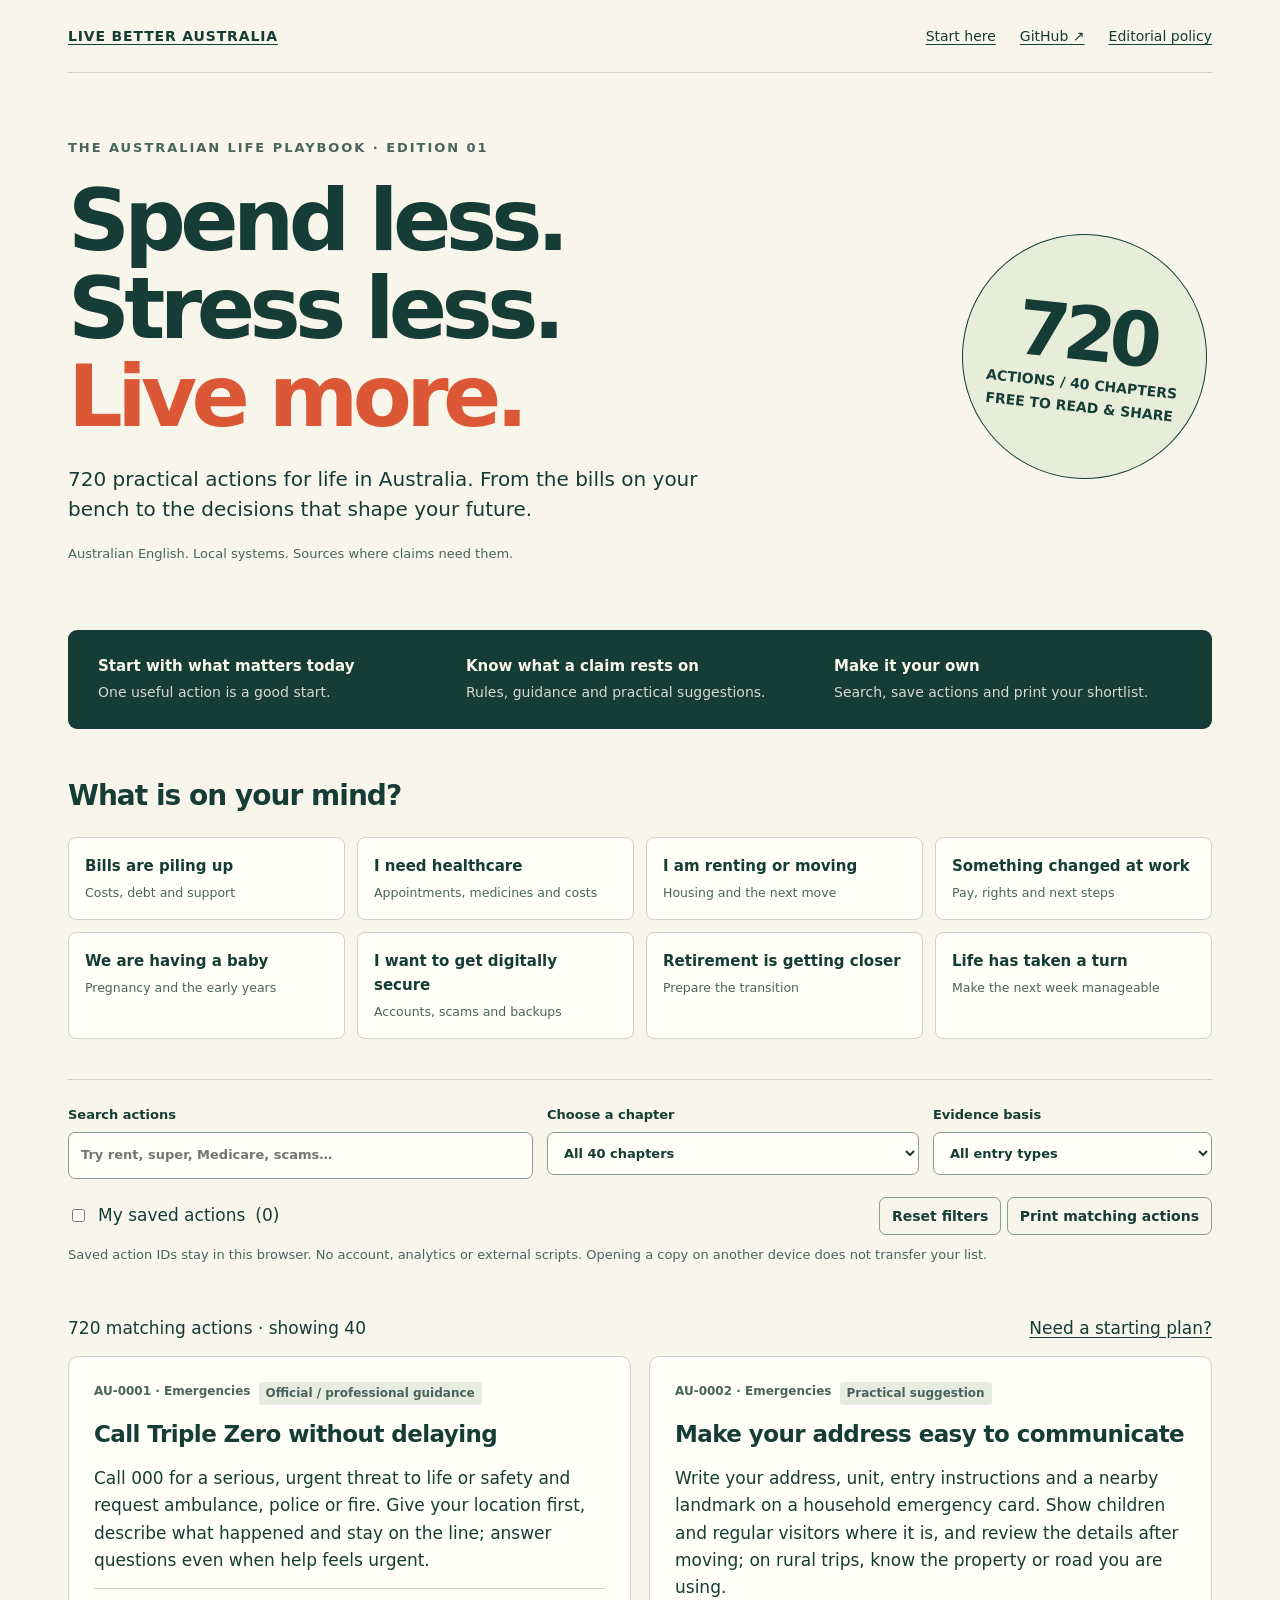
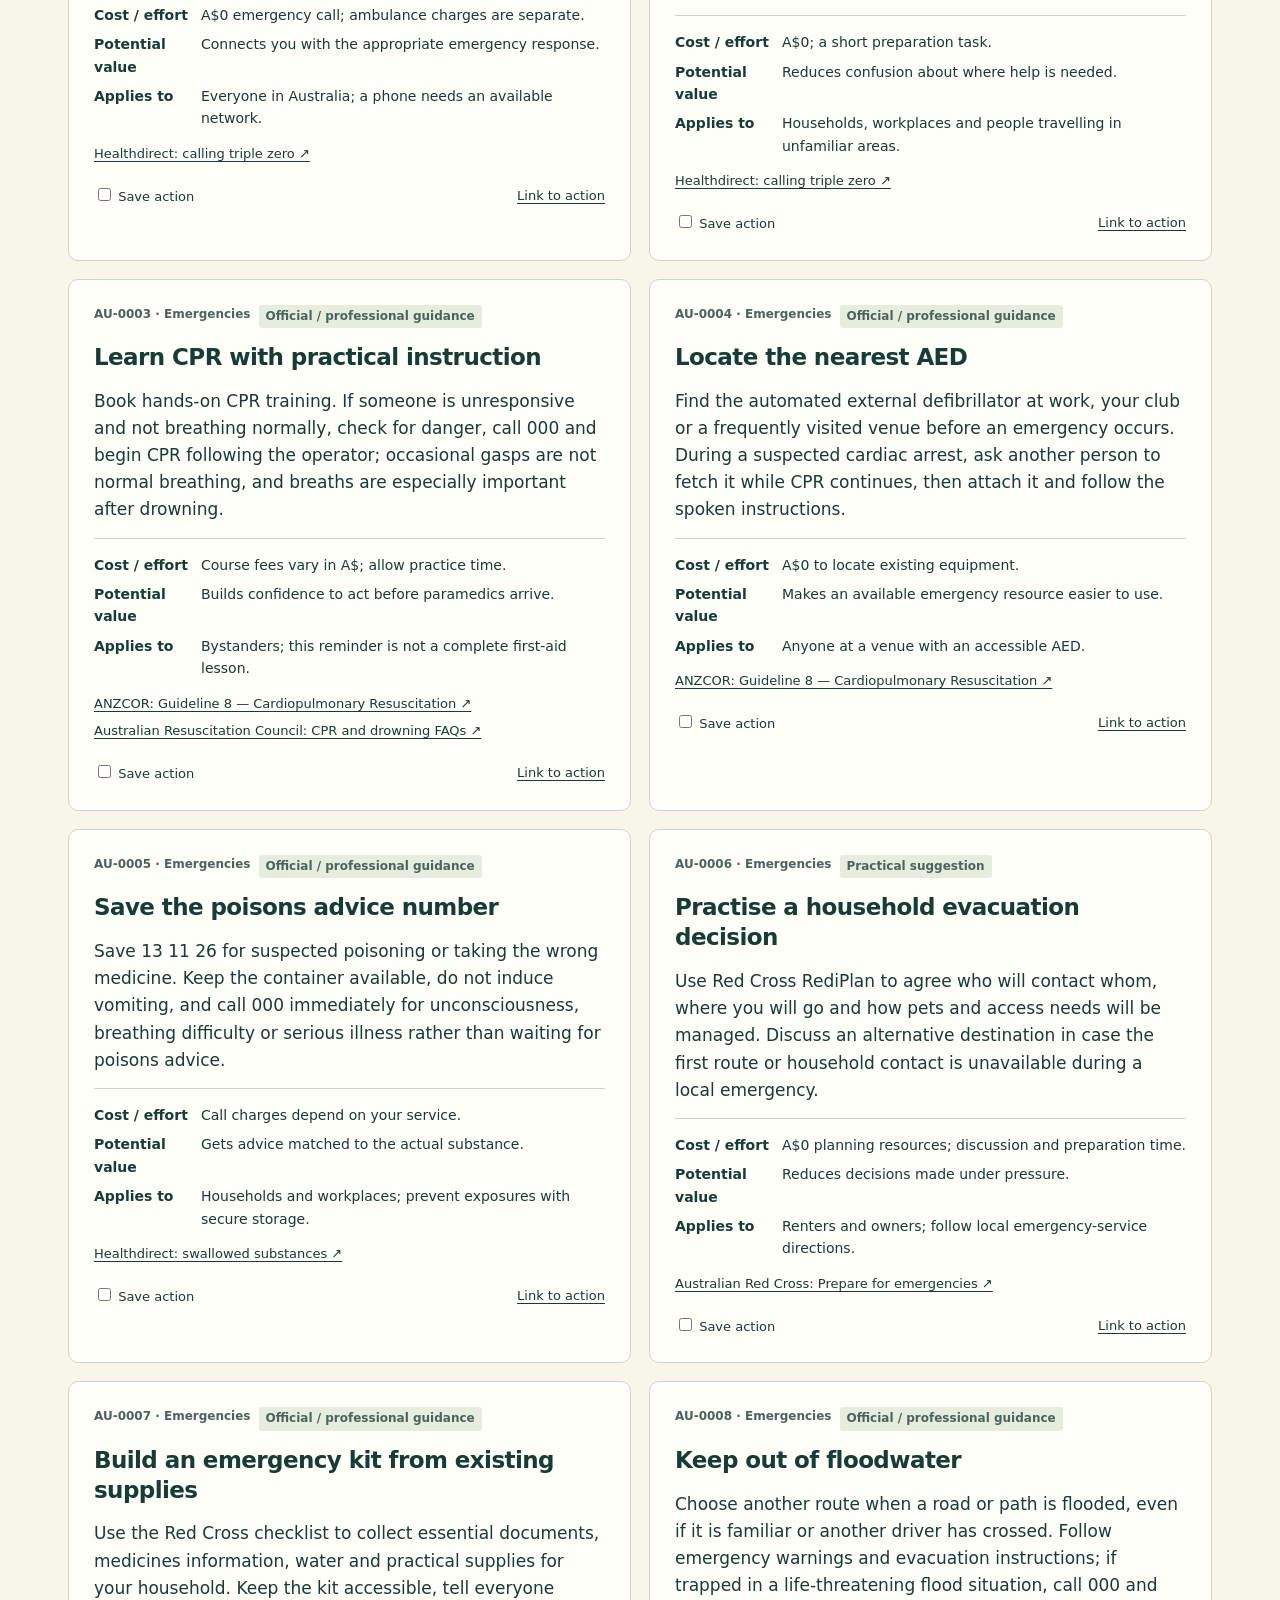
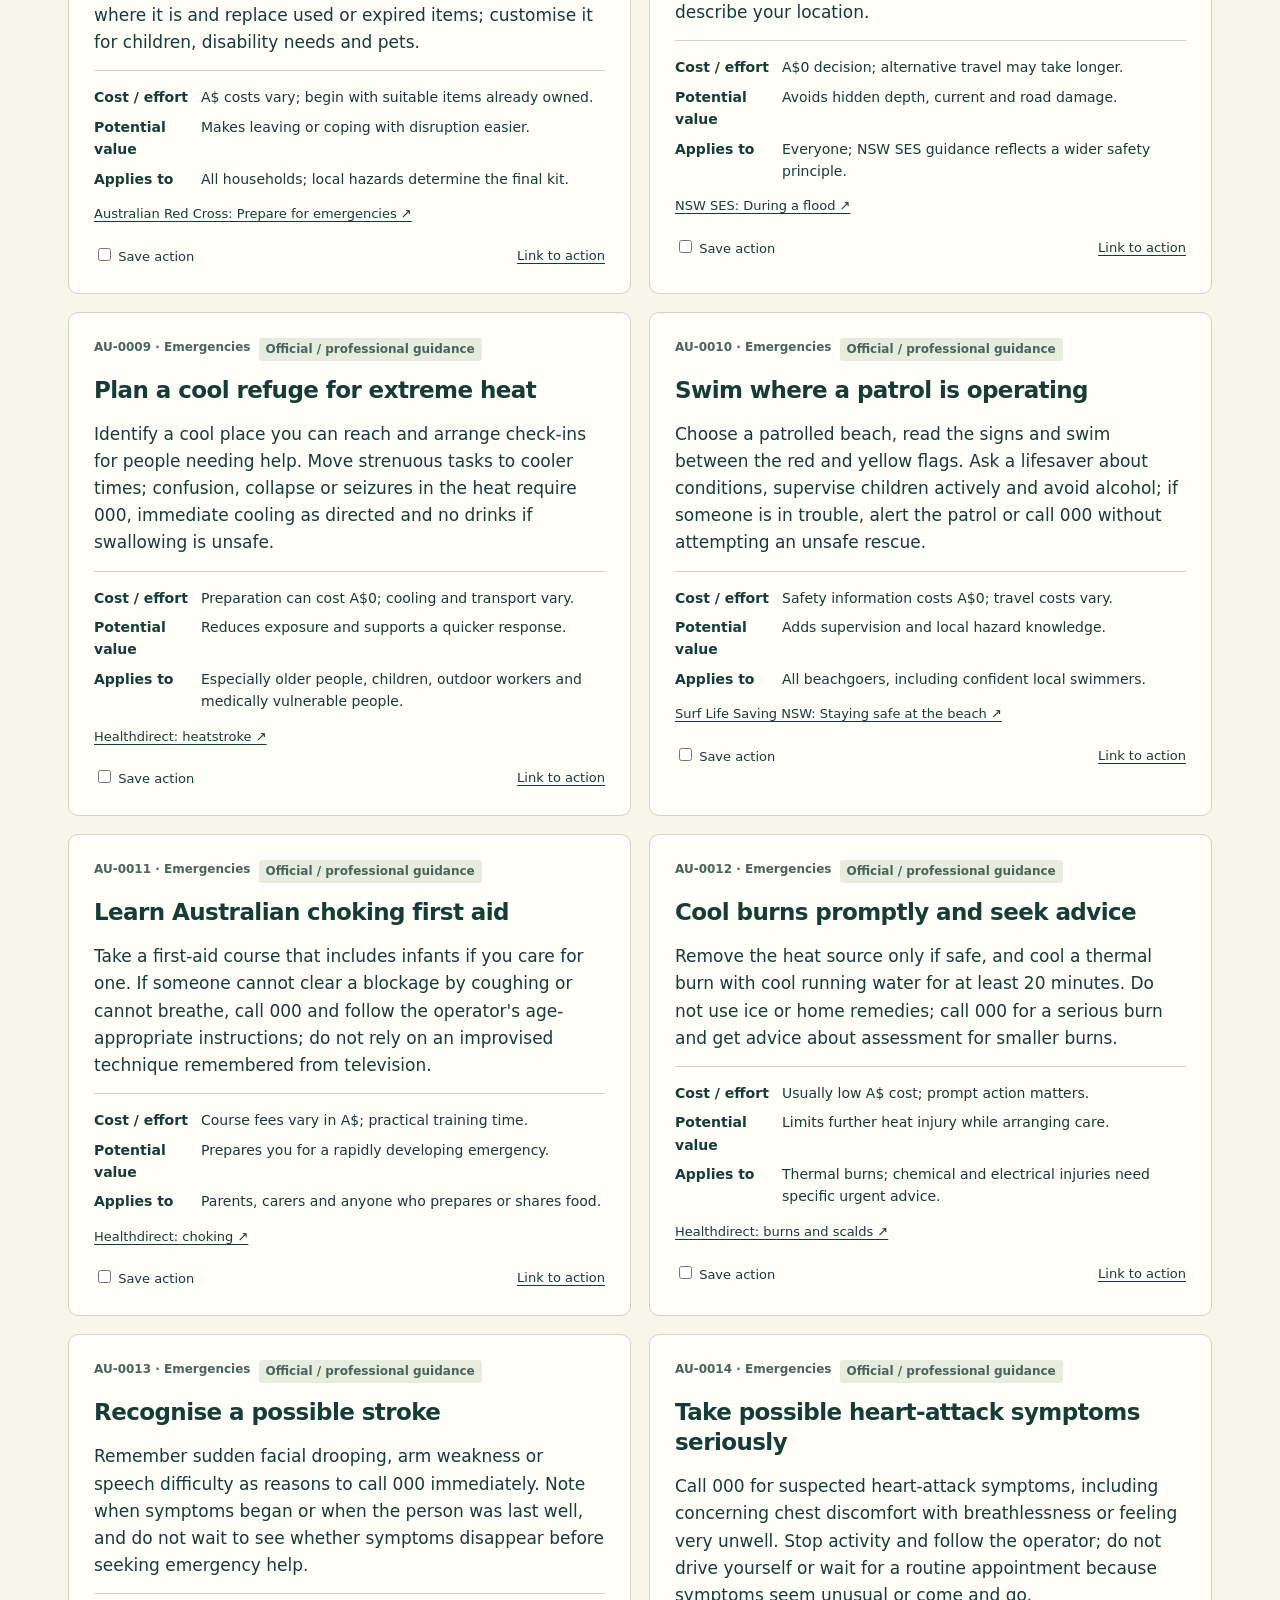
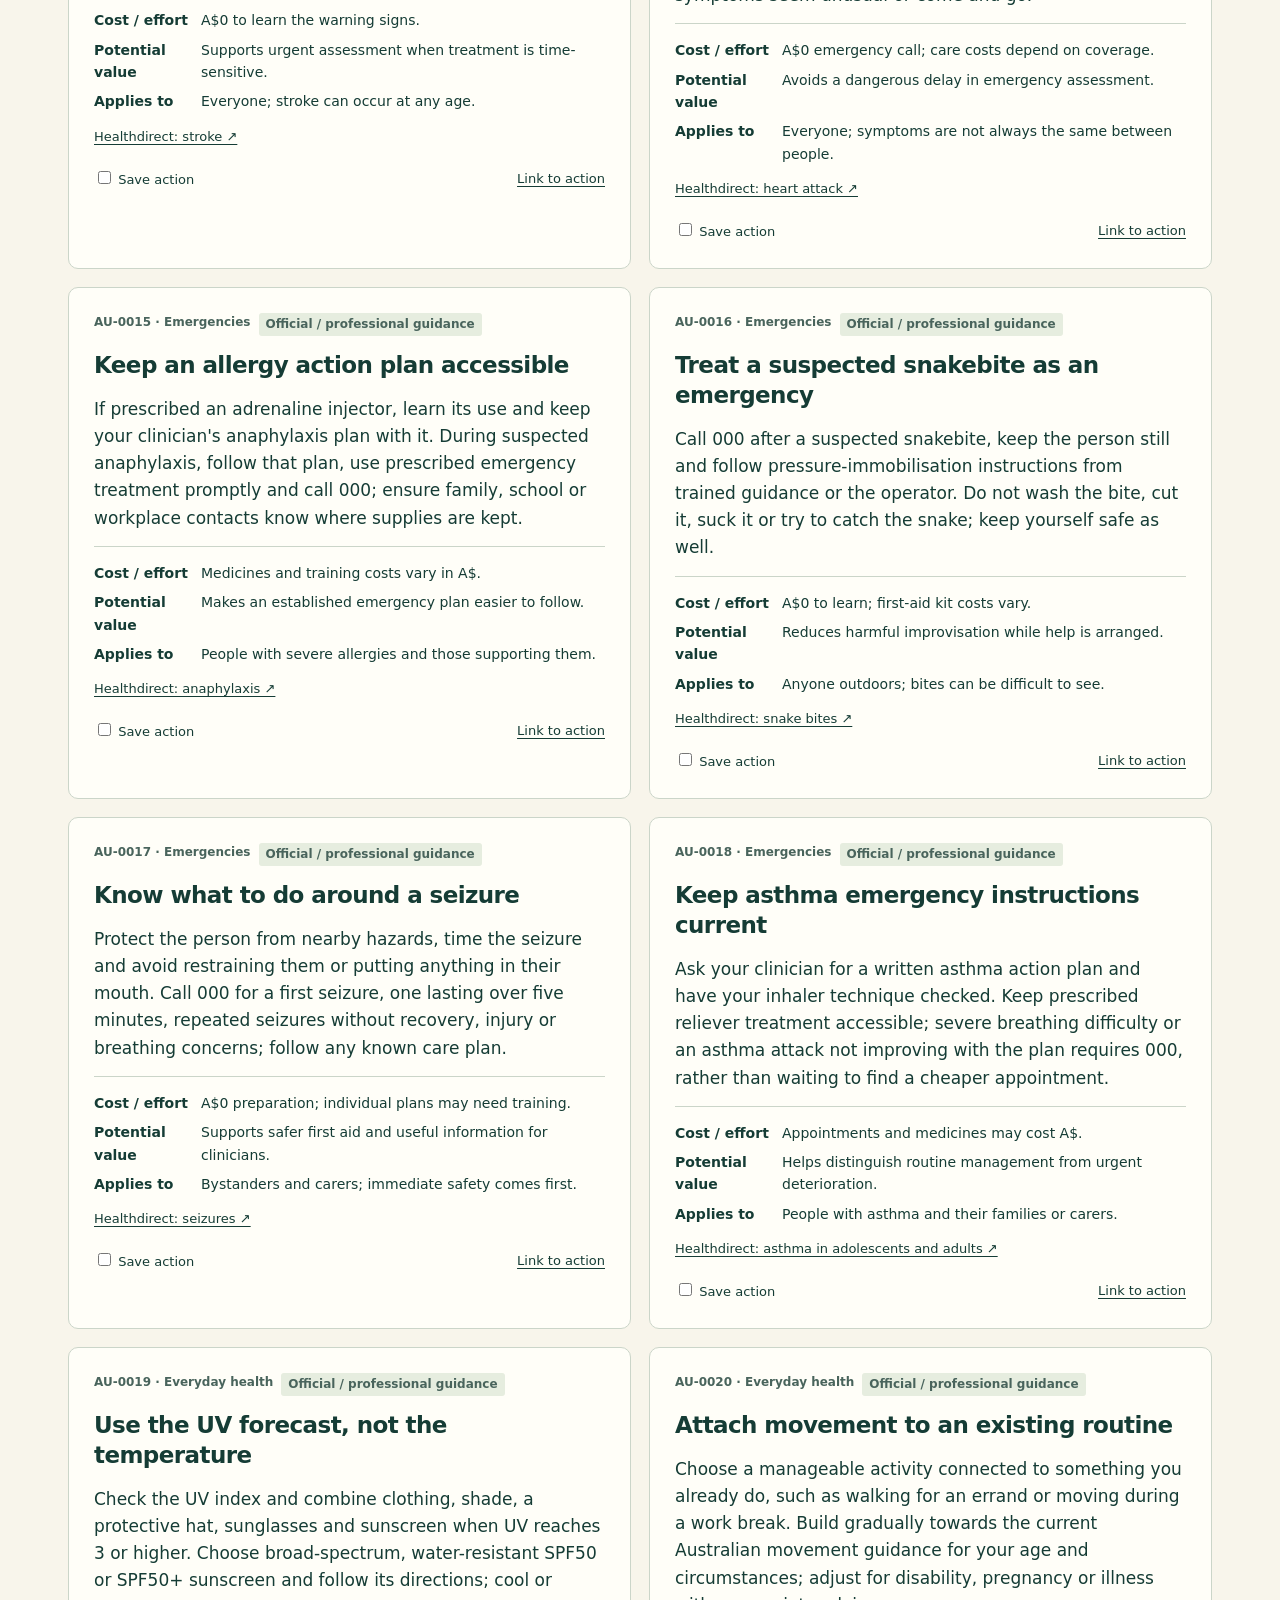
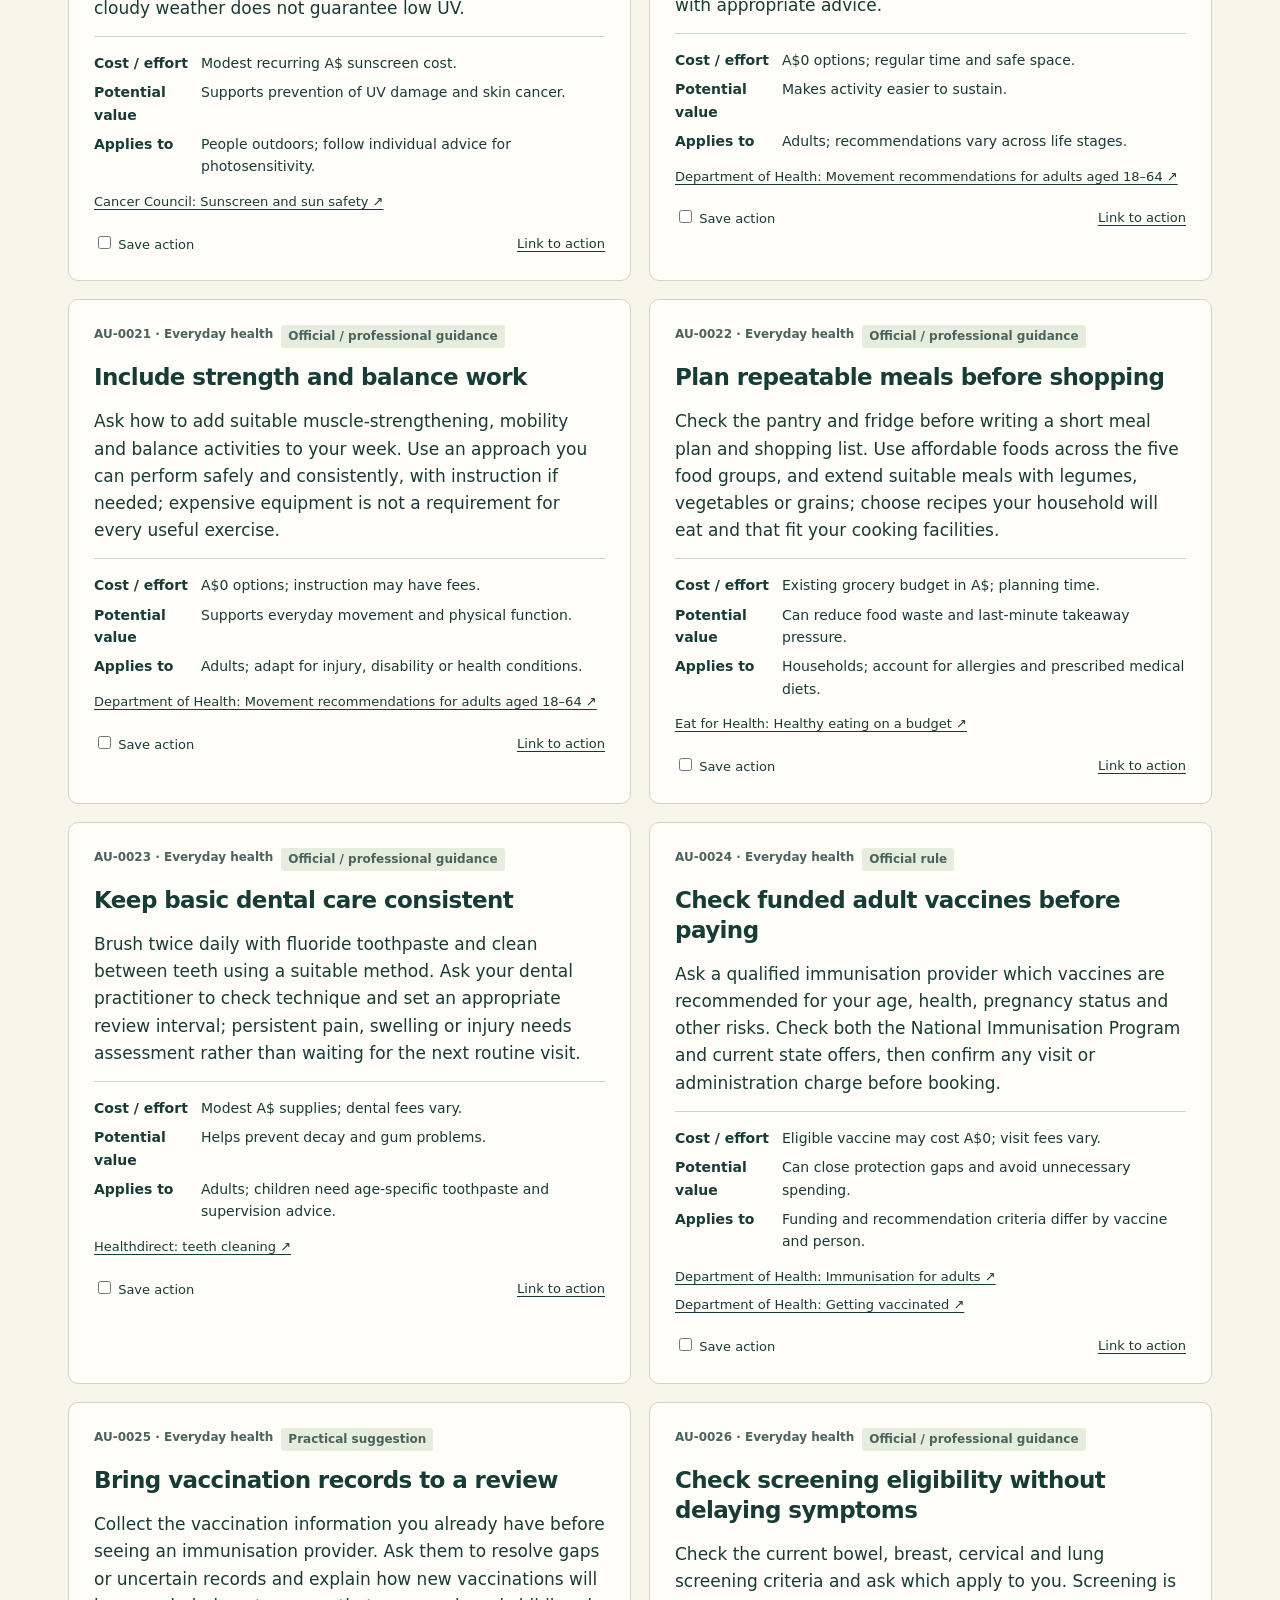
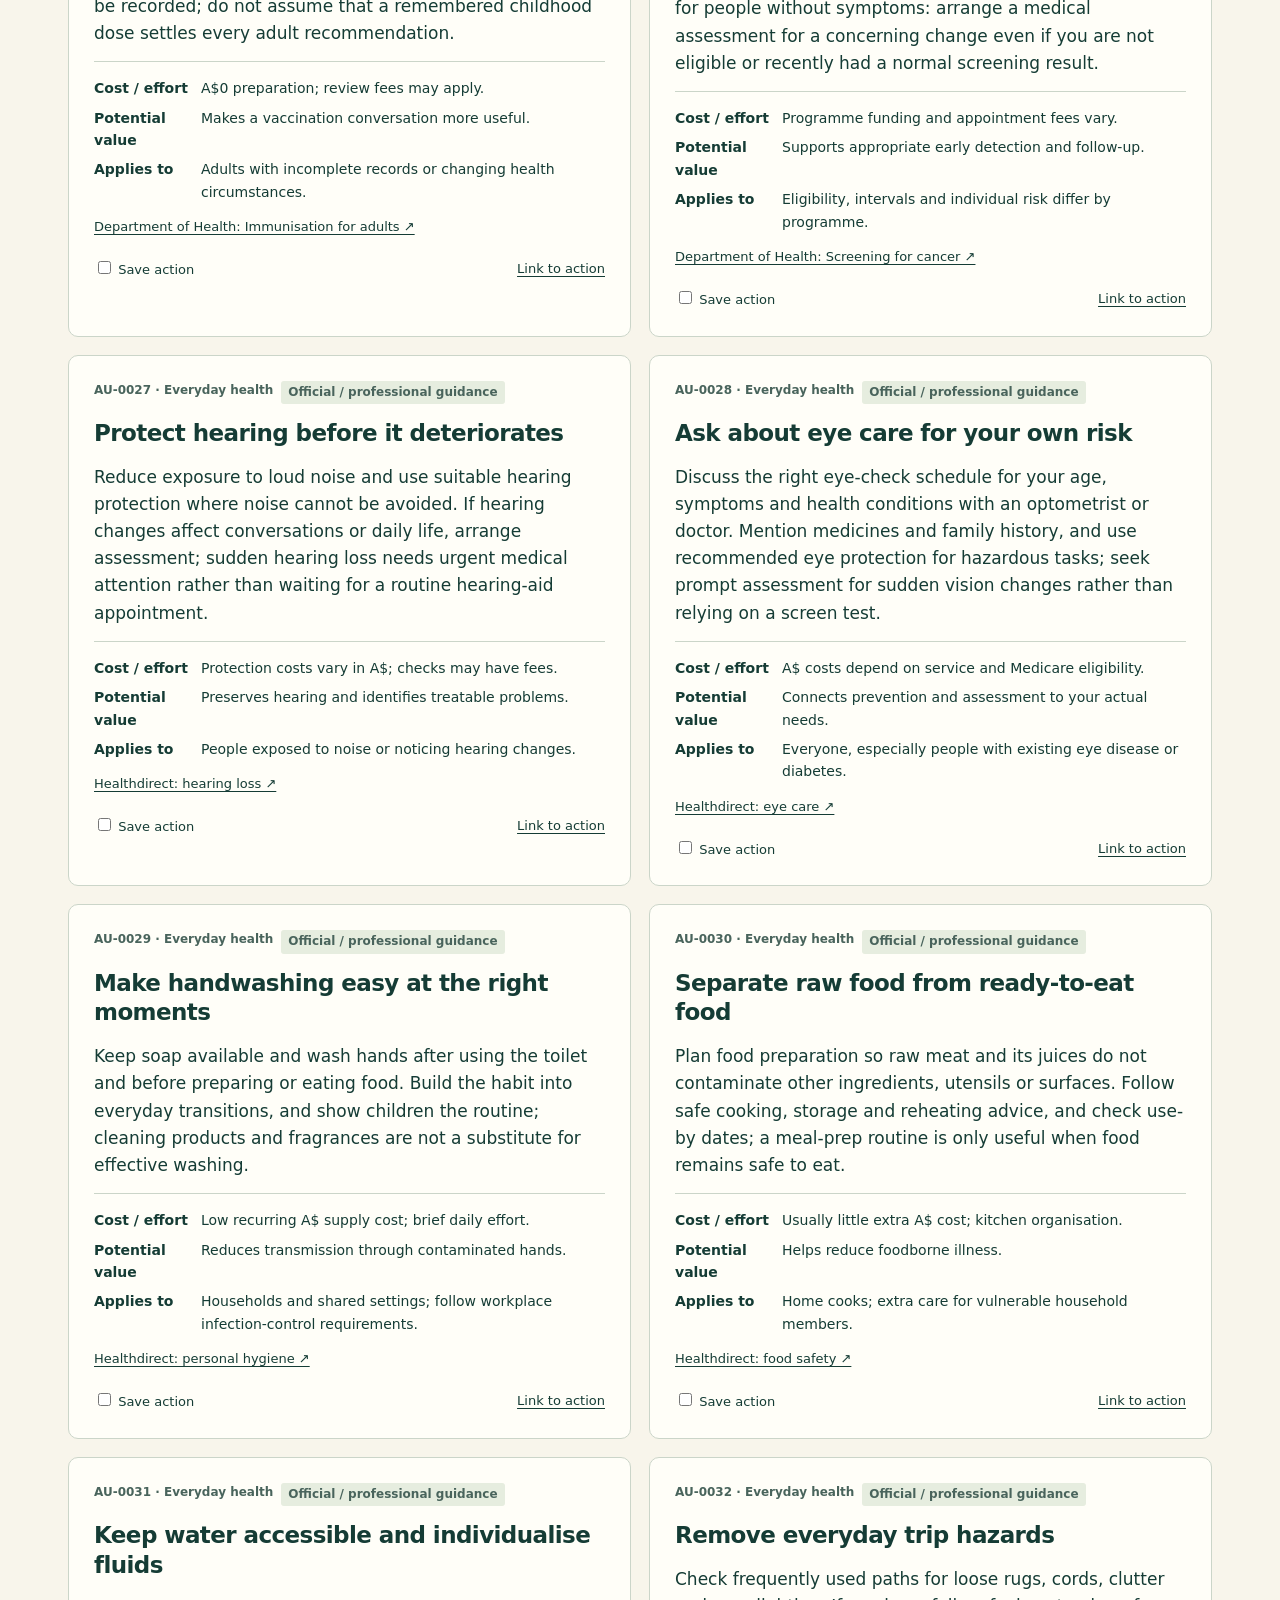
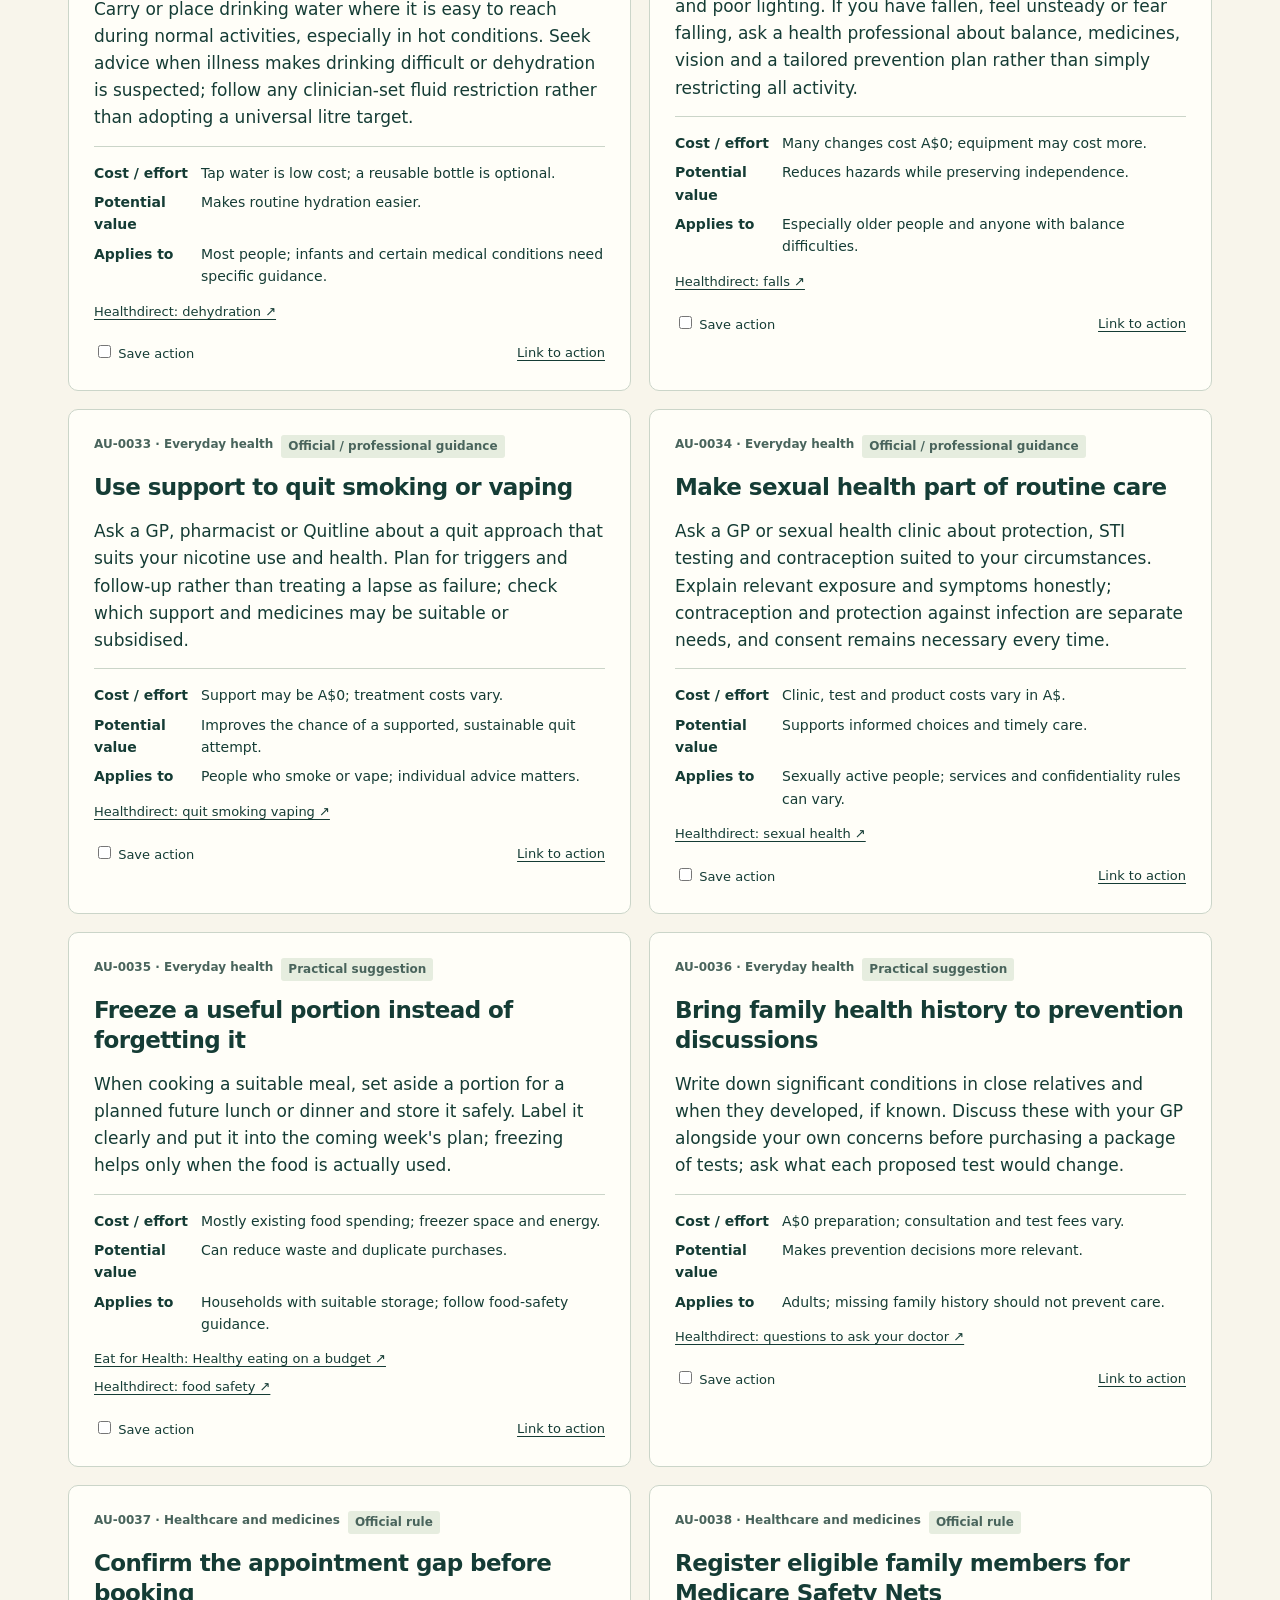
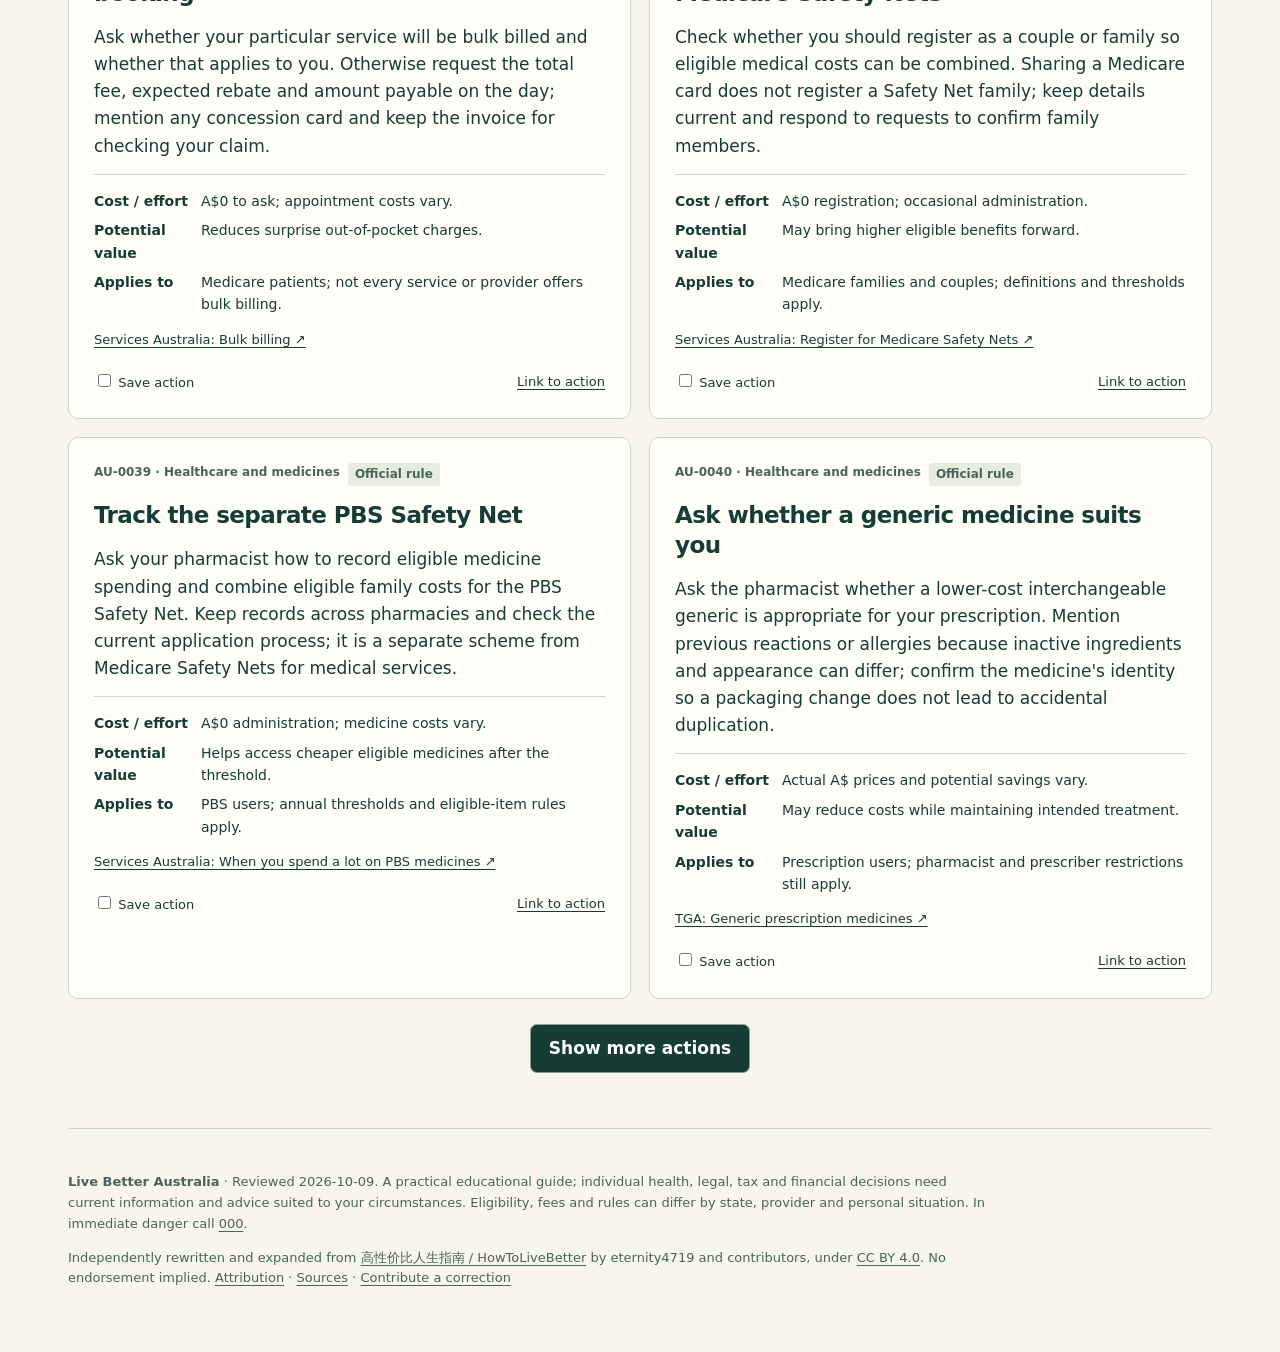
==== index.html @ 87ef68b3 "Publish Live Better Australia: 720 actions for everyday life Add the Australian Life Playbook, searc" ====
<!doctype html>
<html lang="en-AU"><head><meta charset="utf-8"><meta name="viewport" content="width=device-width,initial-scale=1"><meta name="description" content="720 practical actions for a better life in Australia. Money, health, work, housing, rights and everything in between."><title>Live Better Australia — The Australian Life Playbook</title>
<style>
:root{--ink:#153c35;--paper:#f8f5eb;--accent:#db5735;--line:#cbd5c9;--muted:#49645c;--white:#fffef8}*{box-sizing:border-box}[hidden]{display:none!important}html{scroll-behavior:smooth}body{margin:0;background:var(--paper);color:var(--ink);font:17px/1.6 system-ui,-apple-system,BlinkMacSystemFont,"Segoe UI",sans-serif}a{color:inherit;text-underline-offset:3px}button,input,select{font:inherit}button,select,input{border:1px solid #8a9d91;border-radius:7px}button{cursor:pointer;background:var(--ink);color:white;padding:10px 18px;font-weight:650}button:hover{background:#25594b}button:focus-visible,a:focus-visible,input:focus-visible,select:focus-visible{outline:3px solid var(--accent);outline-offset:3px}.skip{position:absolute;left:10px;top:-70px;padding:12px;background:white;z-index:10}.skip:focus{top:10px}.wrap{max-width:1200px;margin:auto;padding:0 28px}nav{display:flex;justify-content:space-between;align-items:center;padding:25px 0;border-bottom:1px solid var(--line);gap:20px;font-size:14px}.brand{font-weight:850;letter-spacing:.06em}.links{display:flex;gap:24px;flex-wrap:wrap}.hero{padding:65px 0 55px;display:grid;grid-template-columns:1fr 250px;gap:35px;align-items:center}.eyebrow{font-size:13px;font-weight:750;letter-spacing:.15em;text-transform:uppercase;color:var(--muted)}h1{font-size:clamp(48px,7vw,86px);line-height:1.02;letter-spacing:-.065em;max-width:850px;margin:18px 0 24px}h1 span{color:var(--accent)}.lede{max-width:680px;font-size:20px;line-height:1.5}.stamp{border:1px solid var(--ink);border-radius:50%;width:245px;height:245px;display:flex;flex-direction:column;align-items:center;justify-content:center;transform:rotate(6deg);background:#e8edda}.stamp strong{font-size:75px;line-height:1.05;letter-spacing:-.08em}.stamp span{font-size:14px;font-weight:700}.ribbon{background:var(--ink);color:var(--paper);display:grid;grid-template-columns:repeat(3,1fr);gap:20px;padding:24px 30px;border-radius:9px}.ribbon strong{display:block;font-size:15px}.ribbon span{font-size:14px;opacity:.85}.section-title{margin:45px 0 18px;font-size:28px;letter-spacing:-.035em}.starts{display:grid;grid-template-columns:repeat(4,1fr);gap:12px}.starts a{display:block;background:var(--white);border:1px solid var(--line);border-radius:8px;padding:16px;text-decoration:none;font-weight:700;font-size:15px}.starts a:hover{border-color:var(--accent)}.starts small{display:block;font-weight:400;color:var(--muted);margin-top:5px}.tools{padding:25px 0 15px;margin-top:40px;border-top:1px solid var(--line)}.filters{display:grid;grid-template-columns:2fr 1.6fr 1.2fr;gap:14px}.filters label{display:flex;flex-direction:column;font-size:13px;font-weight:650;gap:6px}input[type=search],select{background:var(--white);padding:12px;width:100%;color:var(--ink);min-width:0}.toolbar{display:flex;justify-content:space-between;gap:14px;align-items:center;flex-wrap:wrap;margin-top:18px}.toolbar label{display:flex;gap:10px;align-items:center}.toolbar button{background:transparent;color:var(--ink);padding:7px 12px;font-size:14px}.note{font-size:13px;color:var(--muted);margin:10px 0}.results-top{display:flex;align-items:center;justify-content:space-between;gap:15px;margin:24px 0 14px}.results-top p{margin:0}.grid{display:grid;grid-template-columns:repeat(2,minmax(0,1fr));gap:18px}.card{background:var(--white);border:1px solid var(--line);padding:25px;border-radius:10px;scroll-margin-top:25px}.card:target{border:3px solid var(--accent)}.meta{font-size:12px;display:flex;gap:8px;flex-wrap:wrap;color:var(--muted);font-weight:650}.tag{background:#e6eddf;padding:2px 7px;border-radius:3px}.card h2{font-size:23px;line-height:1.3;letter-spacing:-.025em;margin:15px 0}.card p{margin:12px 0}.card dl{display:grid;grid-template-columns:95px 1fr;gap:7px 12px;border-top:1px solid var(--line);padding-top:15px;font-size:14px}.card dt{font-weight:700}.card dd{margin:0}.sources{font-size:13px}.sources a{display:block;margin:7px 0;overflow-wrap:anywhere}.card-footer{display:flex;justify-content:space-between;gap:15px;font-size:13px;margin-top:20px;align-items:center}.card-footer label{cursor:pointer}.card-footer input{accent-color:var(--ink)}#more{display:block;margin:25px auto}footer{border-top:1px solid var(--line);margin-top:55px;padding:30px 0 50px;font-size:13px;color:var(--muted)}footer p{max-width:920px}#empty{padding:35px;border:1px dashed var(--line);border-radius:10px}noscript{display:block;padding:25px}.sr{position:absolute;width:1px;height:1px;overflow:hidden;clip:rect(0,0,0,0)}
@media(max-width:780px){.hero{grid-template-columns:1fr;padding:40px 0}.stamp{display:none}.starts{grid-template-columns:1fr 1fr}.filters{grid-template-columns:1fr}.grid{grid-template-columns:1fr}.ribbon{grid-template-columns:1fr;padding:20px;gap:12px}nav{align-items:flex-start}.links{gap:12px;font-size:12px}.wrap{padding:0 18px}.card{padding:20px}h1{font-size:56px}}
@media print{body{background:white;color:black;font-size:11pt}.hero,.starts,.ribbon,nav,.tools,.results-top,#more,.card-footer,.section-title,footer{display:none}.wrap{max-width:none;padding:0}.grid{display:block}.card{break-inside:avoid;border:0;border-bottom:1px solid #aaa;border-radius:0;padding:15px 0}.card h2{font-size:16pt}.card dl{font-size:10pt}.sources{font-size:9pt}.card p{margin:6px 0}}
</style></head><body><a class="skip" href="#explore">Skip to the guide</a><div class="wrap"><nav aria-label="Main navigation"><a class="brand" href="#">LIVE BETTER AUSTRALIA</a><div class="links"><a href="START-HERE.md">Start here</a><a href="https://github.com/gerrygao1995-coder/live-better-australia">GitHub ↗</a><a href="EDITORIAL-POLICY.md">Editorial policy</a></div></nav>
<header class="hero"><div><div class="eyebrow">The Australian Life Playbook · Edition 01</div><h1>Spend less.<br>Stress less.<br><span>Live more.</span></h1><p class="lede">720 practical actions for life in Australia. From the bills on your bench to the decisions that shape your future.</p><p class="note">Australian English. Local systems. Sources where claims need them.</p></div><div class="stamp" aria-label="720 actions across 40 chapters"><strong>720</strong><span>ACTIONS / 40 CHAPTERS</span><span>FREE TO READ & SHARE</span></div></header>
<div class="ribbon"><div><strong>Start with what matters today</strong><span>One useful action is a good start.</span></div><div><strong>Know what a claim rests on</strong><span>Rules, guidance and practical suggestions.</span></div><div><strong>Make it your own</strong><span>Search, save actions and print your shortlist.</span></div></div>
<h2 class="section-title">What is on your mind?</h2><div class="starts"><a href="#chapter-5">Bills are piling up<small>Costs, debt and support</small></a><a href="#chapter-3">I need healthcare<small>Appointments, medicines and costs</small></a><a href="#chapter-6">I am renting or moving<small>Housing and the next move</small></a><a href="#chapter-10">Something changed at work<small>Pay, rights and next steps</small></a><a href="#chapter-20">We are having a baby<small>Pregnancy and the early years</small></a><a href="#chapter-15">I want to get digitally secure<small>Accounts, scams and backups</small></a><a href="#chapter-28">Retirement is getting closer<small>Prepare the transition</small></a><a href="#chapter-40">Life has taken a turn<small>Make the next week manageable</small></a></div>
<main id="explore"><div class="tools"><div class="filters"><label for="search">Search actions<input id="search" type="search" placeholder="Try rent, super, Medicare, scams…" autocomplete="off"></label><label for="chapter">Choose a chapter<select id="chapter"><option value="">All 40 chapters</option><option value="1">01 · Emergencies</option><option value="2">02 · Everyday health</option><option value="3">03 · Healthcare and medicines</option><option value="4">04 · Mental health and energy</option><option value="5">05 · Everyday costs</option><option value="6">06 · Renting and buying a home</option><option value="7">07 · Banking and debt</option><option value="8">08 · Super, tax and insurance</option><option value="9">09 · Help when money is tight and disability support</option><option value="10">10 · Work rights</option><option value="11">11 · Education and career</option><option value="12">12 · Relationships and children</option><option value="13">13 · Ageing and bereavement</option><option value="14">14 · Consumer and legal rights</option><option value="15">15 · Secure accounts and devices</option><option value="16">16 · Starting a small business</option><option value="17">17 · Travel and outdoor safety</option><option value="18">18 · Time, attention and life admin</option><option value="19">19 · Chronic conditions</option><option value="20">20 · Pregnancy and birth</option><option value="21">21 · Babies and early childhood</option><option value="22">22 · School age and teenagers</option><option value="23">23 · Disability health and access</option><option value="24">24 · Appearance, dental and treatment choices</option><option value="25">25 · Transport and car ownership</option><option value="26">26 · Climate, disasters and resilient homes</option><option value="27">27 · Food and household value</option><option value="28">28 · Retirement transitions</option><option value="29">29 · Regional and remote living</option><option value="30">30 · Separation and family law</option><option value="31">31 · Everyday legal risks and police contact</option><option value="32">32 · Gig work, contracting and self-employment rights</option><option value="33">33 · Turning 18 and choosing a path</option><option value="34">34 · Buying wisely and avoiding traps</option><option value="35">35 · AI, privacy and digital judgement</option><option value="36">36 · Moving home or city</option><option value="37">37 · Working and studying overseas</option><option value="38">38 · Websites, apps and online projects</option><option value="39">39 · Relationships, community and recreation</option><option value="40">40 · Getting through major life changes</option></select></label><label for="basis">Evidence basis<select id="basis"><option value="">All entry types</option><option value="official-rule">Official rule</option><option value="official-guidance">Official / professional guidance</option><option value="practical">Practical suggestion</option></select></label></div><div class="toolbar"><label><input id="savedOnly" type="checkbox"> My saved actions <span id="savedCount">(0)</span></label><div><button id="reset" type="button">Reset filters</button> <button id="print" type="button">Print matching actions</button></div></div><p class="note" id="storageNote">Saved action IDs stay in this browser. No account, analytics or external scripts. Opening a copy on another device does not transfer your list.</p></div><div class="results-top"><p id="count" role="status" aria-live="polite"></p><a href="START-HERE.md">Need a starting plan?</a></div><div id="cards" class="grid"></div><p id="empty" hidden>No matching actions. Try a broader search or reset the filters.</p><button id="more" type="button">Show more actions</button><noscript>This reader needs JavaScript for search. All 40 chapters are also available as Markdown in the <a href="book/README.md">book directory</a>.</noscript></main>
<footer><p><strong>Live Better Australia</strong> · Reviewed 2026-10-09. A practical educational guide; individual health, legal, tax and financial decisions need current information and advice suited to your circumstances. Eligibility, fees and rules can differ by state, provider and personal situation. In immediate danger call <a href="tel:000">000</a>.</p><p>Independently rewritten and expanded from <a href="https://github.com/eternity4719/HowToLiveBetter">高性价比人生指南 / HowToLiveBetter</a> by eternity4719 and contributors, under <a href="https://creativecommons.org/licenses/by/4.0/">CC BY 4.0</a>. No endorsement implied. <a href="ATTRIBUTION.md">Attribution</a> · <a href="SOURCES.md">Sources</a> · <a href="CONTRIBUTING.md">Contribute a correction</a></p></footer></div>
<script id="guide-data" type="application/json">{"title":"Live Better Australia","subtitle":"The Australian Life Playbook","tagline":"Spend less. Stress less. Live more.","version":"1.0.0","reviewed":"2026-10-09","locale":"en-AU","license":"CC-BY-4.0","chapters":[{"number":1,"title":"Emergencies","slug":"emergencies","intro":"Prepare before a crisis. In immediate danger, call Triple Zero (000) and follow the operator; these brief entries do not replace practical first-aid training.","entries":[{"id":"AU-0001","title":"Call Triple Zero without delaying","action":"Call 000 for a serious, urgent threat to life or safety and request ambulance, police or fire. Give your location first, describe what happened and stay on the line; answer questions even when help feels urgent.","cost":"A$0 emergency call; ambulance charges are separate.","payoff":"Connects you with the appropriate emergency response.","applies":"Everyone in Australia; a phone needs an available network.","basis":"official-guidance","sources":[{"title":"Healthdirect: calling triple zero","url":"https://www.healthdirect.gov.au/calling-triple-zero"}],"checked":"2026-10-09"},{"id":"AU-0002","title":"Make your address easy to communicate","action":"Write your address, unit, entry instructions and a nearby landmark on a household emergency card. Show children and regular visitors where it is, and review the details after moving; on rural trips, know the property or road you are using.","cost":"A$0; a short preparation task.","payoff":"Reduces confusion about where help is needed.","applies":"Households, workplaces and people travelling in unfamiliar areas.","basis":"practical","sources":[{"title":"Healthdirect: calling triple zero","url":"https://www.healthdirect.gov.au/calling-triple-zero"}],"checked":"2026-10-09"},{"id":"AU-0003","title":"Learn CPR with practical instruction","action":"Book hands-on CPR training. If someone is unresponsive and not breathing normally, check for danger, call 000 and begin CPR following the operator; occasional gasps are not normal breathing, and breaths are especially important after drowning.","cost":"Course fees vary in A$; allow practice time.","payoff":"Builds confidence to act before paramedics arrive.","applies":"Bystanders; this reminder is not a complete first-aid lesson.","basis":"official-guidance","sources":[{"title":"ANZCOR: Guideline 8 — Cardiopulmonary Resuscitation","url":"https://www.anzcor.org/home/basic-life-support/guideline-8-cardiopulmonary-resuscitation-cpr"},{"title":"Australian Resuscitation Council: CPR and drowning FAQs","url":"https://www.resus.org.au/training-and-education/faq"}],"checked":"2026-10-09"},{"id":"AU-0004","title":"Locate the nearest AED","action":"Find the automated external defibrillator at work, your club or a frequently visited venue before an emergency occurs. During a suspected cardiac arrest, ask another person to fetch it while CPR continues, then attach it and follow the spoken instructions.","cost":"A$0 to locate existing equipment.","payoff":"Makes an available emergency resource easier to use.","applies":"Anyone at a venue with an accessible AED.","basis":"official-guidance","sources":[{"title":"ANZCOR: Guideline 8 — Cardiopulmonary Resuscitation","url":"https://www.anzcor.org/home/basic-life-support/guideline-8-cardiopulmonary-resuscitation-cpr"}],"checked":"2026-10-09"},{"id":"AU-0005","title":"Save the poisons advice number","action":"Save 13 11 26 for suspected poisoning or taking the wrong medicine. Keep the container available, do not induce vomiting, and call 000 immediately for unconsciousness, breathing difficulty or serious illness rather than waiting for poisons advice.","cost":"Call charges depend on your service.","payoff":"Gets advice matched to the actual substance.","applies":"Households and workplaces; prevent exposures with secure storage.","basis":"official-guidance","sources":[{"title":"Healthdirect: swallowed substances","url":"https://www.healthdirect.gov.au/swallowed-substances"}],"checked":"2026-10-09"},{"id":"AU-0006","title":"Practise a household evacuation decision","action":"Use Red Cross RediPlan to agree who will contact whom, where you will go and how pets and access needs will be managed. Discuss an alternative destination in case the first route or household contact is unavailable during a local emergency.","cost":"A$0 planning resources; discussion and preparation time.","payoff":"Reduces decisions made under pressure.","applies":"Renters and owners; follow local emergency-service directions.","basis":"practical","sources":[{"title":"Australian Red Cross: Prepare for emergencies","url":"https://www.redcross.org.au/prepare/"}],"checked":"2026-10-09"},{"id":"AU-0007","title":"Build an emergency kit from existing supplies","action":"Use the Red Cross checklist to collect essential documents, medicines information, water and practical supplies for your household. Keep the kit accessible, tell everyone where it is and replace used or expired items; customise it for children, disability needs and pets.","cost":"A$ costs vary; begin with suitable items already owned.","payoff":"Makes leaving or coping with disruption easier.","applies":"All households; local hazards determine the final kit.","basis":"official-guidance","sources":[{"title":"Australian Red Cross: Prepare for emergencies","url":"https://www.redcross.org.au/prepare/"}],"checked":"2026-10-09"},{"id":"AU-0008","title":"Keep out of floodwater","action":"Choose another route when a road or path is flooded, even if it is familiar or another driver has crossed. Follow emergency warnings and evacuation instructions; if trapped in a life-threatening flood situation, call 000 and describe your location.","cost":"A$0 decision; alternative travel may take longer.","payoff":"Avoids hidden depth, current and road damage.","applies":"Everyone; NSW SES guidance reflects a wider safety principle.","basis":"official-guidance","sources":[{"title":"NSW SES: During a flood","url":"https://www.ses.nsw.gov.au/during-emergency/during-flood"}],"checked":"2026-10-09"},{"id":"AU-0009","title":"Plan a cool refuge for extreme heat","action":"Identify a cool place you can reach and arrange check-ins for people needing help. Move strenuous tasks to cooler times; confusion, collapse or seizures in the heat require 000, immediate cooling as directed and no drinks if swallowing is unsafe.","cost":"Preparation can cost A$0; cooling and transport vary.","payoff":"Reduces exposure and supports a quicker response.","applies":"Especially older people, children, outdoor workers and medically vulnerable people.","basis":"official-guidance","sources":[{"title":"Healthdirect: heatstroke","url":"https://www.healthdirect.gov.au/heatstroke"}],"checked":"2026-10-09"},{"id":"AU-0010","title":"Swim where a patrol is operating","action":"Choose a patrolled beach, read the signs and swim between the red and yellow flags. Ask a lifesaver about conditions, supervise children actively and avoid alcohol; if someone is in trouble, alert the patrol or call 000 without attempting an unsafe rescue.","cost":"Safety information costs A$0; travel costs vary.","payoff":"Adds supervision and local hazard knowledge.","applies":"All beachgoers, including confident local swimmers.","basis":"official-guidance","sources":[{"title":"Surf Life Saving NSW: Staying safe at the beach","url":"https://beachsafetyhub.org.au/learn-&-play/learn-play-in-your-language/staying-safe-at-the-beach/"}],"checked":"2026-10-09"},{"id":"AU-0011","title":"Learn Australian choking first aid","action":"Take a first-aid course that includes infants if you care for one. If someone cannot clear a blockage by coughing or cannot breathe, call 000 and follow the operator's age-appropriate instructions; do not rely on an improvised technique remembered from television.","cost":"Course fees vary in A$; practical training time.","payoff":"Prepares you for a rapidly developing emergency.","applies":"Parents, carers and anyone who prepares or shares food.","basis":"official-guidance","sources":[{"title":"Healthdirect: choking","url":"https://www.healthdirect.gov.au/choking"}],"checked":"2026-10-09"},{"id":"AU-0012","title":"Cool burns promptly and seek advice","action":"Remove the heat source only if safe, and cool a thermal burn with cool running water for at least 20 minutes. Do not use ice or home remedies; call 000 for a serious burn and get advice about assessment for smaller burns.","cost":"Usually low A$ cost; prompt action matters.","payoff":"Limits further heat injury while arranging care.","applies":"Thermal burns; chemical and electrical injuries need specific urgent advice.","basis":"official-guidance","sources":[{"title":"Healthdirect: burns and scalds","url":"https://www.healthdirect.gov.au/burns-and-scalds"}],"checked":"2026-10-09"},{"id":"AU-0013","title":"Recognise a possible stroke","action":"Remember sudden facial drooping, arm weakness or speech difficulty as reasons to call 000 immediately. Note when symptoms began or when the person was last well, and do not wait to see whether symptoms disappear before seeking emergency help.","cost":"A$0 to learn the warning signs.","payoff":"Supports urgent assessment when treatment is time-sensitive.","applies":"Everyone; stroke can occur at any age.","basis":"official-guidance","sources":[{"title":"Healthdirect: stroke","url":"https://www.healthdirect.gov.au/stroke"}],"checked":"2026-10-09"},{"id":"AU-0014","title":"Take possible heart-attack symptoms seriously","action":"Call 000 for suspected heart-attack symptoms, including concerning chest discomfort with breathlessness or feeling very unwell. Stop activity and follow the operator; do not drive yourself or wait for a routine appointment because symptoms seem unusual or come and go.","cost":"A$0 emergency call; care costs depend on coverage.","payoff":"Avoids a dangerous delay in emergency assessment.","applies":"Everyone; symptoms are not always the same between people.","basis":"official-guidance","sources":[{"title":"Healthdirect: heart attack","url":"https://www.healthdirect.gov.au/heart-attack"}],"checked":"2026-10-09"},{"id":"AU-0015","title":"Keep an allergy action plan accessible","action":"If prescribed an adrenaline injector, learn its use and keep your clinician's anaphylaxis plan with it. During suspected anaphylaxis, follow that plan, use prescribed emergency treatment promptly and call 000; ensure family, school or workplace contacts know where supplies are kept.","cost":"Medicines and training costs vary in A$.","payoff":"Makes an established emergency plan easier to follow.","applies":"People with severe allergies and those supporting them.","basis":"official-guidance","sources":[{"title":"Healthdirect: anaphylaxis","url":"https://www.healthdirect.gov.au/anaphylaxis"}],"checked":"2026-10-09"},{"id":"AU-0016","title":"Treat a suspected snakebite as an emergency","action":"Call 000 after a suspected snakebite, keep the person still and follow pressure-immobilisation instructions from trained guidance or the operator. Do not wash the bite, cut it, suck it or try to catch the snake; keep yourself safe as well.","cost":"A$0 to learn; first-aid kit costs vary.","payoff":"Reduces harmful improvisation while help is arranged.","applies":"Anyone outdoors; bites can be difficult to see.","basis":"official-guidance","sources":[{"title":"Healthdirect: snake bites","url":"https://www.healthdirect.gov.au/snake-bites"}],"checked":"2026-10-09"},{"id":"AU-0017","title":"Know what to do around a seizure","action":"Protect the person from nearby hazards, time the seizure and avoid restraining them or putting anything in their mouth. Call 000 for a first seizure, one lasting over five minutes, repeated seizures without recovery, injury or breathing concerns; follow any known care plan.","cost":"A$0 preparation; individual plans may need training.","payoff":"Supports safer first aid and useful information for clinicians.","applies":"Bystanders and carers; immediate safety comes first.","basis":"official-guidance","sources":[{"title":"Healthdirect: seizures","url":"https://www.healthdirect.gov.au/seizures"}],"checked":"2026-10-09"},{"id":"AU-0018","title":"Keep asthma emergency instructions current","action":"Ask your clinician for a written asthma action plan and have your inhaler technique checked. Keep prescribed reliever treatment accessible; severe breathing difficulty or an asthma attack not improving with the plan requires 000, rather than waiting to find a cheaper appointment.","cost":"Appointments and medicines may cost A$.","payoff":"Helps distinguish routine management from urgent deterioration.","applies":"People with asthma and their families or carers.","basis":"official-guidance","sources":[{"title":"Healthdirect: asthma in adolescents and adults","url":"https://www.healthdirect.gov.au/asthma-in-adolescents-and-adults"}],"checked":"2026-10-09"}]},{"number":2,"title":"Everyday health","slug":"everyday-health","intro":"Prioritise affordable routines and prevention matched to your life. These actions support care; they do not prescribe a universal set of tests, products or targets.","entries":[{"id":"AU-0019","title":"Use the UV forecast, not the temperature","action":"Check the UV index and combine clothing, shade, a protective hat, sunglasses and sunscreen when UV reaches 3 or higher. Choose broad-spectrum, water-resistant SPF50 or SPF50+ sunscreen and follow its directions; cool or cloudy weather does not guarantee low UV.","cost":"Modest recurring A$ sunscreen cost.","payoff":"Supports prevention of UV damage and skin cancer.","applies":"People outdoors; follow individual advice for photosensitivity.","basis":"official-guidance","sources":[{"title":"Cancer Council: Sunscreen and sun safety","url":"https://www.cancer.org.au/cancer-information/causes-and-prevention/sun-safety/sunscreen"}],"checked":"2026-10-09"},{"id":"AU-0020","title":"Attach movement to an existing routine","action":"Choose a manageable activity connected to something you already do, such as walking for an errand or moving during a work break. Build gradually towards the current Australian movement guidance for your age and circumstances; adjust for disability, pregnancy or illness with appropriate advice.","cost":"A$0 options; regular time and safe space.","payoff":"Makes activity easier to sustain.","applies":"Adults; recommendations vary across life stages.","basis":"official-guidance","sources":[{"title":"Department of Health: Movement recommendations for adults aged 18–64","url":"https://www.health.gov.au/topics/physical-activity/24-hour-movement-guidelines-for-all-australians/recommendations-for-adults-18-to-64-years"}],"checked":"2026-10-09"},{"id":"AU-0021","title":"Include strength and balance work","action":"Ask how to add suitable muscle-strengthening, mobility and balance activities to your week. Use an approach you can perform safely and consistently, with instruction if needed; expensive equipment is not a requirement for every useful exercise.","cost":"A$0 options; instruction may have fees.","payoff":"Supports everyday movement and physical function.","applies":"Adults; adapt for injury, disability or health conditions.","basis":"official-guidance","sources":[{"title":"Department of Health: Movement recommendations for adults aged 18–64","url":"https://www.health.gov.au/topics/physical-activity/24-hour-movement-guidelines-for-all-australians/recommendations-for-adults-18-to-64-years"}],"checked":"2026-10-09"},{"id":"AU-0022","title":"Plan repeatable meals before shopping","action":"Check the pantry and fridge before writing a short meal plan and shopping list. Use affordable foods across the five food groups, and extend suitable meals with legumes, vegetables or grains; choose recipes your household will eat and that fit your cooking facilities.","cost":"Existing grocery budget in A$; planning time.","payoff":"Can reduce food waste and last-minute takeaway pressure.","applies":"Households; account for allergies and prescribed medical diets.","basis":"official-guidance","sources":[{"title":"Eat for Health: Healthy eating on a budget","url":"https://www.eatforhealth.gov.au/eating-well/tips-eating-well/healthy-eating-budget"}],"checked":"2026-10-09"},{"id":"AU-0023","title":"Keep basic dental care consistent","action":"Brush twice daily with fluoride toothpaste and clean between teeth using a suitable method. Ask your dental practitioner to check technique and set an appropriate review interval; persistent pain, swelling or injury needs assessment rather than waiting for the next routine visit.","cost":"Modest A$ supplies; dental fees vary.","payoff":"Helps prevent decay and gum problems.","applies":"Adults; children need age-specific toothpaste and supervision advice.","basis":"official-guidance","sources":[{"title":"Healthdirect: teeth cleaning","url":"https://www.healthdirect.gov.au/teeth-cleaning"}],"checked":"2026-10-09"},{"id":"AU-0024","title":"Check funded adult vaccines before paying","action":"Ask a qualified immunisation provider which vaccines are recommended for your age, health, pregnancy status and other risks. Check both the National Immunisation Program and current state offers, then confirm any visit or administration charge before booking.","cost":"Eligible vaccine may cost A$0; visit fees vary.","payoff":"Can close protection gaps and avoid unnecessary spending.","applies":"Funding and recommendation criteria differ by vaccine and person.","basis":"official-rule","sources":[{"title":"Department of Health: Immunisation for adults","url":"https://www.health.gov.au/topics/immunisation/when-to-get-vaccinated/immunisation-for-adults"},{"title":"Department of Health: Getting vaccinated","url":"https://www.health.gov.au/topics/immunisation/getting-vaccinated"}],"checked":"2026-10-09"},{"id":"AU-0025","title":"Bring vaccination records to a review","action":"Collect the vaccination information you already have before seeing an immunisation provider. Ask them to resolve gaps or uncertain records and explain how new vaccinations will be recorded; do not assume that a remembered childhood dose settles every adult recommendation.","cost":"A$0 preparation; review fees may apply.","payoff":"Makes a vaccination conversation more useful.","applies":"Adults with incomplete records or changing health circumstances.","basis":"practical","sources":[{"title":"Department of Health: Immunisation for adults","url":"https://www.health.gov.au/topics/immunisation/when-to-get-vaccinated/immunisation-for-adults"}],"checked":"2026-10-09"},{"id":"AU-0026","title":"Check screening eligibility without delaying symptoms","action":"Check the current bowel, breast, cervical and lung screening criteria and ask which apply to you. Screening is for people without symptoms: arrange a medical assessment for a concerning change even if you are not eligible or recently had a normal screening result.","cost":"Programme funding and appointment fees vary.","payoff":"Supports appropriate early detection and follow-up.","applies":"Eligibility, intervals and individual risk differ by programme.","basis":"official-guidance","sources":[{"title":"Department of Health: Screening for cancer","url":"https://www.health.gov.au/topics/cancer/screening-for-cancer"}],"checked":"2026-10-09"},{"id":"AU-0027","title":"Protect hearing before it deteriorates","action":"Reduce exposure to loud noise and use suitable hearing protection where noise cannot be avoided. If hearing changes affect conversations or daily life, arrange assessment; sudden hearing loss needs urgent medical attention rather than waiting for a routine hearing-aid appointment.","cost":"Protection costs vary in A$; checks may have fees.","payoff":"Preserves hearing and identifies treatable problems.","applies":"People exposed to noise or noticing hearing changes.","basis":"official-guidance","sources":[{"title":"Healthdirect: hearing loss","url":"https://www.healthdirect.gov.au/hearing-loss"}],"checked":"2026-10-09"},{"id":"AU-0028","title":"Ask about eye care for your own risk","action":"Discuss the right eye-check schedule for your age, symptoms and health conditions with an optometrist or doctor. Mention medicines and family history, and use recommended eye protection for hazardous tasks; seek prompt assessment for sudden vision changes rather than relying on a screen test.","cost":"A$ costs depend on service and Medicare eligibility.","payoff":"Connects prevention and assessment to your actual needs.","applies":"Everyone, especially people with existing eye disease or diabetes.","basis":"official-guidance","sources":[{"title":"Healthdirect: eye care","url":"https://www.healthdirect.gov.au/eye-care"}],"checked":"2026-10-09"},{"id":"AU-0029","title":"Make handwashing easy at the right moments","action":"Keep soap available and wash hands after using the toilet and before preparing or eating food. Build the habit into everyday transitions, and show children the routine; cleaning products and fragrances are not a substitute for effective washing.","cost":"Low recurring A$ supply cost; brief daily effort.","payoff":"Reduces transmission through contaminated hands.","applies":"Households and shared settings; follow workplace infection-control requirements.","basis":"official-guidance","sources":[{"title":"Healthdirect: personal hygiene","url":"https://www.healthdirect.gov.au/personal-hygiene"}],"checked":"2026-10-09"},{"id":"AU-0030","title":"Separate raw food from ready-to-eat food","action":"Plan food preparation so raw meat and its juices do not contaminate other ingredients, utensils or surfaces. Follow safe cooking, storage and reheating advice, and check use-by dates; a meal-prep routine is only useful when food remains safe to eat.","cost":"Usually little extra A$ cost; kitchen organisation.","payoff":"Helps reduce foodborne illness.","applies":"Home cooks; extra care for vulnerable household members.","basis":"official-guidance","sources":[{"title":"Healthdirect: food safety","url":"https://www.healthdirect.gov.au/food-safety"}],"checked":"2026-10-09"},{"id":"AU-0031","title":"Keep water accessible and individualise fluids","action":"Carry or place drinking water where it is easy to reach during normal activities, especially in hot conditions. Seek advice when illness makes drinking difficult or dehydration is suspected; follow any clinician-set fluid restriction rather than adopting a universal litre target.","cost":"Tap water is low cost; a reusable bottle is optional.","payoff":"Makes routine hydration easier.","applies":"Most people; infants and certain medical conditions need specific guidance.","basis":"official-guidance","sources":[{"title":"Healthdirect: dehydration","url":"https://www.healthdirect.gov.au/dehydration"}],"checked":"2026-10-09"},{"id":"AU-0032","title":"Remove everyday trip hazards","action":"Check frequently used paths for loose rugs, cords, clutter and poor lighting. If you have fallen, feel unsteady or fear falling, ask a health professional about balance, medicines, vision and a tailored prevention plan rather than simply restricting all activity.","cost":"Many changes cost A$0; equipment may cost more.","payoff":"Reduces hazards while preserving independence.","applies":"Especially older people and anyone with balance difficulties.","basis":"official-guidance","sources":[{"title":"Healthdirect: falls","url":"https://www.healthdirect.gov.au/falls"}],"checked":"2026-10-09"},{"id":"AU-0033","title":"Use support to quit smoking or vaping","action":"Ask a GP, pharmacist or Quitline about a quit approach that suits your nicotine use and health. Plan for triggers and follow-up rather than treating a lapse as failure; check which support and medicines may be suitable or subsidised.","cost":"Support may be A$0; treatment costs vary.","payoff":"Improves the chance of a supported, sustainable quit attempt.","applies":"People who smoke or vape; individual advice matters.","basis":"official-guidance","sources":[{"title":"Healthdirect: quit smoking vaping","url":"https://www.healthdirect.gov.au/quit-smoking-vaping"}],"checked":"2026-10-09"},{"id":"AU-0034","title":"Make sexual health part of routine care","action":"Ask a GP or sexual health clinic about protection, STI testing and contraception suited to your circumstances. Explain relevant exposure and symptoms honestly; contraception and protection against infection are separate needs, and consent remains necessary every time.","cost":"Clinic, test and product costs vary in A$.","payoff":"Supports informed choices and timely care.","applies":"Sexually active people; services and confidentiality rules can vary.","basis":"official-guidance","sources":[{"title":"Healthdirect: sexual health","url":"https://www.healthdirect.gov.au/sexual-health"}],"checked":"2026-10-09"},{"id":"AU-0035","title":"Freeze a useful portion instead of forgetting it","action":"When cooking a suitable meal, set aside a portion for a planned future lunch or dinner and store it safely. Label it clearly and put it into the coming week's plan; freezing helps only when the food is actually used.","cost":"Mostly existing food spending; freezer space and energy.","payoff":"Can reduce waste and duplicate purchases.","applies":"Households with suitable storage; follow food-safety guidance.","basis":"practical","sources":[{"title":"Eat for Health: Healthy eating on a budget","url":"https://www.eatforhealth.gov.au/eating-well/tips-eating-well/healthy-eating-budget"},{"title":"Healthdirect: food safety","url":"https://www.healthdirect.gov.au/food-safety"}],"checked":"2026-10-09"},{"id":"AU-0036","title":"Bring family health history to prevention discussions","action":"Write down significant conditions in close relatives and when they developed, if known. Discuss these with your GP alongside your own concerns before purchasing a package of tests; ask what each proposed test would change.","cost":"A$0 preparation; consultation and test fees vary.","payoff":"Makes prevention decisions more relevant.","applies":"Adults; missing family history should not prevent care.","basis":"practical","sources":[{"title":"Healthdirect: questions to ask your doctor","url":"https://www.healthdirect.gov.au/questions-to-ask-your-doctor"}],"checked":"2026-10-09"}]},{"number":3,"title":"Healthcare and medicines","slug":"healthcare-and-medicines","intro":"Understand the service, the bill and the next step. Medicare, PBS and state programmes have different eligibility and cost rules.","entries":[{"id":"AU-0037","title":"Confirm the appointment gap before booking","action":"Ask whether your particular service will be bulk billed and whether that applies to you. Otherwise request the total fee, expected rebate and amount payable on the day; mention any concession card and keep the invoice for checking your claim.","cost":"A$0 to ask; appointment costs vary.","payoff":"Reduces surprise out-of-pocket charges.","applies":"Medicare patients; not every service or provider offers bulk billing.","basis":"official-rule","sources":[{"title":"Services Australia: Bulk billing","url":"https://www.servicesaustralia.gov.au/bulk-billing?context=60092"}],"checked":"2026-10-09"},{"id":"AU-0038","title":"Register eligible family members for Medicare Safety Nets","action":"Check whether you should register as a couple or family so eligible medical costs can be combined. Sharing a Medicare card does not register a Safety Net family; keep details current and respond to requests to confirm family members.","cost":"A$0 registration; occasional administration.","payoff":"May bring higher eligible benefits forward.","applies":"Medicare families and couples; definitions and thresholds apply.","basis":"official-rule","sources":[{"title":"Services Australia: Register for Medicare Safety Nets","url":"https://www.servicesaustralia.gov.au/how-to-register-for-medicare-safety-nets?context=22001"}],"checked":"2026-10-09"},{"id":"AU-0039","title":"Track the separate PBS Safety Net","action":"Ask your pharmacist how to record eligible medicine spending and combine eligible family costs for the PBS Safety Net. Keep records across pharmacies and check the current application process; it is a separate scheme from Medicare Safety Nets for medical services.","cost":"A$0 administration; medicine costs vary.","payoff":"Helps access cheaper eligible medicines after the threshold.","applies":"PBS users; annual thresholds and eligible-item rules apply.","basis":"official-rule","sources":[{"title":"Services Australia: When you spend a lot on PBS medicines","url":"https://www.servicesaustralia.gov.au/when-you-spend-lot-pbs-medicines?context=22016"}],"checked":"2026-10-09"},{"id":"AU-0040","title":"Ask whether a generic medicine suits you","action":"Ask the pharmacist whether a lower-cost interchangeable generic is appropriate for your prescription. Mention previous reactions or allergies because inactive ingredients and appearance can differ; confirm the medicine's identity so a packaging change does not lead to accidental duplication.","cost":"Actual A$ prices and potential savings vary.","payoff":"May reduce costs while maintaining intended treatment.","applies":"Prescription users; pharmacist and prescriber restrictions still apply.","basis":"official-rule","sources":[{"title":"TGA: Generic prescription medicines","url":"https://www.tga.gov.au/news/news-articles/generic-prescription-medicines-fact-sheet"}],"checked":"2026-10-09"},{"id":"AU-0041","title":"Discuss a 60-day prescription for stable treatment","action":"Ask your prescriber whether an eligible medicine and stable ongoing condition make a 60-day prescription suitable. A new prescription and clinical assessment are required; a larger supply changes collection frequency, not the dose you should take.","cost":"A$ savings vary by medicine and funding circumstances.","payoff":"May reduce dispensing expense and pharmacy trips.","applies":"Eligible medicines and suitable patients; not a universal entitlement.","basis":"official-rule","sources":[{"title":"Department of Health: Eligibility for 60-day prescriptions","url":"https://www.health.gov.au/cheaper-medicines/60-day-prescriptions"}],"checked":"2026-10-09"},{"id":"AU-0042","title":"Request help with a complicated medicine routine","action":"Bring prescription medicines, non-prescription products and supplements into a conversation with your GP or pharmacist. Ask whether a medicines review would help, and clarify interactions or confusing instructions before making changes yourself; confirm any referral and funding requirements.","cost":"Review and consultation fees vary in A$.","payoff":"Can simplify understanding and reduce medicine errors.","applies":"People using multiple medicines or struggling with their routine.","basis":"official-guidance","sources":[{"title":"Healthdirect: getting the most out of your pharmacist","url":"https://www.healthdirect.gov.au/getting-the-most-out-of-your-pharmacist"}],"checked":"2026-10-09"},{"id":"AU-0043","title":"Return unwanted medicines to a pharmacy","action":"Check expiry dates and separate medicines you no longer need for return to a community pharmacy. Do not put them in household rubbish or down the drain; arrange replacement essential supplies before discarding them and ask about special disposal for sharps.","cost":"Medicine returns are generally A$0; sharps arrangements vary.","payoff":"Reduces unsafe storage and environmental contamination.","applies":"All households with medicines, including over-the-counter products.","basis":"official-guidance","sources":[{"title":"Healthdirect: out of date medicines","url":"https://www.healthdirect.gov.au/out-of-date-medicines"}],"checked":"2026-10-09"},{"id":"AU-0044","title":"Check ambulance cover when circumstances change","action":"Review state-funded coverage, concessions, subscriptions or insurance before moving or travelling interstate. Ask about treatment without transport, air ambulance and exclusions; Medicare does not cover ambulance, but an emergency still requires calling 000 immediately rather than investigating costs.","cost":"A$0 review; premiums and bills vary.","payoff":"Finds gaps or duplicate cover before a trip.","applies":"Australian residents; coverage depends on location and circumstances.","basis":"official-rule","sources":[{"title":"PrivateHealth.gov.au: Ambulance cover","url":"https://privatehealth.gov.au/health_insurance/what_is_covered/ambulance.htm"}],"checked":"2026-10-09"},{"id":"AU-0045","title":"Take a short appointment agenda","action":"Write your main concern, its timeline and the decision you need help making. Bring relevant results and ask your most important question early; use healthdirect's Question Builder if you find it difficult to organise what to say.","cost":"A$0 preparation; a few minutes.","payoff":"Uses limited consultation time more effectively.","applies":"All patients; arrange appropriate appointment length and access support.","basis":"official-guidance","sources":[{"title":"Healthdirect: question builder","url":"https://www.healthdirect.gov.au/question-builder"}],"checked":"2026-10-09"},{"id":"AU-0046","title":"Choose a regular GP you can work with","action":"Look for a GP whose availability, communication, access and fees fit your needs, then arrange transfer of relevant records when changing practices. An ongoing relationship can help coordinate care; ask how urgent concerns and after-hours needs are handled locally.","cost":"Fees vary in A$; initial search time.","payoff":"Supports continuity across separate health issues.","applies":"People seeking ongoing care, including in regional areas.","basis":"official-guidance","sources":[{"title":"Healthdirect: how to find the right health professional","url":"https://www.healthdirect.gov.au/how-to-find-the-right-health-professional"}],"checked":"2026-10-09"},{"id":"AU-0047","title":"Find urgent care before the need arises","action":"Locate your nearest Medicare Urgent Care Clinic and check its hours. These clinics handle urgent problems that are not life-threatening when timely GP care is unavailable; for a life-threatening illness or injury, call 000 or attend an emergency department instead.","cost":"Bulk-billed eligible care; transport costs may apply.","payoff":"Adds a practical local care option.","applies":"Check local services and Medicare arrangements before relying on access.","basis":"official-rule","sources":[{"title":"Department of Health: Find a Medicare Urgent Care Clinic","url":"https://www.health.gov.au/find-a-medicare-ucc"}],"checked":"2026-10-09"},{"id":"AU-0048","title":"Check a specialist referral's practical details","action":"Before booking, confirm the provider accepts the referral, ask about fees and wait times, and check which documents they need. If cost or distance makes the plan unworkable, return to the referring clinician to discuss other suitable services or care arrangements.","cost":"A$0 enquiries; specialist and travel costs vary.","payoff":"Prevents avoidable booking and cost surprises.","applies":"Patients referred for specialist or allied healthcare.","basis":"practical","sources":[{"title":"Healthdirect: questions to ask your doctor","url":"https://www.healthdirect.gov.au/questions-to-ask-your-doctor"}],"checked":"2026-10-09"},{"id":"AU-0049","title":"Agree who will follow up results","action":"Before leaving an appointment, ask when results should be ready, how you will receive them and whom to contact if you hear nothing. Put the agreed date in your calendar and confirm what symptoms require earlier help rather than waiting for the result.","cost":"A$0 reminder; follow-up consultation fees may apply.","payoff":"Reduces uncertainty after testing.","applies":"Anyone having a test, referral or treatment review.","basis":"practical","sources":[{"title":"Healthdirect: questions to ask your doctor","url":"https://www.healthdirect.gov.au/questions-to-ask-your-doctor"}],"checked":"2026-10-09"},{"id":"AU-0050","title":"Carry an accurate medicine list","action":"Keep a list of medicines, supplements, allergies and the directions currently agreed with your clinician. Update it after changes and bring it when seeing a new provider; include products bought without a prescription rather than assuming they cannot interact.","cost":"A$0 using paper or a secure note.","payoff":"Improves information shared between healthcare providers.","applies":"Medicine users; protect sensitive details and update promptly.","basis":"practical","sources":[{"title":"Healthdirect: getting the most out of your pharmacist","url":"https://www.healthdirect.gov.au/getting-the-most-out-of-your-pharmacist"}],"checked":"2026-10-09"},{"id":"AU-0051","title":"Ask for access to your health information","action":"Request relevant records or a summary when moving providers, and ask how corrections to factual errors can be made. Check the service's identification, consent and fee process; keep your own copies securely and share them only with people who need them.","cost":"Access fees and processing times may vary.","payoff":"Supports continuity and informed participation in care.","applies":"Patients; applicable privacy and record-access processes differ.","basis":"official-rule","sources":[{"title":"Healthdirect: your healthcare rights","url":"https://www.healthdirect.gov.au/your-healthcare-rights"}],"checked":"2026-10-09"},{"id":"AU-0052","title":"Seek another opinion before a major decision","action":"If a proposed non-urgent treatment leaves you uncertain, ask about obtaining another qualified opinion and what information should accompany it. Compare the reasons, likely outcomes and alternatives, including waiting; do not postpone emergency treatment while pursuing extra opinions.","cost":"Consultation and record-transfer costs may apply.","payoff":"Can clarify options for a consequential choice.","applies":"Patients considering significant treatment where time permits.","basis":"official-guidance","sources":[{"title":"Healthdirect: your healthcare rights","url":"https://www.healthdirect.gov.au/your-healthcare-rights"}],"checked":"2026-10-09"},{"id":"AU-0053","title":"Ask for an explanation you can use","action":"Before consenting, ask the clinician to explain the purpose, material risks, alternatives and expected costs in plain language. Tell them what matters to you and request communication support when needed; understanding the decision matters more than silently agreeing to unfamiliar terms.","cost":"A$0 to request information; interpreter arrangements vary.","payoff":"Supports informed decisions and partnership.","applies":"Everyone receiving healthcare in Australia.","basis":"official-guidance","sources":[{"title":"Australian Commission on Safety and Quality in Health Care: Understanding your healthcare rights","url":"https://www.safetyandquality.gov.au/your-rights/understanding-your-healthcare-rights"}],"checked":"2026-10-09"},{"id":"AU-0054","title":"Use healthcare feedback channels when care falls short","action":"Write down what happened, the outcome you seek and relevant dates, then ask the service how to provide feedback or make a complaint. Keep copies and ask which independent complaints body applies if the issue is unresolved.","cost":"Usually A$0; documentation and follow-up time.","payoff":"Creates a clear route for raising concerns.","applies":"Patients and authorised supporters; complaint pathways differ by jurisdiction.","basis":"practical","sources":[{"title":"Australian Commission on Safety and Quality in Health Care: Understanding your healthcare rights","url":"https://www.safetyandquality.gov.au/your-rights/understanding-your-healthcare-rights"}],"checked":"2026-10-09"}]},{"number":4,"title":"Mental health and energy","slug":"mental-health-and-energy","intro":"Professional care, rest, safer work and connection can all matter. Seek support that fits your circumstances, and use emergency services for immediate danger.","entries":[{"id":"AU-0055","title":"Save crisis support before you need it","action":"For immediate danger, call 000. For distress or a personal crisis, Lifeline provides confidential support 24/7 by phone on 13 11 14, text on 0477 13 11 14 or online chat; save the option you are most likely to use.","cost":"Lifeline support costs A$0; connection required.","payoff":"Makes human support easier to reach.","applies":"People in Australia, including those worried about someone else.","basis":"official-guidance","sources":[{"title":"Lifeline: Crisis Support","url":"https://www.lifeline.org.au/get-help/national-services/lifeline-crisis-support"}],"checked":"2026-10-09"},{"id":"AU-0056","title":"Help someone connect with crisis support","action":"If someone tells you they are struggling, listen without judgement and offer to stay with them or remain connected while they seek help. Use Lifeline for advice about supporting another person, and call 000 when their life is in immediate danger.","cost":"A$0 support service; time and attention.","payoff":"Provides company during the next step towards help.","applies":"Friends and family; keep your own safety in mind.","basis":"practical","sources":[{"title":"Lifeline: Crisis Support","url":"https://www.lifeline.org.au/get-help/national-services/lifeline-crisis-support"}],"checked":"2026-10-09"},{"id":"AU-0057","title":"Find a free mental health starting point","action":"Check the location and opening hours of a Medicare Mental Health Centre. Centres offer free support without a referral, appointment or Mental Health Treatment Plan; they can help connect you with further care but are not an emergency crisis service.","cost":"A$0 centre services; transport may cost extra.","payoff":"Provides an accessible first conversation about support.","applies":"Local availability varies; use 000 for immediate danger.","basis":"official-rule","sources":[{"title":"Medicare Mental Health: Centres","url":"https://www.medicarementalhealth.gov.au/medicare-mental-health-centres"}],"checked":"2026-10-09"},{"id":"AU-0058","title":"Ask about a Mental Health Treatment Plan","action":"Book an appropriate GP appointment to discuss your concerns and whether a treatment plan and referral are suitable. Before booking referred therapy, confirm the full fee, Medicare rebate, gap, waiting time and referral requirements; a rebate does not mean every session is free.","cost":"GP and therapy costs vary in A$.","payoff":"Makes continuing care and its costs clearer.","applies":"Eligible patients; benefit limits and referral rules apply.","basis":"official-rule","sources":[{"title":"Services Australia: Mental health care and Medicare","url":"https://www.servicesaustralia.gov.au/mental-health-care-and-medicare?context=60092"}],"checked":"2026-10-09"},{"id":"AU-0059","title":"Protect a consistent sleep opportunity","action":"Try a regular wake time, comfortable sleep environment and a wind-down routine that suits your household. Notice whether late caffeine, alcohol or stimulation affect sleep, and seek assessment when difficulties persist or daytime sleepiness disrupts life rather than continually buying sleep products.","cost":"Many changes cost A$0; care fees vary.","payoff":"Supports rest and identifies problems needing treatment.","applies":"Adults; shift work and caring roles need flexibility.","basis":"official-guidance","sources":[{"title":"Healthdirect: insomnia","url":"https://www.healthdirect.gov.au/insomnia"}],"checked":"2026-10-09"},{"id":"AU-0060","title":"Ask about treatment for persistent insomnia","action":"Tell your GP how long poor sleep has lasted and how it affects your day. Ask whether cognitive behavioural therapy for insomnia or assessment of an underlying cause is appropriate, and check before adding sedating medicines or supplements to an existing routine.","cost":"Treatment costs and availability vary in A$.","payoff":"Broadens options beyond repeated self-medication.","applies":"Adults with persistent sleep difficulty; never change prescribed medicines alone.","basis":"official-guidance","sources":[{"title":"Healthdirect: insomnia","url":"https://www.healthdirect.gov.au/insomnia"}],"checked":"2026-10-09"},{"id":"AU-0061","title":"Build one reliable social connection","action":"Choose a recurring activity that matches your interests and access needs, such as a local group, shared walk or regular phone call. Invite one person at a specific time and start small; persistent distress about loneliness is also worth discussing with a clinician.","cost":"A$0 or low-cost options; time and access.","payoff":"Creates opportunities for belonging and support.","applies":"People feeling disconnected or adjusting to a life change.","basis":"practical","sources":[{"title":"Healthdirect: loneliness isolation mental health","url":"https://www.healthdirect.gov.au/loneliness-isolation-mental-health"}],"checked":"2026-10-09"},{"id":"AU-0062","title":"Address harmful work conditions directly","action":"Keep factual notes on repeated excessive demands, bullying, poor support or unclear responsibilities. Use a safe workplace reporting route and ask about changes to workload or work design; seek local regulator guidance because Safe Work Australia provides information but is not the enforcement body.","cost":"A$0 information; reporting takes time.","payoff":"Focuses attention on preventable sources of harm.","applies":"Workers; jurisdiction and workplace procedures affect the route.","basis":"official-guidance","sources":[{"title":"Safe Work Australia: Psychosocial hazards","url":"https://www.safeworkaustralia.gov.au/safety-topic/managing-health-and-safety/mental-health/psychosocial-hazards"}],"checked":"2026-10-09"},{"id":"AU-0063","title":"Plan alcohol reduction with appropriate support","action":"Discuss a realistic change with your GP and identify the situations in which you most often drink. If you may be dependent, get medical advice before abruptly stopping because withdrawal can be dangerous; ask about treatment and community support that fit your circumstances.","cost":"A$ costs vary; lower purchases can reduce spending.","payoff":"Supports safer change and reduced alcohol-related harm.","applies":"Adults who drink; withdrawal needs individual assessment.","basis":"official-guidance","sources":[{"title":"Department of Health: Reducing or quitting alcohol","url":"https://www.health.gov.au/topics/alcohol/about-alcohol/how-can-you-reduce-or-quit-alcohol"}],"checked":"2026-10-09"},{"id":"AU-0064","title":"Seek help when anxiety restricts daily life","action":"Record the situations anxiety is making hard, such as travel, sleep, study or work, and discuss them with a GP or mental health professional. Ask about evidence-based treatment options and a manageable first step; avoid diagnosing yourself from an online checklist alone.","cost":"Assessment and treatment may involve A$ fees.","payoff":"Links distress to practical support and care.","applies":"People with persistent or disruptive anxiety.","basis":"official-guidance","sources":[{"title":"Healthdirect: anxiety","url":"https://www.healthdirect.gov.au/anxiety"}],"checked":"2026-10-09"},{"id":"AU-0065","title":"Describe low mood in concrete terms","action":"Tell a clinician about changes in mood, sleep, appetite, interest and everyday functioning rather than waiting until you can explain the cause. Ask for a care plan and a review point; if there is immediate danger of self-harm, call 000.","cost":"Consultation and treatment costs vary in A$.","payoff":"Helps start assessment and monitor whether support is helping.","applies":"People with persistent low mood or concern about depression.","basis":"official-guidance","sources":[{"title":"Healthdirect: depression","url":"https://www.healthdirect.gov.au/depression"}],"checked":"2026-10-09"},{"id":"AU-0066","title":"Give grief room without a fixed timetable","action":"Tell trusted people what help would be useful, such as company, practical tasks or time to talk. Seek a GP, counsellor or bereavement service if grief becomes overwhelming or daily functioning remains difficult; there is no single timetable that everyone must follow.","cost":"Informal support A$0; professional service fees vary.","payoff":"Reduces pressure to manage loss alone.","applies":"People experiencing bereavement or other significant loss.","basis":"official-guidance","sources":[{"title":"Healthdirect: grief loss","url":"https://www.healthdirect.gov.au/grief-loss"}],"checked":"2026-10-09"},{"id":"AU-0067","title":"Get support for gambling harm early","action":"If gambling is affecting money, relationships or control over your time, contact a gambling help service or GP. Ask about counselling and practical barriers to access, and involve a trusted person if safe; do not try to recover losses by increasing stakes.","cost":"Free support exists; treatment and access costs vary.","payoff":"Interrupts a cycle of harm and concealment.","applies":"People gambling and affected family members.","basis":"official-guidance","sources":[{"title":"Healthdirect: gambling addiction","url":"https://www.healthdirect.gov.au/gambling-addiction"}],"checked":"2026-10-09"},{"id":"AU-0068","title":"Investigate fatigue that does not settle","action":"Note when tiredness started, associated symptoms, sleep and its effect on ordinary tasks, then see your GP if it persists or is concerning. Avoid assuming the answer is an expensive supplement or pushing through unsafe drowsiness; the right response depends on the cause.","cost":"A$0 notes; assessment fees may apply.","payoff":"Supports assessment of treatable or manageable causes.","applies":"People with ongoing fatigue; urgent symptoms need urgent care.","basis":"official-guidance","sources":[{"title":"Healthdirect: fatigue","url":"https://www.healthdirect.gov.au/fatigue"}],"checked":"2026-10-09"},{"id":"AU-0069","title":"Use culturally safe crisis support when it fits","action":"Aboriginal and Torres Strait Islander people can call 13YARN on 13 92 76 for a confidential yarn with an Aboriginal or Torres Strait Islander crisis supporter. Keep the number with other support contacts; immediate danger still requires 000.","cost":"A$0 support, available 24/7.","payoff":"Offers culturally safe listening during distress.","applies":"Aboriginal and Torres Strait Islander people across Australia.","basis":"official-guidance","sources":[{"title":"13YARN: Aboriginal and Torres Strait Islander crisis support","url":"https://www.13yarn.org.au/"}],"checked":"2026-10-09"},{"id":"AU-0070","title":"Check youth-specific mental health services","action":"Young people aged 12–25 can explore headspace's local and online support options. Check the service's age rules, availability and cost, and ask how privacy works; bring a trusted person if wanted while allowing space for the young person's own concerns.","cost":"Many services low cost or A$0; confirm locally.","payoff":"Matches support to a young person's stage of life.","applies":"Young people and those supporting them.","basis":"official-guidance","sources":[{"title":"headspace: Youth mental health support","url":"https://headspace.org.au/"}],"checked":"2026-10-09"},{"id":"AU-0071","title":"Make therapy goals and review points explicit","action":"At an early appointment, explain which daily problems you most want help with and ask how the proposed treatment addresses them. Agree when to review progress, raise difficulties with the approach and discuss alternatives if it is not helping.","cost":"Part of existing therapy spending in A$.","payoff":"Makes treatment choices more understandable and collaborative.","applies":"People receiving mental healthcare; progress is individual.","basis":"practical","sources":[{"title":"Services Australia: Mental health care and Medicare","url":"https://www.servicesaustralia.gov.au/mental-health-care-and-medicare?context=60092"},{"title":"Healthdirect: anxiety","url":"https://www.healthdirect.gov.au/anxiety"}],"checked":"2026-10-09"},{"id":"AU-0072","title":"Plan one manageable activity during a difficult week","action":"Choose one small activity you usually value, such as a short walk, meal or conversation, and decide when it could happen. Reduce the task if it feels too much and use it alongside, rather than instead of, needed professional care.","cost":"Often A$0; energy and support needs vary.","payoff":"Adds achievable structure without requiring a complete routine overhaul.","applies":"People experiencing low mood; tailor to capacity.","basis":"practical","sources":[{"title":"Healthdirect: depression","url":"https://www.healthdirect.gov.au/depression"}],"checked":"2026-10-09"}]},{"number":5,"title":"Everyday costs","slug":"everyday-costs","intro":"Start with the purchases and bills that repeat. A useful saving fits your household, preserves what you need and takes less effort than it gives back.","entries":[{"id":"AU-0073","title":"Make unit prices your default comparison","action":"Compare grocery prices using the same unit: per kilogram, litre or item. Most large supermarkets and online grocery stores must display unit prices, although exemptions apply. Choose a larger pack only when you can afford, store and use it, and note normal prices for a few staples.","cost":"A few extra minutes while shopping; no subscription needed.","payoff":"Makes pack sizes and promotions easier to compare.","applies":"Grocery shoppers across Australia; availability differs at smaller retailers.","basis":"official-guidance","sources":[{"title":"ACCC: Unit prices for groceries","url":"https://www.accc.gov.au/consumers/pricing/unit-prices-for-groceries"}],"checked":"2026-10-09"},{"id":"AU-0074","title":"Plan around what is already in the kitchen","action":"Check the fridge, freezer and pantry before shopping, then choose meals sharing ingredients and write a list. Include a low-effort option and compare suitable fresh, frozen or tinned ingredients. Review what was discarded before buying larger quantities; include delivery fees where delivery makes shopping workable for you.","cost":"About ten minutes of planning and whatever food your budget allows.","payoff":"Can reduce duplicate purchases, waste and last-minute spending.","applies":"Households with different cooking capacity, dietary needs and storage space.","basis":"practical","sources":[{"title":"Moneysmart: Ways to save on food and fuel","url":"https://moneysmart.gov.au/budgeting/ways-to-save-on-food-and-fuel"}],"checked":"2026-10-09"},{"id":"AU-0075","title":"Compare the whole energy bill","action":"Compare whole-bill costs using actual usage, tariffs and supply charges. Energy Made Easy covers NSW, Queensland, SA, Tasmania and the ACT; retail choice varies locally. Victoria uses Victorian Energy Compare. For WA and the NT, follow the national guide, and check solar, demand charges and contract conditions.","cost":"A short bill review; official comparison services are free.","payoff":"May reduce a recurring cost without reducing essential heating or cooling.","applies":"Energy customers; embedded networks and some regional areas have different options.","basis":"official-guidance","sources":[{"title":"Energy Made Easy: Frequently asked questions","url":"https://www.energymadeeasy.gov.au/frequently-asked-questions"},{"title":"Australian Government: Switch to save","url":"https://www.energy.gov.au/households/find-the-best-energy-deal"},{"title":"Victorian Energy Compare","url":"https://compare.energy.vic.gov.au/"}],"checked":"2026-10-09"},{"id":"AU-0076","title":"Buy the phone plan you actually use","action":"Compare recent data use and required coverage with each plan's Critical Information Summary. Check full costs, contract length, cancellation conditions and any separate handset repayments. Save the terms and set a reminder before promotional pricing ends so the next bill remains a deliberate choice.","cost":"One review session; switching costs depend on your contract.","payoff":"Can remove payment for allowances or features you rarely use.","applies":"Mobile and home internet customers, especially after a promotion or contract ends.","basis":"official-guidance","sources":[{"title":"ACMA: Understand your phone or internet contract","url":"https://www.acma.gov.au/understand-your-telco-contract"}],"checked":"2026-10-09"},{"id":"AU-0077","title":"Check the library before buying another subscription","action":"Ask your council library about borrowing, digital resources, study space and programmes before buying another subscription. NSW legislation provides for free public-library membership, loans and information access, with specified exceptions. Check local eligibility and charges elsewhere, especially for printing or other extra services.","cost":"Core services may be free; printing, bookings and other extras can cost money.","payoff":"More reading, learning and shared space within a small budget.","applies":"Local residents; the legal example here is specifically NSW.","basis":"practical","sources":[{"title":"State Library of NSW: Library Act and Regulation","url":"https://pls.sl.nsw.gov.au/about/library-act-and-regulation"}],"checked":"2026-10-09"},{"id":"AU-0078","title":"Use your consumer rights when something fails","action":"Keep proof of purchase and tell the selling business what failed and the remedy you seek. Consumer guarantees apply alongside warranties, but the remedy depends on the problem, including whether it is major or minor. Use ACCC guidance for escalation; change-of-mind returns are different.","cost":"Time to document the problem and contact the business.","payoff":"May avoid paying to replace or repair a purchase unnecessarily.","applies":"Covered consumer purchases; private sales and other exceptions need separate checking.","basis":"official-rule","sources":[{"title":"ACCC: Problem with a product or service you bought","url":"https://www.accc.gov.au/consumers/problem-with-a-product-or-service-you-bought"}],"checked":"2026-10-09"},{"id":"AU-0079","title":"Give annual bills their own calendar","action":"List renewal dates for insurance, rego, memberships and annual services. Add an earlier reminder to compare options before a payment is taken, and record whether cancellation needs notice rather than assuming turning off a payment cancels the contract.","cost":"One calendar review; no paid app required.","payoff":"Fewer forgotten renewals and last-minute decisions under pressure.","applies":"Households with subscriptions, memberships or annual bills.","basis":"practical","sources":[{"title":"Moneysmart: Direct debits","url":"https://moneysmart.gov.au/banking/direct-debits"}],"checked":"2026-10-09"},{"id":"AU-0080","title":"Set aside predictable irregular costs","action":"Add up known expenses that do not arrive every month, then divide them across your pay cycles. Use a labelled account or a written running balance, and adjust the amount after each real bill rather than treating last year's estimate as fixed.","cost":"A calculation and an affordable regular allocation.","payoff":"Shows which future expenses are already funded and which need planning.","applies":"People managing rego, school costs, rates or annual premiums.","basis":"practical","sources":[{"title":"Moneysmart: How to do a budget","url":"https://moneysmart.gov.au/budgeting/how-to-do-a-budget"}],"checked":"2026-10-09"},{"id":"AU-0081","title":"Cancel a service with a paper trail","action":"Read the cancellation terms, send the request through the required channel and keep confirmation. Check the next statement for further charges; ending a direct debit and ending the underlying agreement are different actions, so verify both are complete.","cost":"Time to check terms and save confirmation.","payoff":"Provides evidence if an unwanted charge continues after cancellation.","applies":"People ending subscriptions, gyms or other recurring services.","basis":"practical","sources":[{"title":"Moneysmart: Direct debits","url":"https://moneysmart.gov.au/banking/direct-debits"}],"checked":"2026-10-09"},{"id":"AU-0082","title":"Separate the bill date from the pay date","action":"Put upcoming bills beside expected pay dates and identify any gap before money is due. Ask the provider about another payment date or bill smoothing, then compare the full annual cost and conditions before accepting the arrangement.","cost":"A short cash-flow check and provider conversation.","payoff":"May make an affordable annual cost easier to manage during the year.","applies":"People whose income dates and bill dates do not align.","basis":"practical","sources":[{"title":"Moneysmart: Managing on a casual income","url":"https://moneysmart.gov.au/budgeting/managing-on-a-casual-income"}],"checked":"2026-10-09"},{"id":"AU-0083","title":"Use a waiting list for optional purchases","action":"Write down the item, full delivered price and the job it would do before buying. Revisit it at your next planned money review; remove items that no longer matter and save towards the ones that still earn their place in your budget.","cost":"A note on your phone or paper.","payoff":"Creates room to choose between competing wants before spending.","applies":"People reviewing non-essential purchases; essentials need different treatment.","basis":"practical","sources":[{"title":"Moneysmart: How to do a budget","url":"https://moneysmart.gov.au/budgeting/how-to-do-a-budget"}],"checked":"2026-10-09"},{"id":"AU-0084","title":"Price convenience honestly","action":"For a service you use often, record the total charge including delivery, booking, processing and tips. Compare it with a realistic alternative that accounts for your available time, mobility and care responsibilities, then choose deliberately rather than labelling all convenience wasteful.","cost":"One comparison using a recent receipt.","payoff":"Clarifies what the extra money buys in your actual circumstances.","applies":"Anyone balancing household costs with limited time or capacity.","basis":"practical","sources":[{"title":"Moneysmart: How to do a budget","url":"https://moneysmart.gov.au/budgeting/how-to-do-a-budget"}],"checked":"2026-10-09"},{"id":"AU-0085","title":"Keep a small returns station","action":"Put receipts, packaging required by store policy and items awaiting return in one place. Add the relevant return deadline to a reminder, and distinguish a voluntary change-of-mind policy from your rights when a purchase is faulty or misdescribed.","cost":"A box or folder and a few minutes.","payoff":"Makes an intended return less likely to become an unused possession.","applies":"Shoppers with returns or unresolved product problems.","basis":"practical","sources":[{"title":"ACCC: Consumer rights and guarantees","url":"https://www.accc.gov.au/consumers/buying-products-and-services/consumer-rights-and-guarantees"}],"checked":"2026-10-09"},{"id":"AU-0086","title":"Read the renewal email","action":"Open price-change and renewal notices when they arrive, then compare the new cost with your budget. Save a copy and ask the supplier to explain unclear charges; the amount you paid last month may not describe the next billing period.","cost":"A brief review when the notice arrives.","payoff":"Reduces surprises from changes hidden in routine correspondence.","applies":"Customers of recurring phone, internet and household services.","basis":"practical","sources":[{"title":"ACMA: Understand your telco contract","url":"https://www.acma.gov.au/understand-your-telco-contract"}],"checked":"2026-10-09"},{"id":"AU-0087","title":"Check whether a bundle helps you","action":"Price each component of a bundle separately, using only services you actually need. Compare the total after any introductory discount and check what happens to the remaining services if you cancel one part, especially where several contracts have different end dates.","cost":"Time to compare written offers and terms.","payoff":"Shows whether convenience comes with a worthwhile total price.","applies":"Households considering combined mobile, internet or entertainment services.","basis":"practical","sources":[{"title":"ACMA: Understand your telco contract","url":"https://www.acma.gov.au/understand-your-telco-contract"}],"checked":"2026-10-09"},{"id":"AU-0088","title":"Measure paid memberships by actual use","action":"Check how often you used a membership over the last few months and divide the fee by those visits. Compare casual access, pauses and cancellation terms, while keeping a membership that makes an important activity practical for your circumstances.","cost":"A statement review and a usage estimate.","payoff":"Turns a vague value judgement into a clearer personal choice.","applies":"People paying for recurring leisure or service memberships.","basis":"practical","sources":[{"title":"Moneysmart: Direct debits","url":"https://moneysmart.gov.au/banking/direct-debits"}],"checked":"2026-10-09"},{"id":"AU-0089","title":"Make a repair decision before shopping","action":"Ask for a repair quote and compare it with replacement, delivery, installation and disposal costs. Include the age, reliability and suitability of the item, and check consumer rights first when a recent purchase has failed; the cheapest sticker price is only one input.","cost":"A quote; diagnostic charges may apply.","payoff":"Gives repair a fair comparison with the complete replacement cost.","applies":"Owners of faulty household goods that can be safely assessed.","basis":"practical","sources":[{"title":"ACCC: Consumer rights and guarantees","url":"https://www.accc.gov.au/consumers/buying-products-and-services/consumer-rights-and-guarantees"}],"checked":"2026-10-09"},{"id":"AU-0090","title":"Check one statement line you cannot explain","action":"Choose an unfamiliar fee or recurring payment and ask the provider what it covers. Verify the answer against the account terms, then remove an unwanted service through the proper process; if a transaction looks unauthorised, contact your bank promptly.","cost":"A short review and possibly a phone call.","payoff":"Can uncover forgotten services, avoidable charges or errors.","applies":"People with access to bank or card statements.","basis":"practical","sources":[{"title":"Moneysmart: Transaction accounts and debit cards","url":"https://moneysmart.gov.au/banking/transaction-accounts-and-debit-cards"}],"checked":"2026-10-09"}]},{"number":6,"title":"Renting and buying a home","slug":"renting-and-buying-a-home","intro":"Housing choices affect cash flow, time and security. Compare the full cost and keep good records. Rental and property law depends on the state or territory and the type of arrangement.","entries":[{"id":"AU-0091","title":"Price the home as a place to live","action":"Compare rent plus transport, utilities, internet, parking and moving costs. Separately record cash needed for the bond and any overlapping homes. Inspect practical features and accessibility, then read the lease and confirm its length suits your plans before committing.","cost":"An inspection and a simple written estimate.","payoff":"A clearer view of affordability before a binding commitment.","applies":"Prospective renters; tenancy rules and bond limits vary by jurisdiction.","basis":"official-guidance","sources":[{"title":"Moneysmart: Rental bonds and leases","url":"https://moneysmart.gov.au/student-life-and-money/rental-bonds-and-leases"}],"checked":"2026-10-09"},{"id":"AU-0092","title":"Make a rental evidence folder on day one","action":"Photograph rooms, existing damage and faults before unpacking. Complete the condition report within your jurisdiction's deadline, keeping a copy and proof of return. Store the lease, bond receipt and repair correspondence together, then take another dated set of photos when leaving.","cost":"Time at move-in and move-out; a phone camera is usually sufficient.","payoff":"Better evidence if there is a dispute about damage or your bond.","applies":"Renters; check the required form and return deadline where you live.","basis":"official-guidance","sources":[{"title":"Moneysmart: Rental bonds and leases","url":"https://moneysmart.gov.au/student-life-and-money/rental-bonds-and-leases"}],"checked":"2026-10-09"},{"id":"AU-0093","title":"Use the tenancy rules for your address","action":"Save the official renting page for your state or territory and use its rules for repairs, notices and disputes. Keep written correspondence and seek local tenancy advice before withholding rent or arranging work yourself. Share houses, boarding arrangements and other housing categories may have different rules.","cost":"A short read now; advice may require an appointment.","payoff":"Helps avoid acting on a rule from another state or the wrong housing category.","applies":"All renters; use the jurisdiction and tenancy type that actually apply.","basis":"official-guidance","sources":[{"title":"myGov: Signing a rental lease and state tenancy links","url":"https://my.gov.au/en/services/living-arrangements/finding-renting-and-buying-a-home/renting-a-home/signing-a-rental-lease"}],"checked":"2026-10-09"},{"id":"AU-0094","title":"Treat a bond claim as a process with deadlines","action":"Check your local bond authority's refund and dispute procedure, read notices promptly and retain evidence. NSW disputes use the prescribed Fair Trading and NCAT process, with short response periods. Follow your own jurisdiction's instructions before agreeing to deductions or assuming a claim will resolve itself.","cost":"Time to check notices; tribunal fees or concessions depend on the case.","payoff":"Protects your opportunity to challenge an unsupported claim.","applies":"NSW example; other jurisdictions have their own bond authority and procedure.","basis":"official-rule","sources":[{"title":"NSW Government: Dealing with bond disputes for tenants","url":"https://www.nsw.gov.au/housing-and-construction/renting-a-place-to-live/residential-rental-bonds/dealing-bond-disputes-for-tenants"}],"checked":"2026-10-09"},{"id":"AU-0095","title":"Budget beyond the house deposit","action":"Budget for conveyancing, inspections, applicable transfer duty and ongoing insurance, rates, maintenance and strata costs. Have a solicitor or conveyancer review the contract and check finance and inspection conditions before signing or bidding. Confirm any first-home concession directly; a low deposit does not establish ongoing affordability.","cost":"Professional advice and inspections cost money; include them in the buying budget.","payoff":"Reduces the chance of an unaffordable or poorly understood purchase.","applies":"Prospective buyers; property rules and concessions vary by state or territory.","basis":"official-guidance","sources":[{"title":"Moneysmart: Buying a house","url":"https://moneysmart.gov.au/home-loans/buying-a-house"}],"checked":"2026-10-09"},{"id":"AU-0096","title":"Compare mortgages over the same term","action":"Compare rates, fees and features for the same loan amount and term, then test higher-rate repayments. Include switching and possible break costs when refinancing, and ask how offset or redraw access works. Compare total interest: a smaller monthly payment can result from extending the debt.","cost":"Time to compare; refinancing and advice may have fees.","payoff":"Helps identify the real cost of a loan and the trade-offs of switching.","applies":"Home buyers and borrowers reviewing an existing mortgage.","basis":"official-guidance","sources":[{"title":"Moneysmart: Choosing a home loan","url":"https://moneysmart.gov.au/home-loans/choosing-a-home-loan"},{"title":"Moneysmart: Switching home loans","url":"https://moneysmart.gov.au/home-loans/switching-home-loans"}],"checked":"2026-10-09"},{"id":"AU-0097","title":"Write a housemate agreement","action":"Agree in writing how rent, bills, cleaning and shared purchases will work, including what happens when someone leaves. Check whose names are on the lease and obtain local advice about responsibility; a private agreement between housemates may not change obligations to the landlord.","cost":"One calm conversation before money becomes disputed.","payoff":"Makes expectations visible and provides a record to revisit.","applies":"Share houses; legal responsibilities depend on local tenancy arrangements.","basis":"practical","sources":[{"title":"NSW Fair Trading — sharing a residential rental property (NSW example)","url":"https://www.nsw.gov.au/housing-and-construction/rules/sharing-a-residential-rental-property"}],"checked":"2026-10-09"},{"id":"AU-0098","title":"Test the commute at the relevant time","action":"Before choosing between homes, try or realistically map the trip at your usual starting and finishing times. Include transfers, parking, mobility needs and the last available service, then add those costs to the housing comparison rather than using distance alone.","cost":"A trial journey or timetable check.","payoff":"Helps avoid a cheaper address creating expensive daily travel.","applies":"Prospective renters or buyers with regular travel commitments.","basis":"practical","sources":[{"title":"Transport for NSW: Trip planner","url":"https://transportnsw.info/trip"}],"checked":"2026-10-09"},{"id":"AU-0099","title":"Check the tenancy category first","action":"Ask whether the arrangement is a residential tenancy, boarding arrangement, residential park or another category. Find the corresponding official rules before paying a deposit, because bond, notice and dispute processes can differ even when advertisements use similar everyday language.","cost":"Time to clarify the arrangement before agreeing.","payoff":"Directs you to the correct protections and responsibilities.","applies":"People considering rooms, granny flats, parks or unconventional rentals.","basis":"practical","sources":[{"title":"myGov: Signing a rental lease","url":"https://my.gov.au/en/services/living-arrangements/finding-renting-and-buying-a-home/renting-a-home/signing-a-rental-lease"}],"checked":"2026-10-09"},{"id":"AU-0100","title":"Ask about an embedded electricity network","action":"Before signing for an apartment or park home, ask who supplies electricity and whether you can choose a retailer. Request written tariffs and fees and include them in your housing budget; ordinary comparison results may not describe the options for that property.","cost":"A question at inspection and a document review.","payoff":"Makes a potentially limited utility choice visible before moving.","applies":"Properties with shared or embedded energy arrangements.","basis":"practical","sources":[{"title":"Australian Energy Regulator — embedded networks customers","url":"https://www.aer.gov.au/consumers/understanding-energy/embedded-networks-customers"}],"checked":"2026-10-09"},{"id":"AU-0101","title":"Plan the exit before a short lease ends","action":"Read the notice and renewal process early and put relevant dates in your calendar. If your plans change, seek local tenancy advice about your options and likely costs before assuming you can leave without further obligations or must accept every demand.","cost":"A short review well before the planned move.","payoff":"Allows time to organise housing and understand notice obligations.","applies":"Renters approaching an end date or considering an early departure.","basis":"practical","sources":[{"title":"myGov: Signing a rental lease","url":"https://my.gov.au/en/services/living-arrangements/finding-renting-and-buying-a-home/renting-a-home/signing-a-rental-lease"}],"checked":"2026-10-09"},{"id":"AU-0102","title":"Get a contents estimate room by room","action":"List what replacing your possessions would cost after a serious loss, including clothing, furniture and equipment. Check any contents cover against that list, especially item limits and portable valuables; the building owner's insurance should not be assumed to protect your belongings.","cost":"An inventory; insurance premiums depend on cover.","payoff":"Helps identify both underinsurance and cover you do not need.","applies":"Renters and owners reviewing household possessions.","basis":"practical","sources":[{"title":"Moneysmart: Contents insurance","url":"https://moneysmart.gov.au/home-insurance/contents-insurance"}],"checked":"2026-10-09"},{"id":"AU-0103","title":"Ask about strata records before buying","action":"For a strata property, have an appropriate professional review the records, levies, major works and rules relevant to your plans. Include likely ongoing charges in the budget and ask how unresolved building issues could affect costs before committing to the purchase.","cost":"Records and professional review can involve fees.","payoff":"Brings shared-building obligations into the buying decision.","applies":"Prospective strata buyers; records and duties vary by jurisdiction.","basis":"practical","sources":[{"title":"Moneysmart: Buying a house","url":"https://moneysmart.gov.au/home-loans/buying-a-house"}],"checked":"2026-10-09"},{"id":"AU-0104","title":"Price insurance before exchanging contracts","action":"Seek insurance information for the exact property before becoming committed to it. Ask your conveyancer when your responsibility for risk starts and read exclusions and excesses carefully; a property's purchase price does not reveal the cost or availability of suitable insurance.","cost":"Quotes are usually free; legal review may cost.","payoff":"Avoids discovering a material insurance issue too late.","applies":"Buyers, particularly in areas exposed to flood, bushfire or storms.","basis":"practical","sources":[{"title":"Moneysmart: Choosing home insurance","url":"https://moneysmart.gov.au/home-insurance/choosing-home-insurance"}],"checked":"2026-10-09"},{"id":"AU-0105","title":"Distinguish a deposit from an emergency reserve","action":"Write separate amounts for purchase funds, transaction costs and cash available after settlement. Test the first year against plausible repairs and income interruption, and ask your adviser about any trade-off before using every available dollar to complete the purchase.","cost":"Time to model the first year of ownership.","payoff":"Shows how much financial flexibility remains after getting the keys.","applies":"Prospective buyers considering how much cash to commit.","basis":"practical","sources":[{"title":"Moneysmart: Choosing a home loan","url":"https://moneysmart.gov.au/home-loans/choosing-a-home-loan"}],"checked":"2026-10-09"},{"id":"AU-0106","title":"Read exclusions in an inspection report","action":"Ask the inspector what was inspected, what could not be accessed and what specialist checks remain. Follow up significant findings with appropriately qualified professionals rather than treating the existence of a report as a guarantee that every costly defect was ruled out.","cost":"Inspection and specialist follow-up fees vary.","payoff":"Makes the report's practical limits easier to understand.","applies":"Buyers relying on building or pest inspection reports.","basis":"practical","sources":[{"title":"Moneysmart: Buying a house","url":"https://moneysmart.gov.au/home-loans/buying-a-house"}],"checked":"2026-10-09"},{"id":"AU-0107","title":"Keep a home maintenance log","action":"Record service dates, warranties and emerging problems for important systems such as hot water, drainage and roofing. Use the manufacturer's instructions and qualified trades for work requiring expertise, and separate urgent safety work from cosmetic improvements when setting the household budget.","cost":"A simple log plus necessary maintenance costs.","payoff":"Helps plan expenditure and retain evidence of completed work.","applies":"Home owners; renters should report relevant problems through their process.","basis":"practical","sources":[{"title":"Moneysmart: Choosing home insurance","url":"https://moneysmart.gov.au/home-insurance/choosing-home-insurance"}],"checked":"2026-10-09"},{"id":"AU-0108","title":"Check removalist quotes on the same basis","action":"Give each removalist the same inventory, access conditions and distance, then compare inclusions, insurance arrangements and extra charges. Confirm dates and responsibilities in writing, and keep essential documents and items you need immediately accessible during the move.","cost":"Time obtaining comparable written quotes.","payoff":"Reduces misunderstandings about what the moving price includes.","applies":"Renters and buyers organising a household move.","basis":"practical","sources":[{"title":"ACCC: Consumer rights and guarantees","url":"https://www.accc.gov.au/consumers/buying-products-and-services/consumer-rights-and-guarantees"}],"checked":"2026-10-09"}]},{"number":7,"title":"Banking and debt","slug":"banking-and-debt","intro":"Aim for a system you can understand and maintain. Start with cash needed for essentials, understand the commitments already in place, and ask for help early when repayments no longer fit.","entries":[{"id":"AU-0109","title":"Read the conditions behind the savings rate","action":"Compare the savings rate you can actually receive after fees and bonus conditions. Check introductory expiry dates, withdrawal rules and linked-account requirements. Keep near-term money accessible, and use APRA's official deposit checker linked by Moneysmart when checking protection; bank brands and institutions are not always equivalent.","cost":"A short review; avoid opening accounts with conditions you cannot reasonably meet.","payoff":"Can improve interest received and reduce avoidable account costs.","applies":"People with savings or a cash buffer; no particular bank is recommended.","basis":"official-guidance","sources":[{"title":"Moneysmart: Savings accounts","url":"https://moneysmart.gov.au/banking/savings-accounts"}],"checked":"2026-10-09"},{"id":"AU-0110","title":"Build a buffer at a pace you can afford","action":"Choose an achievable first buffer target and transfer only what remains affordable after essentials and required repayments. Keep it separate from daily spending and adjust for variable income. When an emergency uses the money, rebuild when possible; using the buffer for its purpose is part of the plan.","cost":"Whatever amount is affordable after essentials and required repayments.","payoff":"May reduce the need to borrow when an urgent expense arrives.","applies":"People with room to save; seek support first if basics are already unaffordable.","basis":"official-guidance","sources":[{"title":"Moneysmart: Save for an emergency fund","url":"https://moneysmart.gov.au/saving/save-for-an-emergency-fund"}],"checked":"2026-10-09"},{"id":"AU-0111","title":"Give credit card repayments a clear order","action":"List balances, interest rates, minimum payments and due dates. Cover required payments and direct affordable extra repayments towards one chosen card, using a calculator to compare approaches. If minimum payments are already unaffordable, seek hardship assistance instead of adding another loan or forcing an unrealistic repayment schedule.","cost":"A short inventory and regular repayments within your budget.","payoff":"Turns a vague debt problem into visible balances and next steps.","applies":"Credit card borrowers; urgent housing or essential bills may require different priorities.","basis":"official-guidance","sources":[{"title":"Moneysmart: Pay off your credit card","url":"https://moneysmart.gov.au/credit-cards/pay-off-your-credit-card"}],"checked":"2026-10-09"},{"id":"AU-0112","title":"Ask for hardship assistance early","action":"Contact your lender's hardship team early and explain your circumstances and affordable repayments. The lender must consider the request, but the assistance depends on your situation. Ask about interest, loan-term and future-payment effects, retain the written outcome and seek free financial counselling if needed.","cost":"No fee to ask; interest and repayment consequences depend on the arrangement.","payoff":"Earlier contact can preserve more options and reduce uncertainty.","applies":"People struggling with credit or loan repayments.","basis":"official-rule","sources":[{"title":"Moneysmart: Financial hardship","url":"https://moneysmart.gov.au/managing-debt/financial-hardship"}],"checked":"2026-10-09"},{"id":"AU-0113","title":"Check your credit report without buying a repair package","action":"Request free reports from the recognised reporting bodies linked by Moneysmart and check accounts, applications and personal details. Ask for errors to be corrected and investigate unfamiliar activity promptly. You do not need a paid credit-repair package to request corrections, or a new debt to chase a score.","cost":"Free reports are available under the access rules; allow time for checking.","payoff":"May uncover errors or fraud before a major application.","applies":"People with a credit history, or anyone concerned about identity misuse.","basis":"official-guidance","sources":[{"title":"Moneysmart: Credit scores and credit reports","url":"https://moneysmart.gov.au/managing-debt/credit-scores-and-credit-reports"},{"title":"Moneysmart: Credit repair","url":"https://moneysmart.gov.au/managing-debt/credit-repair"}],"checked":"2026-10-09"},{"id":"AU-0114","title":"Count every buy now pay later instalment","action":"List every remaining instalment across all buy now pay later services against upcoming paydays. Check account, late and processing fees and the account used for deductions. Consider the full purchase price before adding another commitment, and ask the provider for hardship assistance when payments no longer fit.","cost":"A short account review; existing fees depend on the provider and terms.","payoff":"Makes overlapping commitments visible before they overwhelm a pay cycle.","applies":"Buy now pay later users and anyone considering an instalment purchase.","basis":"official-guidance","sources":[{"title":"Moneysmart: Buy now pay later services","url":"https://moneysmart.gov.au/other-ways-to-borrow/buy-now-pay-later-services"}],"checked":"2026-10-09"},{"id":"AU-0115","title":"Choose an everyday account around your use","action":"Review account-keeping, ATM and other transaction fees against how you actually bank. Compare a suitable low-fee option and check any deposit conditions; a fee waiver tied to regular income may not suit a household with changing pay.","cost":"One account review and possible switching administration.","payoff":"Can reduce charges that repeat without adding useful features.","applies":"People paying fees for routine banking services.","basis":"practical","sources":[{"title":"Moneysmart: Transaction accounts and debit cards","url":"https://moneysmart.gov.au/banking/transaction-accounts-and-debit-cards"}],"checked":"2026-10-09"},{"id":"AU-0116","title":"Move banking with a transition checklist","action":"List salary deposits, benefits, direct debits and recurring card payments before changing accounts. Update each through its official channel and check the next billing cycle before closing the old account, so an otherwise useful switch does not interrupt an essential payment.","cost":"Time to update and verify payment details.","payoff":"Reduces missed payments during a banking change.","applies":"People changing a transaction account or replacing a card.","basis":"practical","sources":[{"title":"Moneysmart: Transaction accounts and debit cards","url":"https://moneysmart.gov.au/banking/transaction-accounts-and-debit-cards"}],"checked":"2026-10-09"},{"id":"AU-0117","title":"Keep joint-account access intentional","action":"Agree which shared expenses an account will cover and how much each person contributes. Read who can withdraw money or incur debt, and keep access to information you need; sharing an account should be a considered arrangement, with a plan for changes.","cost":"A conversation and review of account conditions.","payoff":"Clarifies access, shared commitments and potential financial exposure.","applies":"Partners, family members or housemates considering joint banking.","basis":"practical","sources":[{"title":"Moneysmart: Joint accounts","url":"https://moneysmart.gov.au/banking/joint-accounts"}],"checked":"2026-10-09"},{"id":"AU-0118","title":"Check the total cost before consolidating debt","action":"Compare the total interest, fees and repayment term of a proposed consolidated loan with existing debts. Ask whether previously unsecured debts would become secured against a home or car, and get independent help if the new arrangement puts an essential asset at risk.","cost":"A calculation; independent advice may be useful.","payoff":"Avoids mistaking a smaller instalment for a cheaper overall loan.","applies":"People offered debt consolidation or refinancing services.","basis":"practical","sources":[{"title":"Moneysmart: Debt consolidation and refinancing","url":"https://moneysmart.gov.au/managing-debt/debt-consolidation-and-refinancing"}],"checked":"2026-10-09"},{"id":"AU-0119","title":"Treat a guarantee as a possible debt","action":"Before guaranteeing someone else's loan, read the contract and obtain independent advice about the maximum liability and any security. Work out what repaying it would mean for your own housing and essentials; a close relationship does not reduce the contractual risk.","cost":"Legal advice may cost; never rush the decision.","payoff":"Makes the worst-case obligation concrete before signing.","applies":"People asked to guarantee a family member's or friend's borrowing.","basis":"practical","sources":[{"title":"Moneysmart: Going guarantor on a loan","url":"https://moneysmart.gov.au/loans/going-guarantor-on-a-loan"}],"checked":"2026-10-09"},{"id":"AU-0120","title":"Verify an unfamiliar debt claim","action":"Ask for information identifying the original creditor, amount and basis of an unfamiliar debt before agreeing to pay. Keep correspondence and seek legal or financial counselling help if you dispute it, especially for an old debt or a formal legal notice.","cost":"Time to request records; free help may be available.","payoff":"Supports an informed response without ignoring a potentially urgent issue.","applies":"People contacted about debts they do not recognise or dispute.","basis":"practical","sources":[{"title":"Moneysmart: Dealing with debt collectors","url":"https://moneysmart.gov.au/managing-debt/dealing-with-debt-collectors"}],"checked":"2026-10-09"},{"id":"AU-0121","title":"Keep a debt-collection contact log","action":"Record dates, the collector's identity, requests and what was agreed. Save messages and use the official complaint pathway if conduct is unacceptable; if court documents arrive, seek legal advice promptly rather than relying on an informal complaint to pause deadlines.","cost":"A brief note after each contact.","payoff":"Creates usable evidence and helps advisers understand the situation.","applies":"People dealing with debt collection or creditor disputes.","basis":"practical","sources":[{"title":"Moneysmart: Dealing with debt collectors","url":"https://moneysmart.gov.au/managing-debt/dealing-with-debt-collectors"}],"checked":"2026-10-09"},{"id":"AU-0122","title":"Stress-test repayments against a lean month","action":"Use a low-income month rather than your best month when checking a new borrowing commitment. Include essentials and existing repayments first, then consider whether the proposed payment remains manageable without repeatedly borrowing again or relying on an uncertain bonus.","cost":"A realistic cash-flow estimate before applying.","payoff":"Tests affordability against the income you may actually have.","applies":"Casual workers and households with variable or seasonal income.","basis":"practical","sources":[{"title":"Moneysmart: Managing on a casual income","url":"https://moneysmart.gov.au/budgeting/managing-on-a-casual-income"}],"checked":"2026-10-09"},{"id":"AU-0123","title":"Give a lump sum a temporary holding plan","action":"Before spending a refund, back pay or other one-off amount, list urgent bills, debt obligations and near-term needs. Allow time to understand any tax or benefit consequences and make deliberate allocations, rather than treating a temporary balance as new ongoing income.","cost":"A written allocation plan; specialist advice where needed.","payoff":"Can make a one-off receipt useful for more than one immediate demand.","applies":"People receiving irregular income or an unexpected payment.","basis":"practical","sources":[{"title":"Moneysmart: How to do a budget","url":"https://moneysmart.gov.au/budgeting/how-to-do-a-budget"}],"checked":"2026-10-09"},{"id":"AU-0124","title":"Check promotional debt expiry dates","action":"For an interest-free or balance-transfer offer, record the fee, expiry date, revert rate and payment conditions. Calculate the repayment needed to clear it within the offer if affordable, and avoid adding purchases whose treatment you have not checked in the terms.","cost":"A statement check and repayment calculation.","payoff":"Makes the end of a temporary offer visible well in advance.","applies":"Borrowers using a promotional credit arrangement.","basis":"practical","sources":[{"title":"Moneysmart: Debt consolidation and refinancing","url":"https://moneysmart.gov.au/managing-debt/debt-consolidation-and-refinancing"}],"checked":"2026-10-09"},{"id":"AU-0125","title":"Ask what a payment pause really changes","action":"If a lender offers reduced or deferred payments, request a written explanation of interest, arrears, the remaining term and later repayments. Compare the arrangement with your expected recovery in income, and flag any payment you cannot realistically make before accepting.","cost":"A discussion with the lender's hardship team.","payoff":"Helps turn immediate relief into an arrangement you understand.","applies":"People negotiating temporary relief on an existing loan.","basis":"practical","sources":[{"title":"Moneysmart: Debt consolidation and refinancing","url":"https://moneysmart.gov.au/managing-debt/debt-consolidation-and-refinancing"}],"checked":"2026-10-09"},{"id":"AU-0126","title":"Use a bills account without overdrawing it","action":"If separate accounts help you, assign a bills account and fund it from a realistic schedule. Turn on useful low-balance alerts, check upcoming deductions and leave enough for essentials; automation still needs an occasional review when prices or income change.","cost":"Account terms vary; set-up takes a short session.","payoff":"Can make committed money easier to distinguish from available spending.","applies":"People who prefer separate accounts for household cash flow.","basis":"practical","sources":[{"title":"Moneysmart: Direct debits","url":"https://moneysmart.gov.au/banking/direct-debits"}],"checked":"2026-10-09"}]},{"number":8,"title":"Super, tax and insurance","slug":"super-tax-and-insurance","intro":"A few administrative checks can prevent costly oversights. Rules, thresholds and policy terms change, so use the linked official guidance and your own documents before moving money or changing cover.","entries":[{"id":"AU-0127","title":"Check that super reaches the fund","action":"Compare contributions received by your super fund with payslips and employment arrangements. Check personal details and the contribution destination; a payslip figure is not proof the fund received money. Query discrepancies with the fund and payroll, then use the ATO's current unpaid-super process if unresolved.","cost":"A brief check and follow-up where needed.","payoff":"Helps detect missing contributions and administrative errors earlier.","applies":"Workers entitled to employer super; special eligibility rules can apply.","basis":"official-guidance","sources":[{"title":"Moneysmart: How to check your super","url":"https://moneysmart.gov.au/grow-your-super/how-to-check-your-super"},{"title":"ATO: Report unpaid super contributions from my employer","url":"https://www.ato.gov.au/calculators-and-tools/super-report-unpaid-super-contributions-from-my-employer"}],"checked":"2026-10-09"},{"id":"AU-0128","title":"Check insurance before combining super accounts","action":"Compare fees, insurance and benefits before consolidating super. Closing an account can end valuable cover; confirm any replacement protection first and check employer benefits and tax consequences. Seek professional advice before transferring a defined benefit account, where leaving may surrender benefits you cannot regain.","cost":"Time to compare statements; professional advice may have a fee.","payoff":"May simplify super while avoiding an unintended loss of protection.","applies":"People with multiple super accounts or considering a fund change.","basis":"official-guidance","sources":[{"title":"Moneysmart: Consolidating super funds","url":"https://moneysmart.gov.au/how-super-works/consolidating-super-funds"}],"checked":"2026-10-09"},{"id":"AU-0129","title":"Find lost super through the free official route","action":"Check active, lost and unclaimed super through your own myGov account linked to the ATO, or use the official phone and in-person routes. Update retained funds' contact details and check insurance before transferring balances. Finding an account does not remove the rules restricting access to super.","cost":"Official searching is free; you do not need to pay a finder.","payoff":"May reconnect you with retirement savings and simplify future administration.","applies":"Anyone who has worked and may have an old or unclaimed super account.","basis":"official-guidance","sources":[{"title":"Moneysmart: Find lost super","url":"https://moneysmart.gov.au/how-super-works/find-lost-super"}],"checked":"2026-10-09"},{"id":"AU-0130","title":"Keep tax evidence as you go","action":"Save income records, receipts and notes explaining eligible work expenses throughout the year. Check each deduction's conditions, reimbursement and private-use rules; a deduction reduces taxable income rather than refunding the purchase price. Review pre-filled information when lodging and obtain appropriate help for complex circumstances.","cost":"A few minutes regularly; myTax is free and professional fees vary.","payoff":"Less reconstruction at tax time and better-supported claims.","applies":"Australian taxpayers; records and deduction rules depend on the expense and year.","basis":"official-rule","sources":[{"title":"Moneysmart: Lodging a tax return","url":"https://moneysmart.gov.au/work-and-tax/lodging-a-tax-return"}],"checked":"2026-10-09"},{"id":"AU-0131","title":"Understand HELP before making an extra payment","action":"Check your HELP balance and the current year's rules. Payroll withholding is reconciled at tax time, not credited to the loan every payday. Voluntary payments are additional and generally non-refundable; they do not replace compulsory repayments while debt remains. Confirm final balances before updating withholding after full repayment.","cost":"Free to review; a voluntary repayment uses money you cannot ordinarily withdraw again.","payoff":"Avoids confusing payroll withholding, compulsory repayments and optional repayments.","applies":"People with HELP debt; other study loans may need separate checking.","basis":"official-rule","sources":[{"title":"Study Assist: HELP debt and repayments FAQs","url":"https://www.studyassist.gov.au/faqs"}],"checked":"2026-10-09"},{"id":"AU-0132","title":"Check ambulance cover before you need it","action":"Check state ambulance arrangements and your actual cover; Medicare does not cover ambulance services. Queensland and Tasmania have state-funded resident arrangements, while other jurisdictions differ. Check interstate travel, non-emergency services, waiting periods and exclusions. In a life-threatening emergency, call 000 and seek help promptly.","cost":"Checking is free; the cost of extra cover depends on your circumstances.","payoff":"Clarifies a potentially expensive gap and avoids paying twice for equivalent cover.","applies":"Australian residents, particularly after moving interstate or changing insurance.","basis":"official-rule","sources":[{"title":"PrivateHealth.gov.au: Ambulance cover by state and territory","url":"https://privatehealth.gov.au/health_insurance/what_is_covered/ambulance.htm"}],"checked":"2026-10-09"},{"id":"AU-0133","title":"Update super beneficiaries after life changes","action":"Check your fund's beneficiary nomination after a separation, new relationship, birth or death. Ask which nominations are permitted, whether yours is binding and when it expires; super does not automatically pass through your will in every case, so coordinate the documents properly.","cost":"A fund form; legal advice for complex circumstances.","payoff":"Improves the chance your records reflect your current intentions.","applies":"Super members, particularly after family circumstances change.","basis":"practical","sources":[{"title":"Moneysmart: Who gets your super if you die","url":"https://moneysmart.gov.au/how-super-works/who-gets-your-super-if-you-die"}],"checked":"2026-10-09"},{"id":"AU-0134","title":"Read insurance inside super as a real policy","action":"Find the cover amount, premium, occupation category, exclusions and cancellation rules in your fund documents. Ask about any detail that does not match your work or health circumstances, and assess replacement cover before cancelling something you may later struggle to obtain.","cost":"A policy review; personalised advice can have a fee.","payoff":"Shows what protection you are actually paying for through super.","applies":"Super members with life, TPD or income protection cover.","basis":"practical","sources":[{"title":"Moneysmart: Insurance through super","url":"https://moneysmart.gov.au/how-life-insurance-works/insurance-through-super"}],"checked":"2026-10-09"},{"id":"AU-0135","title":"Review income protection waiting periods","action":"Compare the waiting period and benefit duration with available sick leave, savings and household expenses. Read the policy's disability definition and exclusions, and ask how other payments affect a claim before assuming a quoted benefit would replace all your income.","cost":"Time reviewing a policy; premiums and advice costs vary.","payoff":"Clarifies the gap between stopping work and possible insurance payments.","applies":"Workers considering or reviewing income protection insurance.","basis":"practical","sources":[{"title":"Moneysmart: Income protection insurance","url":"https://moneysmart.gov.au/how-life-insurance-works/income-protection-insurance"}],"checked":"2026-10-09"},{"id":"AU-0136","title":"Compare health cover by treatment category","action":"Read the policy's hospital categories, exclusions, excess and waiting periods against your needs. Ask about likely out-of-pocket costs before planned treatment and use official comparison information; paying a premium does not mean every provider or procedure is fully covered.","cost":"A policy review; treatment quotes may take time.","payoff":"Makes coverage limitations visible before a planned expense.","applies":"People considering or reviewing private hospital insurance.","basis":"practical","sources":[{"title":"Moneysmart: Health insurance","url":"https://moneysmart.gov.au/other-types-of-insurance/health-insurance"}],"checked":"2026-10-09"},{"id":"AU-0137","title":"Check extras against actual claims","action":"Add the extras premium you paid and the benefits you actually received, then compare limits and provider rules. Consider expected future needs as well as last year's claims, and keep ambulance arrangements separate so cancelling extras does not accidentally remove cover you need.","cost":"A review of premiums, claims and policy terms.","payoff":"Creates a practical basis for deciding whether extras fits your needs.","applies":"People paying for private health extras cover.","basis":"practical","sources":[{"title":"Moneysmart: Health insurance","url":"https://moneysmart.gov.au/other-types-of-insurance/health-insurance"}],"checked":"2026-10-09"},{"id":"AU-0138","title":"Get an insurance renewal comparison in writing","action":"Compare equivalent sums insured, exclusions, excesses and optional benefits before switching. Ask the insurer to explain differences that matter to your home, and confirm the start and end dates so a cheaper quote does not create a gap in cover.","cost":"Time obtaining quotes; policy prices vary.","payoff":"A clearer comparison of protection for the money paid.","applies":"Home owners reviewing a renewal or changing insurers.","basis":"practical","sources":[{"title":"Moneysmart: Choosing home insurance","url":"https://moneysmart.gov.au/home-insurance/choosing-home-insurance"}],"checked":"2026-10-09"},{"id":"AU-0139","title":"Check portable valuables limits","action":"Read whether contents cover applies to items taken outside the home, and check item limits, excesses and proof requirements. Photograph important possessions and save evidence of ownership before a loss; some belongings may require a separate listing or additional cover.","cost":"An inventory session; extra cover may cost more.","payoff":"Makes valuable-item limits easier to assess before travelling or replacing gear.","applies":"People with costly tools, electronics, jewellery or mobility equipment.","basis":"practical","sources":[{"title":"Moneysmart: Contents insurance","url":"https://moneysmart.gov.au/home-insurance/contents-insurance"}],"checked":"2026-10-09"},{"id":"AU-0140","title":"Check an adviser before paying for advice","action":"Define the decision you need help with and ask about scope, qualifications, authorisation and fees. Use the official adviser-checking links, request the agreement in writing and understand ongoing charges before signing; a free introductory conversation does not make later services free.","cost":"Research time; advice fees depend on scope.","payoff":"Helps match professional help to the decision and budget.","applies":"People seeking personalised financial advice.","basis":"practical","sources":[{"title":"Moneysmart: Choosing a financial adviser","url":"https://moneysmart.gov.au/financial-advice/choosing-a-financial-adviser"}],"checked":"2026-10-09"},{"id":"AU-0141","title":"Separate tax deductions from reimbursements","action":"Mark expenses paid back by an employer or another party so they are not accidentally claimed again. Keep the original record and reimbursement note together, and ask about mixed personal and work use where relevant before entering a deduction in your return.","cost":"A small record-keeping habit through the year.","payoff":"Reduces avoidable errors in work-related expense claims.","applies":"Employees and others reviewing reimbursed work expenses.","basis":"practical","sources":[{"title":"Moneysmart: Lodging a tax return","url":"https://moneysmart.gov.au/work-and-tax/lodging-a-tax-return"}],"checked":"2026-10-09"},{"id":"AU-0142","title":"Check pre-filled income before lodging","action":"Compare pre-filled information with your own records and account for income that has not appeared automatically. Confirm employer information is ready and ask for help with unexplained differences; pre-filling assists preparation but does not remove the need to check the return.","cost":"Time comparing income statements and records.","payoff":"Can prevent omissions and unnecessary amendments later.","applies":"People lodging an Australian income tax return.","basis":"practical","sources":[{"title":"Moneysmart: Lodging a tax return","url":"https://moneysmart.gov.au/work-and-tax/lodging-a-tax-return"}],"checked":"2026-10-09"},{"id":"AU-0143","title":"Use a super fee comparison with matching assumptions","action":"Compare fees for the same balance and investment type, then read services and insurance separately. Examine longer-term performance and risk rather than choosing solely on a recent ranking, and seek advice when the comparison involves unusual benefits or a major change.","cost":"A document review; independent advice may cost.","payoff":"Creates a more meaningful comparison than the largest balance or latest return.","applies":"Super members reviewing fund costs and features.","basis":"practical","sources":[{"title":"Moneysmart: Choosing a financial adviser","url":"https://moneysmart.gov.au/financial-advice/choosing-a-financial-adviser"}],"checked":"2026-10-09"},{"id":"AU-0144","title":"Plan for a claim before a crisis","action":"Store insurer contacts, policy numbers and proof of ownership where you can retrieve them securely. Check how to lodge a claim and what evidence the insurer requests; a trusted person should know how to locate essential information without needing your everyday passwords.","cost":"A short administrative session and secure storage.","payoff":"Makes the first steps of a future claim easier to manage.","applies":"Households with insurance and shared emergency responsibilities.","basis":"practical","sources":[{"title":"Moneysmart: Contents insurance","url":"https://moneysmart.gov.au/home-insurance/contents-insurance"}],"checked":"2026-10-09"}]},{"number":9,"title":"Help when money is tight and disability support","slug":"money-help-and-disability-support","intro":"Support is part of the system, and asking early can help. Eligibility depends on the programme and your circumstances. Keep applications and evidence organised, and ask for accessible help when needed.","entries":[{"id":"AU-0145","title":"Recheck support after a life change","action":"Use Services Australia's Payment and Service Finder after changes in work, income, care, study or health. Read each relevant payment's conditions and gather required evidence, asking for accessible help if needed. Retain claim references; a tool result is a starting point, not an approval.","cost":"Free to check; applications take time and may need supporting records.","payoff":"Can identify support worth investigating after a change in circumstances.","applies":"People checking potential government support; residence, income and other tests may apply.","basis":"official-guidance","sources":[{"title":"Services Australia: Payment and Service Finder","url":"https://www.servicesaustralia.gov.au/paymentfinder"},{"title":"Moneysmart: Managing on a low income","url":"https://moneysmart.gov.au/budgeting/managing-on-a-low-income"}],"checked":"2026-10-09"},{"id":"AU-0146","title":"Keep Rent Assistance details current","action":"Keep Services Australia's rent, address and accommodation details current if you receive an eligible payment. Rent Assistance depends on payment and accommodation conditions and is not available to every renter. Supply a tenancy agreement or Rent Certificate if requested, and report later changes.","cost":"Free to update; time to gather rental evidence if required.","payoff":"Helps eligible people receive the right amount and reduces avoidable correction problems.","applies":"Recipients or applicants for eligible payments who pay eligible accommodation costs.","basis":"official-rule","sources":[{"title":"Services Australia: Rent Assistance","url":"https://www.servicesaustralia.gov.au/rent-assistance"}],"checked":"2026-10-09"},{"id":"AU-0147","title":"Look for concessions where you actually live","action":"Use Moneysmart's links to your state or territory concessions directory. Check each programme's conditions and application requirements, then verify approved concessions appear on relevant bills. Keep confirmation and recheck after moving or changing circumstances; programmes within the same state can use different eligibility rules.","cost":"Free to check; some concessions require an application or renewal.","payoff":"May reduce recurring essential costs for eligible households.","applies":"Potential concession holders and people on lower incomes; eligibility is programme-specific.","basis":"official-guidance","sources":[{"title":"Moneysmart: State and territory concessions and assistance","url":"https://moneysmart.gov.au/budgeting/managing-on-a-low-income"}],"checked":"2026-10-09"},{"id":"AU-0148","title":"Use free financial counselling before paying for debt help","action":"Contact the National Debt Helpline on 1800 007 007 for free, confidential financial counselling. Bring available income, expense and debt information plus urgent notices. Aboriginal and Torres Strait Islander peoples can also use Mob Strong Debt Help on 1800 808 488; check current service availability.","cost":"The counselling service is free; check the official page for current availability.","payoff":"Practical support with debt decisions and conversations that can feel overwhelming alone.","applies":"People experiencing financial difficulty; urgent legal proceedings also need legal advice.","basis":"official-guidance","sources":[{"title":"Moneysmart: Financial counselling","url":"https://moneysmart.gov.au/managing-debt/financial-counselling"}],"checked":"2026-10-09"},{"id":"AU-0149","title":"Seek help for today's essentials","action":"Use official emergency-relief and state housing links when essentials or accommodation are unaffordable. Explain what is urgent and ask about evidence, appointments and alternative referrals if help is unavailable. A Centrelink advance brings forward existing payments and reduces later payments; it is not extra income.","cost":"Relief services may be free; availability and eligibility depend on the provider.","payoff":"Can help meet immediate needs while a longer-term plan is arranged.","applies":"People in financial crisis; an application is not a guarantee of accommodation or funds.","basis":"official-guidance","sources":[{"title":"Moneysmart: Urgent help with money","url":"https://moneysmart.gov.au/managing-debt/urgent-help-with-money"}],"checked":"2026-10-09"},{"id":"AU-0150","title":"Check NDIS and DSP as separate pathways","action":"Check NDIS supports and Disability Support Pension separately: each has its own eligibility and evidence requirements. Eligibility for one does not establish the other. Follow the relevant agency's guidance, retain decisions and ask about reviews. An NDIS partner may also identify community and mainstream support.","cost":"Checking is free; gathering clinical evidence can involve time or appointment costs.","payoff":"Helps direct effort towards the right application and possible alternatives.","applies":"People with disability and their supporters; diagnosis alone does not establish entitlement.","basis":"official-rule","sources":[{"title":"NDIS: Eligibility requirements","url":"https://ndis.gov.au/applying/eligibility-requirements/what-are-ndis-eligibility-requirements"},{"title":"Services Australia: Disability Support Pension","url":"https://www.servicesaustralia.gov.au/disability-support-pension"}],"checked":"2026-10-09"},{"id":"AU-0151","title":"Ask about No Interest Loans for an essential item","action":"Before using high-cost credit for an essential purchase, check the No Interest Loans pathway and its current eligibility rules. Ask what purchases it covers, how the supplier is paid and whether repayments fit your budget; it is a loan, not a cash grant.","cost":"Eligibility assessment and affordable repayments; no interest or fees under the scheme.","payoff":"May offer a lower-cost route to an essential good or service.","applies":"Eligible people needing covered essentials; approval is not automatic.","basis":"official-guidance","sources":[{"title":"Moneysmart: No Interest Loans","url":"https://moneysmart.gov.au/loans/no-interest-loans"}],"checked":"2026-10-09"},{"id":"AU-0152","title":"Prepare a one-page help summary","action":"Write the urgent issue, next deadline, income, essential expenses and the outcome you need in one page. Bring available notices to your appointment and say what is missing, so the helper can identify immediate priorities without waiting for perfect records.","cost":"Paper or a note; gather what you can.","payoff":"Makes appointments easier to start when money stress is overwhelming.","applies":"People seeking financial counselling or debt assistance.","basis":"practical","sources":[{"title":"Moneysmart: Dealing with debt collectors","url":"https://moneysmart.gov.au/managing-debt/dealing-with-debt-collectors"}],"checked":"2026-10-09"},{"id":"AU-0153","title":"Ask a utility provider for its hardship pathway","action":"Explain that payment is difficult and ask for the hardship team, payment options and relevant concessions. Request written details and only agree to an amount you can afford; keep the account number and contact record for any follow-up or complaint.","cost":"A phone call or written request to the provider.","payoff":"May help preserve essential services while payment options are considered.","applies":"People struggling with electricity, gas, water or telecommunications bills.","basis":"official-guidance","sources":[{"title":"Moneysmart: Problems paying bills and fines","url":"https://moneysmart.gov.au/managing-debt/problems-paying-your-bills-and-fines"}],"checked":"2026-10-09"},{"id":"AU-0154","title":"Deal with a fine before it escalates","action":"Read the notice, identify the issuing agency and record the response deadline. Check official review, payment-plan and hardship options for that jurisdiction, and seek advice where needed; doing nothing can add costs or remove options that were available earlier.","cost":"Time to review the notice; scheme conditions vary.","payoff":"Helps identify a lawful response before the next deadline.","applies":"People facing fines they dispute or cannot afford.","basis":"official-guidance","sources":[{"title":"Moneysmart: Problems paying bills and fines","url":"https://moneysmart.gov.au/managing-debt/problems-paying-your-bills-and-fines"}],"checked":"2026-10-09"},{"id":"AU-0155","title":"Ask for an accessible way to deal with an agency","action":"Tell the agency what communication or access arrangement would help you use its service. Ask about phone, in-person, interpreter or support-person options, and keep a note of what was agreed rather than assuming every online form is your only pathway.","cost":"Time to arrange support; availability depends on the service.","payoff":"Can make a complex application more workable.","applies":"People whose disability, literacy, language or access needs affect administration.","basis":"practical","sources":[{"title":"Services Australia: Mobile service centres","url":"https://www.servicesaustralia.gov.au/mobile-service-centres"}],"checked":"2026-10-09"},{"id":"AU-0156","title":"Get support for financial abuse safely","action":"If someone controls your money or coerces financial decisions, contact specialist support using a safe channel. Ask your bank about its support team and use the financial-abuse referrals; plan changes with help if account activity or messages could be monitored.","cost":"Specialist support may be free; choose a safe contact method.","payoff":"Connects financial problems with appropriate safety and legal support.","applies":"People experiencing coercion, financial control or misuse of money.","basis":"official-guidance","sources":[{"title":"Moneysmart: Financial abuse","url":"https://moneysmart.gov.au/family-and-relationships/financial-abuse"}],"checked":"2026-10-09"},{"id":"AU-0157","title":"Check a debt-help firm's fees before signing","action":"Ask what the business will actually do, what you must pay and whether free financial counselling can provide the help you need. Read cancellation terms and any new loan documents separately, especially when the service proposes refinancing as the solution.","cost":"A written quote and independent comparison.","payoff":"Helps distinguish free support from a paid commercial arrangement.","applies":"People considering paid debt management or debt negotiation services.","basis":"practical","sources":[{"title":"Moneysmart: Debt consolidation and refinancing","url":"https://moneysmart.gov.au/managing-debt/debt-consolidation-and-refinancing"}],"checked":"2026-10-09"},{"id":"AU-0158","title":"Keep the reason for a benefit decision","action":"Save the decision letter, supporting documents and date received. If you disagree or do not understand it, ask the agency for an explanation and the relevant review process promptly, because review rights and time limits depend on the decision involved.","cost":"A folder and a call or message to the agency.","payoff":"Preserves the information needed to seek clarification or a review.","applies":"People receiving government benefit or disability-support decisions.","basis":"practical","sources":[{"title":"Services Australia: Disability Support Pension","url":"https://www.servicesaustralia.gov.au/disability-support-pension"}],"checked":"2026-10-09"},{"id":"AU-0159","title":"Describe disability impacts in concrete examples","action":"When gathering requested evidence, note specific activities that are difficult, the help used and what happens without it. Discuss these examples with the relevant clinician or support worker and follow the agency's requirements; a diagnosis label alone may not answer its assessment questions.","cost":"Preparation time; reports or appointments may cost.","payoff":"Makes it easier to gather evidence relevant to the particular application.","applies":"People preparing disability support applications with professional assistance.","basis":"practical","sources":[{"title":"NDIS: Eligibility requirements","url":"https://ndis.gov.au/applying/eligibility-requirements/what-are-ndis-eligibility-requirements"}],"checked":"2026-10-09"},{"id":"AU-0160","title":"Ask about support while an application is pending","action":"Tell the agency or support worker what essentials are currently at risk and ask about other payments or community services you may be eligible for. Keep separate records for each pathway; a pending disability claim does not itself provide income or guarantee later approval.","cost":"Time contacting services and checking individual conditions.","payoff":"May identify practical help during a lengthy assessment process.","applies":"People awaiting disability-support or income-support decisions.","basis":"practical","sources":[{"title":"Services Australia: Disability Support Pension","url":"https://www.servicesaustralia.gov.au/disability-support-pension"}],"checked":"2026-10-09"},{"id":"AU-0161","title":"Check the repayment effect of an advance","action":"Before accepting an advance, ask for the schedule showing how later payments change. Compare those future amounts with essential expenses and other deductions, so solving this week's shortfall does not leave the next several payments unmanageable.","cost":"A calculation; an advance must be repaid through later payments.","payoff":"Makes the future cash-flow effect visible before accepting money early.","applies":"Eligible payment recipients considering an advance.","basis":"practical","sources":[{"title":"Moneysmart: Urgent help with money","url":"https://moneysmart.gov.au/managing-debt/urgent-help-with-money"}],"checked":"2026-10-09"},{"id":"AU-0162","title":"Bring a trusted supporter with clear boundaries","action":"If you want someone to help with a call or appointment, ask the agency how to authorise that support for the task. Decide what they may see or do, retain your own copies and avoid sharing personal passwords as a substitute for the proper arrangement.","cost":"A consent discussion and agency-specific set-up.","payoff":"Lets you receive help while keeping your role and preferences clear.","applies":"People choosing assistance with money or disability administration.","basis":"practical","sources":[{"title":"Services Australia — someone to act for you with Centrelink or aged care","url":"https://www.servicesaustralia.gov.au/someone-to-act-for-you-with-centrelink-or-aged-care?context=22526"}],"checked":"2026-10-09"}]},{"number":10,"title":"Work rights","slug":"work-rights","intro":"A useful pay rise can start with receiving what you are already owed. Identify your employment system, keep your own records and act promptly when something goes wrong.","entries":[{"id":"AU-0163","title":"Know which pay rules cover your job","action":"Identify your award or agreement, classification and employment type, then compare actual duties and a roster with current rates. Fair Work's tool covers national-system awards. Check coverage first: many state public-sector and council workers, and some WA businesses including sole traders, use state systems; follow the coverage guide to the relevant body.","cost":"Free; allow 30 minutes initially.","payoff":"Find possible underpayments and assess a job offer on its full conditions.","applies":"Employees; coverage depends on employer and jurisdiction.","basis":"official-rule","sources":[{"title":"Fair Work system","url":"https://www.fairwork.gov.au/about-us/workplace-laws/fair-work-system"},{"title":"Pay and Conditions Tool","url":"https://calculate.fairwork.gov.au/"}],"checked":"2026-10-09"},{"id":"AU-0164","title":"Keep a payslip trail you control","action":"Save contracts, rosters and payslips outside your work account and record actual hours and breaks. Under Commonwealth workplace rules, employers must provide payslips within one working day of payment and keep employee records for seven years. Employees and former employees can request their records; raise discrepancies with dates and figures.","cost":"Free; a few minutes each payday.","payoff":"Makes payroll corrections and later advice easier.","applies":"Employees covered by the relevant Commonwealth record-keeping rules; state-system obligations require a separate check.","basis":"official-rule","sources":[{"title":"Record-keeping and pay slips","url":"https://www.fairwork.gov.au/tools-and-resources/fact-sheets/rights-and-obligations/record-keeping-pay-slips"}],"checked":"2026-10-09"},{"id":"AU-0165","title":"Use leave to deal with family violence","action":"Check family and domestic violence leave before using annual leave or giving up work. Under the National Employment Standards, full-time, part-time and casual employees have ten paid days yearly, available immediately and renewed on their employment anniversary without accumulating. Ask about taking leave, notice, evidence and safe handling of records.","cost":"No application fee; taking leave requires meeting the applicable conditions.","payoff":"Time and income to address safety and practical needs.","applies":"Employees entitled under the relevant law; check coverage and any additional state or workplace provisions.","basis":"official-rule","sources":[{"title":"Family and domestic violence leave","url":"https://www.fairwork.gov.au/leave/family-and-domestic-violence-leave"}],"checked":"2026-10-09"},{"id":"AU-0166","title":"Treat a dismissal deadline as urgent","action":"Contact the Fair Work Commission, your union or a legal service immediately after a potentially unfair dismissal: the national application deadline is generally 21 days after dismissal takes effect. Eligibility includes six months' service, or twelve for small-business employees, plus other coverage and award, agreement or earnings conditions. Check other available claims too.","cost":"Initial information is free; application and advice fees may apply.","payoff":"Preserves the opportunity to seek a remedy.","applies":"Employees; state-system claims and other claim types have their own rules.","basis":"official-rule","sources":[{"title":"Fair Work: unfair dismissal","url":"https://www.fairwork.gov.au/ending-employment/help-with-termination/unfair-dismissal"},{"title":"Legal Aid NSW: choosing a dismissal claim","url":"https://www.legalaid.nsw.gov.au/my-problem-is-about/my-job/termination-of-employment/how-do-i-choose"}],"checked":"2026-10-09"},{"id":"AU-0167","title":"Report a workplace hazard to the right place","action":"Record the hazard and raise it through the workplace safety process if safe. Use Safe Work Australia's directory to find your jurisdiction's regulator or compensation authority; Safe Work Australia develops policy rather than enforcing individual cases. After injury, seek care and check the claim process instead of assuming a payroll report completes it.","cost":"Official information is free; treatment and claim arrangements vary.","payoff":"A clearer route to safer work and injury support.","applies":"Workers; regulator and compensation scheme depend on jurisdiction, employer and industry.","basis":"official-guidance","sources":[{"title":"WHS regulators and workers' compensation authorities","url":"https://www.safeworkaustralia.gov.au/law-and-regulation/whs-regulators-and-workers-compensation-authorities-contact-information"}],"checked":"2026-10-09"},{"id":"AU-0168","title":"Agree what 'after hours' actually means","action":"Agree normal availability, emergency contact and on-call arrangements in writing. National-system employees, including small-business employees since August 2025, can refuse out-of-hours work contact unless refusal is unreasonable. The reason, disruption, compensation, role and personal circumstances matter; the rule does not prohibit employers sending messages.","cost":"Free; a short conversation and written follow-up.","payoff":"Protects recovery time while clarifying legitimate availability requirements.","applies":"Employees covered by the national right to disconnect; other arrangements may provide additional rights.","basis":"official-rule","sources":[{"title":"Right to disconnect","url":"https://www.fairwork.gov.au/employment-conditions/right-to-disconnect"}],"checked":"2026-10-09"},{"id":"AU-0169","title":"Test a job offer against an ordinary week","action":"Sketch the actual week the offer would require: roster, travel, unpaid gaps, caring commitments and recovery time. Ask which hours are guaranteed and which depend on demand, then compare the whole arrangement with your present job. A higher advertised rate may still be a poor personal fit when the timetable is uncertain.","cost":"Free; allow a focused planning session.","payoff":"A job comparison grounded in your real week.","applies":"Jobseekers comparing employment offers.","basis":"practical","sources":[],"checked":"2026-10-09"},{"id":"AU-0170","title":"Get important recruitment promises in writing","action":"Before resigning elsewhere, ask for the promised salary, employment type, location, start date and any conditions in the written offer. Flag differences between the advertisement, interview discussion and contract, and request clarification before accepting. Keep dated copies so a later conversation can refer to the same agreed terms.","cost":"Free; allow a focused planning session.","payoff":"Less ambiguity during a job transition.","applies":"People considering an employment offer.","basis":"practical","sources":[],"checked":"2026-10-09"},{"id":"AU-0171","title":"Check an unpaid trial before attending","action":"Ask what skill you will demonstrate, who will supervise and how long it will take. Fair Work says an unpaid trial must be limited to what is reasonably needed to demonstrate relevant skills under direct supervision; productive work beyond that can require payment. There is no universal free-shift allowance.","cost":"Free official guidance.","payoff":"Helps distinguish a skills demonstration from unpaid labour.","applies":"Applicants in the national workplace system.","basis":"official-rule","sources":[{"title":"Fair Work: unpaid trials","url":"https://www.fairwork.gov.au/starting-employment/unpaid-work/unpaid-trials"}],"checked":"2026-10-09"},{"id":"AU-0172","title":"Question an unexplained wage deduction","action":"Ask payroll to identify the amount, purpose and legal basis before accepting a deduction for breakage, a short till or equipment. Under national rules, deductions need an authorised basis and additional restrictions can apply, even where a document was signed. Keep the payslip and seek Fair Work guidance for your circumstances.","cost":"Free information; advice costs vary.","payoff":"Can prevent an improper deduction becoming routine.","applies":"National-system employees; state rules require separate checking.","basis":"official-rule","sources":[{"title":"Fair Work: deducting pay","url":"https://www.fairwork.gov.au/pay-and-wages/deductions-and-related-issues/deducting-pay"}],"checked":"2026-10-09"},{"id":"AU-0173","title":"Put a flexible-work request into a workable proposal","action":"Describe the change sought, why it is needed and how handovers or customer coverage could work. Certain employees meeting service and circumstance requirements have a statutory right to request flexibility; it is not an automatic right to the exact arrangement. Check Fair Work's process, written-response rules and dispute options before submitting.","cost":"Free to request; arrangements may affect earnings.","payoff":"Makes the request concrete and easier to assess.","applies":"Employees; statutory eligibility and industrial coverage matter.","basis":"official-rule","sources":[{"title":"Fair Work: flexible working arrangements","url":"https://www.fairwork.gov.au/employment-conditions/flexibility-in-the-workplace/flexible-working-arrangements"}],"checked":"2026-10-09"},{"id":"AU-0174","title":"Check pay-secrecy rules rather than guessing","action":"If someone says you cannot discuss pay, read the applicable contract and Fair Work guidance before responding. Rights to share or decline to share pay information include transitional rules: some unchanged contracts made before 7 December 2022 with secrecy terms are treated differently. Avoid pressuring a colleague to disclose their pay.","cost":"Free official information.","payoff":"Clarifies rights without relying on workplace folklore.","applies":"Employees covered by the relevant Fair Work provisions.","basis":"official-rule","sources":[{"title":"Fair Work: pay secrecy","url":"https://www.fairwork.gov.au/pay-and-wages/pay-secrecy"}],"checked":"2026-10-09"},{"id":"AU-0175","title":"Write down the outcome of a difficult meeting","action":"After a performance or conduct meeting, record the issues raised, examples provided, actions agreed and the review date. Ask for unclear expectations to be explained with observable examples, and send a calm summary for correction. Keep your own lawful records and obtain advice promptly if dismissal or another serious consequence is raised.","cost":"Free; allow a focused planning session.","payoff":"A shared reference for what improvement or response is expected.","applies":"Employees dealing with performance or conduct processes.","basis":"practical","sources":[],"checked":"2026-10-09"},{"id":"AU-0176","title":"Price the training promised by an employer","action":"Ask whether employer-sponsored study includes course fees, materials, travel, time off and any repayment condition if you leave. Compare the written arrangement with how the course fits your work and caring commitments, and get advice on unclear repayment clauses before signing. Confirm who owns or receives the resulting certificate.","cost":"Free; allow a focused planning session.","payoff":"A clearer view of the benefit and commitments.","applies":"Employees considering employer-funded training.","basis":"practical","sources":[],"checked":"2026-10-09"},{"id":"AU-0177","title":"Build a useful handover before leave","action":"List current tasks, deadlines, contact people and where authorised colleagues can find the necessary files. Agree who can make decisions while you are away and what genuinely needs escalation, without sharing personal passwords. Check the handover with the receiving person so you are not the only one who understands it.","cost":"Free; allow a focused planning session.","payoff":"Smoother leave and fewer avoidable interruptions.","applies":"Employees preparing for planned leave.","basis":"practical","sources":[],"checked":"2026-10-09"},{"id":"AU-0178","title":"Recheck conditions when the job changes","action":"When responsibilities, work location or roster change, compare the new arrangement with your existing written terms. Ask whether the classification, allowances, equipment or travel expectations also need review, and record what is agreed. Seek industrial advice if the change is disputed rather than assuming a new job title settles the matter.","cost":"Free; allow a focused planning session.","payoff":"Keeps conditions aligned with the work actually performed.","applies":"Employees moving roles or taking on additional duties.","basis":"practical","sources":[],"checked":"2026-10-09"},{"id":"AU-0179","title":"Prepare a job-exit checklist","action":"Before your last day, list final-pay questions, leave records, personal files you may lawfully retain, equipment to return and a reference contact. Ask for receipts when returning valuable equipment and confirm where the final payslip will be sent. Keep employer-confidential material out of your personal archive and follow agreed handover requirements.","cost":"Free; allow a focused planning session.","payoff":"Fewer loose ends after access to work systems ends.","applies":"Employees resigning, retiring or otherwise leaving a role.","basis":"practical","sources":[],"checked":"2026-10-09"},{"id":"AU-0180","title":"Choose workplace support before the problem grows","action":"Identify a trusted support person, union contact or appropriate legal service before a difficult workplace process escalates. Check membership or service coverage, appointment availability and what documents they need, without assuming representation is automatic. Prepare a short timeline and the outcome you want so an initial conversation is useful.","cost":"Free; allow a focused planning session.","payoff":"Faster access to relevant help when time matters.","applies":"Workers wanting support with a workplace issue.","basis":"practical","sources":[],"checked":"2026-10-09"}]},{"number":11,"title":"Education and career","slug":"education-and-career","intro":"Choose training by the work it enables, the support available and its full cost. A subsidised place or recognition of existing skills can change the calculation considerably.","entries":[{"id":"AU-0181","title":"Check Free TAFE before paying full fees","action":"Follow government Free TAFE information to your state or territory's current programme. Funding covers selected courses and eligibility groups, not every course or applicant. Confirm your place, tuition assistance, materials, placement costs and conditions in writing before comparing the full cost with other training options.","cost":"Eligibility enquiries are free; tuition assistance and extra costs vary.","payoff":"May reduce training costs without overlooking practical expenses.","applies":"Prospective VET students; course availability and eligibility differ across jurisdictions and intakes.","basis":"official-guidance","sources":[{"title":"Department of Employment and Workplace Relations: Free TAFE","url":"https://www.dewr.gov.au/skills-reform/free-tafe"}],"checked":"2026-10-09"},{"id":"AU-0182","title":"Check the course behind the advertisement","action":"Check the qualification code and provider on the National Training Register before paying. Ask about assessment, licensing outcomes, support, work placements, refund terms and everything you must supply. Compare the complete timetable and costs with your commitments, and verify any licensing promise with the relevant authority.","cost":"Free research; course and licensing costs vary.","payoff":"Avoids paying for training that cannot deliver the qualification or pathway you need.","applies":"People choosing vocational education; licensing requirements can differ by state and territory.","basis":"official-guidance","sources":[{"title":"ASQA: choose a course and provider","url":"https://www.asqa.gov.au/for-students/choose-a-course-and-provider"}],"checked":"2026-10-09"},{"id":"AU-0183","title":"Get credit for skills you already have","action":"Ask about credit transfer for completed study and RPL for skills gained through work, training or life experience. A qualified assessor checks evidence against course requirements; credit is not automatic. Providers must offer an opportunity to apply unless course or licensing rules prevent it, so request requirements, fees and remaining training in writing.","cost":"Enquiry is free; assessment charges and evidence-gathering time vary.","payoff":"Can avoid unnecessary repeated training while preserving a credible qualification.","applies":"VET students with relevant prior learning; credit is assessed, not automatic.","basis":"official-rule","sources":[{"title":"ASQA: credit transfer and recognition of prior learning","url":"https://www.asqa.gov.au/for-students/credit-transfer-and-recognition-prior-learning"}],"checked":"2026-10-09"},{"id":"AU-0184","title":"Recover your training record before retraining","action":"Activate your USI account and download the free, authenticated VET transcript covering nationally recognised training since January 2015. Use it for prerequisites, job applications or credit-transfer enquiries, while retaining original certificates. Ask the provider about missing records before paying to repeat a unit.","cost":"Free; allow time to recover account access if necessary.","payoff":"Reduces lost-document administration and potentially unnecessary retraining.","applies":"USI account holders with relevant VET records; older training needs separate evidence.","basis":"official-guidance","sources":[{"title":"USI VET transcripts","url":"https://www.usi.gov.au/usi-vet-transcripts"}],"checked":"2026-10-09"},{"id":"AU-0185","title":"Separate a study subsidy from a study loan","action":"Confirm whether your higher-education offer is Commonwealth supported, the student contribution and your separate HECS-HELP eligibility. Check citizenship, residence and other requirements, and submit the assistance form by the census date. Calendar withdrawal deadlines and compare living costs too; HELP debt is subject to indexation and income-based repayments.","cost":"Research is free; contribution amounts and loan eligibility vary.","payoff":"Prevents a funding assumption becoming an unexpected bill or debt.","applies":"Higher-education applicants; domestic status and HELP eligibility are not interchangeable.","basis":"official-rule","sources":[{"title":"Study Assist: HECS-HELP","url":"https://www.studyassist.gov.au/financial-and-study-support/hecs-help"}],"checked":"2026-10-09"},{"id":"AU-0186","title":"Audit apprentice pay as your skills progress","action":"Identify the award or agreement and registered training contract behind an apprentice or trainee rate. Check pay progression against time or competency milestones and ask about training time, equipment and other entitlements. Use national-system Fair Work guidance or the appropriate state authority rather than accepting an unexplained 'trainee rate'.","cost":"Free to check; training and equipment arrangements vary.","payoff":"Helps you receive the correct pay while earning a qualification.","applies":"Apprentices and trainees; age, training stage, contract and industrial system affect entitlements.","basis":"official-rule","sources":[{"title":"Fair Work: apprentice and trainee pay rates","url":"https://www.fairwork.gov.au/pay-and-wages/minimum-wages/apprentice-and-trainee-pay-rates"}],"checked":"2026-10-09"},{"id":"AU-0187","title":"Start a course search with a target task","action":"Write three things you want to be able to do after the course, such as build a portfolio, qualify for a role or meet a licensing requirement. Compare syllabuses and assessment tasks against those aims before comparing campus branding. Ask providers to explain where each target skill is taught and assessed.","cost":"Free; allow a focused planning session.","payoff":"A course chosen for a clear purpose.","applies":"People considering further study.","basis":"practical","sources":[],"checked":"2026-10-09"},{"id":"AU-0188","title":"Interview someone doing the job","action":"Ask a worker in the occupation what an ordinary week involves, what entry routes employers actually consider and which parts newcomers underestimate. Seek more than one perspective and distinguish their personal experience from formal requirements. Use the conversation to generate questions for providers, rather than treating one person's pathway as a guarantee.","cost":"Free; allow a focused planning session.","payoff":"Better questions before committing time and money.","applies":"People exploring a career change.","basis":"practical","sources":[],"checked":"2026-10-09"},{"id":"AU-0189","title":"Test the timetable before enrolling","action":"Put classes, travel, study, placement and existing commitments into a sample fortnight. Include the weeks with assessments and unavoidable absences, then ask the provider about attendance, catch-up and part-time options. If the plan only works when nothing goes wrong, reconsider the load before paying or taking on debt.","cost":"Free; allow a focused planning session.","payoff":"A study load you can realistically sustain.","applies":"Students balancing work, caring or health needs.","basis":"practical","sources":[],"checked":"2026-10-09"},{"id":"AU-0190","title":"Ask who finds the placement","action":"Get written details of any required placement: hours, location range, supervision, checks, equipment and who secures it. Ask what happens if a suitable placement is delayed or unavailable, and how that affects completion and fees. Put the placement period into your budget before assuming you can keep normal paid-work hours.","cost":"Free; allow a focused planning session.","payoff":"Fewer completion surprises late in the course.","applies":"Courses with practical or workplace placement.","basis":"practical","sources":[],"checked":"2026-10-09"},{"id":"AU-0191","title":"Count the cost of finishing, not just enrolling","action":"Build a simple total covering tuition, materials, transport, equipment, placement and time away from paid work. Mark which amounts are confirmed, estimated or potentially subsidised so the uncertainty is visible. Compare an affordable slower pathway with the fastest one, including what happens if you need to pause.","cost":"Free; allow a focused planning session.","payoff":"A fuller estimate of the commitment.","applies":"People comparing study pathways.","basis":"practical","sources":[],"checked":"2026-10-09"},{"id":"AU-0192","title":"Ask about support before you need it","action":"Tell the provider what would help you participate, such as accessible materials, a predictable timetable, literacy support or assessment adjustments. Ask who approves support and how to contact them before the first assessment deadline. Keep personal disclosure proportionate to the help requested and obtain the arrangement in writing where possible.","cost":"Free; allow a focused planning session.","payoff":"A clearer route to assistance during study.","applies":"Students with access or learning-support needs.","basis":"practical","sources":[],"checked":"2026-10-09"},{"id":"AU-0193","title":"Keep a portfolio of work you can show","action":"Save selected projects with a short note explaining the problem, your contribution and what you learned. Obtain permission before sharing employer, client or group material, and remove confidential details. Choose a few clear examples matched to the next role rather than uploading every assignment or claiming the entire group's work.","cost":"Free; allow a focused planning session.","payoff":"Stronger evidence in applications and interviews.","applies":"Students and workers building career evidence.","basis":"practical","sources":[],"checked":"2026-10-09"},{"id":"AU-0194","title":"Choose one useful skill experiment","action":"Before committing to a long programme, try a small project that uses a core skill from the occupation. Set a modest time limit and notice whether you enjoy the ordinary practice, not just the finished result. Use the experience to refine your questions; a short experiment cannot establish competence for regulated work.","cost":"Free; allow a focused planning session.","payoff":"A low-cost test of interest.","applies":"People exploring an unfamiliar field.","basis":"practical","sources":[],"checked":"2026-10-09"},{"id":"AU-0195","title":"Check how employers recognise the credential","action":"Read several current job advertisements and ask employers which qualifications, experience and licences they consider. Compare that information with the provider's claims, keeping essential requirements separate from preferences. Where a role is regulated, confirm the pathway with the relevant authority instead of assuming a certificate alone authorises practice.","cost":"Free; allow a focused planning session.","payoff":"Reduces mismatches between study and job requirements.","applies":"People studying towards a particular occupation.","basis":"practical","sources":[],"checked":"2026-10-09"},{"id":"AU-0196","title":"Negotiate a study plan at work","action":"Before reducing hours or accepting extra shifts, show your manager the assessment and placement calendar and propose a workable schedule. Confirm whether the arrangement is temporary, how changes will be handled and when it will be reviewed. Keep course attendance obligations and work commitments visible together rather than negotiating each clash at the last moment.","cost":"Free; allow a focused planning session.","payoff":"Fewer preventable timetable conflicts.","applies":"Workers studying alongside employment.","basis":"practical","sources":[],"checked":"2026-10-09"},{"id":"AU-0197","title":"Plan a course pause before withdrawing","action":"If the course becomes unmanageable, contact the provider about deferral, reduced load, withdrawal dates and support options. Ask for the financial and academic consequences in writing and keep proof of any request you submit. Compare your actual options before disappearing from classes, because a missed attendance record is not the same as an approved change.","cost":"Free; allow a focused planning session.","payoff":"A more deliberate exit or continuation decision.","applies":"Students considering a pause or withdrawal.","basis":"practical","sources":[],"checked":"2026-10-09"},{"id":"AU-0198","title":"Turn a rejection into a specific next step","action":"After an unsuccessful application, request feedback if offered and compare your evidence with the selection criteria. Choose one change you can control, such as a clearer example, relevant project or better targeted role, rather than buying another course immediately. Track a few applications to see patterns before deciding the entire pathway is wrong.","cost":"Free; allow a focused planning session.","payoff":"More focused effort after setbacks.","applies":"Jobseekers and course applicants.","basis":"practical","sources":[],"checked":"2026-10-09"}]},{"number":12,"title":"Relationships and children","slug":"relationships-and-children","intro":"Good household decisions make money, care and responsibilities discussable. Plan around the people involved, and use specialist help when safety or legal rights are at stake.","entries":[{"id":"AU-0199","title":"Agree on household money before sharing bills","action":"Discuss income, debts, bills and caring commitments before moving in together. Agree how shared expenses will be split, whose names are on contracts, and how the arrangement changes when circumstances change. Write a simple budget and review it together regularly, keeping the arrangement freely agreed and workable.","cost":"Free; an hour initially and a short regular review.","payoff":"Reduces avoidable bill surprises and unclear expectations.","applies":"Partners forming or reviewing a shared household; use specialist support if discussion is unsafe.","basis":"practical","sources":[{"title":"Moneysmart: relationships and money","url":"https://moneysmart.gov.au/family-and-relationships/relationships-and-money"}],"checked":"2026-10-09"},{"id":"AU-0200","title":"Get facts about de facto property rights","action":"Get advice before a shared purchase or separation: two years of cohabitation is not a universal property-rights switch. Federal de facto claims have multiple gateways and other requirements; WA has a separate framework. Under the federal framework, financial-order applications ordinarily need to be made within two years of breakdown, with permission required later.","cost":"Initial legal assistance may be free; tailored advice costs vary.","payoff":"Avoids expensive decisions based on relationship-law myths.","applies":"De facto partners; facts, jurisdiction, eligibility and deadlines need individual assessment.","basis":"official-rule","sources":[{"title":"Federal Circuit and Family Court: de facto relationships","url":"https://www.fcfcoa.gov.au/fl/pubs/defacto"},{"title":"Family Court of WA: de facto relationship information","url":"https://www.familycourt.wa.gov.au/D/defacto_relationships.aspx"}],"checked":"2026-10-09"},{"id":"AU-0201","title":"Plan parental pay before the arrival date","action":"Check eligibility and claiming rules before planning leave around government payments. For births or adoptions from July 2026, eligible families can receive up to 130 Parental Leave Pay days, subject to work, income, residence and caring rules. Sharing and reserved days apply; separately confirm employer pay and the right to time off.","cost":"Claiming is free; allow time to gather work and income details.","payoff":"A more realistic cash-flow plan during time caring for a new child.","applies":"Eligible parents and carers; the child's birth or adoption date and family circumstances matter.","basis":"official-rule","sources":[{"title":"Services Australia: who can get Parental Leave Pay","url":"https://www.servicesaustralia.gov.au/who-can-get-parental-leave-pay?context=64479"},{"title":"Services Australia: how much Parental Leave Pay","url":"https://www.servicesaustralia.gov.au/how-much-parental-leave-pay-you-can-get?context=64479"}],"checked":"2026-10-09"},{"id":"AU-0202","title":"Compare childcare by the gap you will pay","action":"Check CCS eligibility and ask providers for estimates using your attendance and subsidy. Since January 2026, the 3 Day Guarantee offers eligible families at least three days of subsidised care weekly, with a gap fee still payable. It does not guarantee a place; compare sessions, extras, travel and the current subsidy calculation.","cost":"Eligibility information is free; fees, subsidy and out-of-pocket costs vary.","payoff":"Makes childcare comparisons reflect your household's actual bill.","applies":"Families meeting CCS conditions; service availability and charges vary locally.","basis":"official-rule","sources":[{"title":"Services Australia: Child Care Subsidy eligibility","url":"https://www.servicesaustralia.gov.au/who-can-get-child-care-subsidy?context=41186"},{"title":"Services Australia: 2026 childcare changes","url":"https://www.servicesaustralia.gov.au/hank-jongens-january-column-1-january-changes-to-child-care"}],"checked":"2026-10-09"},{"id":"AU-0203","title":"Use family dispute resolution when appropriate","action":"Ask an accredited family dispute resolution service about parenting arrangements and disclose safety concerns early. Attempting dispute resolution is generally required before seeking parenting orders, with exemptions, and practitioners assess suitability. Understand the difference between a parenting plan and enforceable orders before recording agreement; get advice about existing orders.","cost":"Some services are free or subsidised; ask for the fee policy.","payoff":"May produce workable arrangements and clarify next steps sooner.","applies":"Separating families; suitability, exemptions and some procedures differ with circumstances and jurisdiction.","basis":"official-guidance","sources":[{"title":"Family Relationships Online: family mediation","url":"https://www.familyrelationships.gov.au/separation/family-mediation-dispute-res"},{"title":"Family Relationships Online: parenting agreements","url":"https://www.familyrelationships.gov.au/parenting/parenting-agreements"}],"checked":"2026-10-09"},{"id":"AU-0204","title":"Make a safety plan with specialist support","action":"Contact specialist support safely if a relationship involves threats, coercion or violence; call 000 for immediate danger. 1800RESPECT offers support on 1800 737 732, text 0458 737 732 and online. Work through trusted contacts, somewhere safe, children, pets and essential items with a support worker, keeping the plan private.","cost":"Support is available without needing to purchase a service.","payoff":"Help to make informed safety decisions and connect with local support.","applies":"Anyone affected by domestic, family or sexual violence, or supporting someone affected.","basis":"official-guidance","sources":[{"title":"1800RESPECT: safety planning","url":"https://1800respect.org.au/help-and-support/safety-planning"}],"checked":"2026-10-09"},{"id":"AU-0205","title":"Make caring work visible","action":"List the recurring tasks that keep the household running, including appointments, school messages, shopping and planning. Assign responsibility for noticing and completing each task, then review whether the split still works when schedules change. The aim is a practical agreement both people can sustain, with room to renegotiate rather than score every small favour.","cost":"Free; allow a focused planning session.","payoff":"Less ambiguity about everyday responsibility.","applies":"Partners and families sharing household or caring work.","basis":"practical","sources":[],"checked":"2026-10-09"},{"id":"AU-0206","title":"Agree how to make a large joint purchase","action":"Set a spending level above which both people want a discussion, and agree which costs count as shared. Before a large purchase, compare needs, ownership, borrowing and what happens if circumstances change. Leave time for each person to consider the proposal freely, and get independent advice for a major legal commitment.","cost":"Free; allow a focused planning session.","payoff":"Fewer surprises around shared commitments.","applies":"Partners or family members making joint purchases.","basis":"practical","sources":[],"checked":"2026-10-09"},{"id":"AU-0207","title":"Write a childcare backup plan","action":"Identify who can safely collect or care for a child when a parent is delayed or the usual service is unavailable. Confirm willingness, contact details and the service's authorisation process, then keep the plan where caregivers can find it. Review it when work patterns, school arrangements or trusted contacts change.","cost":"Free; allow a focused planning session.","payoff":"Less last-minute uncertainty when care is disrupted.","applies":"Parents and carers; follow service and court-order requirements.","basis":"practical","sources":[],"checked":"2026-10-09"},{"id":"AU-0208","title":"Keep essential child information accessible","action":"Maintain a concise record of emergency contacts, allergies, relevant care instructions and authorised collection arrangements. Share it only with people who need it and keep the current version clear, especially when multiple carers are involved. Ask the child's clinician or service about instructions you do not understand rather than improvising medical advice.","cost":"Free; allow a focused planning session.","payoff":"More consistent information across carers.","applies":"Families coordinating care; protect children's privacy.","basis":"practical","sources":[],"checked":"2026-10-09"},{"id":"AU-0209","title":"Price a return to work as a household decision","action":"Compare expected take-home income with childcare, travel, work clothing and the timetable you will need. Also discuss career continuity, wellbeing and each person's preferences instead of reducing the decision to one week's bill. Use confirmed employer and service information and revisit the plan after a trial period.","cost":"Free; allow a focused planning session.","payoff":"A decision reflecting money and personal priorities.","applies":"Parents considering a return to paid work.","basis":"practical","sources":[],"checked":"2026-10-09"},{"id":"AU-0210","title":"Plan children's activities around a full term","action":"Before signing up, check fees, equipment, transport, supervision and the time the activity takes across a term. Let the child try an introductory option if available and agree a manageable number of commitments. Leave room for rest and changing interests rather than treating a paid enrolment as a permanent obligation.","cost":"Free; allow a focused planning session.","payoff":"Fewer unused purchases and overloaded afternoons.","applies":"Families choosing extracurricular activities.","basis":"practical","sources":[],"checked":"2026-10-09"},{"id":"AU-0211","title":"Set gift expectations before the occasion","action":"Discuss a comfortable budget, whether second-hand or experience gifts are welcome and whether adults need gifts at all. Explain the arrangement early to relatives so nobody relies on an expensive assumption, and offer a simple alternative. Review the agreement as family circumstances change instead of increasing spending automatically each year.","cost":"Free; allow a focused planning session.","payoff":"More predictable celebration costs.","applies":"Families and friendship groups planning celebrations.","basis":"practical","sources":[],"checked":"2026-10-09"},{"id":"AU-0212","title":"Talk about lending money within the family","action":"Before lending, consider whether you could manage if repayment is late or never occurs and whether saying no would be safer. Agree the amount, purpose, repayment expectations and what happens if circumstances change in writing. For substantial sums, get independent legal advice rather than relying on a label such as 'gift for now'.","cost":"Free; allow a focused planning session.","payoff":"Clearer expectations around a sensitive commitment.","applies":"Adults considering loans or gifts to relatives.","basis":"practical","sources":[],"checked":"2026-10-09"},{"id":"AU-0213","title":"Keep a regular conversation outside logistics","action":"Set aside time to talk about how each person is managing, separate from bills and transport arrangements. Ask what would make the coming week easier and agree one specific change you can try. If conversations repeatedly become unsafe, controlling or threatening, use specialist support rather than treating the problem as a scheduling issue.","cost":"Free; allow a focused planning session.","payoff":"Makes needs easier to discuss before resentment builds.","applies":"Partners and families where discussion is safe.","basis":"practical","sources":[],"checked":"2026-10-09"},{"id":"AU-0214","title":"Plan pet responsibilities before adopting","action":"Agree who will provide daily care, pay routine and unexpected bills, arrange holiday care and manage housing restrictions. Make a realistic budget and check the animal's needs with a suitable professional or reputable shelter. Discuss a backup arrangement if work, health or living circumstances change before bringing the animal home.","cost":"Free; allow a focused planning session.","payoff":"A more sustainable commitment to an animal.","applies":"Households considering a pet.","basis":"practical","sources":[],"checked":"2026-10-09"},{"id":"AU-0215","title":"Give teenagers a practical money rehearsal","action":"Let a teenager plan a modest, agreed expense such as a day out or part of a weekly grocery shop. Discuss trade-offs and the result without requiring perfect choices, and keep essential needs outside the experiment. Gradually add responsibility while remaining available to explain bills, contracts and misleading sales claims.","cost":"Free; allow a focused planning session.","payoff":"Builds experience with manageable consequences.","applies":"Families helping teenagers develop money skills.","basis":"practical","sources":[],"checked":"2026-10-09"},{"id":"AU-0216","title":"Check agreement before sharing family stories","action":"Before posting photographs, personal milestones or another person's difficulties, ask whether they are comfortable with that audience. Respect a refusal and revisit old posts when circumstances change, particularly for children who are becoming old enough to express a preference. Use direct sharing where it meets the need with less exposure.","cost":"Free; allow a focused planning session.","payoff":"More control over the family's public footprint.","applies":"Families and friends sharing personal information.","basis":"practical","sources":[],"checked":"2026-10-09"}]},{"number":13,"title":"Ageing and bereavement","slug":"ageing-and-bereavement","intro":"Small preparations can spare a family difficult decisions during illness or grief. Start with assessed needs, documented wishes and clear responsibilities rather than the first product or service offered.","entries":[{"id":"AU-0217","title":"Ask for aged-care support before a crisis","action":"Contact My Aged Care when daily activities become difficult and explain needs and urgency. Support at Home replaced Home Care Packages in November 2025; assessment determines eligibility. Approved personal-care services have no out-of-pocket charge from October 2026, but other contributions vary, so confirm funding, waiting arrangements and your support plan.","cost":"Assessment enquiries are free; service contributions vary.","payoff":"Earlier access to information and support for living independently.","applies":"People meeting aged-care eligibility; assessment, approved services and funding determine access.","basis":"official-rule","sources":[{"title":"My Aged Care: Support at Home","url":"https://www.myagedcare.gov.au/support-at-home"},{"title":"My Aged Care: apply for an assessment","url":"https://www.myagedcare.gov.au/how-apply-assessment"}],"checked":"2026-10-09"},{"id":"AU-0218","title":"Review your will and super together","action":"Review your will after major life changes and have any DIY document checked. Separately ask your super fund about eligible beneficiaries, binding nominations and expiry: a will does not automatically control super. Tell a trusted person where documents are stored without publishing account details.","cost":"Professional fees vary; fund information is usually available without charge.","payoff":"Reduces missing documents and conflicts between wishes and formal arrangements.","applies":"Adults planning an estate; will formalities are state-based and super has separate rules.","basis":"official-guidance","sources":[{"title":"Moneysmart: wills and powers of attorney","url":"https://moneysmart.gov.au/plan-for-your-retirement/wills-and-powers-of-attorney"}],"checked":"2026-10-09"},{"id":"AU-0219","title":"Document who can decide if you cannot","action":"Choose trusted people for financial and healthcare decisions while you can make decisions yourself. The roles, forms, witnessing and authority differ by jurisdiction; use local guidance rather than assuming a partner has every power. Discuss an advance care directive with your doctor and share copies with appropriate people.","cost":"Official forms may be free; medical or legal consultation fees can apply.","payoff":"Gives decision-makers clearer authority and guidance during illness.","applies":"Adults planning ahead; capacity and local legal requirements must be met.","basis":"official-guidance","sources":[{"title":"Moneysmart: powers of attorney","url":"https://moneysmart.gov.au/plan-for-your-retirement/wills-and-powers-of-attorney"},{"title":"Department of Health: advance care directive","url":"https://www.health.gov.au/topics/palliative-care/planning-your-palliative-care/advance-care-directive"}],"checked":"2026-10-09"},{"id":"AU-0220","title":"Get support for the person doing the caring","action":"Contact Carer Gateway on 1800 422 737 if you provide unpaid care for someone with disability, illness or age-related needs. Ask about counselling, peer support, coaching, tailored assistance and respite. Describe the practical support you need and make a plan for times you cannot provide care.","cost":"Carer Gateway services are free; the support offered depends on individual needs.","payoff":"Helps make caring more sustainable and prepares for interruptions.","applies":"Unpaid carers; discuss eligibility, assessment and local availability with the provider.","basis":"official-guidance","sources":[{"title":"Carer Gateway: what the programme offers","url":"https://www.carergateway.gov.au/about-us/what-carer-gateway"}],"checked":"2026-10-09"},{"id":"AU-0221","title":"Compare the whole aged-care fee arrangement","action":"Request written residential aged-care charges covering care, accommodation and optional extras. Ask which fee arrangements and transitional protections apply, given the November 2025 changes. Use the official estimator and means-assessment process, and seek independent advice before major accommodation or asset decisions; compare care needs and preferences alongside price.","cost":"Information and estimates are free; professional advice and care charges vary.","payoff":"Reduces surprises when choosing a home or changing arrangements.","applies":"People entering or reviewing permanent residential aged care; entry date and transitional circumstances matter.","basis":"official-guidance","sources":[{"title":"My Aged Care: aged-care home costs and fees","url":"https://www.myagedcare.gov.au/aged-care-home-costs-and-fees"}],"checked":"2026-10-09"},{"id":"AU-0222","title":"Use a checklist when someone dies","action":"Use the Services Australia checklist and local death-registration process, identify the executor and locate the will. Request a written funeral quote and track notifications; Services Australia asks to be told within 28 days. Ask about surviving-household support and legal help with the estate, sharing tasks with trusted people.","cost":"Information is free; certificates, funeral and estate costs vary.","payoff":"Makes essential administration easier to manage during a difficult period.","applies":"Families, executors and people supporting someone bereaved; processes and assistance depend on circumstances.","basis":"official-guidance","sources":[{"title":"Services Australia: what to do when someone dies","url":"https://www.servicesaustralia.gov.au/what-to-do-when-someone-dies?context=60101"}],"checked":"2026-10-09"},{"id":"AU-0223","title":"Choose help that supports your decisions","action":"Ask My Aged Care about registering a trusted supporter if you want help understanding information and communicating preferences. A supporter can assist with the process; clarify the role rather than assuming it transfers every decision-making power. Choose someone who listens to your wishes and ask how to change the arrangement if needed.","cost":"Free official information.","payoff":"Makes the care process easier to navigate.","applies":"People using My Aged Care; registration arrangements depend on circumstances.","basis":"official-guidance","sources":[{"title":"My Aged Care: support to navigate aged care","url":"https://www.myagedcare.gov.au/get-started/getting-support-navigate-aged-care"}],"checked":"2026-10-09"},{"id":"AU-0224","title":"Ask for an aged-care decision review promptly","action":"Read the Notice of Decision and ask about review options if the assessment outcome does not reflect your needs. My Aged Care describes a free internal review and later external-review options; check the applicable deadline and evidence requirements immediately. Keep your request, reference number and any new information showing why the decision should change.","cost":"Internal review is free; later proceedings may cost money.","payoff":"Preserves a route to challenge an assessment outcome.","applies":"People with a reviewable aged-care decision.","basis":"official-rule","sources":[{"title":"My Aged Care: complaints and reviews","url":"https://www.myagedcare.gov.au/making-a-complaint"}],"checked":"2026-10-09"},{"id":"AU-0225","title":"Raise a care complaint with an advocate","action":"Write down what happened, its effect and the outcome wanted, then ask for help if you are uncomfortable raising it alone. Government-subsidised aged-care complaints can go to the Complaints Commissioner, and OPAN can support you; you do not have to approach the provider first. Distinguish a service complaint from an assessment review.","cost":"The cited complaint service is free.","payoff":"Access to support when care falls short.","applies":"People concerned about government-subsidised aged care.","basis":"official-guidance","sources":[{"title":"My Aged Care: making a complaint","url":"https://www.myagedcare.gov.au/making-a-complaint"}],"checked":"2026-10-09"},{"id":"AU-0226","title":"Pause when someone pressures you about assets","action":"If someone pressures you to change a will, transfer property, lend money or sign authority over your affairs, seek independent advice privately before acting. Moneysmart identifies these as possible signs of elder financial abuse. Speak to a trusted professional or appropriate support service and make a safety plan if raising the issue could put you at risk.","cost":"Support options and legal fees vary.","payoff":"Space to make an informed, voluntary decision.","applies":"Older people and supporters concerned about financial pressure.","basis":"official-guidance","sources":[{"title":"Moneysmart: protect your money in retirement","url":"https://moneysmart.gov.au/manage-your-money-in-retirement/protect-your-money-in-retirement"}],"checked":"2026-10-09"},{"id":"AU-0227","title":"Describe care needs with ordinary examples","action":"Before an assessment or review, note what happens on a typical day and on a difficult day: preparing food, showering, transport, medication routines and social contact. Record what help is currently provided and where gaps remain, with the person's consent. Concrete examples make a conversation more useful than a broad statement that everything is 'fine'.","cost":"Free; allow a focused planning session.","payoff":"A clearer description for the assessor.","applies":"Older people and supporters preparing for an assessment.","basis":"practical","sources":[],"checked":"2026-10-09"},{"id":"AU-0228","title":"Compare home-care providers using the same questions","action":"Ask each provider about availability, worker continuity, service scheduling, cancellation terms, communication and how complaints are handled. Use the same list for every conversation and request the price information in writing. Include what matters to the person receiving care, such as language, cultural preferences or timing, instead of choosing on a single headline rate.","cost":"Free; allow a focused planning session.","payoff":"A comparison that reflects daily care needs.","applies":"People choosing among approved service options.","basis":"practical","sources":[],"checked":"2026-10-09"},{"id":"AU-0229","title":"Prepare a short hospital-to-home question list","action":"Before discharge, ask the treating team what help is needed, which medicines or instructions changed, who arranges follow-up and who to call if the plan is unclear. Write the answers in plain language and check that the person and carer understand them. Confirm equipment and transport arrangements rather than assuming someone else has organised them.","cost":"Free; allow a focused planning session.","payoff":"Fewer gaps in practical arrangements after discharge.","applies":"Patients and carers; follow the treating team's advice.","basis":"practical","sources":[],"checked":"2026-10-09"},{"id":"AU-0230","title":"Plan a home-accessibility conversation","action":"Walk through the person's usual routine together and note awkward steps, lighting, storage and tasks that feel unsafe. Ask an appropriate clinician or assessor what changes may help before buying major equipment or commissioning alterations. Include the person's preferences and housing permissions so the proposed changes support how they want to live.","cost":"Free; allow a focused planning session.","payoff":"A more relevant starting point for professional advice.","applies":"Older people reviewing their living environment.","basis":"practical","sources":[],"checked":"2026-10-09"},{"id":"AU-0231","title":"Make an emergency caring handover","action":"Prepare a short, current summary of who needs care, essential routines, professional contacts and where authorised information is kept. Agree who could step in if the main carer becomes unavailable and check that they understand the role. Keep medical instructions from the relevant professional, and store the handover securely but accessibly.","cost":"Free; allow a focused planning session.","payoff":"Less uncertainty if the main carer cannot continue temporarily.","applies":"Unpaid carers and people arranging backup support.","basis":"practical","sources":[],"checked":"2026-10-09"},{"id":"AU-0232","title":"Record funeral wishes without buying immediately","action":"Write down preferences about ceremony, cultural practices, burial or cremation and who should be consulted. Tell trusted people where to find the note and keep it separate from passwords or sensitive financial records. If considering a prepaid arrangement, compare the contract, inclusions, portability and cancellation terms with independent advice before committing.","cost":"Free; allow a focused planning session.","payoff":"A clearer starting point for family decisions.","applies":"Adults documenting end-of-life preferences.","basis":"practical","sources":[],"checked":"2026-10-09"},{"id":"AU-0233","title":"Give the executor a map of the paperwork","action":"With the chosen executor's agreement, maintain a list of important organisations, advisers, document locations and recurring commitments. Keep the list current after account or household changes without placing passwords in an unsecured document. Ask your legal adviser how the executor should access the necessary records and authority when the time comes.","cost":"Free; allow a focused planning session.","payoff":"Less searching during estate administration.","applies":"People preparing an estate; formal authority still matters.","basis":"practical","sources":[],"checked":"2026-10-09"},{"id":"AU-0234","title":"Accept practical help during grief","action":"Choose a few tasks others could handle, such as meals, transport, childcare or organising a contact list, and ask one trusted person to coordinate offers. Keep major non-urgent decisions open until you have the information and support you need. If grief is affecting your ability to manage daily life, contact a health professional or support service.","cost":"Free; allow a focused planning session.","payoff":"Reduces the load of immediate practical tasks.","applies":"People grieving and those supporting them.","basis":"practical","sources":[],"checked":"2026-10-09"}]},{"number":14,"title":"Consumer and legal rights","slug":"consumer-and-legal-rights","intro":"A low price is poor value if you cannot use the product or resolve a problem. Keep evidence, know which rights apply and send complaints to the body that can actually help.","entries":[{"id":"AU-0235","title":"Check consumer guarantees before paying again","action":"Keep purchase evidence and ask the seller for the remedy matching the fault. Major product problems generally allow a refund-or-replacement choice; minor problems usually allow the business to fix them. Warranty expiry does not automatically end consumer guarantees; change-of-mind returns and many private sales have different rules.","cost":"Free to raise a complaint; keep reasonable expenses documented.","payoff":"May avoid paying to replace a product the seller must remedy.","applies":"Covered consumer purchases; product, seller and type of failure affect rights.","basis":"official-rule","sources":[{"title":"ACCC: repair, replace, refund, cancel","url":"https://www.accc.gov.au/consumers/problem-with-a-product-or-service-you-bought/repair-replace-refund-cancel"}],"checked":"2026-10-09"},{"id":"AU-0236","title":"Spend two dollars before buying a used car","action":"Run your own official A$2 PPSR VIN search before paying for a privately sold used car and save the certificate. Investigate registered security interests and available stolen or written-off records. Separately arrange a mechanical inspection and check registration requirements; a register result is not a roadworthiness guarantee.","cost":"An official online PPSR car search is A$2 at the check date; inspection costs extra.","payoff":"A small check can uncover a costly legal or vehicle-history problem.","applies":"Used-car buyers, especially private purchasers; written-off registration rules vary by state.","basis":"official-guidance","sources":[{"title":"PPSR: check before buying a second-hand car","url":"https://www.ppsr.gov.au/newsroom/parents"}],"checked":"2026-10-09"},{"id":"AU-0237","title":"Escalate a complaint to someone who can resolve it","action":"Complain to the business with evidence and the outcome sought, then use the ACCC directory for the appropriate agency or dispute scheme. TIO handles relevant telecommunications disputes, AFCA financial disputes and jurisdictional schemes energy issues. The ACCC collects enforcement information but does not resolve individual complaints; check each scheme's deadlines.","cost":"Many complaint pathways are free; court or tribunal costs differ.","payoff":"Avoids repeatedly sending evidence to the wrong organisation.","applies":"Consumers with unresolved disputes; the product, provider and location determine the pathway.","basis":"official-guidance","sources":[{"title":"ACCC: where to go for consumer help","url":"https://www.accc.gov.au/consumers/problem-with-a-product-or-service-you-bought/where-to-go-for-consumer-help"}],"checked":"2026-10-09"},{"id":"AU-0238","title":"Move quickly after a suspected scam","action":"Stop scam contact and immediately call your bank or payment provider through a verified channel if money or account access is at risk. Keep evidence, follow Scamwatch's recovery steps and contact IDCARE if identity information is exposed. Beware upfront-fee recovery offers; recovery is not guaranteed.","cost":"Reporting and IDCARE support are free; act promptly.","payoff":"Can limit further loss and organise the next steps.","applies":"Anyone who suspects a scam; response depends on payment method and information exposed.","basis":"official-guidance","sources":[{"title":"Scamwatch: what to do if you have been scammed","url":"https://www.scamwatch.gov.au/stop-check-protect/what-to-do-if-youve-been-scammed"}],"checked":"2026-10-09"},{"id":"AU-0239","title":"Ask about legal help before the deadline","action":"Note every deadline on a dispute or court document and contact legal assistance promptly. Use the Attorney-General's directory to find legal aid, community legal centres or specialist help. Bring a short chronology and key documents, then confirm eligibility, cost and whether advice, document help or representation is available.","cost":"Some assistance is free; eligibility, contributions and private fees vary.","payoff":"Early advice can prevent missed deadlines and unnecessary escalation.","applies":"People with legal problems; service remit, location and eligibility govern assistance.","basis":"official-guidance","sources":[{"title":"Attorney-General's Department: legal assistance services","url":"https://www.ag.gov.au/legal-system/legal-assistance-services"}],"checked":"2026-10-09"},{"id":"AU-0240","title":"Make a privacy complaint with a clear record","action":"Complain to the organisation first, keeping dates, correspondence and the outcome sought. If there is no response within 30 days or it is unsatisfactory, check OAIC or an approved dispute scheme. Privacy Act coverage has exceptions, and complaints generally should concern matters less than twelve months old.","cost":"Making the initial complaint costs only your time; ask the relevant scheme about its process.","payoff":"Creates a usable evidence trail and directs the issue to the right body.","applies":"People whose information was handled by a covered agency or organisation; jurisdiction and time limits matter.","basis":"official-guidance","sources":[{"title":"OAIC: before lodging a privacy complaint","url":"https://www.oaic.gov.au/privacy/privacy-complaints/lodge-a-privacy-complaint-with-us"},{"title":"OAIC: what you can complain about","url":"https://www.oaic.gov.au/privacy/privacy-complaints/what-you-can-complain-about"}],"checked":"2026-10-09"},{"id":"AU-0241","title":"Save the promise that persuaded you to buy","action":"Keep the advertisement, product description, model number and important written answers alongside the receipt. Capture the version you relied on, especially a promised feature or delivery date, before a listing changes. A tidy record helps explain a later discrepancy without relying on memory or repeatedly searching the seller's website.","cost":"Free; allow a focused planning session.","payoff":"A clearer record of the transaction.","applies":"Consumers making purchases with important promised features.","basis":"practical","sources":[],"checked":"2026-10-09"},{"id":"AU-0242","title":"Ask what the extended warranty adds","action":"Before paying extra, compare the warranty document with your existing consumer-guarantee rights and manufacturer cover. Check duration, exclusions, excesses, claim process and who provides the cover; an extended warranty is an additional product, not the source of all your rights. Decide whether its specific extra benefits are worth the price for you.","cost":"Reading is free; warranty prices vary.","payoff":"Avoids buying cover without understanding its value.","applies":"Consumers offered an extended warranty.","basis":"official-guidance","sources":[{"title":"ACCC: warranties","url":"https://www.accc.gov.au/consumers/buying-products-and-services/warranties"}],"checked":"2026-10-09"},{"id":"AU-0243","title":"Check whether a cooling-off right actually applies","action":"Do not assume an ordinary store or online purchase has a statutory change-of-mind period. ACCC guidance describes a ten-business-day cancellation right for qualifying unsolicited consumer agreements, such as certain door-to-door or telemarketing sales. Check the agreement type and start date promptly, then keep proof if you exercise a cancellation right.","cost":"Free official information.","payoff":"Helps avoid missing a genuine cancellation option.","applies":"Consumers in qualifying transactions; special rules and exceptions apply.","basis":"official-rule","sources":[{"title":"ACCC: telemarketing and door-to-door sales","url":"https://www.accc.gov.au/consumers/buying-products-and-services/telemarketing-and-door-to-door-sales"}],"checked":"2026-10-09"},{"id":"AU-0244","title":"Inspect the seller as well as the second-hand item","action":"Establish whether the seller is a business or a private person, inspect the condition and check the model's safety information. ACCC guidance says most consumer guarantees do not apply to private person-to-person sales, while business sales have consumer protections. Be especially careful with safety-critical items or products missing parts, labels or instructions.","cost":"Research is free; inspection or replacement parts may cost extra.","payoff":"Better understanding of both safety and recourse.","applies":"People buying second-hand products.","basis":"official-guidance","sources":[{"title":"Product Safety: buying second-hand products online","url":"https://www.productsafety.gov.au/consumers/know-your-product-safety-rights/buy-safe-second-hand-products-online"}],"checked":"2026-10-09"},{"id":"AU-0245","title":"Check the recall before using a suspect product","action":"If a product appears unsafe or a recall notice names it, confirm the exact brand, model and batch through Product Safety Australia. Follow the recall's instructions for stopping use and obtaining the specified remedy, and keep evidence of the item. Report an unsafe consumer product through the official pathway if it is not already listed.","cost":"Official recall information is free.","payoff":"Reduces exposure to an identified product hazard.","applies":"Owners of consumer products; follow the specific recall notice.","basis":"official-guidance","sources":[{"title":"Product Safety: recalls and unsafe products","url":"https://www.productsafety.gov.au/consumers/respond-to-recalls-and-unsafe-products"}],"checked":"2026-10-09"},{"id":"AU-0246","title":"Request a quote with clear boundaries","action":"Before accepting a repair or service, ask what is included, what is excluded and whether extra work needs your approval. Specify the problem you want addressed and ask how diagnostic fees interact with the final bill. Keep a copy of the quote and approval so an unexpected charge can be discussed against the same document.","cost":"Free; allow a focused planning session.","payoff":"Fewer surprises over the scope of paid work.","applies":"Consumers hiring repairers or service providers.","basis":"practical","sources":[],"checked":"2026-10-09"},{"id":"AU-0247","title":"Choose the remedy you can explain","action":"When complaining, describe the fault, dates, impact and outcome you seek in a few factual paragraphs. Attach the relevant evidence and ask for a clear response rather than starting with insults or a long unrelated history. Keep the remedy realistic and use the appropriate consumer guidance before asserting a particular legal entitlement.","cost":"Free; allow a focused planning session.","payoff":"A complaint the recipient can assess efficiently.","applies":"Consumers seeking a repair, refund or other remedy.","basis":"practical","sources":[],"checked":"2026-10-09"},{"id":"AU-0248","title":"Record returns and handovers","action":"Before returning an item, record its condition, accessories and identifying details, then follow the seller's documented return process. Use a method that gives appropriate proof of handover or delivery and retain the reference number. Ask when the item will be assessed and how the outcome will be communicated, particularly for expensive goods.","cost":"Free; allow a focused planning session.","payoff":"A clearer chain of custody for a disputed item.","applies":"Consumers returning products for assessment or repair.","basis":"practical","sources":[],"checked":"2026-10-09"},{"id":"AU-0249","title":"Keep a payment dispute separate from a refund promise","action":"If a business promises a refund, note the amount, method and expected date, then check that it actually arrives. If it does not, contact the business and ask your payment provider about any available dispute process and its deadline. Do not assume an open seller conversation preserves a separate payment-provider deadline.","cost":"Free; allow a focused planning session.","payoff":"Helps you follow through on an agreed outcome.","applies":"Consumers awaiting a refund or considering a payment dispute.","basis":"practical","sources":[],"checked":"2026-10-09"},{"id":"AU-0250","title":"Treat a settlement document as a new decision","action":"Before accepting a settlement, read what it resolves, when payment is due and which claims or disclosures the wording may affect. Ask for clarification and get independent advice if the release is broad or the stakes are high. Keep a signed copy and calendar the promised payment instead of relying on a verbal summary.","cost":"Free; allow a focused planning session.","payoff":"A more informed end to a dispute.","applies":"People offered a settlement or release.","basis":"practical","sources":[],"checked":"2026-10-09"},{"id":"AU-0251","title":"Keep deadlines in one complaint log","action":"For an unresolved matter, record each contact, promised response date and any external deadline in a single timeline. Put the next action in your calendar and retain the documents supporting it, without sending the whole archive every time. Update the log after a phone call while the details are still fresh.","cost":"Free; allow a focused planning session.","payoff":"Less duplicated work and fewer missed next steps.","applies":"People managing a complaint over several contacts.","basis":"practical","sources":[],"checked":"2026-10-09"},{"id":"AU-0252","title":"Ask for accessibility in the complaints process","action":"Tell the business or service what would help you participate, such as written communication, an interpreter, a support person or more accessible documents. Explain the practical need and ask how the arrangement will be handled rather than struggling through a format that does not work. Keep a record and seek an appropriate advocate if necessary.","cost":"Free; allow a focused planning session.","payoff":"A better chance to explain and follow the issue.","applies":"Consumers needing support to use a complaints process.","basis":"practical","sources":[],"checked":"2026-10-09"}]},{"number":15,"title":"Secure accounts and devices","slug":"digital-security","intro":"Protect the accounts that unlock your money, identity and memories. Start with your main email account.","entries":[{"id":"AU-0253","title":"Protect your main email with MFA","action":"Enable multi-factor authentication on your primary email and financial accounts. Follow each provider’s setup instructions and store recovery codes securely away from the device you depend on.","cost":"Usually no fee; setup time.","payoff":"An extra barrier to account takeover.","applies":"Anyone with online accounts.","basis":"official-guidance","sources":[{"title":"Australian Signals Directorate — Personal cyber security first steps","url":"https://www.cyber.gov.au/sites/default/files/2024-05/personal-cyber-security-first-steps-guide.pdf"}],"checked":"2026-10-09"},{"id":"AU-0254","title":"Give every important account its own password","action":"Use a reputable password manager or unique long passphrases. Secure the manager itself, keep recovery instructions safe and check bank terms before storing banking credentials in it.","cost":"Free and paid options.","payoff":"One stolen password need not unlock everything.","applies":"People juggling multiple logins.","basis":"official-guidance","sources":[{"title":"Australian Signals Directorate — Use unique and strong passwords","url":"https://www.cyber.gov.au/publication/personal-cyber-security-handbook/use-unique-and-strong-passwords"}],"checked":"2026-10-09"},{"id":"AU-0255","title":"Complete updates instead of repeatedly postponing them","action":"Enable automatic updates for devices, browsers and apps. Check occasionally that updates actually installed, including any required restart. Use the device’s settings or official vendor channel.","cost":"Usually no fee; brief downtime.","payoff":"Closes known software weaknesses.","applies":"Connected devices.","basis":"official-guidance","sources":[{"title":"Australian Signals Directorate — Personal cyber security first steps","url":"https://www.cyber.gov.au/sites/default/files/2024-05/personal-cyber-security-first-steps-guide.pdf"}],"checked":"2026-10-09"},{"id":"AU-0256","title":"Make a backup you can restore","action":"Back up irreplaceable files and test restoring a small sample. Decide how much recent work you could afford to lose, then choose a schedule that fits. Keep backup access protected.","cost":"Storage may cost money.","payoff":"A practical recovery route after loss or damage.","applies":"Photos, records and important work.","basis":"official-guidance","sources":[{"title":"Australian Signals Directorate — Personal cyber security first steps","url":"https://www.cyber.gov.au/sites/default/files/2024-05/personal-cyber-security-first-steps-guide.pdf"}],"checked":"2026-10-09"},{"id":"AU-0257","title":"Check support life before buying cheap tech","action":"Before buying a used phone or computer, check the manufacturer’s remaining security support. Include a replacement date in the purchase decision. A low sticker price can buy a short useful life.","cost":"A little research.","payoff":"Fewer premature replacements.","applies":"Second-hand devices.","basis":"practical","sources":[],"checked":"2026-10-09"},{"id":"AU-0258","title":"Set up a lost-phone plan before losing it","action":"Record the provider’s official lost-device procedure and your telco’s contact route. Keep account recovery details somewhere you can reach without that phone. Practise locating the instructions, without triggering a remote wipe.","cost":"One short setup session.","payoff":"Less improvisation during a stressful loss.","applies":"Anyone whose phone holds key accounts.","basis":"practical","sources":[],"checked":"2026-10-09"},{"id":"AU-0259","title":"Use a screen lock and private notifications","action":"Set a strong device lock and review what message previews show on the locked screen. Check this yourself with the phone locked, especially for authentication messages and sensitive work notifications.","cost":"Usually no fee.","payoff":"Less information visible to someone holding the device.","applies":"Phones, tablets and shared spaces.","basis":"official-guidance","sources":[{"title":"Australian Signals Directorate — Personal cyber security first steps","url":"https://www.cyber.gov.au/sites/default/files/2024-05/personal-cyber-security-first-steps-guide.pdf"}],"checked":"2026-10-09"},{"id":"AU-0260","title":"Keep recovery contacts current","action":"Review the recovery email and phone number on essential accounts after changing jobs or telcos. Remove obsolete methods only after a new recovery method works. Do not make a former employer’s address your sole recovery route.","cost":"Occasional account review.","payoff":"Fewer preventable lockouts.","applies":"Email, cloud storage and essential services.","basis":"practical","sources":[],"checked":"2026-10-09"},{"id":"AU-0261","title":"Verify changed bank details outside the message","action":"If an invoice suddenly gives new bank details, contact the supplier through a number you already trust. Treat the requested change as unverified until confirmed. An email thread or familiar logo alone is not enough.","cost":"A short independent check.","payoff":"A chance to stop a misdirected payment.","applies":"Large invoices and unexpected payment changes.","basis":"practical","sources":[],"checked":"2026-10-09"},{"id":"AU-0262","title":"Use the official app to check a worrying message","action":"Close an unexpected link and open the organisation’s app or website independently. Check for the claimed problem there. Keep this as a household rule for banking, delivery and government messages.","cost":"A small pause.","payoff":"Less pressure to act inside a deceptive message.","applies":"Unexpected texts and emails.","basis":"practical","sources":[],"checked":"2026-10-09"},{"id":"AU-0263","title":"Ask why an app needs that permission","action":"Review camera, microphone, contacts and location permissions. Keep access that serves a purpose you understand; revoke unnecessary access through device settings and check the app still works as needed.","cost":"A short review.","payoff":"A smaller amount of unnecessary data sharing.","applies":"Apps and browser extensions.","basis":"official-guidance","sources":[{"title":"Australian Signals Directorate — Social media and messaging security","url":"https://www.cyber.gov.au/sites/default/files/2026-04/Security%20tips%20for%20social%20media%20and%20messaging%20services%20%28April%202026%29.pdf"}],"checked":"2026-10-09"},{"id":"AU-0264","title":"Review who can see your social posts","action":"Check audience settings and tag permissions before posting family, workplace or location details. Revisit settings after a service changes its features. Choose deliberately rather than relying on a default audience.","cost":"Usually no fee.","payoff":"Better control over routine sharing.","applies":"Social-media users.","basis":"official-guidance","sources":[{"title":"Australian Signals Directorate — Social media and messaging security","url":"https://www.cyber.gov.au/sites/default/files/2026-04/Security%20tips%20for%20social%20media%20and%20messaging%20services%20%28April%202026%29.pdf"}],"checked":"2026-10-09"},{"id":"AU-0265","title":"Separate work and personal files","action":"Use your employer’s approved storage for work, and your own accounts for personal records. Before leaving a job, recover your own permitted documents without copying confidential company or customer material.","cost":"An organised filing system.","payoff":"Clearer ownership and fewer access problems.","applies":"Employees and contractors.","basis":"practical","sources":[],"checked":"2026-10-09"},{"id":"AU-0266","title":"Save account ownership details for shared projects","action":"Write down who owns a club’s domain, website and payment account, and how an authorised replacement can take over. Use role-based access where available instead of passing one personal password around.","cost":"A short administration session.","payoff":"A project can survive a volunteer leaving.","applies":"Clubs, community groups and small teams.","basis":"practical","sources":[],"checked":"2026-10-09"},{"id":"AU-0267","title":"Limit what you keep on a travel device","action":"Take the accounts and files you need, with protected backups elsewhere. Before departure, check that you can recover essential information if the device breaks or is lost.","cost":"Preparation before a trip.","payoff":"Less disruption from a single device failure.","applies":"Travel and field work.","basis":"practical","sources":[],"checked":"2026-10-09"},{"id":"AU-0268","title":"Read a breach notice for the action required","action":"Go to the affected provider’s official channel, confirm the notice and follow its instructions. Change exposed credentials and get identity support if needed. Avoid a stranger offering paid recovery through the notice itself.","cost":"Time; support is often available.","payoff":"A response matched to what was exposed.","applies":"People notified of an account or data breach.","basis":"official-guidance","sources":[{"title":"Scamwatch — What to do if you have been scammed","url":"https://www.scamwatch.gov.au/stop-check-protect/what-to-do-if-youve-been-scammed"},{"title":"OAIC — Respond to a data breach notification","url":"https://www.oaic.gov.au/privacy/your-privacy-rights/data-breaches/respond-to-a-data-breach-notification"}],"checked":"2026-10-09"},{"id":"AU-0269","title":"Clean up old accounts selectively","action":"List unused accounts holding payment or identity information. Check retention needs, download anything important and use the official closure process. Do not delete accounts needed for warranties, records or ongoing services without planning.","cost":"Occasional review.","payoff":"Fewer forgotten accounts to maintain.","applies":"Long-running online accounts.","basis":"practical","sources":[],"checked":"2026-10-09"},{"id":"AU-0270","title":"Help a relative without taking over their identity","action":"Offer to sit alongside someone during setup and explain each step. Let them keep their own credentials and recovery access. Agree on a trusted contact procedure for unusual requests rather than expecting instant confidence with technology.","cost":"Patience and a scheduled session.","payoff":"Support that preserves control and dignity.","applies":"Households supporting less confident users.","basis":"practical","sources":[],"checked":"2026-10-09"}]},{"number":16,"title":"Starting a small business","slug":"small-business","intro":"Check the demand, obligations and cash before committing to overheads. A side project still needs a clear business model.","entries":[{"id":"AU-0271","title":"Speak to potential customers before buying equipment","action":"Describe the problem you solve and ask prospective customers how they deal with it now. Test a small offer you can deliver before taking on substantial stock or premises.","cost":"Research time and a modest test budget.","payoff":"Earlier feedback on real demand.","applies":"New business ideas.","basis":"official-guidance","sources":[{"title":"business.gov.au — Do market research","url":"https://business.gov.au/marketing-and-advertising/do-market-research"}],"checked":"2026-10-09"},{"id":"AU-0272","title":"Price the whole job","action":"List materials, preparation, delivery, administration and your own time. Try a realistic worked example before setting a price. Revenue is only one part of the decision.","cost":"A simple calculation.","payoff":"A clearer view of whether an offer pays.","applies":"Services, products and freelance work.","basis":"practical","sources":[],"checked":"2026-10-09"},{"id":"AU-0273","title":"Write down start-up and ongoing costs separately","action":"Build a list for setup costs and another for recurring outgoings. Mark estimates clearly and state whether figures include GST. Include room for a slower start than you hope for.","cost":"Planning time; advice may cost money.","payoff":"A more realistic funding requirement.","applies":"New and expanding businesses.","basis":"official-guidance","sources":[{"title":"business.gov.au — Calculate start-up costs","url":"https://business.gov.au/planning/new-businesses/calculate-the-start-up-costs-of-your-business"}],"checked":"2026-10-09"},{"id":"AU-0274","title":"Apply for an ABN through the official route","action":"Check whether you are entitled to an ABN and apply through the Australian Business Register if needed. Government ABN registration is free; optional third-party assistance is a separate service.","cost":"No government ABN application fee.","payoff":"Avoidable intermediary charges can be avoided.","applies":"Eligible businesses and enterprises.","basis":"official-rule","sources":[{"title":"business.gov.au — Register for an ABN","url":"https://business.gov.au/registrations/register-for-an-australian-business-number-abn"}],"checked":"2026-10-09"},{"id":"AU-0275","title":"Match permits to your actual activities","action":"Use ABLIS to check federal, state and local requirements for what you will actually do, including home-based activity. Confirm uncertain items with the relevant regulator before trading.","cost":"Research plus applicable permit fees.","payoff":"Fewer surprises after committing money.","applies":"Businesses with location or activity approvals.","basis":"official-rule","sources":[{"title":"business.gov.au — Register licences and permits","url":"https://business.gov.au/registrations/register-licences-and-permits"}],"checked":"2026-10-09"},{"id":"AU-0276","title":"Choose a structure with the consequences in view","action":"Compare the responsibilities, tax administration and costs of the available business structures. Get advice where liability or shared ownership matters. A fashionable structure is not automatically suitable for a small experiment.","cost":"Advice and registration costs vary.","payoff":"A structure matched to the venture.","applies":"Sole operators and business partners.","basis":"official-guidance","sources":[{"title":"business.gov.au — Guide to starting a business","url":"https://business.gov.au/guide/starting"}],"checked":"2026-10-09"},{"id":"AU-0277","title":"Forecast when cash will arrive","action":"Map expected receipts and payment dates, not just annual sales. Include late customer payments and a quiet period in a second scenario. Use the forecast to decide which commitments can wait.","cost":"A spreadsheet and regular review.","payoff":"Earlier warning of a cash shortfall.","applies":"Businesses with uneven income.","basis":"official-guidance","sources":[{"title":"business.gov.au — Cash flow","url":"https://business.gov.au/finance/cash-flow"}],"checked":"2026-10-09"},{"id":"AU-0278","title":"Keep business records from the first sale","action":"Create a consistent place for invoices, receipts, contracts and payments. Ask your accountant which records and retention periods apply to your activities; do not assume a bank statement explains every transaction.","cost":"A basic system; software is optional.","payoff":"Less reconstruction at reporting time.","applies":"All trading activity.","basis":"practical","sources":[],"checked":"2026-10-09"},{"id":"AU-0279","title":"Set money aside for obligations","action":"Ask your accountant which tax, super and other payments apply, and when. Set a reserve based on that advice and actual cash flow. Do not treat all money in the business account as available to spend.","cost":"Planning and periodic adjustments.","payoff":"Fewer avoidable payment shocks.","applies":"Businesses and self-employed people.","basis":"practical","sources":[],"checked":"2026-10-09"},{"id":"AU-0280","title":"Agree on scope before starting a job","action":"Record deliverables, exclusions, price, timing and how changes will be approved. Ask for written agreement before incurring costs. For substantial or unusual work, have the contract reviewed.","cost":"A written brief; advice may cost money.","payoff":"A shared record of what was ordered.","applies":"Client work and custom orders.","basis":"practical","sources":[],"checked":"2026-10-09"},{"id":"AU-0281","title":"Choose payment milestones you can afford","action":"For a long project, propose sensible milestones linked to deliverables. Check the contract and applicable industry rules before requesting deposits. Consider what happens if the customer or supplier cannot proceed.","cost":"Negotiation time.","payoff":"Less cash tied up until the final day.","applies":"Long jobs and substantial purchases.","basis":"practical","sources":[],"checked":"2026-10-09"},{"id":"AU-0282","title":"Set a spending limit for an experiment","action":"Decide how much money and time you can afford to test before starting. Write down what evidence would justify continuing, changing the offer or stopping. Review against that decision rather than enthusiasm alone.","cost":"A short planning session.","payoff":"Clearer decisions about further spending.","applies":"Unproven products and side projects.","basis":"practical","sources":[],"checked":"2026-10-09"},{"id":"AU-0283","title":"Check a supplier before relying on them","action":"Confirm business details, lead times, written terms and how defects are handled. Start with an order you can afford to lose or replace. Registration alone does not establish reliability.","cost":"Supplier checks and a small trial.","payoff":"Less exposure to one untested partner.","applies":"New suppliers and outsourced services.","basis":"practical","sources":[],"checked":"2026-10-09"},{"id":"AU-0284","title":"Map the insurance question to the work","action":"Describe your activities accurately when seeking cover. Ask about exclusions, subcontractors, tools, public interactions and any client requirements. Review the actual policy wording before comparing premiums.","cost":"Quotes and possible adviser fees.","payoff":"Cover considered against the real activity.","applies":"Businesses with insurable risks.","basis":"practical","sources":[],"checked":"2026-10-09"},{"id":"AU-0285","title":"Check the Privacy Act instead of assuming an exemption","action":"Use the OAIC small-business checklist. Some small businesses have obligations regardless of turnover. Check the exact activity and other relevant rules before collecting sensitive customer information.","cost":"A review; specialist advice may be needed.","payoff":"A clearer privacy compliance starting point.","applies":"Businesses handling personal information.","basis":"official-rule","sources":[{"title":"OAIC — Small business privacy obligations","url":"https://www.oaic.gov.au/privacy/privacy-guidance-for-organisations-and-government-agencies/organisations/small-business"}],"checked":"2026-10-09"},{"id":"AU-0286","title":"Get marketing consent and provide an unsubscribe route","action":"Follow ACMA’s rules for commercial email and SMS: consent, sender identification and a functioning unsubscribe option. Buying a list does not transfer away your responsibility.","cost":"A compliant mailing process.","payoff":"Less unwanted messaging and enforcement exposure.","applies":"Businesses sending commercial messages.","basis":"official-rule","sources":[{"title":"ACMA — Avoid sending spam","url":"https://www.acma.gov.au/avoid-sending-spam"}],"checked":"2026-10-09"},{"id":"AU-0287","title":"Keep permission records for content you use","action":"Record licences for photos, fonts, music and software used commercially. Check the terms for your intended use and preserve required attribution. Search visibility is not a licence to reuse an asset.","cost":"Licence checks and possible licence fees.","payoff":"Fewer avoidable ownership disputes.","applies":"Advertising, products and digital projects.","basis":"official-guidance","sources":[{"title":"business.gov.au — Intellectual property","url":"https://business.gov.au/planning/protect-your-brand-idea-or-creation/intellectual-property"}],"checked":"2026-10-09"},{"id":"AU-0288","title":"Make business continuity someone else can follow","action":"Write down essential suppliers, account access roles, deadlines and steps for a temporary closure. Store it securely and tell the authorised backup person how to find it.","cost":"A short operational document.","payoff":"Less dependence on one person’s memory.","applies":"Owner-operated businesses.","basis":"practical","sources":[],"checked":"2026-10-09"}]},{"number":17,"title":"Travel and outdoor safety","slug":"travel-outdoors","intro":"A good trip includes a workable way home. Match the plan to the people, conditions and location.","entries":[{"id":"AU-0289","title":"Compare travel cover against the actual itinerary","action":"Check destinations, activities, medical conditions, exclusions, excesses and cancellation cover. Read the product disclosure statement and ask about anything unclear. The cheapest policy may leave the reason for your trip uncovered.","cost":"Premium and comparison time.","payoff":"A better fit between risk and cover.","applies":"Domestic or international travel, as applicable.","basis":"official-guidance","sources":[{"title":"ASIC Moneysmart — Travel insurance","url":"https://moneysmart.gov.au/other-types-of-insurance/travel-insurance"}],"checked":"2026-10-09"},{"id":"AU-0290","title":"Check passport validity before booking tight connections","action":"Check destination and transit requirements as well as the passport’s expiry and condition. Some countries or airlines require additional validity. Confirm uncertain requirements before buying non-refundable travel.","cost":"Advance planning.","payoff":"Lower risk of preventable boarding problems.","applies":"International travellers.","basis":"official-guidance","sources":[{"title":"Smartraveller — Passport services","url":"https://www.smartraveller.gov.au/passports"}],"checked":"2026-10-09"},{"id":"AU-0291","title":"Read destination laws before packing","action":"Check Smartraveller and the destination’s official rules for the activities and items you plan to take. Local laws apply even where Australian practice differs. Ask the relevant authority about uncertain medicines or restricted items.","cost":"Research before departure.","payoff":"Fewer legal surprises overseas.","applies":"International travel.","basis":"official-guidance","sources":[{"title":"Smartraveller — Following the law overseas","url":"https://www.smartraveller.gov.au/travel-essentials/following-law"}],"checked":"2026-10-09"},{"id":"AU-0292","title":"Leave a useful bushwalking trip plan","action":"Tell a reliable contact your route, group, expected return and what to do if you are overdue. A submitted form alone does not guarantee a search will start. Check the local parks authority’s advice.","cost":"Preparation and a willing contact.","payoff":"Someone knows when and where to raise concern.","applies":"Bushwalks and remote trips.","basis":"official-guidance","sources":[{"title":"NSW National Parks — Think Before You TREK","url":"https://www.nationalparks.nsw.gov.au/safety/bushwalking-safety/think-before-you-trek"}],"checked":"2026-10-09"},{"id":"AU-0293","title":"Prepare for no mobile reception","action":"Plan navigation, communication, water, clothing and first aid for the actual route. Consider a suitable emergency beacon for remote travel, and know how to use it. Downloading a map is only part of preparation.","cost":"Equipment and training may cost money.","payoff":"Fewer gaps when a phone is insufficient.","applies":"Remote and unfamiliar terrain.","basis":"official-guidance","sources":[{"title":"NSW National Parks — Think Before You TREK","url":"https://www.nationalparks.nsw.gov.au/safety/bushwalking-safety/think-before-you-trek"}],"checked":"2026-10-09"},{"id":"AU-0294","title":"Make road conditions part of the itinerary","action":"Check official warnings and road closures before setting off and during the trip. Allow a safe alternative or a delay. Do not drive, walk or ride into floodwater.","cost":"A weather check and flexible timing.","payoff":"Avoids treating a hazardous route as routine.","applies":"Road trips and flood-prone areas.","basis":"official-guidance","sources":[{"title":"NSW SES — Prepare for a flood","url":"https://www.ses.nsw.gov.au/plan-and-prepare/flood"}],"checked":"2026-10-09"},{"id":"AU-0295","title":"Agree on a turnaround point","action":"Before an outing, agree what conditions or time will trigger returning. Make it acceptable for any member to say the plan no longer works. Keep enough margin to get back without rushing.","cost":"A group conversation.","payoff":"An easier decision when conditions change.","applies":"Walks, rides and group adventures.","basis":"practical","sources":[],"checked":"2026-10-09"},{"id":"AU-0296","title":"Practise with unfamiliar equipment close to home","action":"Try setting up the tent, loading navigation and packing essential gear before an ambitious trip. Check fit, accessibility and whether each person can operate what they may need.","cost":"A local trial.","payoff":"Fewer first-use problems far from help.","applies":"New equipment and new activities.","basis":"practical","sources":[],"checked":"2026-10-09"},{"id":"AU-0297","title":"Budget the full trip","action":"Add luggage, transfers, parking, meals, activities, insurance and exchange charges to the advertised fare. Compare a complete itinerary before choosing a deal. Leave room for an unexpected extra night.","cost":"A short cost comparison.","payoff":"A fare that fits the whole travel budget.","applies":"All trips.","basis":"practical","sources":[],"checked":"2026-10-09"},{"id":"AU-0298","title":"Read cancellation terms before paying","action":"Save the fare or booking conditions that apply at purchase. Check who handles changes when using an intermediary and whether separate bookings depend on one another.","cost":"A few minutes before purchase.","payoff":"Clearer expectations if plans change.","applies":"Flights, accommodation and tours.","basis":"practical","sources":[],"checked":"2026-10-09"},{"id":"AU-0299","title":"Keep essential documents accessible offline","action":"Save the booking details, insurer contact and other necessary documents securely for offline access. Keep a separate recovery route if the device carrying them fails. Avoid posting documents in public group chats.","cost":"Preparation and secure storage.","payoff":"Less dependence on a working data connection.","applies":"Travel with digital documents.","basis":"practical","sources":[],"checked":"2026-10-09"},{"id":"AU-0300","title":"Check accessibility before relying on a listing","action":"Ask about the specific access you need: steps, bathroom layout, transport, sensory environment or equipment storage. Request clear written answers when the booking depends on them.","cost":"A direct enquiry.","payoff":"Fewer arrival-day surprises.","applies":"Travellers with access needs.","basis":"practical","sources":[],"checked":"2026-10-09"},{"id":"AU-0301","title":"Build rest into a long drive","action":"Plan realistic stages with places to stop and a backup overnight option. Change the plan if you are too tired to continue safely. Arriving later is an acceptable outcome.","cost":"Extra time and possible accommodation.","payoff":"A schedule that allows safer decisions.","applies":"Long-distance driving.","basis":"practical","sources":[],"checked":"2026-10-09"},{"id":"AU-0302","title":"Keep essential supplies with you during transfers","action":"Pack the essentials you need during the journey in permitted carry-on luggage, following carrier and destination restrictions. Plan for checked luggage arriving late. Confirm medication requirements with the relevant authorities.","cost":"Packing time.","payoff":"Less disruption from a delayed bag.","applies":"Air and multi-stage travel.","basis":"practical","sources":[],"checked":"2026-10-09"},{"id":"AU-0303","title":"Agree on a group spending plan","action":"Discuss the shared budget, payment method and which costs are optional before the trip. Record major shared expenses while they are fresh and settle them without turning every small purchase into a dispute.","cost":"A simple shared record.","payoff":"Fewer money arguments between travellers.","applies":"Friends and family travelling together.","basis":"practical","sources":[],"checked":"2026-10-09"},{"id":"AU-0304","title":"Leave spare capacity in a family itinerary","action":"Limit commitments that depend on every connection running on time. Choose a nearby fallback and allow for food, toilets, accessibility and changes in energy.","cost":"Possibly fewer booked activities.","payoff":"A trip with room to adapt.","applies":"Families, carers and mixed-ability groups.","basis":"practical","sources":[],"checked":"2026-10-09"},{"id":"AU-0305","title":"Check the local rules for the activity","action":"Before fishing, boating, camping, flying a drone or taking an animal into a park, find the relevant authority’s current rules. Check the specific location rather than assuming a rule is national.","cost":"Research and possible permit fees.","payoff":"Less risk of avoidable fines or exclusions.","applies":"Regulated outdoor activities.","basis":"practical","sources":[],"checked":"2026-10-09"},{"id":"AU-0306","title":"Review what actually made the trip worthwhile","action":"After returning, note which costs mattered and which were forgettable. Keep a reusable packing list and a few lessons for next time. A good holiday need not repeat someone else’s expensive itinerary.","cost":"A short review.","payoff":"More deliberate spending on the next trip.","applies":"Anyone planning future travel.","basis":"practical","sources":[],"checked":"2026-10-09"}]},{"number":18,"title":"Time, attention and life admin","slug":"time-attention","intro":"These are optional practical routines. Try the ones that remove friction in your circumstances; the suggested benefits are editorial judgements.","entries":[{"id":"AU-0307","title":"Give recurring admin one home","action":"Use one calendar or list for renewals, appointments and deadlines. Keep the related documents in a predictable place. Choose a system you will actually open rather than a complex one that needs its own administration.","cost":"Setup and brief regular review.","payoff":"Less time hunting for what comes next.","applies":"Busy households and individuals.","basis":"practical","sources":[],"checked":"2026-10-09"},{"id":"AU-0308","title":"Choose one action for a difficult week","action":"Write down the smallest useful next step for the issue taking most space in your head. If that is booking an appointment or opening a bill, let that count. Add another step only when it helps.","cost":"A small amount of attention.","payoff":"A manageable starting point.","applies":"Overloaded weeks.","basis":"practical","sources":[],"checked":"2026-10-09"},{"id":"AU-0309","title":"Turn a vague task into an appointment","action":"Write what you will do, where the required material is and when you will start. For example, put the bill beside the calendar reminder for comparing plans. Keep the first session short enough to begin.","cost":"A calendar entry.","payoff":"Less deciding at the moment of action.","applies":"Tasks repeatedly postponed.","basis":"practical","sources":[],"checked":"2026-10-09"},{"id":"AU-0310","title":"Price a commute in time as well as dollars","action":"Add the weekly travel time, fares, fuel, parking and reliability burden when comparing work or housing options. Use your actual schedule, including school or care trips. Avoid deciding from rent or salary alone.","cost":"A realistic weekly calculation.","payoff":"A comparison that includes daily life.","applies":"Job and housing decisions.","basis":"practical","sources":[],"checked":"2026-10-09"},{"id":"AU-0311","title":"Use defaults for ordinary meals and errands","action":"Keep a short list of acceptable meals and a reusable shopping list. Group errands when it genuinely helps. Leave room for health needs, preferences and unpredictable work rather than treating the plan as a rule.","cost":"A small setup effort.","payoff":"Fewer repeated decisions.","applies":"Routine weeks.","basis":"practical","sources":[],"checked":"2026-10-09"},{"id":"AU-0312","title":"Let useful notifications through","action":"Keep calls and alerts you need for care, safety or work. Turn off prompts that repeatedly interrupt without helping. Trial the change for a week and restore anything you miss.","cost":"A settings review.","payoff":"More control over interruptions.","applies":"Phone and computer users.","basis":"practical","sources":[],"checked":"2026-10-09"},{"id":"AU-0313","title":"Agree what needs an immediate reply","action":"With a team or household, distinguish urgent contact from messages that can wait. Decide the channel for genuine urgency. A silent phone is easier to manage when other people understand the arrangement.","cost":"A conversation.","payoff":"Fewer mismatched expectations.","applies":"Shared work and care arrangements.","basis":"practical","sources":[],"checked":"2026-10-09"},{"id":"AU-0314","title":"Write a stopping condition before researching","action":"Decide what information would make a purchase or decision good enough. Set a reasonable review point. For low-cost reversible choices, avoid giving research more time than the decision can justify.","cost":"A moment of planning.","payoff":"Less open-ended comparison.","applies":"Low-stakes choices.","basis":"practical","sources":[],"checked":"2026-10-09"},{"id":"AU-0315","title":"Keep a list of things you will not optimise","action":"Choose ordinary purchases or routines that already work and can stay as they are. Revisit them only when price, quality or circumstances materially change.","cost":"Permission to leave things alone.","payoff":"Attention available for larger problems.","applies":"People exhausted by constant optimisation.","basis":"practical","sources":[],"checked":"2026-10-09"},{"id":"AU-0316","title":"Compare annual savings with the work required","action":"For a money-saving task, estimate the net yearly saving after fees, travel and effort. Prioritise recurring costs with a meaningful payoff. Skip a deal that needs more work than it is worth to you.","cost":"A quick estimate.","payoff":"Time spent where it matters more.","applies":"Bargain hunting and bill reviews.","basis":"practical","sources":[],"checked":"2026-10-09"},{"id":"AU-0317","title":"Make a reusable departure checklist","action":"Create a short list for a recurring trip or shift: keys, medication, documents, charging and any care handover. Adjust it after a real omission. Keep it visible where you leave.","cost":"A few minutes once.","payoff":"Fewer repeated last-minute searches.","applies":"Regular work, school or travel routines.","basis":"practical","sources":[],"checked":"2026-10-09"},{"id":"AU-0318","title":"End a work session with the next step","action":"Before stopping, leave a note saying what to do next and where the relevant material is. Make it short enough that future you will read it.","cost":"A brief close-out.","payoff":"An easier restart.","applies":"Projects interrupted across days.","basis":"practical","sources":[],"checked":"2026-10-09"},{"id":"AU-0319","title":"Protect time for recovery as well as output","action":"Leave uncommitted time where your week allows. Treat it as room for rest, care and unexpected tasks, not automatically as space to fill. Review unrealistic commitments before blaming yourself for falling behind.","cost":"Saying no to some commitments.","payoff":"A schedule with more slack.","applies":"People balancing competing responsibilities.","basis":"practical","sources":[],"checked":"2026-10-09"},{"id":"AU-0320","title":"Keep a record of decisions that repeat","action":"Write down why you chose a provider, process or purchase, including the main conditions. Reuse that reasoning next time unless something important changed.","cost":"A brief note.","payoff":"Less repeated starting from scratch.","applies":"Household and work decisions.","basis":"practical","sources":[],"checked":"2026-10-09"},{"id":"AU-0321","title":"Use a handover note for shared responsibilities","action":"Record what was done, what remains and any time-sensitive issue. Make access clear to the people who need it without exposing private information more widely.","cost":"A concise shared note.","payoff":"Fewer assumptions between helpers.","applies":"Care, clubs, households and teams.","basis":"practical","sources":[],"checked":"2026-10-09"},{"id":"AU-0322","title":"Choose a workable standard for routine tasks","action":"Decide which tasks need precision and which only need to be adequate. Use a simple checklist for the first group and a time limit for the second.","cost":"A little judgement upfront.","payoff":"Effort matched to consequences.","applies":"Routine administration and chores.","basis":"practical","sources":[],"checked":"2026-10-09"},{"id":"AU-0323","title":"Review one recurring frustration at a time","action":"Pick an annoyance that repeats, such as missing keys or a late bill. Change its setup and see whether the change helps. Avoid rebuilding your entire routine around one bad week.","cost":"One small experiment.","payoff":"A fix you can assess clearly.","applies":"Everyday recurring problems.","basis":"practical","sources":[],"checked":"2026-10-09"},{"id":"AU-0324","title":"Keep the guide optional","action":"Choose the entries relevant to the problem in front of you. Save the rest for later. If a tip adds more pressure than value, adapt it or leave it; completing a life guide is not a life goal.","cost":"No required spending.","payoff":"Useful advice stays useful rather than becoming another burden.","applies":"Every reader.","basis":"practical","sources":[],"checked":"2026-10-09"}]},{"number":19,"title":"Chronic conditions","slug":"chronic-conditions","intro":"Use personalised plans, coordinated care and reviews that focus on everyday function. This chapter does not diagnose conditions or recommend medicine doses.","entries":[{"id":"AU-0325","title":"Ask who coordinates your chronic-condition care","action":"Ask your regular GP whether a chronic condition management plan would help coordinate goals, reviews and other practitioners. Confirm any eligibility, referral and gap-fee rules before booking allied health; a plan should identify useful care rather than simply become another document to maintain.","cost":"Consultation and referred-service fees vary in A$.","payoff":"Clarifies priorities and responsibility across providers.","applies":"People with ongoing conditions; current Medicare criteria apply.","basis":"official-rule","sources":[{"title":"Services Australia: GP chronic condition management plan","url":"https://www.servicesaustralia.gov.au/gp-chronic-condition-management-plan?context=20"}],"checked":"2026-10-09"},{"id":"AU-0326","title":"Have inhaler technique checked in person","action":"Bring your asthma devices to a review and demonstrate how you use them rather than just saying that you know. Ask the clinician or pharmacist to correct technique, check the written plan and discuss symptoms that suggest control is worsening.","cost":"Review fees vary; pharmacy advice may be A$0.","payoff":"Helps prescribed treatment reach its intended use.","applies":"People with asthma; emergency signs still require urgent help.","basis":"official-guidance","sources":[{"title":"Healthdirect: asthma in adolescents and adults","url":"https://www.healthdirect.gov.au/asthma-in-adolescents-and-adults"}],"checked":"2026-10-09"},{"id":"AU-0327","title":"Schedule diabetes complication checks","action":"Ask your diabetes team which eye, foot, kidney and other reviews you need and when they are due. Keep a simple schedule and raise new foot wounds, vision changes or other concerns promptly instead of waiting for the next routine appointment.","cost":"A$ costs depend on service and eligibility.","payoff":"Supports earlier detection of complications.","applies":"People with diabetes; screening frequency is individual.","basis":"official-guidance","sources":[{"title":"Healthdirect: diabetes","url":"https://www.healthdirect.gov.au/diabetes"}],"checked":"2026-10-09"},{"id":"AU-0328","title":"Clarify diabetes self-management instructions","action":"Ask your clinician or diabetes educator to explain monitoring, medicines and what to do when unwell in a written plan you can follow. Confirm whom to contact when readings or symptoms are concerning; do not copy another person's targets or medicine adjustments.","cost":"Education and supply costs vary in A$.","payoff":"Reduces uncertainty between clinical appointments.","applies":"People with diabetes and authorised supporters.","basis":"official-guidance","sources":[{"title":"Healthdirect: diabetes","url":"https://www.healthdirect.gov.au/diabetes"}],"checked":"2026-10-09"},{"id":"AU-0329","title":"Measure blood pressure as instructed","action":"If home monitoring is recommended, ask which device and cuff are suitable and have your technique checked. Record readings in the agreed way and bring them to review; do not change medicines because of a single reading without following your clinician's plan.","cost":"Device and appointment costs vary in A$.","payoff":"Produces more useful information for treatment decisions.","applies":"People advised to monitor; symptoms may require urgent care.","basis":"official-guidance","sources":[{"title":"Healthdirect: high blood pressure hypertension","url":"https://www.healthdirect.gov.au/high-blood-pressure-hypertension"}],"checked":"2026-10-09"},{"id":"AU-0330","title":"Discuss cholesterol as part of overall risk","action":"Ask your GP what a cholesterol result means alongside your history and other cardiovascular risks. Agree on realistic lifestyle or treatment steps and a review interval; avoid treating a supplement advertisement or a single number as a complete management plan.","cost":"Consultation, tests and treatment may cost A$.","payoff":"Supports decisions matched to overall health risk.","applies":"People having cholesterol assessment or treatment.","basis":"official-guidance","sources":[{"title":"Healthdirect: cholesterol","url":"https://www.healthdirect.gov.au/cholesterol"}],"checked":"2026-10-09"},{"id":"AU-0331","title":"Match arthritis activity to function","action":"Discuss which joints and everyday tasks are difficult and ask about suitable movement, strength work and support. Choose a manageable programme with your clinician or physiotherapist rather than assuming all joint pain requires complete rest or an expensive supplement.","cost":"A$0 movement options; professional care fees vary.","payoff":"Supports mobility and practical daily function.","applies":"People with arthritis; type and severity affect treatment.","basis":"official-guidance","sources":[{"title":"Healthdirect: arthritis","url":"https://www.healthdirect.gov.au/arthritis"}],"checked":"2026-10-09"},{"id":"AU-0332","title":"Set a useful goal for persistent pain","action":"Choose a daily activity you want to make easier and discuss it at a pain-management review. Ask about a combination of physical, psychological and medical approaches; pain care can aim to improve function even when a complete cure is unavailable.","cost":"Programme and consultation costs vary in A$.","payoff":"Gives treatment a meaningful practical focus.","applies":"People with persistent pain; new symptoms need assessment.","basis":"official-guidance","sources":[{"title":"Healthdirect: chronic pain","url":"https://www.healthdirect.gov.au/chronic-pain"}],"checked":"2026-10-09"},{"id":"AU-0333","title":"Learn pacing instead of alternating extremes","action":"Ask a pain professional how to divide activity and rest into a pattern suited to your condition. Note when an ambitious burst leads to a setback, then adjust the plan collaboratively; avoid assuming that everyone should push through worsening symptoms.","cost":"Planning can cost A$0; coaching may have fees.","payoff":"May make valued activities more manageable.","applies":"People with persistent pain; pacing is individual.","basis":"official-guidance","sources":[{"title":"Healthdirect: chronic pain","url":"https://www.healthdirect.gov.au/chronic-pain"}],"checked":"2026-10-09"},{"id":"AU-0334","title":"Make a COPD plan for worsening symptoms","action":"Ask your respiratory team to explain your usual treatment, inhaler technique and how to recognise a flare-up. Discuss pulmonary rehabilitation and a written escalation plan; severe breathing difficulty requires urgent help rather than waiting for the next routine review.","cost":"Treatment and programme costs vary in A$.","payoff":"Clarifies routine care and when to escalate.","applies":"People diagnosed with COPD and their supporters.","basis":"official-guidance","sources":[{"title":"Healthdirect: copd","url":"https://www.healthdirect.gov.au/copd"}],"checked":"2026-10-09"},{"id":"AU-0335","title":"Seek tailored help for long COVID","action":"Explain the pattern of fatigue, breathlessness, thinking difficulties or other persistent symptoms to your GP. Discuss pacing and rehabilitation suited to your response, particularly if exertion makes symptoms worse later; a generic fitness challenge may not fit your recovery needs.","cost":"Assessment and rehabilitation costs vary in A$.","payoff":"Supports an individual approach and checks other possible causes.","applies":"People with ongoing symptoms after COVID-19.","basis":"official-guidance","sources":[{"title":"Healthdirect: long covid","url":"https://www.healthdirect.gov.au/long-covid"}],"checked":"2026-10-09"},{"id":"AU-0336","title":"Check medicine safety with kidney disease","action":"Tell every prescriber and pharmacist that you have kidney disease, including when buying non-prescription medicines or supplements. Ask your kidney team what monitoring, food or fluid advice applies to your stage; broad online kidney diets can impose unnecessary restrictions.","cost":"Reviews and treatment costs vary in A$.","payoff":"Helps avoid unsuitable products and conflicting advice.","applies":"People with chronic kidney disease.","basis":"official-guidance","sources":[{"title":"Healthdirect: chronic kidney disease","url":"https://www.healthdirect.gov.au/chronic-kidney-disease"}],"checked":"2026-10-09"},{"id":"AU-0337","title":"Keep a migraine diary for treatment review","action":"Record headache timing, associated symptoms, medicines used and effects on daily life in a simple diary. Bring it to your GP to discuss prevention and treatment; a sudden severe or unusual headache needs prompt assessment rather than being assumed to be your usual migraine.","cost":"A$0 diary; consultation fees vary.","payoff":"Makes patterns and treatment response easier to discuss.","applies":"People with recurrent headaches or diagnosed migraine.","basis":"official-guidance","sources":[{"title":"Healthdirect: migraine","url":"https://www.healthdirect.gov.au/migraine"}],"checked":"2026-10-09"},{"id":"AU-0338","title":"Document period pain that disrupts life","action":"Track pain, bleeding and effects on work, school, sex or bowel symptoms, then seek assessment if periods are repeatedly disabling. Ask about investigation and treatment options for possible endometriosis; significant pain deserves care even when a previous test was normal.","cost":"Assessment and treatment costs vary in A$.","payoff":"Supports a clearer account of persistent symptoms.","applies":"People with periods or pelvic pain; diagnosis needs clinical assessment.","basis":"official-guidance","sources":[{"title":"Healthdirect: endometriosis","url":"https://www.healthdirect.gov.au/endometriosis"}],"checked":"2026-10-09"},{"id":"AU-0339","title":"Discuss menopause symptoms against your own priorities","action":"Note which symptoms affect sleep, mood, comfort or daily function and bring them to your GP. Ask about suitable hormonal and non-hormonal options, risks and review needs; avoid assuming that every symptom at midlife is caused by menopause.","cost":"Consultation and treatment fees vary in A$.","payoff":"Supports informed, individual symptom management.","applies":"People approaching or experiencing menopause.","basis":"official-guidance","sources":[{"title":"Healthdirect: menopause","url":"https://www.healthdirect.gov.au/menopause"}],"checked":"2026-10-09"},{"id":"AU-0340","title":"Review bone health after a low-trauma fracture","action":"Tell your GP about a fracture after a minor fall or a relevant family and medicine history. Ask whether osteoporosis assessment and a prevention plan are appropriate; discuss activity, nutrition and any treatment without starting high-dose supplements on your own.","cost":"Tests and treatment costs depend on eligibility.","payoff":"May identify fracture risk needing attention.","applies":"People with risk factors or a low-trauma fracture.","basis":"official-guidance","sources":[{"title":"Healthdirect: osteoporosis","url":"https://www.healthdirect.gov.au/osteoporosis"}],"checked":"2026-10-09"},{"id":"AU-0341","title":"Build an epilepsy plan for everyday settings","action":"Discuss seizure management, medicine routines and safety with your treating team, then share relevant instructions with agreed supporters. Ask how work, swimming, travel and driving rules apply to you; never stop anti-seizure medicines abruptly or assume a seizure-free period removes all restrictions.","cost":"Planning and review costs vary in A$.","payoff":"Makes daily participation and emergency support clearer.","applies":"People with epilepsy; driving rules require local clinical advice.","basis":"official-guidance","sources":[{"title":"Healthdirect: epilepsy","url":"https://www.healthdirect.gov.au/epilepsy"}],"checked":"2026-10-09"},{"id":"AU-0342","title":"Get bowel symptoms assessed before restricting foods","action":"Describe bowel changes, pain and any concerning symptoms to your GP before assuming you have IBS. If a dietary trial is recommended, ask a qualified dietitian about its purpose, duration and reintroduction plan rather than permanently eliminating many foods yourself.","cost":"Consultation and dietitian costs vary in A$.","payoff":"Can avoid missed diagnoses and unnecessary food restrictions.","applies":"People with persistent bowel symptoms; urgent changes need assessment.","basis":"official-guidance","sources":[{"title":"Healthdirect: irritable bowel syndrome ibs","url":"https://www.healthdirect.gov.au/irritable-bowel-syndrome-ibs"}],"checked":"2026-10-09"}]},{"number":20,"title":"Pregnancy and birth","slug":"pregnancy-and-birth","intro":"Seek early, individual maternity advice and compare local care options. Decisions, medical needs and available services differ; support should respect the pregnant person's preferences.","entries":[{"id":"AU-0343","title":"Book a preconception health conversation","action":"If planning pregnancy, ask your GP to review existing conditions, medicines, vaccinations and relevant personal or family history. Bring your questions and discuss what should happen before trying to conceive; planning ahead can create time to adjust care safely.","cost":"Consultation and tests may cost A$.","payoff":"Identifies decisions best addressed before pregnancy.","applies":"People planning pregnancy; unexpected pregnancy still warrants timely care.","basis":"official-guidance","sources":[{"title":"Healthdirect: Planning for your pregnancy","url":"https://www.healthdirect.gov.au/planning-for-your-pregnancy"}],"checked":"2026-10-09"},{"id":"AU-0344","title":"Contact maternity care early","action":"Once you know you are pregnant, contact your GP or local maternity service to understand booking and care options. Ask which appointments and referrals are needed and who will coordinate care; availability, clinical needs and location can limit the options.","cost":"Public and private A$ costs differ.","payoff":"Connects you with ongoing pregnancy support.","applies":"Pregnant people; service arrangements vary by state and locality.","basis":"official-guidance","sources":[{"title":"NSW Health: Pregnancy care options","url":"https://www.health.nsw.gov.au/kidsfamilies/MCFhealth/pregnancy/Pages/healthcare-options.aspx"}],"checked":"2026-10-09"},{"id":"AU-0345","title":"Compare the full maternity-care cost","action":"Ask for an estimate covering antenatal visits, tests, birth, anaesthesia and follow-up rather than only a provider's headline fee. Check Medicare eligibility and any private insurance waiting periods, exclusions and newborn arrangements before committing to a private pathway.","cost":"A$0 enquiries; potential out-of-pocket costs vary.","payoff":"Makes a major care choice easier to budget.","applies":"Australian maternity patients; Victorian source, local arrangements must be checked.","basis":"practical","sources":[{"title":"Better Health Channel: Paying for pregnancy, birth and newborn care","url":"https://www.betterhealth.vic.gov.au/health/servicesandsupport/paying-for-pregnancy-birth-and-newborn-care"}],"checked":"2026-10-09"},{"id":"AU-0346","title":"Use non-judgemental pregnancy-options support","action":"If a pregnancy is unplanned or you are uncertain, seek qualified, confidential advice promptly about your available options and timing. In NSW, the Pregnancy Choices Helpline is 1800 008 463 on weekdays; elsewhere ask your GP or state health service for local support.","cost":"NSW helpline A$0; clinical care costs vary.","payoff":"Supports a decision suited to your circumstances.","applies":"People seeking pregnancy-options information; access rules differ by jurisdiction.","basis":"official-guidance","sources":[{"title":"NSW Health: Pregnancy choices","url":"https://www.health.nsw.gov.au/pregnancyoptions"}],"checked":"2026-10-09"},{"id":"AU-0347","title":"Adapt food choices for pregnancy","action":"Ask your maternity team about a varied diet and foods that need extra food-safety care during pregnancy. Choose affordable suitable foods and discuss persistent nausea, restricted diets or difficulty eating rather than trying to meet needs through a large collection of products.","cost":"Ordinary grocery spending; dietitian fees may apply.","payoff":"Supports nutrition while avoiding unnecessary purchases.","applies":"Pregnant people; medical and cultural needs should shape advice.","basis":"official-guidance","sources":[{"title":"Better Health Channel: Pregnancy and diet","url":"https://www.betterhealth.vic.gov.au/health/healthyliving/pregnancy-and-diet"}],"checked":"2026-10-09"},{"id":"AU-0348","title":"Check supplements before buying a bundle","action":"Ask your GP or midwife which pregnancy supplements are appropriate, including advice about folate and iodine for your circumstances. Show them every product you take so ingredients are not duplicated; high doses and specialist needs require individual clinical advice.","cost":"Product costs vary in A$; avoid unneeded duplication.","payoff":"Targets supplements to an actual need.","applies":"People planning pregnancy or pregnant; no dose is prescribed here.","basis":"official-guidance","sources":[{"title":"Better Health Channel: Pregnancy and diet","url":"https://www.betterhealth.vic.gov.au/health/healthyliving/pregnancy-and-diet"}],"checked":"2026-10-09"},{"id":"AU-0349","title":"Review medicines without stopping them abruptly","action":"Give your maternity clinician a complete list of prescription medicines, non-prescription products and supplements. Ask what should continue or change and when; stopping necessary treatment can also cause harm, so avoid making changes solely because a package mentions pregnancy.","cost":"Review and replacement costs vary in A$.","payoff":"Balances pregnancy safety with treatment of existing conditions.","applies":"People planning pregnancy or pregnant, especially with ongoing illness.","basis":"official-guidance","sources":[{"title":"Better Health Channel: Pregnancy — medication, drugs and alcohol","url":"https://www.betterhealth.vic.gov.au/health/healthyliving/pregnancy-medication-drugs-and-alcohol"}],"checked":"2026-10-09"},{"id":"AU-0350","title":"Ask for help with alcohol, nicotine or other drug use","action":"Tell your maternity clinician about alcohol, smoking, vaping or other substance use so they can offer appropriate support. Avoid alcohol during pregnancy and discuss safe treatment for dependence; honest disclosure is more useful than trying to manage withdrawal or a quit attempt alone.","cost":"Support may be A$0; treatment costs vary.","payoff":"Connects you with pregnancy-appropriate help.","applies":"Pregnant people and partners supporting a change.","basis":"official-guidance","sources":[{"title":"Better Health Channel: Pregnancy — medication, drugs and alcohol","url":"https://www.betterhealth.vic.gov.au/health/healthyliving/pregnancy-medication-drugs-and-alcohol"}],"checked":"2026-10-09"},{"id":"AU-0351","title":"Act promptly on changed baby movements","action":"Learn your baby's usual movement pattern with guidance from your maternity team. If movements reduce or change, contact your midwife, doctor or maternity service immediately; do not wait until the next appointment or rely on a home device for reassurance.","cost":"Contact and assessment costs depend on care arrangements.","payoff":"Supports timely assessment of a concerning change.","applies":"Pregnant people once movements are established; follow local clinical guidance.","basis":"official-guidance","sources":[{"title":"NSW Health: Pregnancy","url":"https://www.health.nsw.gov.au/kidsfamilies/MCFhealth/pregnancy/Pages/default.aspx"}],"checked":"2026-10-09"},{"id":"AU-0352","title":"Know pregnancy warning signs and the contact route","action":"Ask your maternity team which symptoms require urgent review and save the after-hours number. Severe headache, visual changes, upper abdominal pain or feeling suddenly unwell can need urgent assessment; call 000 for a life-threatening emergency rather than waiting for a callback.","cost":"A$0 preparation; care costs vary.","payoff":"Reduces uncertainty about escalating a serious concern.","applies":"Pregnancy and the postnatal period; symptoms require clinical assessment.","basis":"official-guidance","sources":[{"title":"Healthdirect: Pre-eclampsia","url":"https://www.healthdirect.gov.au/pre-eclampsia"}],"checked":"2026-10-09"},{"id":"AU-0353","title":"Understand what a prenatal test can tell you","action":"Before a proposed pregnancy test, ask what it screens for or diagnoses, its limitations, risks and costs, and how results would affect decisions. Request time and appropriate support to understand the information; consent should reflect your preferences and circumstances.","cost":"A$ costs vary; some tests are privately billed.","payoff":"Supports informed testing choices.","applies":"Pregnancy care; NSW consent guidance, local procedures may differ.","basis":"official-guidance","sources":[{"title":"NSW Health: Consent requirements for pregnancy and birth","url":"https://www.health.nsw.gov.au/kidsfamilies/MCFhealth/maternity/Pages/consent-req-pregnancy-birth.aspx"}],"checked":"2026-10-09"},{"id":"AU-0354","title":"Write birth preferences as a conversation starter","action":"Discuss what matters to you about support people, communication, pain relief and possible interventions with your maternity team. Ask how preferences can be documented and revisited if circumstances change; keep questions about benefits, risks and alternatives part of the discussion.","cost":"A$0 written preparation; education classes may cost extra.","payoff":"Makes priorities visible during a demanding event.","applies":"Pregnant people; clinical circumstances and local options vary.","basis":"practical","sources":[{"title":"NSW Health: Consent requirements for pregnancy and birth","url":"https://www.health.nsw.gov.au/kidsfamilies/MCFhealth/maternity/Pages/consent-req-pregnancy-birth.aspx"}],"checked":"2026-10-09"},{"id":"AU-0355","title":"Plan regional travel and backup care","action":"Ask where you will give birth and what happens if your local service cannot provide the care you need. Plan transport, accommodation and support for other children early, and check local assistance rather than assuming the nearest hospital has a maternity unit.","cost":"Travel and accommodation can add A$ costs.","payoff":"Reduces logistical pressure around birth.","applies":"Regional and remote families; service availability differs locally.","basis":"practical","sources":[{"title":"Better Health Channel: Pregnancy and birth care options","url":"https://www.betterhealth.vic.gov.au/health/servicesandsupport/pregnancy-and-birth-care-options"}],"checked":"2026-10-09"},{"id":"AU-0356","title":"Get a clear physical recovery plan","action":"Before leaving maternity care, ask about expected bleeding, wound or perineal care, pain, bladder and bowel concerns, and signs requiring urgent help. Confirm the follow-up appointment and contact number so you know whom to call when recovery differs from the plan.","cost":"Variable A$ follow-up costs.","payoff":"Makes post-birth concerns easier to assess and raise.","applies":"People recovering after vaginal or caesarean birth.","basis":"official-guidance","sources":[{"title":"Better Health Channel: First days after birth","url":"https://www.betterhealth.vic.gov.au/health/servicesandsupport/first-days-after-birth"}],"checked":"2026-10-09"},{"id":"AU-0357","title":"Allocate practical help after birth","action":"Before the baby arrives, agree who can manage meals, shopping, household work and other children's needs. Keep the plan flexible and ask visitors for a useful task; support should create room for recovery rather than another schedule to host.","cost":"Often A$0 informal help; paid support varies.","payoff":"Reduces avoidable workload during early recovery.","applies":"New parents; available support and cultural preferences differ.","basis":"practical","sources":[{"title":"Better Health Channel: First days after birth","url":"https://www.betterhealth.vic.gov.au/health/servicesandsupport/first-days-after-birth"}],"checked":"2026-10-09"},{"id":"AU-0358","title":"Arrange feeding help before discharge","action":"Ask a midwife or child-health professional to observe a feed and explain where to seek help if feeding is painful or difficult. Discuss options that meet your baby's needs and your circumstances; organise follow-up for concerns about intake or growth.","cost":"Public support may be A$0; private fees vary.","payoff":"Connects feeding questions with skilled support.","applies":"New parents; premature or unwell babies may need specialist plans.","basis":"official-guidance","sources":[{"title":"Better Health Channel: First days after birth","url":"https://www.betterhealth.vic.gov.au/health/servicesandsupport/first-days-after-birth"}],"checked":"2026-10-09"},{"id":"AU-0359","title":"Treat persistent postnatal distress as a care need","action":"Tell your GP, midwife or child-health nurse about anxiety, low mood or difficulty coping after birth, even if things seem fine to other people. Ask for treatment and practical support; immediate danger to yourself or the baby requires 000.","cost":"Service and treatment costs vary in A$.","payoff":"Helps parents access care without waiting for a crisis.","applies":"New parents; a professional can assess the pattern of symptoms.","basis":"official-guidance","sources":[{"title":"Healthdirect: postnatal depression","url":"https://www.healthdirect.gov.au/postnatal-depression"}],"checked":"2026-10-09"},{"id":"AU-0360","title":"Seek care and support after pregnancy loss","action":"Get medical advice about pain or bleeding in pregnancy, and follow the review plan after a diagnosed miscarriage. Ask about physical recovery, emotional support and when to seek urgent help; there is no requirement to cope privately or decide future plans immediately.","cost":"Care and support costs vary in A$.","payoff":"Supports both recovery and bereavement needs.","applies":"People experiencing suspected or confirmed pregnancy loss.","basis":"official-guidance","sources":[{"title":"Healthdirect: miscarriage","url":"https://www.healthdirect.gov.au/miscarriage"}],"checked":"2026-10-09"}]},{"number":21,"title":"Babies and early childhood","slug":"babies-and-early-childhood","intro":"Spend attention on safe sleep, feeding support, development and preventable hazards. Ask your child-health team about individual needs rather than buying every advertised solution.","entries":[{"id":"AU-0361","title":"Set up a simple safe sleep space","action":"Follow Red Nose guidance: place your baby on their back, keep head and face uncovered, and use a safe cot with a firm flat mattress and clear sleep space. Use their own safe sleep space in your room for the recommended early months, and share the guidance with all carers.","cost":"A safe cot and mattress cost A$; extras unnecessary.","payoff":"Reduces avoidable hazards during infant sleep.","applies":"Infants; ask for individual advice for medical circumstances.","basis":"official-guidance","sources":[{"title":"Red Nose: Six safe sleep recommendations","url":"https://rednose.org.au/safe-sleep-and-safer-pregnancy/pregnancy-to-birth/six-safe-sleep-recommendations/"}],"checked":"2026-10-09"},{"id":"AU-0362","title":"Keep sleep products separate from safety claims","action":"Before buying a positioner, pillow or other infant sleep accessory, compare it with Red Nose's recommended safe sleep environment. Ask a child-health professional if marketing conflicts with that guidance; do not add products merely because they promise longer sleep.","cost":"A$0 research may avoid unnecessary purchases.","payoff":"Keeps the sleeping environment uncluttered and safer.","applies":"Parents buying or borrowing infant sleep equipment.","basis":"practical","sources":[{"title":"Red Nose: Six safe sleep recommendations","url":"https://rednose.org.au/safe-sleep-and-safer-pregnancy/pregnancy-to-birth/six-safe-sleep-recommendations/"}],"checked":"2026-10-09"},{"id":"AU-0363","title":"Ask for breastfeeding help early","action":"If breastfeeding is painful, attachment is difficult or you are worried about milk transfer, ask a midwife, child-health nurse or qualified lactation professional to observe a feed. Discuss the baby's growth and your own wellbeing rather than relying only on general online tips.","cost":"Public support may cost A$0; private fees vary.","payoff":"Can address practical feeding problems sooner.","applies":"Breastfeeding parents; complex needs may require specialist care.","basis":"official-guidance","sources":[{"title":"Royal Children's Hospital: Breastfeeding","url":"https://www.rch.org.au/kidsinfo/fact_sheets/Breastfeeding/"}],"checked":"2026-10-09"},{"id":"AU-0364","title":"Prepare bottles with the correct instructions","action":"Ask a health professional to explain safe formula preparation, equipment cleaning and storage if you are unsure. Follow the product's exact preparation instructions and never dilute formula to save money; hold your baby for a feed and respond to their cues.","cost":"Formula and equipment are recurring A$ costs.","payoff":"Supports safe preparation and responsive feeding.","applies":"Formula or expressed-milk feeders; instructions depend on contents.","basis":"official-guidance","sources":[{"title":"Royal Children's Hospital: Bottle feeding","url":"https://www.rch.org.au/kidsinfo/fact_sheets/Bottle_feeding/"}],"checked":"2026-10-09"},{"id":"AU-0365","title":"Introduce solids when developmentally ready","action":"Ask your child-health professional about starting solids around the recommended stage and suitable textures. Offer varied iron-rich foods while continuing appropriate milk feeds, and supervise eating closely; readiness and individual medical needs matter more than comparing your baby with another child.","cost":"Ordinary grocery A$ costs; some preparation time.","payoff":"Supports nutrition and developing eating skills.","applies":"Infants approaching solids; premature babies may need tailored advice.","basis":"official-guidance","sources":[{"title":"Royal Children's Hospital: Nutrition — babies and toddlers","url":"https://www.rch.org.au/kidsinfo/fact_sheets/Nutrition_%E2%80%93_babies_and_toddlers/"}],"checked":"2026-10-09"},{"id":"AU-0366","title":"Discuss food-allergy concerns before major exclusions","action":"Discuss suspected food allergy with your child's doctor before removing multiple foods. Ask how to introduce foods safely and maintain nutrition. Call 000 for a severe allergic reaction; do not try the suspected food again at home.","cost":"Consultation and food costs vary in A$.","payoff":"Helps avoid unnecessary restriction and unsafe experimentation.","applies":"Babies and young children, especially with prior reactions.","basis":"official-guidance","sources":[{"title":"Royal Children's Hospital: Nutrition — babies and toddlers","url":"https://www.rch.org.au/kidsinfo/fact_sheets/Nutrition_%E2%80%93_babies_and_toddlers/"}],"checked":"2026-10-09"},{"id":"AU-0367","title":"Offer toddler meals without constant negotiation","action":"Offer a variety of suitable foods at regular meal and snack times, allowing for changing appetite. Keep the atmosphere calm and discuss persistent feeding difficulty, restricted intake or growth concerns with a health professional rather than escalating pressure at every meal.","cost":"Existing grocery budget; consistent routine.","payoff":"Supports a more manageable family eating pattern.","applies":"Toddlers; medical feeding issues need individual assessment.","basis":"official-guidance","sources":[{"title":"Royal Children's Hospital: Nutrition — babies and toddlers","url":"https://www.rch.org.au/kidsinfo/fact_sheets/Nutrition_%E2%80%93_babies_and_toddlers/"}],"checked":"2026-10-09"},{"id":"AU-0368","title":"Take a young baby's fever seriously","action":"Arrange urgent medical assessment for fever in a baby under three months, even if they otherwise seem well. Tell the clinician the baby's age and condition; for breathing difficulty, unresponsiveness or other severe illness, call 000.","cost":"Assessment costs vary; a thermometer has an A$ cost.","payoff":"Supports timely assessment in a vulnerable age group.","applies":"Babies and children; follow age-specific clinical advice.","basis":"official-guidance","sources":[{"title":"Royal Children's Hospital: Fever in children","url":"https://www.rch.org.au/kidsinfo/fact_sheets/fever_in_children/"}],"checked":"2026-10-09"},{"id":"AU-0369","title":"Watch hydration when a child is unwell","action":"Notice reduced drinking, fewer wet nappies or trips to the toilet, unusual sleepiness and other changes during vomiting, diarrhoea or fever. Ask a clinician about appropriate fluids and seek help promptly if your child cannot drink or seems seriously unwell.","cost":"Fluids and care costs vary in A$.","payoff":"Helps recognise deterioration before it becomes severe.","applies":"Babies and children; infants need specific feeding advice.","basis":"official-guidance","sources":[{"title":"Royal Children's Hospital: Dehydration in babies and children","url":"https://www.rch.org.au/kidsinfo/fact_sheets/Dehydration/"}],"checked":"2026-10-09"},{"id":"AU-0370","title":"Have a safe plan for overwhelming crying","action":"If crying leaves you overwhelmed, put the baby safely in their cot and take a short break while arranging support. Never shake a baby; seek medical advice if crying is unusual or there are illness signs, and ask for help with your own distress.","cost":"Informal support may be A$0.","payoff":"Protects both baby and caregiver during a hard moment.","applies":"Anyone caring for an unsettled baby.","basis":"official-guidance","sources":[{"title":"Royal Children's Hospital: Crying and unsettled babies","url":"https://www.rch.org.au/kidsinfo/fact_sheets/Crying_and_unsettled_babies/"}],"checked":"2026-10-09"},{"id":"AU-0371","title":"Respond to toddler behaviour with clear limits","action":"Use simple, age-appropriate boundaries and notice hunger, fatigue or overwhelming situations behind difficult behaviour. Reinforce desired behaviour and ask for professional support if behaviour risks safety or is persistently hard to manage; development varies between children.","cost":"A$0 routine changes; assessment fees may apply.","payoff":"Makes responses more predictable and supportive.","applies":"Parents and carers of toddlers and young children.","basis":"official-guidance","sources":[{"title":"Royal Children's Hospital: Understanding behaviour — toddlers and young children","url":"https://www.rch.org.au/kidsinfo/fact_sheets/Challenging_behaviour_toddlers_and_young_children/"}],"checked":"2026-10-09"},{"id":"AU-0372","title":"Get help for painful stooling during toilet learning","action":"Discuss painful or infrequent stools and withholding with your child's GP rather than treating accidents as misbehaviour. Make the toilet setup comfortable and follow the agreed treatment plan; persistent constipation may need more than simply adding fibre.","cost":"Equipment and treatment costs vary in A$.","payoff":"Can reduce pain and an escalating avoidance cycle.","applies":"Young children, including during toilet training.","basis":"official-guidance","sources":[{"title":"Royal Children's Hospital: Constipation","url":"https://www.rch.org.au/kidsinfo/fact_sheets/Constipation/"}],"checked":"2026-10-09"},{"id":"AU-0373","title":"Check the fit of the child restraint","action":"Choose an approved car restraint suitable for the child's size and stage, and follow the restraint and vehicle instructions. Arrange a fitting check when needed and recheck harness fit as your child grows; check local legal requirements rather than relying on age alone.","cost":"Restraint and fitting fees vary in A$.","payoff":"Improves protection on everyday trips.","applies":"Children travelling by car; state rules and exemptions differ.","basis":"official-guidance","sources":[{"title":"Royal Children's Hospital: Car seat safety","url":"https://www.rch.org.au/kidsinfo/fact_sheets/Safety_Child_car_seats/"}],"checked":"2026-10-09"},{"id":"AU-0374","title":"Raise developmental concerns without waiting for school","action":"If concerned about communication, movement, hearing, learning or play, ask your child-health nurse or GP for a developmental assessment. Bring examples and observations from other carers; individual variation is common, but persistent concerns deserve a considered response.","cost":"Assessment costs and waiting times vary.","payoff":"Can connect a child with useful support earlier.","applies":"Young children and families concerned about development.","basis":"official-guidance","sources":[{"title":"Royal Children's Hospital: Neurodevelopment and disability: Families","url":"https://www.rch.org.au/neurodevelopment-and-disability/familes/"}],"checked":"2026-10-09"},{"id":"AU-0375","title":"Use the local child-health check schedule","action":"Find your state or territory's child-health service and keep the recommended check schedule with your child's health record. Bring questions about growth, development and family wellbeing; NSW uses the Blue Book, while other jurisdictions have their own records and arrangements.","cost":"Public services may cost A$0; GP fees vary.","payoff":"Creates regular opportunities to raise concerns.","applies":"Families with young children; verify local services.","basis":"official-guidance","sources":[{"title":"NSW Health: Child health and development","url":"https://www.health.nsw.gov.au/kidsfamilies/MCFhealth/child/Pages/development.aspx"}],"checked":"2026-10-09"},{"id":"AU-0376","title":"Check the floor from a toddler's height","action":"Regularly remove small objects and secure products with button batteries or magnets where children can reach them. Prepare food in age-appropriate shapes and textures and supervise eating; suspected swallowing of a dangerous object requires immediate poisons or emergency advice.","cost":"Mostly A$0 checks; storage upgrades may cost extra.","payoff":"Reduces choking and ingestion hazards.","applies":"Homes and other places visited by babies and toddlers.","basis":"practical","sources":[{"title":"Healthdirect: choking","url":"https://www.healthdirect.gov.au/choking"}],"checked":"2026-10-09"},{"id":"AU-0377","title":"Set reminders for childhood immunisation appointments","action":"Use the current National Immunisation Program schedule and your provider's advice to plan appointments and catch-up doses. Keep the child's record updated and ask about funded eligibility and any visit fees; do not assume a missed appointment means restarting every vaccine.","cost":"Eligible vaccines may be A$0; visit fees can apply.","payoff":"Helps prevent missed or duplicated appointments.","applies":"Children; individual schedules and state programmes may differ.","basis":"official-rule","sources":[{"title":"Department of Health: Getting vaccinated","url":"https://www.health.gov.au/topics/immunisation/getting-vaccinated"}],"checked":"2026-10-09"},{"id":"AU-0378","title":"Assign one adult to active water supervision","action":"At baths, pools or water play, make it explicit which adult is watching and stay within reach of young children. Put phones aside, empty small water containers after use and restrict unsupervised access; swimming lessons and flotation toys do not replace supervision.","cost":"A$0 supervision; barriers and lessons cost extra.","payoff":"Reduces everyday drowning hazards.","applies":"All young children, including confident swimmers.","basis":"official-guidance","sources":[{"title":"Royal Children's Hospital: Water safety","url":"https://www.rch.org.au/kidsinfo/fact_sheets/Water_safety/"}],"checked":"2026-10-09"}]},{"number":22,"title":"School age and teenagers","slug":"school-age-and-teenagers","intro":"Build health skills gradually, listen to young people and coordinate support with schools and clinicians. Privacy, consent and services vary with age and circumstances.","entries":[{"id":"AU-0379","title":"Make school-night sleep a shared plan","action":"Agree on a realistic wind-down time, a regular waking time and a place for devices to charge. Ask about stress, discomfort or snoring if sleep remains difficult, rather than treating every late night as a discipline problem. Seek advice when poor sleep affects learning, mood or daily life.","cost":"A$0 for routine changes; assessment costs vary.","payoff":"A workable sleep routine and earlier help for persistent problems.","applies":"School-age children and teenagers.","basis":"official-guidance","sources":[{"title":"RCH: Sleep problems – children and teens","url":"https://www.rch.org.au/kidsinfo/fact_sheets/Bedtime_problems/"}],"checked":"2026-10-09"},{"id":"AU-0380","title":"Address school distress before absences accumulate","action":"Notice persistent changes in mood, attendance, friendships or schoolwork and ask what feels hard. Involve a trusted school staff member and a health professional when distress is continuing. Make a specific next contact rather than assuming the child will arrange everything alone.","cost":"School support is often free; external care costs vary.","payoff":"Earlier coordination around a child who is struggling.","applies":"Parents, carers and school-age young people.","basis":"official-guidance","sources":[{"title":"RCH: Mental health – adolescents","url":"https://www.rch.org.au/kidsinfo/fact_sheets/Mentalhealthadolescents/"}],"checked":"2026-10-09"},{"id":"AU-0381","title":"Keep a factual record of bullying","action":"Write down what happened, when it happened and who was involved; preserve relevant messages without circulating them. Contact the school's nominated staff member and agree on a safety response and review date. Listen to the young person's preferences and avoid making them responsible for fixing the bullying alone.","cost":"A$0; some time documenting and following up.","payoff":"A clearer basis for coordinated school action.","applies":"Children and teenagers experiencing bullying.","basis":"official-guidance","sources":[{"title":"RCH: Bullying","url":"https://www.rch.org.au/kidsinfo/fact_sheets/Bullying/"}],"checked":"2026-10-09"},{"id":"AU-0382","title":"Keep conversations possible during conflict","action":"Choose a calm moment to listen before trying to solve a disagreement. Set clear, consistent limits around safety while allowing choices about less important matters. Revisit a conversation after everyone has settled; persistent aggression, distress or major changes deserve professional support.","cost":"A$0; patience and repeated conversations.","payoff":"More opportunities for a teenager to seek help.","applies":"Families navigating adolescence.","basis":"official-guidance","sources":[{"title":"RCH: Understanding behaviour – teens and young people","url":"https://www.rch.org.au/kidsinfo/fact_sheets/Challenging_behaviour_teenagers/"}],"checked":"2026-10-09"},{"id":"AU-0383","title":"Prepare a discreet period kit","action":"Offer a choice of suitable period products, spare underwear and a small bag for school or outings. Explain how the chosen products are used and changed, and check what supplies the school provides. Let comfort and practical needs guide the choice rather than assuming the most expensive or reusable option suits everyone.","cost":"Low ongoing A$ cost; reusable products cost more upfront.","payoff":"Less disruption when a period starts unexpectedly.","applies":"Young people who menstruate and their carers.","basis":"practical","sources":[{"title":"RCH: Periods","url":"https://www.rch.org.au/kidsinfo/fact_sheets/Periods/"}],"checked":"2026-10-09"},{"id":"AU-0384","title":"Get disruptive period symptoms assessed","action":"Record period dates, bleeding concerns and effects on school, sleep or sport. Arrange medical advice when pain, heavy bleeding or changing symptoms disrupt everyday life. A record can help the conversation, but do not delay care while trying to collect a perfect pattern.","cost":"A$0 for notes; consultation costs vary.","payoff":"A clearer account of symptoms and possible treatment choices.","applies":"Young people with troublesome periods.","basis":"official-guidance","sources":[{"title":"RCH: Periods","url":"https://www.rch.org.au/kidsinfo/fact_sheets/Periods/"}],"checked":"2026-10-09"},{"id":"AU-0385","title":"Give school the current allergy plan","action":"Arrange a clinician-developed allergy or anaphylaxis plan and share the current version with the school and other carers. Confirm where prescribed emergency medicine is kept, who can access it and how excursions are handled. Follow the plan and call 000 for anaphylaxis; paperwork must never delay emergency treatment.","cost":"Clinical and medicine costs vary; coordination takes time.","payoff":"Carers can recognise and respond to an emergency.","applies":"Children with diagnosed food allergy or anaphylaxis.","basis":"official-guidance","sources":[{"title":"RCH: Food allergies","url":"https://www.rch.org.au/kidsinfo/fact_sheets/Food_allergies/"}],"checked":"2026-10-09"},{"id":"AU-0386","title":"Practise allergy-safe independence","action":"Teach a child with food allergy to check labels, tell food providers about their allergy and avoid swapping food. Before parties or overnight visits, speak with the responsible adult and agree on food and medicine arrangements. Gradually practise these skills with the young person instead of relying only on adults remembering.","cost":"Usually A$0; suitable food may cost more.","payoff":"More confident allergy management away from home.","applies":"Children with food allergy and their families.","basis":"official-guidance","sources":[{"title":"RCH: Food allergies","url":"https://www.rch.org.au/kidsinfo/fact_sheets/Food_allergies/"}],"checked":"2026-10-09"},{"id":"AU-0387","title":"Treat a suspected concussion seriously","action":"Stop activity after a suspected concussion and arrange medical assessment; do not send the child back into play that day. Call 000 for severe warning signs such as unconsciousness, a seizure or worsening difficulty staying awake. Follow the clinician's observation instructions even if the child initially seems better.","cost":"Assessment costs and time away from activity vary.","payoff":"Less chance of missing a serious head injury.","applies":"Children or teenagers after a head impact.","basis":"official-guidance","sources":[{"title":"RCH: Head injury","url":"https://www.rch.org.au/kidsinfo/fact_sheets/head_injury/"}],"checked":"2026-10-09"},{"id":"AU-0388","title":"Coordinate the return to learning","action":"After a concussion, ask the treating clinician about a gradual return to school and any temporary changes to workload, breaks or screen tasks. Tell the school what symptoms to watch for and when the plan should be reviewed. Recovery varies; do not use another child's timetable as a target.","cost":"A$0 for school coordination; follow-up costs vary.","payoff":"A manageable return to learning during recovery.","applies":"Young people recovering from concussion.","basis":"official-guidance","sources":[{"title":"RCH: Head injury – return to school and sport","url":"https://www.rch.org.au/kidsinfo/fact_sheets/Head_injury_return_to_school_and_sport/"}],"checked":"2026-10-09"},{"id":"AU-0389","title":"Get clearance before returning to contact sport","action":"Use the treating clinician's staged return-to-sport plan and the sport's current concussion rules. Keep training progress separate from feeling eager to compete, and arrange review if symptoms return. A helmet does not make an early return safe, and same-day return after suspected concussion is inappropriate.","cost":"Time off sport; assessment costs may apply.","payoff":"Reduced exposure to another injury during recovery.","applies":"Children and teenagers recovering from concussion.","basis":"official-guidance","sources":[{"title":"RCH: Head injury – return to school and sport","url":"https://www.rch.org.au/kidsinfo/fact_sheets/Head_injury_return_to_school_and_sport/"}],"checked":"2026-10-09"},{"id":"AU-0390","title":"Use a fitted mouthguard for contact sport","action":"Ask a dentist about an appropriate mouthguard for the child's sport, teeth and any braces. Check the fit as the child grows and replace a damaged or poorly fitting guard. Store it clean and bring it to training as well as matches.","cost":"A$ cost varies by guard and dental cover.","payoff":"Protection for teeth during activities with impact risk.","applies":"Young people playing contact or collision sports.","basis":"official-guidance","sources":[{"title":"Australian Dental Association: Dental trauma","url":"https://teeth.org.au/dental-trauma"}],"checked":"2026-10-09"},{"id":"AU-0391","title":"Offer practical support to quit vaping","action":"Ask about vaping without shaming the young person, including when cravings or peer pressure are hardest. A GP, pharmacist or Quitline can help choose age-appropriate support. Keep devices and liquids away from younger children, and seek emergency help for serious breathing problems or suspected poisoning.","cost":"Support may be free; consultations and treatment vary.","payoff":"A realistic route away from nicotine dependence.","applies":"Teenagers who vape and their carers.","basis":"official-guidance","sources":[{"title":"RCH: Vaping and e-cigarettes","url":"https://www.rch.org.au/kidsinfo/fact_sheets/E-cigarettes_and_teens/"}],"checked":"2026-10-09"},{"id":"AU-0392","title":"Ask how confidentiality works","action":"Before a youth health appointment, ask what stays private, when information may need to be shared and how family members are involved. Discuss practical privacy issues such as appointment messages and shared Medicare arrangements with the service. Exceptions apply, especially where safety is at risk; do not promise absolute secrecy.","cost":"A$0 to ask; appointment fees depend on service.","payoff":"Fewer surprises and a safer conversation about sensitive concerns.","applies":"Young people accessing health or counselling services.","basis":"official-guidance","sources":[{"title":"headspace: What to expect from therapy","url":"https://headspace.org.au/explore-topics/for-young-people/what-to-expect-from-therapy/"}],"checked":"2026-10-09"},{"id":"AU-0393","title":"Investigate persistent learning difficulties","action":"Talk with the teacher about the specific tasks causing difficulty and which supports have already been tried. Ask a GP or appropriately qualified professional about assessment where difficulties persist. Request evidence for any paid intervention and agree on goals and a review point before committing to a long package.","cost":"School support may be free; private assessments vary.","payoff":"Support targeted to the child's actual learning needs.","applies":"Children struggling with reading, writing, maths or coordination.","basis":"official-guidance","sources":[{"title":"Healthdirect: Learning disabilities","url":"https://www.healthdirect.gov.au/learning-disabilities"}],"checked":"2026-10-09"},{"id":"AU-0394","title":"Protect activities beyond academic performance","action":"Keep some regular time for friendships, enjoyable activity and rest alongside school commitments. Ask the young person which activities help them feel connected and which have become burdensome. Persistent withdrawal, distress or loss of interest needs a conversation and potentially professional support, rather than simply a busier timetable.","cost":"A$0 or low cost using existing activities.","payoff":"A more balanced routine with opportunities to notice distress.","applies":"School-age children and teenagers.","basis":"practical","sources":[{"title":"RCH: Mental health – adolescents","url":"https://www.rch.org.au/kidsinfo/fact_sheets/Mentalhealthadolescents/"}],"checked":"2026-10-09"},{"id":"AU-0395","title":"Explain puberty without comparison","action":"Use clear, age-appropriate language and make room for private questions about changing bodies and emotions. Avoid comparing a young person's development with siblings or classmates. Offer a trusted clinician or youth service when they want a different person to speak with, or when changes are causing concern.","cost":"A$0 for conversations; clinical advice costs vary.","payoff":"Less embarrassment and easier access to trustworthy information.","applies":"Young people approaching or experiencing puberty.","basis":"practical","sources":[{"title":"RCH: Understanding behaviour – teens and young people","url":"https://www.rch.org.au/kidsinfo/fact_sheets/Challenging_behaviour_teenagers/"}],"checked":"2026-10-09"},{"id":"AU-0396","title":"Practise making a health appointment","action":"Help the young person choose a suitable service, find its contact details and prepare the first question they want answered. Let them make as much of the booking as they feel ready for, with support available. Check local headspace availability, fees and referral requirements rather than assuming every centre provides every service.","cost":"A$0 for planning; service costs vary.","payoff":"Growing confidence in navigating health care independently.","applies":"Teenagers and young adults, with support if wanted.","basis":"practical","sources":[{"title":"headspace: How headspace can help","url":"https://headspace.org.au/explore-topics/for-young-people/headspace-can-help/"}],"checked":"2026-10-09"}]},{"number":23,"title":"Disability health and access","slug":"disability-health-and-access","intro":"Health care should work with the person’s communication, access needs and choices. NDIS funding and health-system responsibilities are distinct, and eligibility must be checked for the actual support.","entries":[{"id":"AU-0397","title":"Request access adjustments when booking","action":"Tell the health service which practical adjustments you need, such as step-free access, a suitable examination space, a quieter waiting area or a longer appointment. Ask the service to confirm what it can arrange before travelling. Describe your own needs; a diagnosis alone does not tell staff how to make care accessible.","cost":"A$0 to request adjustments; appointment and transport costs vary.","payoff":"A better chance of receiving care in a usable setting.","applies":"People with disability or access requirements.","basis":"official-guidance","sources":[{"title":"Australian Commission: Intellectual disability and inclusive health care","url":"https://www.safetyandquality.gov.au/clinical-topics/intellectual-disability-and-inclusive-health-care"}],"checked":"2026-10-09"},{"id":"AU-0398","title":"Tell staff how you communicate best","action":"Explain your preferred communication method and bring any device, communication book or supporter you choose. Ask clinicians to speak directly with you, allow time for answers and provide information in an accessible format. Confirm important instructions in your own way before leaving.","cost":"Usually A$0; arranging an interpreter may require notice.","payoff":"More accurate communication and greater participation in care.","applies":"People with communication, sensory or cognitive access needs.","basis":"official-guidance","sources":[{"title":"NSW Health: Supporting people with disability","url":"https://www.health.nsw.gov.au/disability/Pages/supporting-people-with-disability.aspx"}],"checked":"2026-10-09"},{"id":"AU-0399","title":"Ask for support to make your own decisions","action":"Request information about options and risks in a form you understand. Involve a trusted supporter if wanted and ask for time to consider choices. Consent arrangements depend on circumstances and local law; disability alone does not determine decision-making capacity.","cost":"A$0 for questions; advocacy availability varies.","payoff":"Treatment decisions better reflect the person's wishes.","applies":"People who need support to understand health decisions.","basis":"official-guidance","sources":[{"title":"Australian Commission on Safety and Quality in Health Care: Understanding your healthcare rights","url":"https://www.safetyandquality.gov.au/your-rights/understanding-your-healthcare-rights"}],"checked":"2026-10-09"},{"id":"AU-0400","title":"Get new symptoms assessed on their own merits","action":"Explain what is usual for you and what has changed, including pain, function, behaviour or sleep. Ask the clinician to assess the new concern rather than assuming it is explained by an existing disability. A short baseline description can help staff who have not met you before.","cost":"A$0 for a baseline note; assessment costs vary.","payoff":"Less chance that a treatable problem is overlooked.","applies":"People with disability, especially unfamiliar health settings.","basis":"official-guidance","sources":[{"title":"Australian Commission: Intellectual disability and inclusive health care","url":"https://www.safetyandquality.gov.au/clinical-topics/intellectual-disability-and-inclusive-health-care"}],"checked":"2026-10-09"},{"id":"AU-0401","title":"Nominate the supporter you want involved","action":"Tell the service who you want involved, how they can assist and what information you consent to share. Clarify that their role is to support your communication and decisions. Update these arrangements if your preferences change or a different person accompanies you.","cost":"A$0; some planning before appointments.","payoff":"Clearer boundaries and more useful support during care.","applies":"People using a family member, carer or other supporter.","basis":"official-guidance","sources":[{"title":"NSW Health: Supporting people with disability","url":"https://www.health.nsw.gov.au/disability/Pages/supporting-people-with-disability.aspx"}],"checked":"2026-10-09"},{"id":"AU-0402","title":"Check the handover before leaving hospital","action":"Ask for an accessible discharge summary, updated medicine instructions and a clear follow-up plan. Confirm that the next provider and chosen supporters have the information they need and that essential equipment or assistance is arranged. Find out whom to contact if the plan cannot be followed at home.","cost":"A$0 to ask; follow-up and support costs vary.","payoff":"Fewer gaps between hospital and ongoing care.","applies":"People moving between health services or returning home.","basis":"official-guidance","sources":[{"title":"Australian Commission: Transitions of care","url":"https://www.safetyandquality.gov.au/clinical-topics/transitions-care"}],"checked":"2026-10-09"},{"id":"AU-0403","title":"Make medicine instructions usable","action":"Ask the pharmacist for medicine instructions in a form you can use. Explain difficulties opening packaging, reading labels or remembering medicines, and demonstrate how you will follow the directions. Check suitability before altering tablets or packaging arrangements.","cost":"Advice may be free; aids or services may cost A$.","payoff":"A safer routine matched to actual access needs.","applies":"People who find standard medicine packaging difficult.","basis":"official-guidance","sources":[{"title":"Healthdirect: getting the most out of your pharmacist","url":"https://www.healthdirect.gov.au/getting-the-most-out-of-your-pharmacist"}],"checked":"2026-10-09"},{"id":"AU-0404","title":"Separate health treatment from NDIS supports","action":"Ask whether a proposed service belongs with the health system or is an eligible disability-related NDIS support. Diagnosis and clinical treatment generally remain health-system responsibilities; an NDIS plan is not general medical insurance. Check the current rules and your plan before assuming a health-related purchase can be reimbursed.","cost":"A$0 for clarification; uncovered treatment may cost money.","payoff":"Fewer funding disputes and unexpected bills.","applies":"NDIS participants considering health-related spending.","basis":"official-rule","sources":[{"title":"NDIS: Disability-related health supports","url":"https://ndis.gov.au/participants/using-your-funding/other-types-support/what-disability-related-health-support"}],"checked":"2026-10-09"},{"id":"AU-0405","title":"Gather evidence before requesting new supports","action":"Discuss the functional need with your treating professional and ask your NDIS contact which evidence or assessment is required. Keep the request specific about the support, its purpose and how it relates to your disability. Wait for the relevant funding decision before committing to costs you cannot otherwise cover.","cost":"Reports or assessments may cost A$; processing takes time.","payoff":"A clearer request and less speculative spending.","applies":"People seeking disability-related NDIS health supports.","basis":"practical","sources":[{"title":"NDIS: Disability-related health supports","url":"https://ndis.gov.au/participants/using-your-funding/other-types-support/what-disability-related-health-support"}],"checked":"2026-10-09"},{"id":"AU-0406","title":"Trial equipment against everyday tasks","action":"Before purchasing an aid, list the tasks and environments where it must work and seek appropriate professional advice. Ask about a trial, fit, compatibility, training and return conditions. Use the Disability Gateway to find relevant equipment and funding pathways, then confirm eligibility with the actual scheme.","cost":"Trials may be available; equipment costs vary widely.","payoff":"Lower risk of buying an aid that is unsuitable.","applies":"People considering assistive equipment.","basis":"practical","sources":[{"title":"Disability Gateway: Aids and equipment","url":"https://www.disabilitygateway.gov.au/aids-equipment"}],"checked":"2026-10-09"},{"id":"AU-0407","title":"Plan for essential equipment downtime","action":"Record the supplier's repair contact, warranty details and any safe backup arrangements agreed with your care team. Ask how urgent faults are handled and whether replacement or loan equipment is available. A funding pathway listed online is a starting point; confirm who pays before authorising repairs.","cost":"A$0 for records; repairs or backup arrangements vary.","payoff":"Less disruption when an essential device fails.","applies":"People relying on assistive equipment day to day.","basis":"practical","sources":[{"title":"Disability Gateway: Aids and equipment","url":"https://www.disabilitygateway.gov.au/aids-equipment"}],"checked":"2026-10-09"},{"id":"AU-0408","title":"Give occupational therapy a concrete goal","action":"Describe a daily task you want to make easier, such as showering, cooking, getting dressed or managing study. Ask the occupational therapist to assess the task and environment with you, then compare training, equipment and modifications. Agree on how you will judge whether the intervention helps before buying equipment.","cost":"A$ cost depends on service and funding eligibility.","payoff":"Support aimed at a meaningful daily activity.","applies":"People having difficulty with everyday tasks.","basis":"official-guidance","sources":[{"title":"Healthdirect: Occupational therapy","url":"https://www.healthdirect.gov.au/occupational-therapy"}],"checked":"2026-10-09"},{"id":"AU-0409","title":"Seek an accessible movement plan","action":"Tell a physiotherapist about your current function, pain, fatigue, access barriers and the activity you want to do. Ask for exercises or movement options you can practise safely in your usual environment. Review the plan when symptoms or needs change instead of following a generic routine indefinitely.","cost":"A$ cost varies; public or funded services may apply.","payoff":"A more usable plan for maintaining or improving function.","applies":"People needing tailored movement or rehabilitation support.","basis":"official-guidance","sources":[{"title":"Healthdirect: Physiotherapy","url":"https://www.healthdirect.gov.au/physiotherapy"}],"checked":"2026-10-09"},{"id":"AU-0410","title":"Get swallowing difficulties professionally assessed","action":"Tell a GP or speech pathologist about coughing during meals, food sticking or other swallowing concerns. Seek advice before independently changing food textures or thickening drinks, because the right approach depends on assessment. Call 000 for a choking emergency or serious breathing difficulty.","cost":"Assessment and recommended supports may cost A$.","payoff":"An individual plan for safer eating and drinking.","applies":"People with swallowing difficulties and their supporters.","basis":"official-guidance","sources":[{"title":"Healthdirect: Speech pathology","url":"https://www.healthdirect.gov.au/speech-pathology"}],"checked":"2026-10-09"},{"id":"AU-0411","title":"Check hearing support eligibility before purchasing","action":"Use the Hearing Services Program's eligibility information or ask a participating provider to check. Different pathways have different age, residency and concession conditions; a Commonwealth Seniors Health Card alone does not establish voucher eligibility. Ask what is funded and what you would pay before booking additional services.","cost":"A$0 to check; eligible support may be subsidised.","payoff":"Access to applicable assistance without assuming universal entitlement.","applies":"People considering hearing assessment or devices.","basis":"official-rule","sources":[{"title":"Department of Health: Hearing Services Program eligibility","url":"https://www.health.gov.au/our-work/hearing-services-program/accessing/eligibility"}],"checked":"2026-10-09"},{"id":"AU-0412","title":"Compare hearing devices by real needs","action":"If eligible for the Hearing Services Program, ask to compare a fully subsidised option with any device that requires a gap payment. Request a written quote including trial, return, warranty and maintenance arrangements. Explain the situations where hearing is difficult so extra features can be judged against a practical need.","cost":"A$ cost ranges from subsidised options to substantial gaps.","payoff":"A clearer choice without unnecessary extras.","applies":"Hearing Services Program clients choosing a device.","basis":"official-guidance","sources":[{"title":"Department of Health: Hearing devices available","url":"https://www.health.gov.au/our-work/hearing-services-program/accessing/devices-available"}],"checked":"2026-10-09"},{"id":"AU-0413","title":"Use disability navigation help for a specific barrier","action":"Contact the Disability Gateway with one concrete question, such as finding an accessible health service or locating relevant support in your area. Note the suggested provider, next step and eligibility question to ask. A directory referral does not guarantee availability, suitability or funding, so check these directly.","cost":"Navigation information is free; downstream service costs vary.","payoff":"A manageable starting point when services are fragmented.","applies":"People with disability, families and supporters.","basis":"practical","sources":[{"title":"Disability Gateway: Health and wellbeing","url":"https://www.disabilitygateway.gov.au/health-wellbeing"}],"checked":"2026-10-09"},{"id":"AU-0414","title":"Raise continence concerns without waiting for a crisis","action":"Tell a GP or continence professional about leakage, urgency or difficulty controlling bladder or bowel function. Describe patterns and the effects on sleep, travel or daily activities. Seek assessment rather than simply increasing product purchases or reducing drinks, and ask about support and product assistance relevant to your circumstances.","cost":"Assessment and products may cost A$; assistance varies.","payoff":"Potential treatment and more suitable ongoing support.","applies":"People experiencing continence difficulties.","basis":"official-guidance","sources":[{"title":"Healthdirect: Incontinence","url":"https://www.healthdirect.gov.au/incontinence"}],"checked":"2026-10-09"}]},{"number":24,"title":"Appearance, dental and treatment choices","slug":"appearance-dental-and-treatment-choices","intro":"Put comfort, health, informed consent and realistic outcomes ahead of marketing. Compare the full course of treatment, including aftercare and ongoing costs.","entries":[{"id":"AU-0415","title":"Start acne care with a manageable routine","action":"Ask a pharmacist or GP which basic skin care and treatment suit your acne and other medicines. Use products as directed and avoid squeezing lesions or repeatedly adding harsh products. Introduce changes deliberately so irritation and treatment effects are easier to discuss at review.","cost":"Basic products cost A$; avoid buying several overlapping treatments.","payoff":"A simpler routine that is easier to follow and assess.","applies":"People with acne, including teenagers and adults.","basis":"official-guidance","sources":[{"title":"Healthdirect: acne","url":"https://www.healthdirect.gov.au/acne"}],"checked":"2026-10-09"},{"id":"AU-0416","title":"Seek help when acne scars or affects wellbeing","action":"Book a GP appointment if acne is painful, scarring, persistent or affecting confidence and daily life. Bring the names of products you have tried and how you used them. Ask when to review treatment and whether specialist care is appropriate, rather than assuming cosmetic products can solve every form of acne.","cost":"Consultation and treatment costs vary in A$.","payoff":"Earlier discussion of options for more troublesome acne.","applies":"People whose acne is not manageable with basic care.","basis":"official-guidance","sources":[{"title":"Healthdirect: acne","url":"https://www.healthdirect.gov.au/acne"}],"checked":"2026-10-09"},{"id":"AU-0417","title":"Ask for an eczema treatment plan","action":"Discuss moisturising, trigger management and prescribed flare treatment with a clinician or pharmacist. Ask which product goes where, how it should be used and what changes require review. Avoid substituting an expensive 'natural' product for an agreed treatment without checking ingredients and suitability.","cost":"Ongoing A$ product costs; simple options may be suitable.","payoff":"A clearer response to flares and daily skin care.","applies":"People with eczema and parents of affected children.","basis":"official-guidance","sources":[{"title":"Healthdirect: eczema","url":"https://www.healthdirect.gov.au/eczema"}],"checked":"2026-10-09"},{"id":"AU-0418","title":"Treat an itchy or flaky scalp as a health concern","action":"Ask a pharmacist about suitable dandruff treatment and follow the product instructions. Arrange medical advice if symptoms are persistent, severe, painful or accompanied by hair loss or other skin changes. A changing scalp problem may need assessment rather than repeated purchases of cosmetic shampoo.","cost":"Usually low A$ product cost; consultation costs vary.","payoff":"More suitable care and fewer unhelpful product changes.","applies":"People with dandruff or an irritated scalp.","basis":"official-guidance","sources":[{"title":"Healthdirect: dandruff","url":"https://www.healthdirect.gov.au/dandruff"}],"checked":"2026-10-09"},{"id":"AU-0419","title":"Assess hair loss before buying a long package","action":"Discuss new, patchy or distressing hair loss with a GP, including timing, scalp symptoms, medicines and recent health changes. Ask what type of hair loss is suspected and which options have evidence for it. Clarify ongoing costs, side effects and the likely review period before committing to treatment.","cost":"Assessment and treatment costs vary widely in A$.","payoff":"A decision based on the cause rather than advertising.","applies":"People concerned about thinning hair or hair loss.","basis":"official-guidance","sources":[{"title":"Healthdirect: alopecia","url":"https://www.healthdirect.gov.au/alopecia"}],"checked":"2026-10-09"},{"id":"AU-0420","title":"Check oral health before whitening teeth","action":"Ask a dentist whether whitening is appropriate for your teeth, gums and existing dental work. Discuss sensitivity, expected results and alternatives before buying treatment. Whitening does not address decay or gum disease, and restorations may not change colour in the same way as natural teeth.","cost":"A$ cost varies; whitening is usually a personal expense.","payoff":"More realistic expectations and fewer avoidable problems.","applies":"Adults considering cosmetic teeth whitening.","basis":"official-guidance","sources":[{"title":"Healthdirect: teeth whitening","url":"https://www.healthdirect.gov.au/teeth-whitening"}],"checked":"2026-10-09"},{"id":"AU-0421","title":"Get the complete orthodontic proposal","action":"Ask what problem treatment is intended to address, the available options and what happens if you wait. Request the total anticipated fee, appointments, likely treatment period and follow-up arrangements in writing. Check insurance limits and who manages complications before comparing braces or aligner offers.","cost":"Often a substantial A$ commitment and repeated appointments.","payoff":"A clearer comparison of the whole treatment pathway.","applies":"People considering orthodontic treatment.","basis":"official-guidance","sources":[{"title":"Healthdirect: orthodontist","url":"https://www.healthdirect.gov.au/orthodontist"}],"checked":"2026-10-09"},{"id":"AU-0422","title":"Do not ignore recurring bleeding gums","action":"Arrange dental advice for persistent bleeding, swelling, bad breath or loose teeth. Continue gentle cleaning as advised rather than stopping all cleaning because the gums bleed. Ask the dental team to demonstrate a technique and cleaning tools suited to your mouth.","cost":"Dental fees vary; daily care has modest ongoing costs.","payoff":"Earlier assessment of gum problems and better home care.","applies":"People with possible gum disease.","basis":"official-guidance","sources":[{"title":"Healthdirect: gum disease","url":"https://www.healthdirect.gov.au/gum-disease"}],"checked":"2026-10-09"},{"id":"AU-0423","title":"Review persistent dry mouth","action":"Tell a dentist or doctor about ongoing dryness and bring a list of medicines and supplements. Ask about the cause, symptom relief and additional protection for your teeth. Do not stop or reduce a medicine yourself, and avoid relying on frequent sugary drinks or sweets for relief.","cost":"Assessment and recommended products may cost A$.","payoff":"A plan addressing both comfort and tooth protection.","applies":"People with persistent dry mouth.","basis":"official-guidance","sources":[{"title":"Australian Dental Association: Dry mouth","url":"https://teeth.org.au/dry-mouth"}],"checked":"2026-10-09"},{"id":"AU-0424","title":"Know what to do after a tooth is knocked out","action":"Contact a dentist urgently after dental trauma. Never put a knocked-out baby tooth back; for a permanent tooth, seek immediate advice and keep it moist in milk if it cannot be safely replaced. Handle it by the visible crown, avoid scrubbing the root and seek emergency help for serious associated injury.","cost":"Urgent dental costs vary; prompt action matters.","payoff":"A better chance of preserving an injured permanent tooth.","applies":"People caring for a dental injury.","basis":"official-guidance","sources":[{"title":"Australian Dental Association: Dental trauma","url":"https://teeth.org.au/dental-trauma"}],"checked":"2026-10-09"},{"id":"AU-0425","title":"Check cosmetic practitioners before paying","action":"Verify a claimed doctor or nurse's registration and any conditions on the Ahpra register, then ask about qualifications and experience for the specific procedure. Seek independent medical advice about health risks if unsure. Allow time to understand the proposal before paying a deposit or agreeing to treatment.","cost":"A$0 for register checks; consultations may cost money.","payoff":"A more informed choice of practitioner and procedure.","applies":"People considering cosmetic treatment in Australia.","basis":"official-guidance","sources":[{"title":"NSW Health: Cosmetic procedures","url":"https://www.health.nsw.gov.au/patients/cosmetic/Pages/default.aspx"}],"checked":"2026-10-09"},{"id":"AU-0426","title":"Budget for the full surgical recovery","action":"Request an itemised cosmetic-surgery quote covering the surgeon, anaesthesia, facility, follow-up and possible additional treatment. Add time off work, travel and practical help during recovery to your own budget. Confirm any claimed Medicare or insurance contribution directly; cosmetic treatment is generally not covered.","cost":"Often a substantial A$ expense plus recovery time.","payoff":"Fewer financial surprises after committing to surgery.","applies":"People considering elective cosmetic surgery.","basis":"official-guidance","sources":[{"title":"Healthdirect: guide to cosmetic surgery","url":"https://www.healthdirect.gov.au/guide-to-cosmetic-surgery"}],"checked":"2026-10-09"},{"id":"AU-0427","title":"Check whether a cosmetic goal is realistic","action":"Explain the change you want and ask the clinician what the procedure can and cannot achieve, including scars, complications and further treatment. Take time to consider your reasons and other options. If appearance worries dominate everyday life, discuss that distress with a GP before treating surgery as the solution.","cost":"Consultation costs vary; deciding to wait costs nothing.","payoff":"A decision grounded in realistic expectations and wellbeing.","applies":"People weighing cosmetic surgery.","basis":"official-guidance","sources":[{"title":"Healthdirect: guide to cosmetic surgery","url":"https://www.healthdirect.gov.au/guide-to-cosmetic-surgery"}],"checked":"2026-10-09"},{"id":"AU-0428","title":"Treat injectables as a medical procedure","action":"Ask who will assess you, prescribe where required and perform the injections, and verify their registration and relevant experience. Request the product name, risks, aftercare and emergency contact details before consenting. A low price or a social-media recommendation does not establish that a product or practitioner is suitable.","cost":"A$ cost varies; consultation and aftercare matter.","payoff":"Better information about risks and how complications are handled.","applies":"Adults considering cosmetic injections.","basis":"official-guidance","sources":[{"title":"TGA: Cosmetic injections checklist","url":"https://www.tga.gov.au/resources/explore-topic/cosmetics/cosmetic-injections/cosmetic-injections-checklist"}],"checked":"2026-10-09"},{"id":"AU-0429","title":"Get a changing skin spot checked","action":"Know what is usual for your skin and book medical assessment for a new or changing spot or a sore that does not heal. Ask your doctor about a skin-check schedule suited to your risk. Do not rely on a phone app or wait for a routine screening appointment to assess a concerning change.","cost":"GP or specialist fees vary in A$.","payoff":"Earlier assessment of a potentially important skin change.","applies":"Anyone with a concerning spot or skin-cancer risk.","basis":"official-guidance","sources":[{"title":"Healthdirect: Should I be checked for skin cancer?","url":"https://www.healthdirect.gov.au/should-I-be-checked-for-skin-cancer"}],"checked":"2026-10-09"},{"id":"AU-0430","title":"Check hygiene before a tattoo","action":"Ask how the business handles sterile equipment, single-use items, ink and written aftercare. Check the relevant local registration and age or consent requirements; NSW rules cited here are not a national licence system. Avoid tattooing infected or damaged skin and seek medical advice for suspected infection afterwards.","cost":"A$ tattoo and aftercare costs vary.","payoff":"A more informed choice with fewer avoidable infection risks.","applies":"People considering tattoos or cosmetic tattooing.","basis":"official-guidance","sources":[{"title":"NSW Health: Body art and tattooing businesses","url":"https://www.health.nsw.gov.au/environment/factsheets/Pages/tattooing.aspx"}],"checked":"2026-10-09"},{"id":"AU-0431","title":"Check public dental assistance early","action":"Use your state or territory health service to check public dental eligibility, fees and waiting arrangements. For a child, separately check Child Dental Benefits Schedule eligibility and the proposed treatment's coverage. Tell the service about pain or swelling so it can assess urgency rather than assuming a routine waiting list is the only option.","cost":"Eligible services may be subsidised; rules and fees vary.","payoff":"Access to assistance before dental problems become harder to manage.","applies":"People concerned about paying for essential dental care.","basis":"official-guidance","sources":[{"title":"Healthdirect: Cost of dental care","url":"https://www.healthdirect.gov.au/cost-of-dental-care"}],"checked":"2026-10-09"},{"id":"AU-0432","title":"Ask why each proposed dental procedure is needed","action":"Request an explanation of the problem, treatment options, likely benefits and risks of waiting. Get item numbers and a written quote, then check any insurance benefit directly. For a substantial non-urgent treatment plan, a second opinion can help clarify alternatives and which work needs priority.","cost":"A$0 for clarification; another assessment may have a fee.","payoff":"A clearer treatment decision and more accurate cost estimate.","applies":"People offered significant dental treatment.","basis":"official-guidance","sources":[{"title":"Healthdirect: Guide to dental procedures","url":"https://www.healthdirect.gov.au/guide-to-dental-procedures"}],"checked":"2026-10-09"}]},{"number":25,"title":"Transport and car ownership","slug":"transport-and-car-ownership","intro":"Getting around well means matching transport to your location, budget and abilities. Compare real journeys and full ownership costs, while keeping maintenance and road safety central.","entries":[{"id":"AU-0433","title":"Give a car an annual ownership budget","action":"Add insurance, rego, finance, servicing, tyres, fuel, parking and likely repairs to the purchase price. Compare that total with a realistic mix of public transport, occasional hire and other options before deciding how much vehicle your household can afford.","cost":"A written estimate using local quotes and your travel pattern.","payoff":"Shows costs that continue long after the purchase is complete.","applies":"Households buying a first, replacement or additional car.","basis":"practical","sources":[{"title":"Moneysmart: Buying and running a car","url":"https://moneysmart.gov.au/student-life-and-money/buying-and-running-a-car"}],"checked":"2026-10-09"},{"id":"AU-0434","title":"Commission an independent used-car inspection","action":"Arrange an inspection by an appropriate independent mechanic before committing, and ask what the inspection excludes. Read the service history and follow up major findings; a tidy interior, roadworthy certificate or short test drive does not answer every mechanical question.","cost":"Inspection fees vary; budget before shopping.","payoff":"Adds information about condition and likely repairs to the price comparison.","applies":"Used-car buyers, especially where mechanical knowledge is limited.","basis":"practical","sources":[{"title":"Moneysmart: Buying and running a car","url":"https://moneysmart.gov.au/student-life-and-money/buying-and-running-a-car"}],"checked":"2026-10-09"},{"id":"AU-0435","title":"Run your own official PPSR search","action":"Check the vehicle identification number against the actual vehicle and use the official PPSR search before a used-car purchase. Read the result and retain the certificate; a search can reveal registered security interests and available vehicle-history information but does not establish mechanical condition.","cost":"A small official search fee; avoid unnecessary reseller charges.","payoff":"Can identify financial or recorded-history issues before money changes hands.","applies":"Used-car buyers; inspect the certificate and its limitations.","basis":"official-guidance","sources":[{"title":"Australian Government: Personal Property Securities Register","url":"https://www.ppsr.gov.au/"}],"checked":"2026-10-09"},{"id":"AU-0436","title":"Look up outstanding vehicle recalls","action":"Search the official Vehicle Recalls database using accurate make, model and vehicle details. Contact the manufacturer or authorised dealer about any relevant notice and keep the completion record; a previous owner's assurance is less useful than confirmation that the remedy was carried out.","cost":"Checking is free; remedy arrangements depend on the recall.","payoff":"Helps identify an unresolved safety issue in a vehicle you use.","applies":"Current owners and prospective used-vehicle buyers.","basis":"official-guidance","sources":[{"title":"Australian Government: Vehicle recalls","url":"https://www.vehiclerecalls.gov.au/recalls"}],"checked":"2026-10-09"},{"id":"AU-0437","title":"Separate CTP from property-damage cover","action":"Check exactly what compulsory third-party insurance and your other motor policy cover. Compare third-party property and comprehensive options with excesses and exclusions; compulsory cover should not be assumed to pay for damage you cause to someone else's car or your own.","cost":"A policy review; premiums vary with cover and circumstances.","payoff":"Makes a potentially large insurance gap visible before driving.","applies":"Drivers; registration and CTP arrangements vary by jurisdiction.","basis":"official-guidance","sources":[{"title":"Moneysmart: Choosing car insurance","url":"https://moneysmart.gov.au/car-insurance/choosing-car-insurance"}],"checked":"2026-10-09"},{"id":"AU-0438","title":"Compare a car loan with the final payment included","action":"Ask for the total amount repayable, fees, term and any balloon payment in writing. Work out how a final lump sum would be funded and compare finance independently of the dealership's vehicle-price discussion, particularly when a small instalment dominates the sales pitch.","cost":"Time to compare loan documents and a calculator.","payoff":"Shows the full borrowing commitment rather than only the regular payment.","applies":"People financing a car through a lender or dealership.","basis":"practical","sources":[{"title":"Moneysmart: Car loans","url":"https://moneysmart.gov.au/loans/car-loans"}],"checked":"2026-10-09"},{"id":"AU-0439","title":"Use fuel comparisons without an expensive detour","action":"Check local fuel-price information linked from the ACCC and compare stations already near your route. Include extra travel and your time before driving elsewhere for a small price difference, and use the fuel grade specified for the vehicle.","cost":"A quick check; tools and coverage differ by location.","payoff":"Can reduce fuel spending without adding a wasteful extra journey.","applies":"Drivers in areas with accessible fuel-price information.","basis":"practical","sources":[{"title":"ACCC: Petrol and fuel","url":"https://www.accc.gov.au/consumers/petrol-and-fuel"}],"checked":"2026-10-09"},{"id":"AU-0440","title":"Put servicing into the calendar","action":"Follow the manufacturer's service schedule and note the next date or distance requirement. Ask for written approval before additional work, keep invoices and tell the mechanic about emerging symptoms; routine checks are easier to plan than a breakdown on an essential trip.","cost":"Servicing costs vary; schedule the expense in advance.","payoff":"Supports reliability and a usable maintenance history.","applies":"Vehicle owners responsible for servicing and repairs.","basis":"practical","sources":[{"title":"Queensland Government: Road safety and vehicle maintenance for long trips","url":"https://www.qld.gov.au/transport/safety/holiday-travel/long-trips"}],"checked":"2026-10-09"},{"id":"AU-0441","title":"Check tyres before a long drive","action":"Inspect tyres for visible damage and ask a professional about wear you cannot assess. Check pressures against the manufacturer's guidance, including the spare if carried, and make sure you know what equipment your vehicle has for a puncture.","cost":"A brief check; replacement or professional work may cost.","payoff":"Helps identify a maintenance issue before travelling far from assistance.","applies":"Drivers preparing for longer or less familiar journeys.","basis":"official-guidance","sources":[{"title":"Queensland Government: Road safety and vehicle maintenance for long trips","url":"https://www.qld.gov.au/transport/safety/holiday-travel/long-trips"}],"checked":"2026-10-09"},{"id":"AU-0442","title":"Plan travel around being rested","action":"Build rest and flexible arrival time into a long trip, and avoid starting after a day that has already left you tired. If fatigue develops, stop safely and rest; a cheaper overnight plan is not worth relying on tricks to stay awake.","cost":"Time for breaks and possibly accommodation.","payoff":"Reduces pressure to keep driving when you are no longer alert.","applies":"All drivers, especially after shift work or disrupted sleep.","basis":"official-guidance","sources":[{"title":"Queensland Government: Driving tired","url":"https://www.qld.gov.au/transport/safety/road-safety/driving-safely/driving-tired"}],"checked":"2026-10-09"},{"id":"AU-0443","title":"Trial public transport on an ordinary day","action":"Use the official local trip planner for the time you actually travel, then test the journey if practical. Check accessible stops, transfers, fare rules and the return service, including evening or weekend differences; NSW's planner is one example, not a national timetable.","cost":"A trial fare and time to check the route.","payoff":"Reveals whether an alternative journey works in daily life.","applies":"People considering a change from driving or moving house.","basis":"practical","sources":[{"title":"Transport for NSW: Trip planner","url":"https://transportnsw.info/trip"}],"checked":"2026-10-09"},{"id":"AU-0444","title":"Check the last service before staying late","action":"Save the final practical train, bus, ferry or coach connection and a backup option before heading out. Include the walk or accessible transfer at both ends, and check service updates rather than assuming yesterday's timetable applies on a weekend or public holiday.","cost":"A brief timetable check before departure.","payoff":"Avoids an unexpectedly costly or difficult trip home.","applies":"People relying on scheduled transport, particularly at night.","basis":"practical","sources":[{"title":"Transport for NSW: Trip planner","url":"https://transportnsw.info/trip"}],"checked":"2026-10-09"},{"id":"AU-0445","title":"Price parking and tolls before choosing a route","action":"Compare the complete journey cost, including destination parking, tolls and the time difference. Check official signs and operator information on the day, and use a legal alternative if the convenient option is outside your budget rather than risking a fine.","cost":"A route and destination check.","payoff":"Makes hidden driving costs visible before the trip.","applies":"Drivers travelling to workplaces, events or unfamiliar centres.","basis":"practical","sources":[{"title":"Moneysmart: Buying and running a car","url":"https://moneysmart.gov.au/student-life-and-money/buying-and-running-a-car"}],"checked":"2026-10-09"},{"id":"AU-0446","title":"Check charging where an EV will actually live","action":"Map realistic home, work and public charging options before buying an EV. Include installation permissions, charging prices, time and longer trips in the budget, and verify the vehicle and charger are compatible rather than assuming every parking space is a charging option.","cost":"Research plus quotes for any electrical work.","payoff":"Tests whether charging arrangements fit the household's routine.","applies":"Prospective EV buyers, renters and apartment residents.","basis":"practical","sources":[{"title":"Australian Government: Electrification","url":"https://www.energy.gov.au/households/electrification"}],"checked":"2026-10-09"},{"id":"AU-0447","title":"Compare add-ons separately from the car","action":"Ask for an itemised quote and a copy of the terms for warranties, insurance and service packages. Check whether equivalent protection or services already exist and take time to compare; including a product in finance means paying for it through the loan as well.","cost":"A document review before signing.","payoff":"Makes optional extras and their borrowing cost easier to identify.","applies":"People buying a car or arranging dealership finance.","basis":"practical","sources":[{"title":"Moneysmart: Car loans","url":"https://moneysmart.gov.au/loans/car-loans"}],"checked":"2026-10-09"},{"id":"AU-0448","title":"Check roadside assistance limits","action":"Read towing-distance limits, exclusions, waiting periods and whether membership follows a person or vehicle. Compare them with where you drive and any cover already included elsewhere, then save the contact number where you can find it during a breakdown.","cost":"A comparison; membership prices depend on coverage.","payoff":"Helps avoid buying duplicate or unsuitable roadside assistance.","applies":"Drivers who want help after a breakdown.","basis":"practical","sources":[{"title":"Moneysmart: Choosing car insurance","url":"https://moneysmart.gov.au/car-insurance/choosing-car-insurance"}],"checked":"2026-10-09"},{"id":"AU-0449","title":"Recheck cover when the car's use changes","action":"Tell the insurer about material changes it asks you to disclose, such as drivers, address or use, and request written confirmation. Read conditions before using a personal vehicle for delivery or other paid work; an ordinary policy may have relevant exclusions.","cost":"Time to contact the insurer; the premium may change.","payoff":"Aligns the policy record with how the vehicle is actually used.","applies":"Drivers changing household arrangements or vehicle use.","basis":"official-guidance","sources":[{"title":"Moneysmart: Choosing car insurance","url":"https://moneysmart.gov.au/car-insurance/choosing-car-insurance"}],"checked":"2026-10-09"},{"id":"AU-0450","title":"Keep sale and transfer records together","action":"When selling a vehicle, use your jurisdiction's official transfer process and retain dated sale, payment and handover records. Remove personal information from paired devices and navigation systems before handover, and confirm the separate insurance and toll-account changes you need to make.","cost":"A short checklist and any official transfer requirements.","payoff":"Reduces administrative loose ends after the vehicle leaves your possession.","applies":"Private sellers; transfer duties and deadlines vary locally.","basis":"practical","sources":[{"title":"Australian Government: Personal Property Securities Register","url":"https://www.ppsr.gov.au/"}],"checked":"2026-10-09"}]},{"number":26,"title":"Climate, disasters and resilient homes","slug":"climate-disasters-and-resilient-homes","intro":"Prepare for the hazards that affect your address and the people who live there. Start with reliable warnings and an achievable plan, then evaluate building improvements and insurance with the right local expertise.","entries":[{"id":"AU-0451","title":"Check hazards for the exact address","action":"Use council and state information to investigate flood, bushfire and other hazards before renting, buying or planning works. Ask what the maps do and do not show, and combine that information with inspection and insurance enquiries rather than treating any one map as a guarantee.","cost":"Research time; professional advice may be needed.","payoff":"Brings location risks into a major housing decision.","applies":"Prospective occupants and owners; local mapping coverage varies.","basis":"practical","sources":[{"title":"Moneysmart: Prepare for a natural disaster","url":"https://moneysmart.gov.au/dealing-with-natural-disasters/how-to-prepare-for-a-natural-disaster"}],"checked":"2026-10-09"},{"id":"AU-0452","title":"Save the official warning channels","action":"Bookmark Bureau of Meteorology warnings and your state or territory emergency service. Choose the locations relevant to home, work and family, and work out how you will receive updates during an outage; an old screenshot or social-media post can miss a changed warning.","cost":"A few minutes to set up reliable information sources.","payoff":"Makes current warnings easier to find when conditions deteriorate.","applies":"Households exposed to severe weather and other local hazards.","basis":"official-guidance","sources":[{"title":"Bureau of Meteorology: Warnings and alerts","url":"https://www.bom.gov.au/weather-and-climate/warnings-and-alerts"}],"checked":"2026-10-09"},{"id":"AU-0453","title":"Write down when you would leave","action":"Use your local emergency service's planning tools to decide safe triggers, destinations and transport before a hazard arrives. Discuss the plan with everyone involved and account for disability, children, pets and anyone who may be away when action is needed.","cost":"A household discussion and practical planning time.","payoff":"Reduces decisions that must be made under time pressure.","applies":"Households; follow the plan appropriate to your local hazards.","basis":"official-guidance","sources":[{"title":"NSW Rural Fire Service: Plan and prepare","url":"https://www.rfs.nsw.gov.au/plan-and-prepare"}],"checked":"2026-10-09"},{"id":"AU-0454","title":"Build an emergency kit in stages","action":"Use the local emergency service's checklist and start with essentials already available at home. Keep necessary supplies accessible, check expiry dates and include individual needs; review the kit with the people who would actually carry or use it during an evacuation.","cost":"Gradual purchases as affordable and a storage space.","payoff":"Improves readiness without requiring one large shopping trip.","applies":"Households preparing for evacuation or disrupted services.","basis":"official-guidance","sources":[{"title":"NSW State Emergency Service","url":"https://www.ses.nsw.gov.au/"}],"checked":"2026-10-09"},{"id":"AU-0455","title":"Keep emergency documents recoverable","action":"Save secure copies of identity, insurance and essential contact information that you can retrieve away from home. Consider an offline copy of key phone numbers and tell a trusted person where to find the plan, while protecting passwords and sensitive records.","cost":"A short session and secure storage.","payoff":"Makes recovery and claims administration easier after losing access to home.","applies":"Households with shared emergency responsibilities.","basis":"practical","sources":[{"title":"Moneysmart: Prepare for a natural disaster","url":"https://moneysmart.gov.au/dealing-with-natural-disasters/how-to-prepare-for-a-natural-disaster"}],"checked":"2026-10-09"},{"id":"AU-0456","title":"Check flood wording in the policy","action":"Read flood, storm and water-damage definitions alongside exclusions and excesses in the actual policy. Ask the insurer about anything unclear and obtain the answer in writing before switching; similar everyday words can refer to different insured events.","cost":"A policy review and insurer conversation.","payoff":"Clarifies the protection available for the water risks at your property.","applies":"Home owners and renters with relevant insurance.","basis":"official-guidance","sources":[{"title":"Moneysmart: Storm, flood and fire insurance","url":"https://moneysmart.gov.au/home-insurance/storm-flood-and-fire-insurance"}],"checked":"2026-10-09"},{"id":"AU-0457","title":"Review rebuilding cost after major changes","action":"Review the sum insured after renovations or other changes that affect replacement cost. Use the insurer's guidance and ask about demolition, professional fees, temporary accommodation and rebuilding conditions, rather than using the home's market sale price as a substitute for a rebuilding estimate.","cost":"Time to update an estimate; specialist advice may cost.","payoff":"Helps identify a mismatch between cover and rebuilding needs.","applies":"Home owners reviewing building insurance.","basis":"practical","sources":[{"title":"Moneysmart: Storm, flood and fire insurance","url":"https://moneysmart.gov.au/home-insurance/storm-flood-and-fire-insurance"}],"checked":"2026-10-09"},{"id":"AU-0458","title":"Photograph possessions before an emergency","action":"Take a room-by-room record and save receipts or serial numbers for important items securely. Keep a copy away from the property, and update it after major purchases so a future claim does not depend entirely on remembering what was lost.","cost":"A phone and a short inventory session.","payoff":"Provides a starting record for an insurance claim.","applies":"Renters and owners with possessions to protect.","basis":"practical","sources":[{"title":"Moneysmart: Prepare for a natural disaster","url":"https://moneysmart.gov.au/dealing-with-natural-disasters/how-to-prepare-for-a-natural-disaster"}],"checked":"2026-10-09"},{"id":"AU-0459","title":"Use safe, reversible draught control","action":"Identify obvious gaps around doors and windows and consider suitable removable draught stoppers. Check rental permission requirements before making changes, and preserve required ventilation, especially around gas appliances; ask a professional when unsure which openings should remain clear.","cost":"Low-cost materials where appropriate and permitted.","payoff":"May improve comfort without a major building project.","applies":"Renters and owners; building and appliance requirements still apply.","basis":"official-guidance","sources":[{"title":"Australian Government: Insulation and draught proofing","url":"https://www.energy.gov.au/households/insulation-and-draught-proofing"}],"checked":"2026-10-09"},{"id":"AU-0460","title":"Assess insulation before adding a bigger heater","action":"Ask a qualified installer about insulation appropriate to your climate and building. Include electrical safety, required clearances and installation quality in the quote, and check available assistance through official energy links before committing to the work.","cost":"Assessment and installation costs vary by property.","payoff":"Helps compare a building improvement with ongoing heating and cooling costs.","applies":"Owners and others authorised to arrange insulation work.","basis":"official-guidance","sources":[{"title":"Australian Government: Insulation and draught proofing","url":"https://www.energy.gov.au/households/insulation-and-draught-proofing"}],"checked":"2026-10-09"},{"id":"AU-0461","title":"Manage sun through existing window coverings","action":"Observe which rooms gain sun at the hottest times and use suitable blinds, curtains or shading accordingly. Keep safe ventilation and access in mind, and check permissions for permanent external changes; the useful solution depends on orientation and local climate.","cost":"Often uses existing coverings; improvements can cost more.","payoff":"Can make rooms more comfortable without replacing the whole system.","applies":"Households reviewing heating and cooling of living spaces.","basis":"practical","sources":[{"title":"Australian Government: Windows","url":"https://www.energy.gov.au/households/windows"}],"checked":"2026-10-09"},{"id":"AU-0462","title":"Measure solar quotes against actual use","action":"Give installers accurate usage information and ask for assumptions behind any savings estimate. Compare system size, installation, warranties, export limits and finance separately, and consider future household changes; a sales estimate is not a guarantee of your bill reduction.","cost":"Time obtaining comparable quotes and checking installers.","payoff":"Produces a clearer basis for deciding whether a system suits the home.","applies":"Owners or authorised decision-makers considering rooftop solar.","basis":"practical","sources":[{"title":"Australian Government: Electrification","url":"https://www.energy.gov.au/households/electrification"}],"checked":"2026-10-09"},{"id":"AU-0463","title":"Ask what a battery can do in a blackout","action":"Ask the installer which circuits, loads and duration a proposed battery can support, and whether additional backup equipment is required. Compare this with the specific needs you have identified; buying storage does not automatically mean every appliance will run during an outage.","cost":"A technical discussion and itemised installation quote.","payoff":"Aligns an expensive purchase with the backup function you actually need.","applies":"Households considering battery storage or relying on powered equipment.","basis":"practical","sources":[{"title":"Australian Government: Electrification","url":"https://www.energy.gov.au/households/electrification"}],"checked":"2026-10-09"},{"id":"AU-0464","title":"Register life-support needs with the energy provider","action":"If someone uses medical equipment at home, ask the treating team and energy retailer about applicable life-support registration and outage planning. Keep backup arrangements and emergency contacts current; registration should not be treated as a promise that supply can never fail.","cost":"Time coordinating the provider and healthcare team.","payoff":"Helps plan for a power interruption around specific medical needs.","applies":"Households using electricity-dependent medical equipment.","basis":"practical","sources":[{"title":"Energy Made Easy: Customers using life support equipment","url":"https://www.energymadeeasy.gov.au/article/customers-using-life-support-equipment"}],"checked":"2026-10-09"},{"id":"AU-0465","title":"Report weather damage through the rental process","action":"Photograph the issue safely and notify the agent or landlord promptly in writing. Use your jurisdiction's urgent-repair and safety procedures, and seek local tenancy advice if the home becomes unsafe or uninhabitable rather than assuming ordinary lease obligations remain unchanged.","cost":"Documentation and contact time; avoid unsafe inspection work.","payoff":"Creates a clear record and directs urgent problems to the right process.","applies":"Renters affected by leaks, storms, flooding or other damage.","basis":"practical","sources":[{"title":"myGov: Signing a rental lease","url":"https://my.gov.au/en/services/living-arrangements/finding-renting-and-buying-a-home/renting-a-home/signing-a-rental-lease"}],"checked":"2026-10-09"},{"id":"AU-0466","title":"Keep outdoor hazards on a seasonal checklist","action":"Use your local emergency service's advice to identify loose items, drainage and vegetation issues that need attention before severe weather. Arrange competent help for heights, electrical hazards or work beyond your ability, and obtain permission where responsibility belongs to an owner or strata body.","cost":"A seasonal review; professional work may have a cost.","payoff":"Can reduce avoidable hazards around the property.","applies":"Owners and renters within their responsibilities and physical capacity.","basis":"official-guidance","sources":[{"title":"NSW State Emergency Service","url":"https://www.ses.nsw.gov.au/"}],"checked":"2026-10-09"},{"id":"AU-0467","title":"Do not use floodwater as a shortcut","action":"Check current road closures and choose another route when flooding affects travel. Never drive into floodwater or past a closure; the depth, road surface and current may be impossible to judge, and a vehicle does not make the route safe.","cost":"Extra time or postponing the trip.","payoff":"Avoids turning a disrupted journey into a life-threatening emergency.","applies":"All road users in flood-affected areas.","basis":"official-guidance","sources":[{"title":"NSW State Emergency Service","url":"https://www.ses.nsw.gov.au/"}],"checked":"2026-10-09"},{"id":"AU-0468","title":"Check before signing post-disaster repairs","action":"Contact the insurer and get written guidance before authorising major repairs or accepting a cash settlement. Keep records of offers and invoices, verify tradespeople and seek independent advice about a decision you do not understand while dealing with damage and disruption.","cost":"Time to verify documents; advice may be available free.","payoff":"Helps protect an important repair decision made under stress.","applies":"People arranging insured recovery work after a disaster.","basis":"practical","sources":[{"title":"Moneysmart: Storm, flood and fire insurance","url":"https://moneysmart.gov.au/home-insurance/storm-flood-and-fire-insurance"}],"checked":"2026-10-09"}]},{"number":27,"title":"Food and household value","slug":"food-and-household-value","intro":"Use what you own well, keep food safe and compare the useful life of household purchases. Lower cost is helpful only when the item remains safe, suitable and manageable for your household.","entries":[{"id":"AU-0469","title":"Know which food date is a safety limit","action":"Read whether the label says use-by or best-before and follow its storage instructions. Do not eat food after its use-by date; best-before relates to quality, but damaged packaging, unsafe storage or spoilage can still make a product unsuitable.","cost":"A quick label check before buying or preparing food.","payoff":"Reduces confusion that can cause waste or unsafe choices.","applies":"People handling packaged food; higher-risk individuals need extra care.","basis":"official-guidance","sources":[{"title":"FSANZ: Use-by and best-before dates","url":"https://www.foodstandards.gov.au/consumer/labelling/dates"}],"checked":"2026-10-09"},{"id":"AU-0470","title":"Keep a visible use-first shelf","action":"Place food that needs using soon where you will see it, while keeping raw and ready-to-eat items safely separated. Label opened packages when the instructions specify a time after opening, and check that fridge placement follows each product's storage requirements.","cost":"A small reorganisation and reusable labels.","payoff":"Makes existing food easier to use in time.","applies":"Households sharing a fridge or losing track of opened food.","basis":"practical","sources":[{"title":"FSANZ: Use-by and best-before dates","url":"https://www.foodstandards.gov.au/consumer/labelling/dates"}],"checked":"2026-10-09"},{"id":"AU-0471","title":"Cool planned leftovers promptly","action":"When cooking food for later, follow food-safety guidance for cooling and refrigerating it rather than leaving a large pot out for hours. Use manageable containers, label the date and choose a quantity your household can safely store and consume.","cost":"Containers and a little organisation after cooking.","payoff":"Makes batch cooking more practical without sacrificing food safety.","applies":"People preparing meals ahead; individual risk factors may need stricter advice.","basis":"official-guidance","sources":[{"title":"FSANZ: Food safety basics","url":"https://www.foodstandards.gov.au/consumer/prevention-of-foodborne-illness/food-safety-basics"}],"checked":"2026-10-09"},{"id":"AU-0472","title":"Separate raw ingredients from ready-to-eat food","action":"Use separate clean utensils or thoroughly clean them between handling raw meat and food that will be eaten without cooking. Store ingredients to prevent drips or contact, and include clean-up time in the meal plan rather than rushing this step.","cost":"Cleaning supplies and normal preparation time.","payoff":"Reduces opportunities for cross-contamination in the kitchen.","applies":"Anyone preparing meals at home or for others.","basis":"official-guidance","sources":[{"title":"FSANZ: Food safety basics","url":"https://www.foodstandards.gov.au/consumer/prevention-of-foodborne-illness/food-safety-basics"}],"checked":"2026-10-09"},{"id":"AU-0473","title":"Read allergen information on each purchase","action":"Check the current ingredient and allergen statements even for a familiar product, and ask for information when buying unpackaged food. Follow the advice in your own allergy management plan; a similar brand, old label or assumption about a recipe is not enough.","cost":"A label check or a question before ordering.","payoff":"Supports safer decisions when products or recipes change.","applies":"People with food allergies and those preparing food for them.","basis":"official-guidance","sources":[{"title":"FSANZ: Food safety basics","url":"https://www.foodstandards.gov.au/consumer/prevention-of-foodborne-illness/food-safety-basics"}],"checked":"2026-10-09"},{"id":"AU-0474","title":"Check cans before stocking the pantry","action":"Inspect cans for damage and follow the storage advice on the label. Rotate your stock so older suitable items are used first, and avoid buying a large discount quantity if the packaging or storage conditions raise questions you cannot resolve.","cost":"A quick inspection and periodic pantry check.","payoff":"Keeps a convenient pantry option useful and safe.","applies":"People buying or storing tinned food.","basis":"official-guidance","sources":[{"title":"FSANZ: Canned foods, purchasing and storing","url":"https://www.foodstandards.gov.au/consumer/prevention-of-foodborne-illness/cannedfoods"}],"checked":"2026-10-09"},{"id":"AU-0475","title":"Make portion size part of batch cooking","action":"Start with a meal you know the household will eat and choose containers that match likely portions. Record how many portions actually get used before scaling up, and include freezer space and safe cooling capacity in the decision.","cost":"One familiar recipe and suitable storage containers.","payoff":"Can make meal preparation efficient without creating unwanted excess.","applies":"Households with suitable cooking and food-storage facilities.","basis":"practical","sources":[{"title":"FSANZ: Food safety basics","url":"https://www.foodstandards.gov.au/consumer/prevention-of-foodborne-illness/food-safety-basics"}],"checked":"2026-10-09"},{"id":"AU-0476","title":"Keep a small backup meal list","action":"Choose a few meals using ingredients you can reliably store and prepare when energy or time is limited. Check quantities after using them and replenish deliberately, so the backup remains practical rather than becoming another cupboard full of rarely used products.","cost":"Ordinary grocery spending within your available budget.","payoff":"Creates a manageable option for a difficult evening.","applies":"Households with varied cooking capacity, preferences and dietary needs.","basis":"practical","sources":[{"title":"FSANZ: Canned foods, purchasing and storing","url":"https://www.foodstandards.gov.au/consumer/prevention-of-foodborne-illness/cannedfoods"}],"checked":"2026-10-09"},{"id":"AU-0477","title":"Compare appliance running costs as well as price","action":"When replacement is needed, compare suitable models of similar size using energy information and likely use. Include installation, disposal and expected service needs, and avoid paying for a larger machine that your household cannot use efficiently.","cost":"Research time before a necessary purchase.","payoff":"Shows costs that continue throughout the appliance's useful life.","applies":"People replacing major household appliances.","basis":"official-guidance","sources":[{"title":"Australian Government: Appliances","url":"https://www.energy.gov.au/households/appliances"}],"checked":"2026-10-09"},{"id":"AU-0478","title":"Choose a washing programme deliberately","action":"Read the machine and garment instructions, then use a suitable programme for the load. Compare whether a full appropriate load or different temperature meets the task, without compromising hygiene requirements for particular items or specialist care instructions.","cost":"A settings check; no new machine required.","payoff":"May reduce unnecessary energy, water and repeated washing.","applies":"Households doing laundry with an automatic washing machine.","basis":"practical","sources":[{"title":"Australian Government: Appliances","url":"https://www.energy.gov.au/households/appliances"}],"checked":"2026-10-09"},{"id":"AU-0479","title":"Check water labels when replacing fittings","action":"Compare suitable products using the Australian Water Rating information, and confirm pressure, installation and performance requirements. Include purchase and fitting costs in the calculation, and use a licensed trade where required rather than assuming a label alone guarantees the best choice.","cost":"Research and installation costs when replacement is due.","payoff":"Adds water use to a practical whole-cost comparison.","applies":"People choosing taps, showers, toilets or rated appliances.","basis":"official-guidance","sources":[{"title":"Australian Government: Water Rating","url":"https://www.waterrating.gov.au/"}],"checked":"2026-10-09"},{"id":"AU-0480","title":"Fix a persistent leak through the right person","action":"Record a visible leak and arrange the appropriate owner, water provider or licensed plumber to assess it. Keep the report and repair record, and check the next bill or meter information where available; do not attempt plumbing work that requires a licence.","cost":"Reporting is simple; repair responsibility and charges vary.","payoff":"Can prevent an unresolved leak from continuing unnoticed.","applies":"Owners and renters noticing unusual water use or a leak.","basis":"practical","sources":[{"title":"Australian Government: Water Rating","url":"https://www.waterrating.gov.au/"}],"checked":"2026-10-09"},{"id":"AU-0481","title":"Maintain filters according to the manual","action":"Find the manufacturer's cleaning and replacement instructions for the appliance you own. Put relevant tasks on a realistic schedule and use the specified method; a maintenance habit should preserve safe operation rather than involve improvised work on electrical parts.","cost":"Time and any specified replacement consumables.","payoff":"Helps keep equipment working as intended.","applies":"Households with dryers, air conditioners, vacuums or similar equipment.","basis":"practical","sources":[{"title":"Australian Government: Appliances","url":"https://www.energy.gov.au/households/appliances"}],"checked":"2026-10-09"},{"id":"AU-0482","title":"Turn off only genuinely optional standby loads","action":"Identify entertainment or other equipment that can safely be switched off when unused. Keep fridges, freezers, medical equipment, security systems and anything requiring continuous power running, and check manufacturer instructions before changing power arrangements.","cost":"A short equipment check and a practical routine.","payoff":"Can reduce unnecessary standby use without disrupting essential functions.","applies":"Households reviewing optional electrical loads.","basis":"official-guidance","sources":[{"title":"Australian Government: Quick wins to save energy","url":"https://www.energy.gov.au/households/quick-wins"}],"checked":"2026-10-09"},{"id":"AU-0483","title":"Check second-hand products for recalls","action":"Before accepting or buying an item, identify its make and model and check the ACCC Product Safety information. Look for missing components, instructions or signs of damage, and be especially cautious where an unknown history could affect safety, such as infant equipment.","cost":"A free recall check plus careful inspection.","payoff":"Adds a safety check to the appeal of a lower purchase price.","applies":"Buyers, borrowers and recipients of second-hand household goods.","basis":"official-guidance","sources":[{"title":"ACCC Product Safety","url":"https://www.productsafety.gov.au/"}],"checked":"2026-10-09"},{"id":"AU-0484","title":"Price ownership for an occasional-use item","action":"For a tool or appliance you need rarely, compare buying with a legitimate hire or borrowing option. Include transport, deposits, cleaning, storage and responsibility for damage, and confirm the equipment is suitable and safe for the task before choosing.","cost":"A short comparison; hire or deposits may apply.","payoff":"May avoid a purchase that spends most of its life in storage.","applies":"People considering equipment for infrequent household tasks.","basis":"practical","sources":[{"title":"ACCC Product Safety","url":"https://www.productsafety.gov.au/"}],"checked":"2026-10-09"},{"id":"AU-0485","title":"Create a home consumables list","action":"Record the exact replacement sizes or models for filters, globes, vacuum bags and other recurring items. Check the list before shopping and buy only a manageable spare quantity, so incompatible bargains and forgotten duplicates do not quietly fill your cupboards.","cost":"One short inventory and an accessible note.","payoff":"Makes small repeat purchases easier to get right.","applies":"Households maintaining several devices or shared supplies.","basis":"practical","sources":[{"title":"Australian Government: Appliances","url":"https://www.energy.gov.au/households/appliances"}],"checked":"2026-10-09"},{"id":"AU-0486","title":"Plan a safe exit for unwanted goods","action":"Before replacing an item, check whether it can be reused, repaired or handled through the council's appropriate waste service. Follow product-safety information for damaged batteries and recalled goods, and describe an item's condition honestly if offering it to someone else.","cost":"Time to check local collection and disposal options.","payoff":"Reduces clutter while avoiding unsafe reuse or disposal.","applies":"Households clearing appliances, furniture and other unwanted possessions.","basis":"practical","sources":[{"title":"ACCC Product Safety","url":"https://www.productsafety.gov.au/"}],"checked":"2026-10-09"}]},{"number":28,"title":"Retirement transitions","slug":"retirement-transitions","intro":"Retirement involves time, housing, relationships and administration as well as money. Use your own needs and the current rules to plan; there is no single balance or retirement age that fits everyone.","entries":[{"id":"AU-0487","title":"Sketch the week you want in retirement","action":"Write a possible ordinary week including relationships, interests, care responsibilities, exercise and unstructured time. Compare it with your current routine and try one part before leaving work, so planning covers how you want to spend your time as well as your savings.","cost":"A conversation and a realistic trial of one activity.","payoff":"Makes lifestyle priorities concrete enough to budget and plan around.","applies":"People approaching retirement or reducing paid work.","basis":"practical","sources":[{"title":"Moneysmart: Make a retirement plan","url":"https://moneysmart.gov.au/plan-for-your-retirement/make-a-retirement-plan"}],"checked":"2026-10-09"},{"id":"AU-0488","title":"Build a retirement budget from real spending","action":"Start with recent household spending and adjust items likely to change, including commuting, healthcare, travel and housing. Separate essentials from flexible goals and allow for irregular replacements, rather than assuming every expense will fall as soon as employment ends.","cost":"Time reviewing statements and likely future costs.","payoff":"Produces a personal starting point for income planning.","applies":"People assessing whether and when to reduce work.","basis":"practical","sources":[{"title":"Moneysmart: Make a retirement plan","url":"https://moneysmart.gov.au/plan-for-your-retirement/make-a-retirement-plan"}],"checked":"2026-10-09"},{"id":"AU-0489","title":"Distinguish pension age from super access","action":"Check the current rules for accessing your own super and the separate Age Pension requirements. Ask the fund or Services Australia about your circumstances before setting a resignation date; reaching one milestone does not automatically establish eligibility for the other.","cost":"A rules check and possibly a professional appointment.","payoff":"Avoids planning an income gap around a mistaken assumption.","applies":"People considering retirement or access to super savings.","basis":"official-guidance","sources":[{"title":"Moneysmart: Getting your super","url":"https://moneysmart.gov.au/how-super-works/getting-your-super"}],"checked":"2026-10-09"},{"id":"AU-0490","title":"Use the Financial Information Service","action":"Contact Services Australia's Financial Information Service for free information and education about financial matters and government payments. Bring specific questions and relevant figures, and clarify when you need separate personal financial, tax or legal advice for an actual decision.","cost":"The information service is free; preparation improves the conversation.","payoff":"Can explain system interactions before you commit to a change.","applies":"People planning retirement or other financial transitions.","basis":"official-guidance","sources":[{"title":"Services Australia: Financial Information Service","url":"https://www.servicesaustralia.gov.au/financial-information-service"}],"checked":"2026-10-09"},{"id":"AU-0491","title":"Check Age Pension eligibility directly","action":"Use the current official income, assets, residence and other eligibility rules for your circumstances. Gather the requested records and ask about the claims process early enough to plan; Age Pension is not automatic solely because someone has stopped working.","cost":"Free eligibility information; gathering records takes time.","payoff":"Helps distinguish possible support from assumed future income.","applies":"People approaching eligibility or whose circumstances have changed.","basis":"official-rule","sources":[{"title":"Moneysmart: Age Pension and government benefits","url":"https://moneysmart.gov.au/retirement-income-sources/age-pension-and-government-benefits"}],"checked":"2026-10-09"},{"id":"AU-0492","title":"Discuss retirement timing with your household","action":"Talk through whether partners will stop work together, how shared costs will be paid and what each person wants from the change. Include unpaid caring work and individual spending needs, then record decisions that affect both rather than relying on assumptions.","cost":"A focused conversation, revisited when circumstances change.","payoff":"Makes shared expectations and potential income gaps visible.","applies":"Couples and households affected by one person's retirement.","basis":"practical","sources":[{"title":"Moneysmart: Make a retirement plan","url":"https://moneysmart.gov.au/plan-for-your-retirement/make-a-retirement-plan"}],"checked":"2026-10-09"},{"id":"AU-0493","title":"Test a reduced-work arrangement","action":"If it suits your health and circumstances, explore whether fewer hours or a different role is available. Compare the net income, super and lifestyle implications before agreeing, and check any transition-to-retirement product separately rather than treating it as a requirement to work less.","cost":"A workplace discussion and financial comparison.","payoff":"May provide a practical transition instead of one abrupt change.","applies":"Workers considering a gradual retirement; arrangements require agreement.","basis":"practical","sources":[{"title":"Moneysmart: Make a retirement plan","url":"https://moneysmart.gov.au/plan-for-your-retirement/make-a-retirement-plan"}],"checked":"2026-10-09"},{"id":"AU-0494","title":"Compare super withdrawal options before choosing","action":"Ask your fund to explain available lump-sum and income-stream options, fees, access and tax treatment for your circumstances. Consider how each would support spending over time, and seek personal advice for a major choice rather than withdrawing everything merely because it becomes accessible.","cost":"A fund discussion; tailored advice may have a fee.","payoff":"Helps connect withdrawal choices with ongoing income needs.","applies":"People who meet a condition of release for super.","basis":"official-guidance","sources":[{"title":"Moneysmart: Getting your super","url":"https://moneysmart.gov.au/how-super-works/getting-your-super"}],"checked":"2026-10-09"},{"id":"AU-0495","title":"Check housing access beyond the front door","action":"Assess stairs, bathroom access, maintenance and the route to shops, healthcare and people you see regularly. Price practical modifications and support alongside moving costs, so the decision to remain or relocate reflects daily functioning as well as the property's size.","cost":"A home review; professional assessments or modifications may cost.","payoff":"Identifies obstacles that can matter more with changing mobility.","applies":"People planning where to live during retirement.","basis":"practical","sources":[{"title":"Moneysmart: Your home in retirement","url":"https://moneysmart.gov.au/plan-for-your-retirement/your-home-in-retirement"}],"checked":"2026-10-09"},{"id":"AU-0496","title":"Calculate the net proceeds of downsizing","action":"Subtract selling, buying, moving and repair costs from the expected sale proceeds. Ask about pension, tax and super effects before committing, and consider how the new location changes support networks; a lower purchase price does not describe the whole outcome.","cost":"Quotes and possibly financial or legal advice.","payoff":"Shows how much money and practical benefit a move may actually release.","applies":"Home owners considering a smaller or differently located home.","basis":"practical","sources":[{"title":"Moneysmart: Downsizing in retirement","url":"https://moneysmart.gov.au/manage-your-money-in-retirement/downsizing-in-retirement"}],"checked":"2026-10-09"},{"id":"AU-0497","title":"Read retirement accommodation exit costs","action":"Before signing for a retirement village or similar arrangement, get independent legal advice about the contract, ongoing charges, exit fees and sale or refund process. Compare the arrangement with other housing choices and ask what happens if care needs change.","cost":"Independent advice and contract-review time.","payoff":"Clarifies long-term obligations hidden behind an attractive entry price.","applies":"People considering retirement villages or specialised accommodation.","basis":"practical","sources":[{"title":"Moneysmart: Your home in retirement","url":"https://moneysmart.gov.au/plan-for-your-retirement/your-home-in-retirement"}],"checked":"2026-10-09"},{"id":"AU-0498","title":"Understand compound costs before using home equity","action":"Ask how interest, fees and time affect a reverse mortgage or other equity-release arrangement. Compare the effect on future housing, care needs and estate plans, and seek independent advice before using the home to fund current spending or family assistance.","cost":"Advice and product costs vary; compare written projections.","payoff":"Makes the long-term trade-offs of releasing home equity visible.","applies":"Home owners considering equity-release products.","basis":"official-guidance","sources":[{"title":"Moneysmart: Reverse mortgage and home equity release","url":"https://moneysmart.gov.au/retirement-income-sources/reverse-mortgage-and-home-equity-release"}],"checked":"2026-10-09"},{"id":"AU-0499","title":"Explore aged-care assessment before a crisis","action":"Use the official aged-care pathway to understand assessment and support options when everyday tasks become difficult. Ask what services may be available, how fees are assessed and what waiting arrangements apply; eligibility and service availability need checking for the individual.","cost":"Assessment information is available free; service contributions may apply.","payoff":"Creates time to understand support before an urgent decision.","applies":"Older people and supporters planning assistance at home or in care.","basis":"official-guidance","sources":[{"title":"Moneysmart: Aged care","url":"https://moneysmart.gov.au/manage-your-money-in-retirement/aged-care"}],"checked":"2026-10-09"},{"id":"AU-0500","title":"Ask for aged-care fees in a usable format","action":"Request a written explanation of recurring fees, optional charges, deposits and how changes in circumstances affect the amount payable. Get help with the figures before signing, and compare providers on the same assumptions rather than relying on a single headline price.","cost":"Time to obtain documents and suitable advice.","payoff":"Makes an important care decision easier to evaluate financially.","applies":"People choosing or changing aged-care services.","basis":"practical","sources":[{"title":"Moneysmart: Aged care","url":"https://moneysmart.gov.au/manage-your-money-in-retirement/aged-care"}],"checked":"2026-10-09"},{"id":"AU-0501","title":"Update the will when circumstances change","action":"Review your will after major changes in family, assets or intentions and use appropriate legal help. Confirm the executor is willing to act and knows where the valid document is stored, while checking super nominations separately because they have their own rules.","cost":"Legal fees vary; review is especially useful after major changes.","payoff":"Keeps important documents aligned with current circumstances.","applies":"Adults with an estate plan or people making their first will.","basis":"official-guidance","sources":[{"title":"Moneysmart: Wills and powers of attorney","url":"https://moneysmart.gov.au/plan-for-your-retirement/wills-and-powers-of-attorney"}],"checked":"2026-10-09"},{"id":"AU-0502","title":"Choose decision-makers while you can","action":"Seek local legal guidance on enduring powers of attorney and other decision-making documents appropriate to your jurisdiction. Discuss the role with the person you choose, understand their powers and store the documents accessibly; the names and rules differ across Australia.","cost":"Legal advice and document preparation may cost.","payoff":"Allows considered choices before illness or incapacity makes decisions harder.","applies":"Adults planning future financial or personal decision support.","basis":"official-guidance","sources":[{"title":"Moneysmart: Wills and powers of attorney","url":"https://moneysmart.gov.au/plan-for-your-retirement/wills-and-powers-of-attorney"}],"checked":"2026-10-09"},{"id":"AU-0503","title":"Set boundaries around family financial help","action":"Before gifting, lending or guaranteeing money, check what you can afford and how the arrangement affects your own needs. Get independent advice and document the agreement where appropriate; if you feel pressured, use an elder-abuse or financial-support service before proceeding.","cost":"A deliberate pause and potentially legal or financial advice.","payoff":"Protects your choices and resources for future living and care.","applies":"People asked to provide significant financial help to family or others.","basis":"practical","sources":[{"title":"Moneysmart: Protect your money in retirement","url":"https://moneysmart.gov.au/manage-your-money-in-retirement/protect-your-money-in-retirement"}],"checked":"2026-10-09"},{"id":"AU-0504","title":"Review the plan after the first year","action":"Compare actual retirement spending and activities with the plan, then adjust what has proved unrealistic. Recheck major assumptions after changes in health, household income or housing, and seek advice before making a large irreversible response to a short-term market movement.","cost":"A periodic review with current records.","payoff":"Keeps a retirement plan connected to life as it actually unfolds.","applies":"Retirees and households supporting an ongoing retirement plan.","basis":"practical","sources":[{"title":"Services Australia: Financial Information Service","url":"https://www.servicesaustralia.gov.au/financial-information-service"}],"checked":"2026-10-09"}]},{"number":29,"title":"Regional and remote living","slug":"regional-and-remote-living","intro":"Distance changes how services, travel and household logistics work. Build plans around your actual community and available services, and check access before committing money or a long journey.","entries":[{"id":"AU-0505","title":"Check connectivity at the exact location","action":"Ask providers what fixed and mobile services are available at the address and how coverage information is measured. Compare installation, equipment, data and contract terms, and seek independent regional connectivity guidance when the options are unclear rather than buying from a coverage-map colour alone.","cost":"Research and provider conversations before signing a contract.","payoff":"Helps match a service to the location and household's real needs.","applies":"Regional and remote households planning internet or mobile service.","basis":"practical","sources":[{"title":"Australian Government: Regional Tech Hub","url":"https://www.infrastructure.gov.au/department/media/news/regional-tech-hub-set-continue-tender-outcome-announced"}],"checked":"2026-10-09"},{"id":"AU-0506","title":"Keep a record of connection faults","action":"Note outage times, affected devices and any tests the provider asks you to perform safely. Keep complaint reference numbers and follow the provider's escalation process; a clear pattern of faults can make the conversation more useful than repeatedly describing the same problem from memory.","cost":"A brief log and contact with the service provider.","payoff":"Provides practical evidence for troubleshooting and an unresolved complaint.","applies":"Households with unreliable internet or mobile service.","basis":"practical","sources":[{"title":"ACMA: Understand your telco contract","url":"https://www.acma.gov.au/understand-your-telco-contract"}],"checked":"2026-10-09"},{"id":"AU-0507","title":"Check the mobile service centre timetable","action":"Look up Services Australia's mobile service centre schedule before travelling to a distant office. Confirm the stop, services and documents relevant to your task, then keep the next step recorded after the visit so you do not need another trip just to reconstruct advice.","cost":"A schedule check and preparation of the required records.","payoff":"May bring face-to-face government services closer to your community.","applies":"People in rural and regional areas served by a scheduled visit.","basis":"official-guidance","sources":[{"title":"Services Australia: Mobile service centres","url":"https://www.servicesaustralia.gov.au/mobile-service-centres"}],"checked":"2026-10-09"},{"id":"AU-0508","title":"Use local agents and access points appropriately","action":"Check whether a Services Australia Agent or Access Point is nearby and what it can help you do. Confirm opening times and available facilities before travelling; these locations provide access support but may not offer every service available at a full service centre.","cost":"Checking is free; travel and opening hours vary.","payoff":"May reduce a journey needed for basic government-service access.","applies":"People in rural, regional and remote communities.","basis":"official-guidance","sources":[{"title":"Services Australia: Agents and Access Points","url":"https://www.servicesaustralia.gov.au/agents-and-access-points"}],"checked":"2026-10-09"},{"id":"AU-0509","title":"Ask whether telehealth suits this appointment","action":"Ask the treating service whether telehealth is clinically appropriate, what Medicare eligibility rules apply and what you would pay. Confirm whether video or phone is required and how prescriptions, tests and follow-up will be handled before cancelling planned travel.","cost":"Provider fees and rebate eligibility vary by service.","payoff":"May reduce travel for an appointment that can safely occur remotely.","applies":"Patients whose clinician considers remote consultation appropriate.","basis":"official-guidance","sources":[{"title":"Department of Health: Telehealth","url":"https://www.health.gov.au/topics/health-technologies-and-digital-health/about/telehealth"}],"checked":"2026-10-09"},{"id":"AU-0510","title":"Check patient travel assistance before booking","action":"Ask your state or territory's patient travel scheme about eligibility, referrals, prior approval and evidence before paying for travel or accommodation. Keep bookings and receipts together and confirm any support-person rules; schemes and reimbursement arrangements differ across Australia.","cost":"Application time; some costs may remain your responsibility.","payoff":"Can identify assistance for eligible travel to necessary care.","applies":"Regional and remote patients needing treatment away from home.","basis":"official-guidance","sources":[{"title":"healthdirect: Rural and remote health","url":"https://www.healthdirect.gov.au/rural-and-remote-health"}],"checked":"2026-10-09"},{"id":"AU-0511","title":"Coordinate specialist travel where clinically appropriate","action":"Ask your care team whether tests and appointments can be arranged within the same visit, without delaying necessary treatment. Confirm the schedule and accommodation before travelling, and leave enough time for the unexpected rather than creating a fragile chain of back-to-back bookings.","cost":"Planning time and possible accommodation costs.","payoff":"May reduce repeated long-distance trips for related care.","applies":"Patients travelling to larger centres for planned appointments.","basis":"practical","sources":[{"title":"healthdirect: Rural and remote health","url":"https://www.healthdirect.gov.au/rural-and-remote-health"}],"checked":"2026-10-09"},{"id":"AU-0512","title":"Know the local route to urgent care","action":"Find the nearest appropriate health service, its operating hours and how urgent care is arranged locally. For a life-threatening emergency call 000; do not assume a visiting clinic, aeromedical service or telehealth booking can be contacted like a nearby walk-in emergency department.","cost":"A short information check kept with household contacts.","payoff":"Reduces uncertainty about where to seek help when time matters.","applies":"Households living far from a major hospital.","basis":"official-guidance","sources":[{"title":"Services Australia: Medicare services for rural and remote Australians","url":"https://www.servicesaustralia.gov.au/medicare-services-for-rural-and-remote-australians?context=60092"}],"checked":"2026-10-09"},{"id":"AU-0513","title":"Prepare a private telehealth space","action":"Test the link, sound and device charge before the appointment and choose a place where you can speak privately. Have medication details and questions ready, and agree how the clinician will contact you if the connection fails during the consultation.","cost":"A device, connection and a few minutes of preparation.","payoff":"Makes a remote appointment easier to use effectively.","applies":"Patients arranging a video or phone consultation.","basis":"practical","sources":[{"title":"Department of Health: Telehealth","url":"https://www.health.gov.au/topics/health-technologies-and-digital-health/about/telehealth"}],"checked":"2026-10-09"},{"id":"AU-0514","title":"Look for a Regional University Study Hub","action":"Check the official hub directory and ask the local hub about registration, facilities, opening hours and support. Confirm it suits your course and access needs before relying on it; a hub can support study locally but does not replace the education provider's enrolment or teaching requirements.","cost":"Contacting the hub is free; local arrangements vary.","payoff":"May provide a useful place and support for tertiary study near home.","applies":"Eligible students studying in regional, rural or remote communities.","basis":"official-guidance","sources":[{"title":"Department of Education: Regional University Study Hubs","url":"https://www.education.gov.au/regional-university-study-hubs"}],"checked":"2026-10-09"},{"id":"AU-0515","title":"Bundle town errands without crowding the day","action":"Before a planned trip, confirm opening hours, stock, appointments and required documents with each service. Group essential tasks geographically and leave time for delays, while avoiding a schedule that forces you to drive tired or miss a necessary health appointment.","cost":"A short phone or online planning session.","payoff":"Can make a long trip more useful and reduce avoidable return journeys.","applies":"People travelling significant distances for shops or services.","basis":"practical","sources":[{"title":"Queensland Government: Road safety and vehicle maintenance for long trips","url":"https://www.qld.gov.au/transport/safety/holiday-travel/long-trips"}],"checked":"2026-10-09"},{"id":"AU-0516","title":"Plan fuel and rest stops before leaving coverage","action":"Check distances, opening hours, road conditions and realistic vehicle range before a long or remote drive. Tell a trusted person your route and expected arrival, carry suitable essentials and follow local advice; an optimistic navigation estimate is not a complete travel plan.","cost":"Preparation time and appropriate trip supplies.","payoff":"Makes gaps in fuel, services and communication visible in advance.","applies":"Drivers travelling long distances or through remote areas.","basis":"official-guidance","sources":[{"title":"Queensland Government: Road safety and vehicle maintenance for long trips","url":"https://www.qld.gov.au/transport/safety/holiday-travel/long-trips"}],"checked":"2026-10-09"},{"id":"AU-0517","title":"Keep essential route information offline","action":"Save the route, key addresses and contact numbers in a form available without mobile data, and use current official road-condition information before departure. Treat offline maps as navigation support, not proof that a road remains open after severe weather or a recent closure.","cost":"A download or paper copy before the journey.","payoff":"Provides a fallback when coverage disappears.","applies":"People travelling beyond reliable mobile reception.","basis":"practical","sources":[{"title":"Bureau of Meteorology: Warnings and alerts","url":"https://www.bom.gov.au/weather-and-climate/warnings-and-alerts"}],"checked":"2026-10-09"},{"id":"AU-0518","title":"Use Rural Financial Counselling if eligible","action":"Check the Rural Financial Counselling Service if an eligible farming, fishing, forestry or related small business faces financial hardship. Contact the provider for your region and ask what records to bring; the service is free and independent, with specific eligibility criteria.","cost":"Free counselling for eligible clients; preparation takes time.","payoff":"Provides specialist help for the finances of eligible rural businesses.","applies":"Eligible primary producers and related businesses experiencing financial difficulty.","basis":"official-guidance","sources":[{"title":"Department of Agriculture: Rural Financial Counselling Service","url":"https://www.agriculture.gov.au/ag-farm-food/drought/assistance/rural-financial-counselling-service"}],"checked":"2026-10-09"},{"id":"AU-0519","title":"Ask about culturally appropriate financial support","action":"If you want Aboriginal or Torres Strait Islander financial or legal support, check the services linked by Moneysmart, including Mob Strong Debt Help. Tell the service what assistance and communication arrangements you prefer, and confirm its scope for your particular problem.","cost":"Listed financial counselling pathways may be free; check service details.","payoff":"Helps you choose support that fits your preferences and needs.","applies":"Aboriginal and Torres Strait Islander peoples who choose these services.","basis":"official-guidance","sources":[{"title":"Moneysmart: Financial counselling","url":"https://moneysmart.gov.au/managing-debt/financial-counselling"}],"checked":"2026-10-09"},{"id":"AU-0520","title":"Allow for delivery and return logistics","action":"Before ordering a large item online, confirm delivery to your exact address, unloading arrangements and the process if it arrives faulty. Save the written terms and include return logistics in the comparison; a low advertised price may exclude the delivery you need.","cost":"A question before purchase and time reading the terms.","payoff":"Makes remote delivery costs and practical responsibilities clearer.","applies":"Regional and remote shoppers buying goods that are difficult to transport.","basis":"practical","sources":[{"title":"ACCC: Consumer rights and guarantees","url":"https://www.accc.gov.au/consumers/buying-products-and-services/consumer-rights-and-guarantees"}],"checked":"2026-10-09"},{"id":"AU-0521","title":"Plan around forecast access disruptions","action":"Before a period of severe weather, check official warnings and think through essential appointments, supplies and likely travel limitations. Make reasonable preparations within your means and ask services about alternatives early; avoid making extra journeys once authorities advise against travel.","cost":"Planning time and ordinary supplies where affordable.","payoff":"Creates options before weather affects roads or services.","applies":"Communities where storms, flooding or other hazards disrupt access.","basis":"official-guidance","sources":[{"title":"Bureau of Meteorology: Warnings and alerts","url":"https://www.bom.gov.au/weather-and-climate/warnings-and-alerts"}],"checked":"2026-10-09"},{"id":"AU-0522","title":"Maintain a useful local service directory","action":"Keep a short list of actual service contacts, opening hours, booking requirements and alternative locations for essential needs. Check it after a provider changes or a failed trip, and share an agreed copy with household members while keeping personal account information separate.","cost":"A small note updated when services change.","payoff":"Reduces repeated searching and reliance on out-of-date local information.","applies":"Households coordinating healthcare, government access and essential services.","basis":"practical","sources":[{"title":"Services Australia: Agents and Access Points","url":"https://www.servicesaustralia.gov.au/agents-and-access-points"}],"checked":"2026-10-09"}]},{"number":30,"title":"Separation and family law","slug":"separation-and-family-law","intro":"Separation involves several decisions with different purposes and deadlines. Organise safety, care, daily money and formal advice without relying on a friend's settlement as a rule for yours.","entries":[{"id":"AU-0523","title":"Separate the divorce decision from property deadlines","action":"Ask your adviser which matters need attention now and which process deals with each one. Under the federal family-law framework, a final divorce starts an ordinary twelve-month limit for financial or property applications, with permission needed outside that period; do not assume the divorce itself settles the assets or care arrangements.","cost":"Information is free; advice and filing fees vary.","payoff":"Helps prevent one process obscuring another deadline.","applies":"Married people using the federal family-law framework; obtain advice on your case.","basis":"official-rule","sources":[{"title":"Federal Circuit and Family Court: divorce overview","url":"https://www.fcfcoa.gov.au/pjt/node/594"}],"checked":"2026-10-09"},{"id":"AU-0524","title":"Prepare an accurate financial picture","action":"List assets, debts, income sources and relevant records, including items you are uncertain about, and give the information to your adviser. Court disclosure obligations are continuing and an undertaking must not be false or misleading. Ask what must be disclosed and updated rather than choosing only the documents that support your preferred outcome.","cost":"Preparation is free; advice costs vary.","payoff":"A sounder basis for advice and negotiations.","applies":"Parties in relevant federal family-law proceedings.","basis":"official-rule","sources":[{"title":"Federal Circuit and Family Court: disclosure undertaking","url":"https://www.fcfcoa.gov.au/fl/forms/undertaking-disclosure"}],"checked":"2026-10-09"},{"id":"AU-0525","title":"Ask how an agreement becomes binding","action":"When agreement is reached, ask a family lawyer how best to record it and whether further steps are required. Parties can seek consent orders for agreed parenting, financial or property matters, subject to the Court's requirements. Do not assume a signed email or spreadsheet has the same effect, or copy another family's orders without advice.","cost":"Advice and filing costs vary.","payoff":"Clarifies the legal effect of a proposed settlement.","applies":"People reaching family-law agreements; jurisdiction and subject matter matter.","basis":"official-guidance","sources":[{"title":"Federal Circuit and Family Court: consent orders","url":"https://www.fcfcoa.gov.au/hdi/apply-consent-orders"}],"checked":"2026-10-09"},{"id":"AU-0526","title":"Check child support through the official process","action":"Use Services Australia's child-support information to establish whether an assessment is available and what information is needed. Eligibility includes being a legal parent or eligible non-parent carer and meeting residence rules. Ask how income and care information will be used before relying on an informal estimate, and obtain advice before signing a separate agreement.","cost":"Official information is free; legal advice may cost extra.","payoff":"A clearer starting point for ongoing child costs.","applies":"Separated parents and eligible non-parent carers.","basis":"official-guidance","sources":[{"title":"Services Australia: child support assessment","url":"https://www.servicesaustralia.gov.au/child-support-assessment"}],"checked":"2026-10-09"},{"id":"AU-0527","title":"Update care information when arrangements change","action":"Keep an accurate calendar of actual care and tell Services Australia when relevant shared-care arrangements change. Changes can affect child support and payments including Family Tax Benefit or Child Care Subsidy. Check the required reporting process and timing for each payment rather than assuming an update to one record automatically updates everything.","cost":"Official updates are free.","payoff":"Helps payments reflect current care arrangements.","applies":"People receiving relevant family payments or involved in child support.","basis":"official-rule","sources":[{"title":"Services Australia: changing care arrangements","url":"https://www.servicesaustralia.gov.au/changing-your-childs-care-arrangements?context=21911"}],"checked":"2026-10-09"},{"id":"AU-0528","title":"Report separation without guessing your payment status","action":"Tell Services Australia about separation through the pathway for your payment and ask what other claims or information are needed. Living under the same roof can require additional assessment; if obtaining an ex-partner's information raises safety concerns, tell the agency. Do not assume a relationship label alone determines the payment rate.","cost":"Official information and reporting are free.","payoff":"Reduces misunderstandings about reporting and eligibility.","applies":"People using Services Australia payments or services.","basis":"official-rule","sources":[{"title":"Services Australia: updating relationship status","url":"https://www.servicesaustralia.gov.au/updating-your-relationship-status?context=60029"}],"checked":"2026-10-09"},{"id":"AU-0529","title":"Get advice before a child's travel or relocation","action":"Before booking overseas travel or moving a child, check existing orders, proceedings and the required consent or court process with a family-law professional. Rules can apply to taking a child abroad and to keeping them away beyond authorised dates or places. Give your adviser the itinerary and current documents before paying non-refundable costs.","cost":"Official information is free; advice costs vary.","payoff":"Avoids treating a family-law question as a simple booking.","applies":"Separated families and others subject to relevant family-law restrictions.","basis":"official-guidance","sources":[{"title":"Federal Circuit and Family Court: relocation and travel","url":"https://www.fcfcoa.gov.au/fl/children/relocation-travel"}],"checked":"2026-10-09"},{"id":"AU-0530","title":"Include super in the property discussion","action":"Identify each super interest and ask your adviser how it can be valued and addressed in a settlement. Superannuation splitting has formal requirements, including procedural fairness for the fund trustee; it is not achieved merely by changing a beneficiary nomination. Use the appropriate court and fund process rather than promising an informal transfer.","cost":"Valuation, advice and fund fees may apply.","payoff":"Keeps a significant asset within the formal discussion.","applies":"Separating partners; fund type and jurisdiction affect the process.","basis":"official-rule","sources":[{"title":"Attorney-General's Department: superannuation splitting","url":"https://www.ag.gov.au/families-and-marriage/dividing-property-finances-and-superannuation-after-separation/superannuation-splitting"}],"checked":"2026-10-09"},{"id":"AU-0531","title":"Make an interim essentials budget","action":"List the coming month's housing, food, transport, medicines and child-related costs, separating confirmed money from hoped-for payments. Take the shortfall and urgent dates to an adviser or support service before making major asset decisions. An interim plan is a way to keep essentials visible, not a final agreement about property rights.","cost":"Free preparation; professional advice may cost extra.","payoff":"A practical view of immediate needs.","applies":"People establishing separate households.","basis":"practical","sources":[],"checked":"2026-10-09"},{"id":"AU-0532","title":"Choose a safe communication channel","action":"If direct contact is safe and appropriate, agree one channel for practical arrangements and keep messages brief and factual. Where there are threats, monitoring or orders restricting contact, ask a lawyer or specialist support worker how to communicate safely instead. Preserve relevant messages lawfully and avoid involving children as messengers between adults.","cost":"Free preparation; professional advice may cost extra.","payoff":"Fewer confusing or unsafe exchanges.","applies":"Separating households; existing orders and safety needs take priority.","basis":"practical","sources":[],"checked":"2026-10-09"},{"id":"AU-0533","title":"Prepare a first-advice brief","action":"Write a one-page timeline, list the people involved, identify any court dates and gather the main documents you can lawfully access. Put your three most urgent questions at the top and distinguish known facts from estimates or assumptions. Tell the service about safety concerns and access needs when booking rather than waiting for the appointment.","cost":"Free preparation; professional advice may cost extra.","payoff":"More useful time with an adviser.","applies":"People seeking initial separation or family-law advice.","basis":"practical","sources":[],"checked":"2026-10-09"},{"id":"AU-0534","title":"Inventory belongings without escalating the conflict","action":"Make a factual list of significant belongings, documents and items needed for daily life, using existing records where available. Discuss a safe collection or storage arrangement through appropriate channels and get advice before taking disputed property. Keep sentimental and child-related needs visible alongside resale value rather than turning every item into a confrontation.","cost":"Free preparation; professional advice may cost extra.","payoff":"A clearer basis for practical arrangements.","applies":"People organising belongings after separation.","basis":"practical","sources":[],"checked":"2026-10-09"},{"id":"AU-0535","title":"Check shared commitments one by one","action":"List joint housing, utilities, loans, insurance and other contracts, then ask each provider and your adviser what changes are possible and what authority is required. Do not assume moving out removes your contractual responsibilities or that a private agreement automatically changes the provider's records. Keep confirmation of every agreed change.","cost":"Free preparation; professional advice may cost extra.","payoff":"Fewer forgotten commitments during a household change.","applies":"People disentangling shared services or contracts.","basis":"practical","sources":[],"checked":"2026-10-09"},{"id":"AU-0536","title":"Protect access to your own records safely","action":"Review how you receive personal mail and contact from advisers, banks and services, using accounts and devices you are authorised to control. Ask a specialist safety service before making changes if monitoring or retaliation is a concern. Keep necessary records securely without entering another person's account or removing documents you are not entitled to take.","cost":"Free preparation; professional advice may cost extra.","payoff":"More reliable access to personal information.","applies":"People separating, especially where privacy or safety is a concern.","basis":"practical","sources":[],"checked":"2026-10-09"},{"id":"AU-0537","title":"Keep children's routines in the practical plan","action":"Write down school, health appointments, regular activities and important belongings so proposed arrangements can be checked against the child's actual week. Discuss transitions and information-sharing through safe, appropriate channels, and seek professional help where agreement is difficult. Keep the child's needs separate from arguments about the adult relationship or settlement.","cost":"Free preparation; professional advice may cost extra.","payoff":"A more workable view of daily care.","applies":"Separating parents and carers; existing orders remain relevant.","basis":"practical","sources":[],"checked":"2026-10-09"},{"id":"AU-0538","title":"Get a second explanation before signing under pressure","action":"If a proposal is unclear, ask your adviser to explain the practical effect, alternatives and unresolved questions in plain language. Leave enough time to read the document and obtain independent advice, especially where the other party prepared it. Feeling tired of the dispute is understandable but does not make unclear terms easier to live with.","cost":"Free preparation; professional advice may cost extra.","payoff":"A more informed decision about a major agreement.","applies":"People considering family-law agreements or settlement documents.","basis":"practical","sources":[],"checked":"2026-10-09"},{"id":"AU-0539","title":"Budget for the process as well as the outcome","action":"Ask each professional about scope, fee structure, likely next steps and what preparation can reduce avoidable work. Keep a running total and request a cost update when the scope changes, while discussing which issues genuinely require legal determination. A budget supports decisions but should not replace urgent advice about safety or deadlines.","cost":"Free preparation; professional advice may cost extra.","payoff":"Better visibility of the cost of resolving the matter.","applies":"People paying for separation advice or representation.","basis":"practical","sources":[],"checked":"2026-10-09"},{"id":"AU-0540","title":"Review the practical arrangements after settlement","action":"Once formal steps are completed, list what still needs implementation: transfers, provider records, document storage, payment dates and arrangements for children. Assign responsibility and verify completion through the correct channels rather than assuming the signed document performs every action. Ask your adviser before changing an obligation that no longer seems workable.","cost":"Free preparation; professional advice may cost extra.","payoff":"Turns an agreed outcome into completed administration.","applies":"People implementing a separation agreement or order.","basis":"practical","sources":[],"checked":"2026-10-09"}]},{"number":31,"title":"Everyday legal risks and police contact","slug":"everyday-legal-risks-and-police-contact","intro":"Legal questions depend on the jurisdiction and situation. Use calm preparation, accurate records and timely advice; a general internet rule cannot determine every police power, deadline or obligation.","entries":[{"id":"AU-0541","title":"Clarify whether you are free to leave","action":"If police approach you, calmly ask whether you are under arrest or free to leave and what information they require. Legal Aid NSW distinguishes voluntary questioning from arrest and notes circumstances where identification must be provided; other jurisdictions have their own rules. Seek local advice rather than assuming every request is either compulsory or optional.","cost":"Legal information is free; advice availability varies.","payoff":"Clarifies the situation before you respond.","applies":"NSW guidance is cited as an example; check the applicable jurisdiction.","basis":"official-guidance","sources":[{"title":"Legal Aid NSW: police powers","url":"https://www.legalaid.nsw.gov.au/ways-to-get-help/publications-and-resources/police-powers"}],"checked":"2026-10-09"},{"id":"AU-0542","title":"Ask for legal advice before a police interview","action":"If asked to take part in an interview about an alleged offence, ask to contact a lawyer and explain any interpreter or support needs. Legal Aid NSW advises obtaining legal advice when unsure about answering, and describes exceptions and special-caution rules. Do not import a blanket 'say nothing in every circumstance' rule across Australia.","cost":"Legal-assistance options and private fees vary.","payoff":"Helps you understand rights and obligations in context.","applies":"People facing police questioning; the cited rules concern NSW.","basis":"official-guidance","sources":[{"title":"Legal Aid NSW: police and my rights","url":"https://www.legalaid.nsw.gov.au/my-problem-is-about/a-criminal-charge/police-and-my-rights"}],"checked":"2026-10-09"},{"id":"AU-0543","title":"Record concerns without physically resisting","action":"If concerned about a police interaction, remain calm, ask for identifying details when appropriate and seek advice about the correct complaint route afterwards. Legal Aid NSW warns that resisting arrest can itself be an offence. Record what you remember as soon as practicable, preserving evidence lawfully rather than obstructing an officer or escalating a confrontation.","cost":"Information is free; advice may cost extra.","payoff":"A safer basis for obtaining advice about the incident.","applies":"NSW example; powers and complaint bodies vary across Australia.","basis":"official-guidance","sources":[{"title":"Legal Aid NSW: police powers","url":"https://www.legalaid.nsw.gov.au/ways-to-get-help/publications-and-resources/police-powers"}],"checked":"2026-10-09"},{"id":"AU-0544","title":"Keep an emergency legal contact","action":"Save the details of an appropriate local legal-assistance service and a trusted person who could help organise documents or appointments. Check whom the service covers and when it operates, particularly for young people or specialist needs. Store the information somewhere accessible if your usual phone is unavailable without assuming a saved number guarantees immediate representation.","cost":"Free preparation; professional advice may cost extra.","payoff":"Less searching during an unfamiliar legal situation.","applies":"People in Australia; adapt this practical checklist to your circumstances.","basis":"practical","sources":[],"checked":"2026-10-09"},{"id":"AU-0545","title":"Read the document before reacting to its label","action":"When a formal letter, notice or court document arrives, identify who issued it, the case or reference number, the action requested and the response date. Verify suspicious contact through an independently found official channel, then obtain advice promptly. Keep the envelope and full document so the adviser can understand how and when it was received.","cost":"Free preparation; professional advice may cost extra.","payoff":"Helps distinguish urgent action from confusing wording.","applies":"People in Australia; adapt this practical checklist to your circumstances.","basis":"practical","sources":[],"checked":"2026-10-09"},{"id":"AU-0546","title":"Do not let a disputed fine sit unopened","action":"Read the notice and identify the issuing authority, payment or review options and their stated deadlines. If you disagree or cannot pay, contact the official service or an appropriate adviser promptly and keep the reference number. Check what effect, if any, a review request has before assuming it pauses another deadline.","cost":"Free preparation; professional advice may cost extra.","payoff":"A clearer next step for a notice you cannot simply ignore.","applies":"People in Australia; adapt this practical checklist to your circumstances.","basis":"practical","sources":[],"checked":"2026-10-09"},{"id":"AU-0547","title":"Treat a court date as a fixed commitment","action":"Put the date, time, location or remote link in your calendar and read all attendance instructions. Ask the registry or your adviser about access needs, interpreters, required documents and what to do if an unavoidable problem arises. Do not assume an informal request changes the date until the relevant authority confirms it.","cost":"Free preparation; professional advice may cost extra.","payoff":"Less avoidable confusion on the hearing day.","applies":"People in Australia; adapt this practical checklist to your circumstances.","basis":"practical","sources":[],"checked":"2026-10-09"},{"id":"AU-0548","title":"Make a factual incident timeline","action":"Record dates, places, people present, exact messages and what you personally observed, separating that from what someone later told you. Preserve original documents and note where they came from without editing away inconvenient details. Give the timeline privately to your adviser and ask before circulating allegations or identifying material more widely.","cost":"Free preparation; professional advice may cost extra.","payoff":"More reliable material for legal advice.","applies":"People in Australia; adapt this practical checklist to your circumstances.","basis":"practical","sources":[],"checked":"2026-10-09"},{"id":"AU-0549","title":"Check recording rules before pressing record","action":"If considering recording a conversation, ask about the law applying to the location, participants and intended use before doing it. Recording, possessing, sharing and publishing can raise different issues, so permission for one purpose should not be assumed to cover every other purpose. A contemporaneous written note may be a useful alternative to discuss with your adviser.","cost":"Free preparation; professional advice may cost extra.","payoff":"Avoids assuming one universal recording rule.","applies":"People in Australia; adapt this practical checklist to your circumstances.","basis":"practical","sources":[],"checked":"2026-10-09"},{"id":"AU-0550","title":"Read a guarantee as your own commitment","action":"Before guaranteeing another person's borrowing or contract, obtain independent advice on the document and the circumstances that could make you pay. Ask for the maximum exposure, duration, security and exit conditions to be explained, and consider whether you could manage that outcome. Do not sign simply because the borrower or salesperson calls it a formality.","cost":"Free preparation; professional advice may cost extra.","payoff":"A clearer view of a potentially substantial obligation.","applies":"People in Australia; adapt this practical checklist to your circumstances.","basis":"practical","sources":[],"checked":"2026-10-09"},{"id":"AU-0551","title":"Use the right statutory declaration","action":"Ask the requesting organisation whether it needs a Commonwealth or state or territory declaration, then follow that form's process. Commonwealth declarations can be made through specified witnessed or digital pathways, and deliberately false statements can be an offence. Read the completed statement carefully and correct uncertainty rather than signing someone else's unsupported wording.","cost":"Official forms are available free; related advice may cost extra.","payoff":"A declaration that follows the requested process.","applies":"People asked to make a statutory declaration; jurisdictions differ.","basis":"official-rule","sources":[{"title":"Attorney-General's Department: statutory declarations","url":"https://www.ag.gov.au/legal-system/statutory-declarations"}],"checked":"2026-10-09"},{"id":"AU-0552","title":"Ask what a witness is certifying","action":"Before witnessing or asking someone to witness a document, identify the exact form and its instructions. A signature, certified copy and sworn or declared statement can involve different requirements, so do not assume any adult can perform every role. Give the witness time to read the instructions and leave unsigned sections untouched until the required process is clear.","cost":"Free preparation; professional advice may cost extra.","payoff":"Fewer rejected or improperly completed documents.","applies":"People in Australia; adapt this practical checklist to your circumstances.","basis":"practical","sources":[],"checked":"2026-10-09"},{"id":"AU-0553","title":"Keep original evidence intact","action":"Store original messages, photographs and documents securely and make a separate working copy for notes. Keep dates and surrounding context rather than saving only a cropped excerpt that could be misunderstood. Ask your adviser how to provide material, especially where it contains another person's sensitive information or may be subject to confidentiality obligations.","cost":"Free preparation; professional advice may cost extra.","payoff":"A more useful and trustworthy record.","applies":"People in Australia; adapt this practical checklist to your circumstances.","basis":"practical","sources":[],"checked":"2026-10-09"},{"id":"AU-0554","title":"Get advice before making public allegations","action":"If a complaint is serious, send it through an appropriate official or professional channel with supporting facts before posting accusations publicly. Distinguish your direct observations from inference, and ask a lawyer about risks if identifying a person or business. Anger can be understandable while a permanent public post still creates additional problems to resolve.","cost":"Free preparation; professional advice may cost extra.","payoff":"Keeps the focus on a constructive complaint process.","applies":"People in Australia; adapt this practical checklist to your circumstances.","basis":"practical","sources":[],"checked":"2026-10-09"},{"id":"AU-0555","title":"Clarify every condition after a legal decision","action":"After receiving an order, undertaking or other formal condition, ask your lawyer or the relevant authority to explain what you must do, avoid and calendar. Put the precise requirements in a private checklist without paraphrasing away exceptions or dates. If circumstances change, seek advice about a lawful change instead of relying on an informal side arrangement.","cost":"Free preparation; professional advice may cost extra.","payoff":"Less risk of misunderstanding an ongoing obligation.","applies":"People in Australia; adapt this practical checklist to your circumstances.","basis":"practical","sources":[],"checked":"2026-10-09"},{"id":"AU-0556","title":"Ask about an interpreter early","action":"If you cannot comfortably understand a legal conversation or document, tell the service and request an appropriate interpreter or accessible format. Avoid agreeing simply to end an uncomfortable conversation, and ask how translated documents or support will be arranged. Keep a list of terms you need explained so the advice addresses your actual understanding.","cost":"Free preparation; professional advice may cost extra.","payoff":"A better chance to participate and give accurate instructions.","applies":"People in Australia; adapt this practical checklist to your circumstances.","basis":"practical","sources":[],"checked":"2026-10-09"},{"id":"AU-0557","title":"Define the work you are paying a lawyer to do","action":"Ask for the scope, fee basis, expected next step and who will handle the matter before authorising substantial work. Check whether the estimate includes disbursements and what happens if the case becomes more complex. Keep your questions organised and request an update when circumstances change instead of assuming the original estimate covers everything.","cost":"Free preparation; professional advice may cost extra.","payoff":"Better visibility of legal work and costs.","applies":"People in Australia; adapt this practical checklist to your circumstances.","basis":"practical","sources":[],"checked":"2026-10-09"},{"id":"AU-0558","title":"Keep advice private and check before sharing","action":"Store legal correspondence where only authorised people can access it, and ask your lawyer who may safely receive copies. Do not assume forwarding advice to a group chat, colleague or online forum has no consequences. Share only what is needed through the agreed channel, particularly when the matter involves children, health or another person's confidential information.","cost":"Free preparation; professional advice may cost extra.","payoff":"More deliberate handling of sensitive legal material.","applies":"People in Australia; adapt this practical checklist to your circumstances.","basis":"practical","sources":[],"checked":"2026-10-09"}]},{"number":32,"title":"Gig work, contracting and self-employment rights","slug":"gig-work-contracting-and-self-employment-rights","intro":"A contractor's hourly quote is only part of the arrangement. Establish your status, responsibilities, real costs and dispute options before deciding whether the work is worthwhile.","entries":[{"id":"AU-0559","title":"Check status from the relationship, not the label","action":"Read the contract and describe how the work operates in practice before accepting a claim that you are a contractor. Fair Work explains that different legal tests can apply depending on the business and circumstances; an ABN or invoice alone is not a complete answer. Get advice if the written label and actual arrangement conflict.","cost":"Official information is free; tailored advice may cost extra.","payoff":"A clearer basis for checking applicable rights.","applies":"Workers and hirers; status tests depend on the relevant law and circumstances.","basis":"official-rule","sources":[{"title":"Fair Work: independent contractors","url":"https://www.fairwork.gov.au/find-help-for/independent-contractors"}],"checked":"2026-10-09"},{"id":"AU-0560","title":"Question a forced switch to contracting","action":"If asked to leave employment and invoice for the same work, keep the proposal and obtain advice before agreeing. Fair Work prohibits specified sham-contracting conduct, including certain misrepresentations and dismissal threats used to engage someone as a contractor. Whether an arrangement is unlawful depends on the facts; changing paperwork alone does not settle the question.","cost":"Free official information; advice costs vary.","payoff":"Helps identify a proposed loss of employee entitlements.","applies":"Workers facing a proposed employment-to-contracting change.","basis":"official-rule","sources":[{"title":"Fair Work: sham contracting","url":"https://www.fairwork.gov.au/find-help-for/independent-contractors/sham-contracting"}],"checked":"2026-10-09"},{"id":"AU-0561","title":"Check contractor super separately","action":"Ask whether the engagement creates a superannuation obligation even if you are otherwise contracting. Government guidance says a hirer may need to pay super when payment is mainly for your labour and skills and you perform the work personally. Structure and other conditions matter, so use ATO guidance or advice rather than assuming an ABN removes the obligation.","cost":"Official information is free; advice may cost extra.","payoff":"Keeps retirement contributions in the contract discussion.","applies":"Contractors and hirers; super tests differ from some other employment tests.","basis":"official-rule","sources":[{"title":"business.gov.au: laws affecting contracts","url":"https://business.gov.au/people/contractors/laws-affecting-contracts"}],"checked":"2026-10-09"},{"id":"AU-0562","title":"Act promptly after platform deactivation","action":"Save the deactivation notice, reasons and relevant platform messages, then check Fair Work's employee-like-worker guidance. Eligible workers can seek an unfair-deactivation remedy through the Fair Work Commission, generally within 21 days; eligibility and the kind of deactivation matter. Do not assume an internal platform appeal extends the external deadline.","cost":"Information is free; application or advice costs may apply.","payoff":"Preserves an opportunity to seek the correct remedy.","applies":"Eligible employee-like digital-platform workers; conditions apply.","basis":"official-rule","sources":[{"title":"Fair Work: employee-like workers","url":"https://www.fairwork.gov.au/find-help-for/regulated-workers/employee-like-workers"}],"checked":"2026-10-09"},{"id":"AU-0563","title":"Ask about a disputed contract term","action":"If a service contract seems one-sided, identify the exact wording, practical effect and change you want before seeking advice. Official guidance describes different review pathways through dispute resolution, the Fair Work Commission or courts, with eligibility requirements. Do not simply ignore a term because it feels unfair; ask which law and remedy actually apply.","cost":"Initial information is free; advice and proceedings may cost extra.","payoff":"A focused question for contract advice.","applies":"Contractors; relevant contract, earnings and jurisdiction conditions vary.","basis":"official-guidance","sources":[{"title":"business.gov.au: contractor rights and protections","url":"https://business.gov.au/people/contractors/contractor-rights-and-protections"}],"checked":"2026-10-09"},{"id":"AU-0564","title":"Price the hours nobody pays directly","action":"Track a representative week including finding work, waiting, travel, administration and actual paid tasks. Subtract your identified work costs before comparing the result with another job, keeping taxes and personal circumstances separate for proper advice. Use your own recorded figures rather than treating another worker's best shift as a typical earning rate.","cost":"Free preparation; professional advice may cost extra.","payoff":"A more honest comparison of work options.","applies":"Gig workers and independent contractors.","basis":"practical","sources":[],"checked":"2026-10-09"},{"id":"AU-0565","title":"Write the deliverable before quoting","action":"Describe what you will provide, the required inputs, the deadline and how completion will be assessed. Ask the client to confirm assumptions and exclusions before the quote is accepted, especially where 'a few changes' could mean very different amounts of work. Keep the final agreed version with the contract.","cost":"Free preparation; professional advice may cost extra.","payoff":"Less scope ambiguity on a paid project.","applies":"Freelancers and contractors quoting project work.","basis":"practical","sources":[],"checked":"2026-10-09"},{"id":"AU-0566","title":"Agree how changes will be approved","action":"Set a process for requests outside the agreed scope, including who can approve extra cost and any effect on timing. When a change arrives, describe it and obtain confirmation before performing substantial additional work. Keep the relationship courteous while making it easy for both sides to see what was included and what changed.","cost":"Free preparation; professional advice may cost extra.","payoff":"Fewer disputes over unpriced extra work.","applies":"Contractors handling evolving projects.","basis":"practical","sources":[],"checked":"2026-10-09"},{"id":"AU-0567","title":"Use milestones that can be checked","action":"For a larger job, propose stages with clear outputs, review points and payment dates rather than one vague final deadline. Confirm what the client must supply and what happens if feedback is delayed. A staged plan does not guarantee payment, but it makes progress and emerging problems easier to discuss before too much work accumulates.","cost":"Free preparation; professional advice may cost extra.","payoff":"Earlier visibility of delivery and payment problems.","applies":"Contractors planning substantial assignments.","basis":"practical","sources":[],"checked":"2026-10-09"},{"id":"AU-0568","title":"Confirm the person authorised to approve work","action":"Ask who may approve the quote, variations and final acceptance, and obtain the correct legal and billing details for the client. Keep instructions from that person or the agreed channel rather than relying on a casual request from someone nearby. Clarify any change of contact before continuing a material new task.","cost":"Free preparation; professional advice may cost extra.","payoff":"Less confusion over authorisation and invoicing.","applies":"Contractors working with organisations or multiple client contacts.","basis":"practical","sources":[],"checked":"2026-10-09"},{"id":"AU-0569","title":"Read cancellation and termination terms early","action":"Before accepting work, check how either party can end the arrangement, what notice is required and what happens to completed work, deposits and expenses. Ask for unclear terms to be explained and obtain advice on disproportionate or high-stakes obligations. Plan for an interruption rather than treating the expected project duration as guaranteed income.","cost":"Free preparation; professional advice may cost extra.","payoff":"A clearer view of downside risk.","applies":"People accepting independent-contractor engagements.","basis":"practical","sources":[],"checked":"2026-10-09"},{"id":"AU-0570","title":"Check insurance for the work you actually do","action":"Describe the actual tasks, vehicle use, locations, clients and subcontracting arrangements to an insurer or adviser, then ask for confirmation of relevant cover and exclusions. Do not assume a personal policy or a platform's summary covers every incident. Keep the current policy and renewal date with your work records.","cost":"Free preparation; professional advice may cost extra.","payoff":"A more informed view of insurance gaps.","applies":"Gig workers and contractors using assets or providing services.","basis":"practical","sources":[],"checked":"2026-10-09"},{"id":"AU-0571","title":"Separate client expenses from your fee","action":"Agree which travel, materials, bookings or other expenses the client will reimburse and what approval or receipts are needed. Confirm any limit before spending and show reimbursable items clearly on the invoice. If the client changes the task, revisit the expense agreement rather than assuming the original permission covers every new cost.","cost":"Free preparation; professional advice may cost extra.","payoff":"Fewer disagreements over out-of-pocket spending.","applies":"Contractors incurring costs for a client.","basis":"practical","sources":[],"checked":"2026-10-09"},{"id":"AU-0572","title":"Keep a delivery and acceptance record","action":"Record what was delivered, when, to whom and any response, using the agreed channel. Save the relevant version and approval without retaining client information beyond authorised needs. If a complaint arises, respond against the actual scope and evidence instead of trying to reconstruct the whole project from scattered messages.","cost":"Free preparation; professional advice may cost extra.","payoff":"A usable record for invoicing and dispute discussions.","applies":"Contractors delivering goods, tasks or project files.","basis":"practical","sources":[],"checked":"2026-10-09"},{"id":"AU-0573","title":"Set a process for overdue invoices","action":"Check the due date, correct recipient and any missing approval before sending a factual reminder with the invoice attached. Agree your next follow-up date and obtain advice before threats, debt collection or legal action. Review the pattern when accepting further work so an unresolved invoice does not become an unnoticed growing exposure.","cost":"Free preparation; professional advice may cost extra.","payoff":"More consistent follow-through on payment.","applies":"Contractors managing receivables.","basis":"practical","sources":[],"checked":"2026-10-09"},{"id":"AU-0574","title":"Make safe-work expectations part of the booking","action":"Before attending a site or delivery, ask about access, hazards, equipment and who to contact if conditions differ from the booking. Keep the relevant safety instructions available and raise a concern through the appropriate process. Seek the applicable regulator or professional guidance when the work cannot be performed safely rather than improvising beyond your competence.","cost":"Free preparation; professional advice may cost extra.","payoff":"Better preparation for the physical conditions of work.","applies":"Contractors and gig workers attending unfamiliar locations.","basis":"practical","sources":[],"checked":"2026-10-09"},{"id":"AU-0575","title":"Check whether subcontracting is permitted","action":"Before asking someone else to perform part of the work, review the client contract, confidentiality obligations, required qualifications and insurance arrangements. Agree responsibilities and payment in writing and get advice on any employment or other obligations you may create. A helpful informal handover can still leave important responsibilities unresolved if nobody checks them.","cost":"Free preparation; professional advice may cost extra.","payoff":"Clearer responsibility when work is delegated.","applies":"Contractors considering engaging another worker.","basis":"practical","sources":[],"checked":"2026-10-09"},{"id":"AU-0576","title":"Review whether the arrangement still works","action":"At an agreed interval, compare actual earnings, workload, client concentration, late payments and wellbeing with the assumptions behind your quote. Decide whether to change pricing, scope, availability or the kinds of work you accept, using your own records. Discuss contractual notice requirements before ending an engagement and keep a practical transition plan.","cost":"Free preparation; professional advice may cost extra.","payoff":"A deliberate decision about continuing the work.","applies":"Self-employed people reviewing their current commitments.","basis":"practical","sources":[],"checked":"2026-10-09"}]},{"number":33,"title":"Turning 18 and choosing a path","slug":"turning-18-and-choosing-a-path","intro":"You do not need your whole life settled at eighteen. Get control of essential records, understand which rules actually apply and choose a next step you can review.","entries":[{"id":"AU-0577","title":"Check your electoral enrolment","action":"If eligible, enrol and keep your address current through the Australian Electoral Commission. Enrolment is compulsory for Australian citizens aged eighteen and over who meet the residence criteria; young people can enrol at sixteen or seventeen so they are ready at eighteen. Use the AEC's eligibility and assistance information rather than assuming a parent handles it.","cost":"Free through the official AEC service.","payoff":"One essential civic record in your control.","applies":"Eligible Australian citizens; the AEC explains exceptions and special circumstances.","basis":"official-rule","sources":[{"title":"AEC: enrolment questions","url":"https://www.aec.gov.au/FAQs/Enrolment.htm"},{"title":"AEC: who needs to enrol","url":"https://www.aec.gov.au/community/criteria.htm"}],"checked":"2026-10-09"},{"id":"AU-0578","title":"Ask about your own Medicare card","action":"If you are enrolled in Medicare and at least fifteen, you can request your own card and number. Check Services Australia's online eligibility and alternative process, since the online route has extra conditions. Confirm your contact and bank details through the official service and ask how any existing representative arrangements are handled.","cost":"The official card process is free.","payoff":"A practical step towards managing your own healthcare administration.","applies":"People aged fifteen or older already enrolled in Medicare.","basis":"official-rule","sources":[{"title":"Services Australia: your own Medicare card","url":"https://www.servicesaustralia.gov.au/have-your-own-medicare-card-and-number-if-youre-15-or-older-and-enrolled-medicare?context=21796"}],"checked":"2026-10-09"},{"id":"AU-0579","title":"Find an existing TFN before applying again","action":"Check whether you already have a tax file number, using ATO online services or the official recovery process if needed. A first application is free, and you only need to apply once; the appropriate identity-check route depends on your circumstances. Keep the number private and provide it only through a legitimate, relevant process.","cost":"Free through official channels.","payoff":"Avoids duplicate applications and unnecessary service fees.","applies":"People establishing their tax and work records.","basis":"official-guidance","sources":[{"title":"myGov: get or find your TFN","url":"https://my.gov.au/en/services/work/currently-employed/tax-when-you-work/getting-a-tax-file-number"}],"checked":"2026-10-09"},{"id":"AU-0580","title":"Do not assume eighteen means independent for Youth Allowance","action":"Check the specific student or apprentice payment rules before budgeting on an independent rate. Services Australia generally treats people as permanently independent from twenty-two, with other pathways available in particular circumstances. Turning eighteen or moving out is not by itself a complete eligibility assessment; ask what evidence and income information apply to you.","cost":"Official eligibility information is free.","payoff":"A budget based on an assessed entitlement.","applies":"Youth Allowance applicants; student, apprentice and jobseeker pathways differ.","basis":"official-rule","sources":[{"title":"Services Australia: permanent independence for students and apprentices","url":"https://www.servicesaustralia.gov.au/permanent-independence-for-youth-allowance-for-students-and-australian-apprentices?context=43916"}],"checked":"2026-10-09"},{"id":"AU-0581","title":"Build a small personal-document folder","action":"Locate your identity documents, education records and essential account references, and find out how to replace anything missing. Keep secure copies where appropriate and record expiry dates without putting sensitive numbers in a public note. Ask a trusted adult to explain unfamiliar documents while keeping track of what belongs to you and where originals are stored.","cost":"Free; allow a focused planning session.","payoff":"Less friction when applying for work, study or housing.","applies":"Young adults organising their records.","basis":"practical","sources":[],"checked":"2026-10-09"},{"id":"AU-0582","title":"Know which contact details services hold","action":"Make a list of banks, education providers, employers and services that send you important messages, then check the email, phone and address on each account. Ask how any representative access works rather than assuming an old family arrangement changes automatically at a birthday. Update through verified channels and keep confirmation of significant changes.","cost":"Free; allow a focused planning session.","payoff":"More reliable receipt of important notices.","applies":"Young adults taking over personal administration.","basis":"practical","sources":[],"checked":"2026-10-09"},{"id":"AU-0583","title":"Choose a next-year plan, not a lifetime label","action":"Write two or three realistic options for the next twelve months and compare cost, location, commitments and what you would learn from each. Include a review date and a fallback if the first option does not work. You can make a serious choice without promising that the same occupation or course must suit you forever.","cost":"Free; allow a focused planning session.","payoff":"A decision that is concrete and revisable.","applies":"School leavers and young adults choosing a direction.","basis":"practical","sources":[],"checked":"2026-10-09"},{"id":"AU-0584","title":"Give a gap year a purpose and a budget","action":"Before committing, decide what the year is meant to provide: work experience, saving, caring time, travel or a clearer study choice. Set a spending plan, a few useful milestones and the dates for any future applications or deferred place. Revisit the plan regularly so the year remains intentional rather than drifting past important deadlines.","cost":"Free; allow a focused planning session.","payoff":"A gap year with visible priorities.","applies":"People considering time between school, study or work.","basis":"practical","sources":[],"checked":"2026-10-09"},{"id":"AU-0585","title":"Rehearse the cost of moving out","action":"Build a sample month covering rent, utilities, groceries, transport and irregular purchases, using actual local options where possible. Add the initial costs and a fallback if income changes, then compare staying, sharing or moving. If safe, practise managing some of those costs before signing a lease so the budget is based on experience.","cost":"Free; allow a focused planning session.","payoff":"A more realistic first-household plan.","applies":"Young adults considering independent housing.","basis":"practical","sources":[],"checked":"2026-10-09"},{"id":"AU-0586","title":"Compare student housing beyond the weekly price","action":"Ask what the quoted amount includes, the contract length, cancellation conditions, transport and practical access to study facilities. Check cooking, laundry, privacy and accessibility needs, and inspect or use a trusted viewing process before committing. A convenient advertised room still needs to suit the way you will live and the period you actually need it.","cost":"Free; allow a focused planning session.","payoff":"A housing choice matched to study and daily life.","applies":"Students choosing accommodation.","basis":"practical","sources":[],"checked":"2026-10-09"},{"id":"AU-0587","title":"Practise the first-workday routine","action":"Confirm the start time, location, contact person, required clothing and anything you must bring before the first shift. Test the journey and plan what to do if transport fails, then ask how breaks and roster updates are communicated. Arriving prepared makes it easier to focus on learning the work and asking sensible questions.","cost":"Free; allow a focused planning session.","payoff":"A calmer start in an unfamiliar workplace.","applies":"People beginning a first or new job.","basis":"practical","sources":[],"checked":"2026-10-09"},{"id":"AU-0588","title":"Ask a referee before naming them","action":"Choose someone who can describe relevant work, study or community experience and ask whether they are willing to be contacted. Give them the role description, your current details and a few factual examples they may remember, without scripting praise. Let them know when the application progresses and thank them for the time involved.","cost":"Free; allow a focused planning session.","payoff":"A reference process that is respectful and prepared.","applies":"Young applicants building their first references.","basis":"practical","sources":[],"checked":"2026-10-09"},{"id":"AU-0589","title":"Keep evidence of your first useful contribution","action":"After a project, shift responsibility or volunteer task, write down what you did, the context and what changed or was learned. Keep only evidence you are allowed to retain and avoid claiming a result you cannot support. These small notes become useful interview examples when you do not yet have a long employment history.","cost":"Free; allow a focused planning session.","payoff":"A factual record for future applications.","applies":"People early in study or employment.","basis":"practical","sources":[],"checked":"2026-10-09"},{"id":"AU-0590","title":"Read anything signed in your name","action":"Before agreeing to a phone plan, shared booking, loan or other contract, identify what you must pay, how long it lasts and how it ends. Ask for unfamiliar wording to be explained and take time to decide, even if a friend says the arrangement is only a favour. Get advice before accepting a significant obligation for someone else.","cost":"Free; allow a focused planning session.","payoff":"A clearer understanding of your commitments.","applies":"Young adults signing their own agreements.","basis":"practical","sources":[],"checked":"2026-10-09"},{"id":"AU-0591","title":"Make a first-pay allocation before spending it","action":"Decide how much of the first pay needs to cover transport, regular commitments and a small buffer before choosing discretionary spending. Compare the plan with the actual amount received and revise it after a few pay cycles. Keep the system simple enough to use when shifts or study demands change, rather than copying someone else's percentages.","cost":"Free; allow a focused planning session.","payoff":"A repeatable start to managing earned income.","applies":"People receiving their first regular wages.","basis":"practical","sources":[],"checked":"2026-10-09"},{"id":"AU-0592","title":"Keep a few trusted adults in your support network","action":"Identify people you can approach for different questions, such as a teacher, family member, community worker or experienced colleague. Ask for help with a specific decision and compare advice with official requirements where money or legal obligations are involved. Becoming more independent can include choosing reliable support rather than having to solve every unfamiliar problem alone.","cost":"Free; allow a focused planning session.","payoff":"More places to turn when a decision is new.","applies":"Young adults building confidence and independence.","basis":"practical","sources":[],"checked":"2026-10-09"},{"id":"AU-0593","title":"Check age rules for the exact service","action":"Before assuming a birthday changes every entitlement, check the relevant service's age, residence, study and other conditions. Different systems use different thresholds, and a rule for one payment, licence or account does not establish another. Save the official requirement and any appointment or application deadline in your own planning notes.","cost":"Free; allow a focused planning session.","payoff":"Fewer decisions based on a broad 'adult now' assumption.","applies":"Young people moving between age-based services.","basis":"practical","sources":[],"checked":"2026-10-09"},{"id":"AU-0594","title":"Review the first three months honestly","action":"After starting work, study or a move, compare the reality with your expectations about money, energy, support and interest. Identify one or two adjustments and ask for help early where the plan is not working, while checking any contract or course deadlines. A review is information for the next step, not a verdict on your ability.","cost":"Free; allow a focused planning session.","payoff":"A practical chance to adjust before problems accumulate.","applies":"People beginning a new stage after school.","basis":"practical","sources":[],"checked":"2026-10-09"}]},{"number":34,"title":"Buying wisely and avoiding traps","slug":"buying-wisely-and-avoiding-traps","intro":"Good value depends on the job a purchase must do, its full cost and whether you will use it. These are practical decision checks, not promises that one brand or price point always wins.","entries":[{"id":"AU-0595","title":"Define the job before comparing products","action":"Write the few tasks the purchase must perform and the conditions in which you will use it. Separate essential requirements from attractive extras, then compare products against the same list. If an item solves a problem you do not actually have, a discount does not make it the right choice for your household.","cost":"Free; allow a focused planning session.","payoff":"A shorter, more relevant shortlist.","applies":"Anyone considering a discretionary purchase.","basis":"practical","sources":[],"checked":"2026-10-09"},{"id":"AU-0596","title":"Compare like-for-like unit prices","action":"When pack sizes differ, calculate the price per usable unit using the same measure and check the product itself is comparable. Include how much you are likely to use before it spoils or becomes unwanted, rather than automatically choosing the largest pack. Keep convenience and storage constraints visible alongside the arithmetic.","cost":"Free; allow a focused planning session.","payoff":"A clearer comparison between different package sizes.","applies":"Shoppers comparing similar consumable products.","basis":"practical","sources":[],"checked":"2026-10-09"},{"id":"AU-0597","title":"Estimate the full ownership cost","action":"For a durable purchase, list the purchase price, necessary accessories, consumables, servicing, delivery and expected running needs. Mark uncertain figures as estimates and use a realistic period of ownership rather than assuming the longest possible life. Compare affordable alternatives using the same assumptions before deciding whether a low sticker price represents good value.","cost":"Free; allow a focused planning session.","payoff":"A purchase comparison that includes recurring commitments.","applies":"People buying products with ongoing costs.","basis":"practical","sources":[],"checked":"2026-10-09"},{"id":"AU-0598","title":"Check consumables before choosing the device","action":"Find out which cartridges, filters, bags, batteries or other supplies the product requires and whether compatible options are readily available. Compare their current prices and likely replacement pattern with your expected use, asking the seller for information you cannot verify. Avoid committing to a cheap device whose essential supplies do not fit your budget.","cost":"Free; allow a focused planning session.","payoff":"Fewer surprises after the initial purchase.","applies":"Buyers of products needing regular replacement supplies.","basis":"practical","sources":[],"checked":"2026-10-09"},{"id":"AU-0599","title":"Ask about repair options before a major purchase","action":"Check whether common parts, local servicing and repair information are available for the exact model. Ask what happens if it fails outside the seller's included service arrangements, without assuming a repair will always be economical. Consider ease of maintenance alongside features, especially where losing the item would disrupt work or essential household tasks.","cost":"Free; allow a focused planning session.","payoff":"A better view of practical serviceability.","applies":"People comparing significant durable purchases.","basis":"practical","sources":[],"checked":"2026-10-09"},{"id":"AU-0600","title":"Measure the space and the route into it","action":"Measure where the item will be used and stored, plus doors, stairs, lifts and access needed for delivery. Compare those measurements with the exact product and packaging dimensions, including clearance for use or ventilation where specified. Confirm installation requirements before paying rather than discovering that the bargain cannot be placed safely where intended.","cost":"Free; allow a focused planning session.","payoff":"Avoids a purchase that does not physically fit.","applies":"Buyers of furniture, appliances and other bulky goods.","basis":"practical","sources":[],"checked":"2026-10-09"},{"id":"AU-0601","title":"Test comfort and accessibility in real use","action":"Where possible, try the controls, weight, handles, screen and ordinary tasks rather than judging from a display photograph. Include the person who will use the product and any accessibility needs, and ask about a suitable trial or return arrangement before buying. An impressive specification is only useful if the item works comfortably in practice.","cost":"Free; allow a focused planning session.","payoff":"A choice suited to the actual user.","applies":"People buying frequently used equipment or household items.","basis":"practical","sources":[],"checked":"2026-10-09"},{"id":"AU-0602","title":"Try a modest version before committing heavily","action":"For a new hobby or unfamiliar routine, begin with a small, suitable purchase or short trial that lets you learn what you need. Notice which features matter through use before buying the whole premium kit. Set a review point so the experiment informs the next purchase instead of becoming a series of impulsive upgrades.","cost":"Free; allow a focused planning session.","payoff":"Limits commitment while you learn your preferences.","applies":"People exploring a new activity.","basis":"practical","sources":[],"checked":"2026-10-09"},{"id":"AU-0603","title":"Sample before buying in bulk","action":"If a product is new to you, try a small quantity before committing to a large order, especially when taste, fit or compatibility matters. Work out where it will be stored and whether you can use it within the relevant period. A lower unit price is helpful only for the amount that actually serves a purpose.","cost":"Free; allow a focused planning session.","payoff":"Reduces the chance of a large unused purchase.","applies":"Households considering bulk orders.","basis":"practical","sources":[],"checked":"2026-10-09"},{"id":"AU-0604","title":"Compare borrowing, hiring and owning","action":"Estimate how often you will use the item and compare purchase and storage with a realistic borrowing or hire option. Check availability, condition, deposits, responsibilities and return arrangements before relying on shared access. Choose ownership where it serves your needs, but make the comparison before buying equipment for a single short task.","cost":"Free; allow a focused planning session.","payoff":"More options for occasional-use items.","applies":"People needing tools or equipment infrequently.","basis":"practical","sources":[],"checked":"2026-10-09"},{"id":"AU-0605","title":"Unbundle the advertised package","action":"List every included item and assign value only to the parts you would otherwise buy. Compare the useful subset with buying separately, including delivery and any compatibility requirements. If the bundle pushes you into a larger ongoing commitment or extra storage, count that cost too rather than treating unwanted extras as savings.","cost":"Free; allow a focused planning session.","payoff":"A clearer view of what the package is worth to you.","applies":"Shoppers comparing bundles or multi-item offers.","basis":"practical","sources":[],"checked":"2026-10-09"},{"id":"AU-0606","title":"Read the exact refurbished condition","action":"Ask what 'refurbished', 'renewed' or 'as new' means for the specific item, including cosmetic condition, battery or component checks, accessories and seller support. Obtain the description in writing and compare the total with a new or ordinary second-hand alternative. Do not assume different sellers use the same grading system or perform the same work.","cost":"Free; allow a focused planning session.","payoff":"A more informed comparison of condition and price.","applies":"Buyers considering refurbished products.","basis":"practical","sources":[],"checked":"2026-10-09"},{"id":"AU-0607","title":"Compare repair with replacement using a baseline","action":"Get a diagnosis and written repair estimate, then compare it with a suitable replacement rather than the most expensive upgrade. Include remaining usefulness, downtime, installation and any guarantee attached to the repair, marking uncertainty honestly. Check relevant consumer rights before paying for either option when the fault may still be the seller's responsibility.","cost":"Free; allow a focused planning session.","payoff":"A decision based on the actual alternatives.","applies":"People deciding what to do with a broken item.","basis":"practical","sources":[],"checked":"2026-10-09"},{"id":"AU-0608","title":"Ask about delivery and removal before checkout","action":"Confirm delivery area, access requirements, installation, packaging disposal and any old-item removal before accepting a quote. Ask what happens if the delivery cannot be completed and which services cost extra. Keep the agreed arrangements with the order so the final comparison includes the practical work required to use the purchase.","cost":"Free; allow a focused planning session.","payoff":"Fewer hidden practical costs on bulky purchases.","applies":"People ordering items needing delivery or installation.","basis":"practical","sources":[],"checked":"2026-10-09"},{"id":"AU-0609","title":"Read the final checkout total","action":"Before paying, review quantity, size, model, currency, delivery, optional add-ons and recurring commitments on the final screen. Remove anything you did not intend to choose and save the order confirmation. If the total is unexpectedly different, pause and resolve the difference rather than assuming a later email will automatically correct it.","cost":"Free; allow a focused planning session.","payoff":"A final check against accidental or misunderstood charges.","applies":"People purchasing online.","basis":"practical","sources":[],"checked":"2026-10-09"},{"id":"AU-0610","title":"Check returns for a fit-dependent purchase","action":"Before buying something you may need to try, read the seller's change-of-mind policy, condition requirements, return location, postage and timing. Keep this separate from rights relating to a faulty or misdescribed product, and ask for unclear details in writing. Include the possible cost and effort of a return when comparing sellers.","cost":"Free; allow a focused planning session.","payoff":"A more realistic cost for a purchase that may not suit.","applies":"Buyers of clothing or other fit-dependent goods.","basis":"practical","sources":[],"checked":"2026-10-09"},{"id":"AU-0611","title":"Let urgency pass before spending beyond plan","action":"If a countdown, sales pitch or limited offer pushes you towards an unplanned purchase, pause and compare the item with your original need and budget. Decide what price and features would justify buying before re-entering the sales conversation. You can choose to buy, but the reason should survive without the pressure of the moment.","cost":"Free; allow a focused planning session.","payoff":"A decision driven by your needs and available money.","applies":"People facing a high-pressure or time-limited offer.","basis":"practical","sources":[],"checked":"2026-10-09"},{"id":"AU-0612","title":"Identify who will stand behind the sale","action":"Before a substantial order, establish the actual seller, contact route, returns address and the terms that apply, particularly on a marketplace. Verify details independently where something seems inconsistent and keep the seller information with the receipt. A familiar platform name does not by itself answer who will handle a problem with your particular purchase.","cost":"Free; allow a focused planning session.","payoff":"A clearer route to help if the transaction goes wrong.","applies":"Buyers dealing with unfamiliar or marketplace sellers.","basis":"practical","sources":[],"checked":"2026-10-09"}]},{"number":35,"title":"AI, privacy and digital judgement","slug":"ai-privacy","intro":"Use digital tools where you can inspect the result. Keep personal judgement, consent and accountability with people.","entries":[{"id":"AU-0613","title":"Remove private details before using a public AI tool","action":"Use invented names and placeholder data when the task does not need real personal information. Follow workplace policy for customer or staff records. For covered organisations, privacy obligations also apply when AI is involved.","cost":"A brief preparation step.","payoff":"Less unnecessary exposure of personal information.","applies":"Personal tasks and workplace use.","basis":"official-guidance","sources":[{"title":"OAIC — Privacy and commercially available AI products","url":"https://www.oaic.gov.au/privacy/privacy-guidance-for-organisations-and-government-agencies/guidance-on-privacy-and-the-use-of-commercially-available-ai-products"}],"checked":"2026-10-09"},{"id":"AU-0614","title":"Open the cited source yourself","action":"If an AI answer affects a decision, open the source and find the passage supporting it. Check the date and jurisdiction. A confident answer or plausible-looking citation is a starting point for verification.","cost":"Verification time.","payoff":"A decision based on material you can inspect.","applies":"Research and consequential questions.","basis":"practical","sources":[],"checked":"2026-10-09"},{"id":"AU-0615","title":"Ask for a draft you can evaluate","action":"Give a tool a bounded job, such as reorganising your own notes or generating questions. Keep the original and check the result before relying on it. Avoid delegating a decision whose errors you cannot recognise.","cost":"Review time.","payoff":"Useful assistance with a clear responsibility boundary.","applies":"Everyday AI use.","basis":"practical","sources":[],"checked":"2026-10-09"},{"id":"AU-0616","title":"Keep a human check before an external action","action":"For automated messages, payments or file changes, review the exact proposed action and destination. Start with drafts and reversible tests before allowing a system to act independently.","cost":"A review step.","payoff":"Fewer unintended external consequences.","applies":"Automation and AI agents.","basis":"practical","sources":[],"checked":"2026-10-09"},{"id":"AU-0617","title":"Treat content inside a document as untrusted input","action":"When a tool reads an email or webpage, check that it has not followed embedded instructions unrelated to your task. Review recipients, attachments and requested access before accepting an action.","cost":"Attention at the action boundary.","payoff":"Better control over what the tool is doing.","applies":"Tools that read third-party content.","basis":"practical","sources":[],"checked":"2026-10-09"},{"id":"AU-0618","title":"Verify a surprising voice or video request independently","action":"If a supposed relative or colleague urgently requests money or access, contact them by a trusted separate route. Synthetic audio and imagery mean apparent familiarity alone is insufficient.","cost":"A brief independent call.","payoff":"A chance to interrupt impersonation.","applies":"Unexpected urgent requests.","basis":"official-guidance","sources":[{"title":"eSafety — Deepfakes","url":"https://www.esafety.gov.au/industry/tech-trends-and-challenges/deepfakes"}],"checked":"2026-10-09"},{"id":"AU-0619","title":"Keep originals when using generative editing","action":"Save the original document, image or recording before transformation. Mark a materially altered public image so viewers can understand what it represents. Do not use editing to manufacture evidence.","cost":"Extra storage and a clear label.","payoff":"An auditable path back to the original.","applies":"Publishing and document work.","basis":"practical","sources":[],"checked":"2026-10-09"},{"id":"AU-0620","title":"Ask permission before uploading someone else’s story","action":"Before sharing another person’s photo, health details or private message with a service, consider whether you have permission and whether the upload is needed. Use a safer summary where possible.","cost":"A conversation or redaction.","payoff":"Respect for another person’s control over their information.","applies":"Family, clients and colleagues.","basis":"practical","sources":[],"checked":"2026-10-09"},{"id":"AU-0621","title":"Check the licence for generated project ingredients","action":"AI-generated code or design can include external assets and dependencies. Check licences and usage rights before publishing or selling the result. Keep attribution where required.","cost":"A licensing review.","payoff":"Fewer avoidable reuse problems.","applies":"Software, commercial design and publishing.","basis":"official-guidance","sources":[{"title":"business.gov.au — Intellectual property","url":"https://business.gov.au/planning/protect-your-brand-idea-or-creation/intellectual-property"}],"checked":"2026-10-09"},{"id":"AU-0622","title":"Recalculate important numbers","action":"Reproduce a budget, percentage or repayment example with a calculator or spreadsheet. Check units, dates and assumptions. Do not let polished wording hide a calculation you have not checked.","cost":"A short independent calculation.","payoff":"Numerical errors are easier to catch.","applies":"Money, quantities and planning.","basis":"practical","sources":[],"checked":"2026-10-09"},{"id":"AU-0623","title":"Check the complete document after a rewrite","action":"Compare the final version with the original for names, dates, exclusions and missing paragraphs. For contracts, care instructions or formal forms, have the relevant qualified person review substantive changes.","cost":"A side-by-side review.","payoff":"Less accidental loss of important meaning.","applies":"Summaries and rewritten documents.","basis":"practical","sources":[],"checked":"2026-10-09"},{"id":"AU-0624","title":"Use examples that test failure as well as success","action":"Before relying on an automated workflow, try an empty input, an unusual case and a clearly invalid request. Decide what the system should do when unsure.","cost":"A small test set.","payoff":"A clearer view of the workflow’s limits.","applies":"Personal and small-business automation.","basis":"practical","sources":[],"checked":"2026-10-09"},{"id":"AU-0625","title":"Keep exports of work you would miss","action":"Check whether a service lets you export your documents, contacts or projects in a usable format. Try an export before storing everything there. A subscription should not become your only access route to your own work.","cost":"Occasional export time.","payoff":"More choice if a service changes.","applies":"Cloud tools and paid platforms.","basis":"practical","sources":[],"checked":"2026-10-09"},{"id":"AU-0626","title":"Check subscription limits before committing","action":"Compare the actual billing period, usage limits, cancellation process and data terms. Try the smallest suitable commitment before paying annually for a workflow you have not used.","cost":"A review before purchase.","payoff":"A purchase matched to demonstrated use.","applies":"AI and software subscriptions.","basis":"practical","sources":[],"checked":"2026-10-09"},{"id":"AU-0627","title":"Keep an answer appropriate to the stakes","action":"For a recipe variation, a draft may be enough. For symptoms, legal deadlines or financial eligibility, use the relevant professional or official source. Increase verification effort as the consequences increase.","cost":"Judgement and possible professional fees.","payoff":"Effort directed at consequential errors.","applies":"All uses of automated advice.","basis":"practical","sources":[],"checked":"2026-10-09"},{"id":"AU-0628","title":"Check the context before sharing a dramatic claim","action":"Find the original statement, date and full surrounding material. Ask whether an old event, an edited image or another country’s rule is being presented as current local news.","cost":"A pause before sharing.","payoff":"Less accidental spread of misleading claims.","applies":"Group chats and social media.","basis":"practical","sources":[],"checked":"2026-10-09"},{"id":"AU-0629","title":"Get help with non-consensual intimate imagery","action":"If intimate imagery of you, including synthetic imagery, is shared without consent, use eSafety’s reporting and support pathways. Preserve useful evidence safely and avoid forwarding the material more widely.","cost":"Reporting time; support routes are available.","payoff":"A specialist route for a harmful incident.","applies":"People experiencing image-based abuse.","basis":"official-guidance","sources":[{"title":"eSafety — Deepfakes","url":"https://www.esafety.gov.au/industry/tech-trends-and-challenges/deepfakes"}],"checked":"2026-10-09"},{"id":"AU-0630","title":"Give helpers enough context without giving them everything","action":"When seeking technical support, share the error and a redacted example first. Remove passwords, access tokens, addresses and financial details from screenshots. Ask why any extra access is necessary.","cost":"A short redaction step.","payoff":"Useful help with less private information exposed.","applies":"Support requests and public forums.","basis":"practical","sources":[],"checked":"2026-10-09"}]},{"number":36,"title":"Moving home or city","slug":"moving-home","intro":"Treat a move as a sequence of decisions about housing, access, cash and connections. Check local rules for the place you are leaving and the place you are going.","entries":[{"id":"AU-0631","title":"Compare a complete month in each location","action":"Estimate housing, transport, utilities, care and the travel needed to keep important relationships. Include time and access to services. Use the same household assumptions for each option.","cost":"Research and a simple budget.","payoff":"A fairer comparison than rent alone.","applies":"Moving suburb, city or region.","basis":"practical","sources":[],"checked":"2026-10-09"},{"id":"AU-0632","title":"Visit the area on an ordinary day","action":"If feasible, test the commute, shops, noise and access at the times you would use them. Ask about seasonal conditions. A pleasant holiday visit may not answer everyday living questions.","cost":"Time and travel costs.","payoff":"More realistic expectations.","applies":"People choosing a new area.","basis":"practical","sources":[],"checked":"2026-10-09"},{"id":"AU-0633","title":"Plan the overlap between two homes","action":"List bond, advance rent, removals, cleaning, connection charges and any overlapping accommodation. Check the old agreement’s notice requirements with the relevant tenancy authority. Keep essential bills covered through the move.","cost":"A cash-flow plan.","payoff":"Fewer moving-week payment surprises.","applies":"Renters and homeowners.","basis":"practical","sources":[],"checked":"2026-10-09"},{"id":"AU-0634","title":"Check the mover’s written quote","action":"Confirm inventory, access, stairs, parking, dates, insurance and extra charges. Ask what happens if the move is delayed or an item is damaged. Compare the same scope between quotes.","cost":"Quote comparison time.","payoff":"A clearer moving commitment.","applies":"People hiring removalists.","basis":"practical","sources":[],"checked":"2026-10-09"},{"id":"AU-0635","title":"Sort items by replacement cost and usefulness","action":"Before paying to move or store something, compare transport and storage with the cost and effort of replacing it. Keep sentimental value in the decision without letting every unused item become a recurring bill.","cost":"Sorting time.","payoff":"Less unnecessary freight and storage.","applies":"Moves and downsizing.","basis":"practical","sources":[],"checked":"2026-10-09"},{"id":"AU-0636","title":"Pack the first day separately","action":"Keep bedding, chargers, basic food, toiletries and essential documents accessible. Plan safe storage for medicines and other essentials. Label the box clearly so it does not disappear into the load.","cost":"A small packing task.","payoff":"A more manageable arrival.","applies":"Every move.","basis":"practical","sources":[],"checked":"2026-10-09"},{"id":"AU-0637","title":"Update government details through official services","action":"Use myGov and the relevant state services to update your address. Confirm which linked services received the change; one update does not necessarily reach every organisation. Check electoral, licence and vehicle records separately where relevant.","cost":"Administration time.","payoff":"Important correspondence is more likely to reach you.","applies":"People changing address.","basis":"official-guidance","sources":[{"title":"myGov — Moving house","url":"https://my.gov.au/en/services/living-arrangements/finding-renting-and-buying-a-home/owning-a-home/moving-house"}],"checked":"2026-10-09"},{"id":"AU-0638","title":"Tell Services Australia about a relevant move","action":"If you receive a payment, Services Australia says to report a new address within 14 days. Ask how your new accommodation or household circumstances affect your particular payment rather than assuming it stays the same.","cost":"A timely update.","payoff":"Less risk of an avoidable payment problem.","applies":"Services Australia customers.","basis":"official-rule","sources":[{"title":"Services Australia — Moving house","url":"https://www.servicesaustralia.gov.au/moving-house?context=60023"}],"checked":"2026-10-09"},{"id":"AU-0639","title":"Schedule essential services before arrival","action":"Confirm electricity, internet and any required water or gas arrangements for the property. Ask about lead times and physical access. Keep a workable temporary option for work or care needs.","cost":"Possible connection fees.","payoff":"Fewer gaps in essential services.","applies":"Moving households.","basis":"practical","sources":[],"checked":"2026-10-09"},{"id":"AU-0640","title":"Record final and initial meter details","action":"Where safe and accessible, record meter readings or dated photos at the handover and keep final bills. Follow the provider’s change-of-occupancy process. Do not touch equipment requiring authorised access.","cost":"A small handover task.","payoff":"A useful record if billing dates are disputed.","applies":"Properties with individual metering.","basis":"practical","sources":[],"checked":"2026-10-09"},{"id":"AU-0641","title":"Carry medical continuity into the move","action":"Ask existing clinicians how to transfer relevant records and continue scheduled care. Find a new local provider before an urgent need arises where possible. Keep the current medicine list accessible.","cost":"Coordination and appointment time.","payoff":"Fewer gaps between old and new care teams.","applies":"People receiving ongoing care.","basis":"practical","sources":[],"checked":"2026-10-09"},{"id":"AU-0642","title":"Check care and education availability directly","action":"Confirm actual vacancies, catchments, waitlists and access needs with the relevant service. A nearby facility on a map does not guarantee a place. Keep a backup arrangement for the transition.","cost":"Enquiries and possible deposits.","payoff":"A move based on available support.","applies":"Families and carers.","basis":"practical","sources":[],"checked":"2026-10-09"},{"id":"AU-0643","title":"Plan pet transport and the first night","action":"Confirm the accommodation permits your animal and check relevant local registration or identification rules. Arrange secure travel, food and a quiet arrival space. Keep veterinary contact details accessible.","cost":"Travel and possible boarding costs.","payoff":"Fewer last-minute animal-care problems.","applies":"Households with pets.","basis":"practical","sources":[],"checked":"2026-10-09"},{"id":"AU-0644","title":"Review insurance for the new address","action":"Tell the insurer about the move and confirm dates, transit cover and the new property details. Ask whether the risks or exclusions change. Keep written confirmation rather than assuming cover follows automatically.","cost":"A policy review; premium may change.","payoff":"Cover considered during the transition.","applies":"Insured households.","basis":"practical","sources":[],"checked":"2026-10-09"},{"id":"AU-0645","title":"Keep evidence of the property handover","action":"Retain the agreement, condition records, key handover confirmation and relevant messages. Use the local tenancy process for any dispute. Preserve documents securely without relying only on an app you may later lose access to.","cost":"Organised records.","payoff":"A clearer account of what was handed over.","applies":"Rental transitions.","basis":"practical","sources":[],"checked":"2026-10-09"},{"id":"AU-0646","title":"Choose a small local routine early","action":"Find one manageable recurring activity, such as a library visit, walking group or community class. Try it before committing to an expensive membership. Let connection build at your own pace.","cost":"Time; many options have low fees.","payoff":"A practical way to get to know the area.","applies":"People settling somewhere new.","basis":"practical","sources":[],"checked":"2026-10-09"},{"id":"AU-0647","title":"Build a local contact sheet","action":"Record the council, utility faults, local health service and relevant emergency information. Add a trusted neighbour or contact if available. Keep a copy accessible when mobile data is unavailable.","cost":"One setup session.","payoff":"Useful contacts are easier to find.","applies":"New households.","basis":"practical","sources":[],"checked":"2026-10-09"},{"id":"AU-0648","title":"Review the move after the first month","action":"Compare actual costs and travel with your estimates. Fix one recurring problem before adding optional commitments. Keep evidence from the move until you no longer need it for claims or disputes.","cost":"A short review.","payoff":"A chance to adjust while arrangements are still new.","applies":"Recently moved households.","basis":"practical","sources":[],"checked":"2026-10-09"}]},{"number":37,"title":"Working and studying overseas","slug":"overseas-work-study","intro":"For Australians planning a longer stay abroad, check the destination’s rules and the Australian obligations that may continue. This is a planning framework, not immigration advice.","entries":[{"id":"AU-0649","title":"Verify work or study permission at the destination","action":"Check the destination government’s rules for the exact activity you plan, including remote work. Ask for clarification before accepting a role or travelling. Do not infer permission from visa-free tourist entry.","cost":"Research and possible application fees.","payoff":"A plan matched to lawful permission.","applies":"Australians taking work or study abroad.","basis":"practical","sources":[],"checked":"2026-10-09"},{"id":"AU-0650","title":"Get the offer and obligations in writing","action":"Confirm the employer or institution, role or course, location, fees or pay, accommodation and cancellation terms. Independently verify the organisation before sending money or identity documents.","cost":"Due diligence time.","payoff":"A clearer record of what has been offered.","applies":"Overseas jobs and study places.","basis":"practical","sources":[],"checked":"2026-10-09"},{"id":"AU-0651","title":"Check how the qualification will be recognised","action":"Before enrolling, ask the relevant Australian professional regulator or intended employer what recognition is required on return. Get the answer for the exact course and institution. A recognised university does not settle every licensing question.","cost":"Enquiries before enrolment.","payoff":"Less risk of an unusable qualification pathway.","applies":"Regulated professions and overseas courses.","basis":"practical","sources":[],"checked":"2026-10-09"},{"id":"AU-0652","title":"Confirm exchange credit before departure","action":"Ask the home institution which overseas subjects count and what happens if you change them. Keep written approval and the relevant course descriptions. Plan around progression requirements rather than travel dates alone.","cost":"Academic administration time.","payoff":"A clearer path through the degree.","applies":"Exchange and study-abroad students.","basis":"practical","sources":[],"checked":"2026-10-09"},{"id":"AU-0653","title":"Check OS-HELP eligibility with your provider","action":"Use Study Assist and your Australian provider to check whether an overseas component is eligible for OS-HELP and what conditions apply. Treat a loan as debt and do not commit to spending before funding is confirmed.","cost":"Application and budget review.","payoff":"A funding decision based on actual eligibility.","applies":"Eligible Australian higher-education students.","basis":"official-guidance","sources":[{"title":"Study Assist — Frequently asked questions","url":"https://www.studyassist.gov.au/faqs"}],"checked":"2026-10-09"},{"id":"AU-0654","title":"Budget for currency movement and arrival costs","action":"Build the budget in both currencies, including deposits, transport, insurance and an emergency return. Test a less favourable exchange rate and a delay in the first pay or funding instalment.","cost":"A scenario calculation.","payoff":"More room for an imperfect start.","applies":"Longer overseas stays.","basis":"practical","sources":[],"checked":"2026-10-09"},{"id":"AU-0655","title":"Check health cover for a long stay","action":"Ask whether your insurance covers the full duration, work, study and planned activities. Check the destination health system’s enrolment rules. Reciprocal arrangements have conditions and do not replace appropriate travel cover.","cost":"Insurance and research costs.","payoff":"A more complete plan for health expenses.","applies":"Travellers and overseas residents.","basis":"official-guidance","sources":[{"title":"Services Australia — Health care planning overseas","url":"https://www.servicesaustralia.gov.au/health-care-planning-when-going-overseas?context=60040"}],"checked":"2026-10-09"},{"id":"AU-0656","title":"Plan medicine access lawfully","action":"Check destination and transit rules for each medicine and arrange required documentation before travel. Keep medicines labelled and discuss continuity with a clinician. An Australian prescription does not override another country’s restrictions.","cost":"Clinical planning and possible paperwork fees.","payoff":"A lawful and workable continuity plan.","applies":"People travelling with medicines.","basis":"official-guidance","sources":[{"title":"Office of Drug Control — Travel with medicines","url":"https://www.odc.gov.au/travellers/travelling-or-australia-medicines-and-medical-devices"}],"checked":"2026-10-09"},{"id":"AU-0657","title":"Check payment portability before relying on it","action":"Ask Services Australia about your exact payment, destination, purpose and length of absence. Different payments have different rules; an approved trip for one person does not establish your entitlement.","cost":"An official enquiry before travel.","payoff":"Less reliance on an incorrect income assumption.","applies":"People receiving Australian payments or concessions.","basis":"official-rule","sources":[{"title":"Services Australia — Payments while outside Australia","url":"https://www.servicesaustralia.gov.au/payments-while-outside-australia?context=51411"}],"checked":"2026-10-09"},{"id":"AU-0658","title":"Get tax residency advice for a substantial move","action":"Give a registered tax adviser the actual facts about your home, work, assets and travel plans. Ask about both countries and any relevant treaty. Do not decide residency from a simple day-count slogan.","cost":"Professional advice may cost money.","payoff":"A more informed cross-border tax plan.","applies":"People moving or earning across countries.","basis":"practical","sources":[],"checked":"2026-10-09"},{"id":"AU-0659","title":"Check student-loan reporting while abroad","action":"An Australian HELP debt can still require repayment while you live abroad. Check the ATO’s current overseas reporting and repayment process before departure, including how to report worldwide income. Keep the records the process requires.","cost":"An official review and ongoing records.","payoff":"Fewer missed reporting requirements.","applies":"People with Australian study debt.","basis":"official-rule","sources":[{"title":"Department of Education — Repaying HELP loans and overseas levy","url":"https://www.education.gov.au/higher-education-publications/higher-education-administrative-information-providers-october-2021/35-repaying-help-loans-and-indexation-arrangements"}],"checked":"2026-10-09"},{"id":"AU-0660","title":"Update your electoral arrangements","action":"Use the AEC’s overseas guidance to check the option matching your absence and intention to return. Plan how to receive election information and meet the relevant process while away.","cost":"An enrolment review.","payoff":"A clearer voting arrangement.","applies":"Eligible Australian electors overseas.","basis":"official-rule","sources":[{"title":"Australian Electoral Commission — Overseas enrolment","url":"https://www.aec.gov.au/overseas/enrolment.htm"}],"checked":"2026-10-09"},{"id":"AU-0661","title":"Keep Australian account recovery usable","action":"Check how essential accounts authenticate when your Australian phone service is unavailable. Set up approved recovery methods before cancelling or changing a number. Test access without depending on roaming.","cost":"Preparation time.","payoff":"Fewer account lockouts overseas.","applies":"Long-term travellers.","basis":"practical","sources":[],"checked":"2026-10-09"},{"id":"AU-0662","title":"Arrange a lawful local housing agreement","action":"Check the local rental process, payment method and identity of the counterparty. Read deposit and cancellation conditions before sending funds. Use temporary accommodation while verifying a doubtful long-term option.","cost":"Research and possible temporary accommodation.","payoff":"Less exposure during a rushed arrival.","applies":"Overseas renters.","basis":"practical","sources":[],"checked":"2026-10-09"},{"id":"AU-0663","title":"Keep an exit plan you can use","action":"Maintain access to essential documents and a realistic way to leave an unsuitable arrangement. Tell a trusted person how to reach you. Decide in advance which conditions would justify coming home or changing plans.","cost":"Planning and a contingency reserve.","payoff":"More options when an arrangement goes wrong.","applies":"Overseas employment, study and placements.","basis":"practical","sources":[],"checked":"2026-10-09"},{"id":"AU-0664","title":"Learn the local emergency and support routes","action":"Record local emergency contacts, your insurer and the relevant Australian consular contact. Check what help each can provide. Australian consular support does not replace local emergency services or insurance.","cost":"A contact sheet.","payoff":"Less confusion during an incident.","applies":"Australians abroad.","basis":"practical","sources":[],"checked":"2026-10-09"},{"id":"AU-0665","title":"Schedule a realistic connection routine","action":"Agree on a manageable check-in with someone at home and make space for local friendships. Account for time zones and work hours. Update the arrangement when it becomes burdensome or no longer useful.","cost":"Regular time.","payoff":"Support that can continue during a long absence.","applies":"People living away from their usual network.","basis":"practical","sources":[],"checked":"2026-10-09"},{"id":"AU-0666","title":"Plan the return as well as the departure","action":"Before coming back, review housing, work, care, account access and relevant government details. Keep overseas employment, study and tax records. Allow time for administration rather than assuming everything restarts automatically.","cost":"Advance planning.","payoff":"A smoother transition back to Australia.","applies":"Returning residents.","basis":"practical","sources":[],"checked":"2026-10-09"}]},{"number":38,"title":"Websites, apps and online projects","slug":"online-projects","intro":"Build something maintainable, useful and clear about its responsibilities. These checks also help volunteer groups running a small online service.","entries":[{"id":"AU-0667","title":"Start with one task a visitor can complete","action":"Write the main thing the service should help someone do and test that journey with a real person. Remove optional features that obscure it. A modest useful service is easier to maintain than a broad unfinished one.","cost":"A prototype and feedback time.","payoff":"A clearer first release.","applies":"Websites, apps and community tools.","basis":"practical","sources":[],"checked":"2026-10-09"},{"id":"AU-0668","title":"Keep the domain under accountable ownership","action":"Record who owns the domain, billing account and hosting. Use an address and authorised backup arrangement that can survive a contractor or volunteer leaving. Keep renewal reminders where the responsible person will see them.","cost":"Registration fees and administration.","payoff":"Less risk of losing the service through an ownership gap.","applies":"Online projects and small organisations.","basis":"practical","sources":[],"checked":"2026-10-09"},{"id":"AU-0669","title":"Collect only data you need","action":"For every form field, state what it is for and how long you need it. Remove fields without a defensible purpose. Check applicable privacy obligations before collecting personal information.","cost":"Design and review time.","payoff":"Less unnecessary information to protect.","applies":"Forms, bookings and accounts.","basis":"official-guidance","sources":[{"title":"OAIC — Small business privacy obligations","url":"https://www.oaic.gov.au/privacy/privacy-guidance-for-organisations-and-government-agencies/organisations/small-business"}],"checked":"2026-10-09"},{"id":"AU-0670","title":"Explain the service and its limits plainly","action":"Tell visitors who operates it, what it does, what it costs and how to get help. If a tool offers suggestions, make the limits visible at the decision point. Avoid claiming qualifications or guarantees the project does not have.","cost":"Clear copy and review.","payoff":"Users can make a more informed choice.","applies":"Public digital services.","basis":"practical","sources":[],"checked":"2026-10-09"},{"id":"AU-0671","title":"Show the real price before checkout","action":"Review the complete consumer price display, including unavoidable or preselected fees and taxes. Check the ACCC’s current guidance for the situation. Do not rely on a late checkout surprise to make the advertised price look cheaper.","cost":"A pricing and checkout review.","payoff":"Clearer purchases and fewer avoidable disputes.","applies":"Consumer-facing sales.","basis":"official-rule","sources":[{"title":"ACCC — Price displays","url":"https://www.accc.gov.au/business/pricing/price-displays"}],"checked":"2026-10-09"},{"id":"AU-0672","title":"Make the remedy process easy to find","action":"Publish a contact route and a process for problems with products or services. Ensure the wording preserves Australian Consumer Law rights. A blanket no-refunds statement is not a substitute for understanding consumer guarantees.","cost":"Support planning and legal review if needed.","payoff":"A workable process when a sale goes wrong.","applies":"Businesses selling to Australian consumers.","basis":"official-rule","sources":[{"title":"ACCC — Small business rights and responsibilities","url":"https://www.accc.gov.au/business/small-business/small-business-toolkit/rights-and-responsibilities-of-your-small-business/small-business-rights-and-responsibilities"}],"checked":"2026-10-09"},{"id":"AU-0673","title":"Test the unsubscribe journey yourself","action":"Send a test marketing message to your own account and complete the unsubscribe process. Confirm suppression works before the next campaign. Keep the process aligned with ACMA’s consent and unsubscribe requirements.","cost":"A short end-to-end check.","payoff":"A consent process that works in practice.","applies":"Email and SMS marketing.","basis":"official-rule","sources":[{"title":"ACMA — Avoid sending spam","url":"https://www.acma.gov.au/avoid-sending-spam"}],"checked":"2026-10-09"},{"id":"AU-0674","title":"Use a payment flow you can operate safely","action":"Before accepting payments, understand the provider’s fees, disputes, refunds and access controls. Avoid collecting payment details yourself without the required expertise and compliance arrangements. Test a permitted low-risk flow before launch.","cost":"Provider fees and setup work.","payoff":"A clearer operational responsibility.","applies":"Projects taking payments.","basis":"practical","sources":[],"checked":"2026-10-09"},{"id":"AU-0675","title":"Give collaborators only the access needed","action":"Use separate authorised accounts and limit permissions by role. Keep a process for removing access when someone leaves. Check that a backup administrator can recover the service through the provider’s legitimate process.","cost":"Initial access setup.","payoff":"Less reliance on shared credentials.","applies":"Teams and volunteer projects.","basis":"practical","sources":[],"checked":"2026-10-09"},{"id":"AU-0676","title":"Keep secrets out of a public repository","action":"Before publishing, inspect files for access tokens, passwords, private keys and personal records. Use an appropriate secret store for deployed services. If a real secret was exposed, revoke or rotate it; deleting a visible line alone is insufficient.","cost":"A pre-publication review.","payoff":"Lower risk of publishing live access.","applies":"Open-source and hosted projects.","basis":"practical","sources":[],"checked":"2026-10-09"},{"id":"AU-0677","title":"Prove you can restore the project","action":"Back up the content and configuration needed to rebuild. Try restoring a copy in a safe environment and document the missing steps. Include who is authorised to access any protected data.","cost":"Backup storage and a rehearsal.","payoff":"A recovery plan based on a real attempt.","applies":"Services others rely on.","basis":"practical","sources":[],"checked":"2026-10-09"},{"id":"AU-0678","title":"Test keyboard and small-screen access","action":"Check the main journey without a mouse and on a small screen. Use readable contrast, descriptive labels and meaningful link text. Ask users about barriers and prioritise fixes to essential tasks.","cost":"A focused usability review.","payoff":"More people can use the service.","applies":"Public websites and apps.","basis":"practical","sources":[],"checked":"2026-10-09"},{"id":"AU-0679","title":"Get written scope before security testing","action":"Before testing a system you do not own, obtain authorisation that defines targets, methods and limits. Stay within that scope and use the agreed reporting route. Stop when the activity goes beyond what was authorised.","cost":"Written agreement and careful scoping.","payoff":"A clearer boundary for technical work.","applies":"Security researchers and contractors.","basis":"practical","sources":[],"checked":"2026-10-09"},{"id":"AU-0680","title":"Check dependencies and licences before release","action":"List the software and assets the project uses. Check their licences, support status and source. Preserve required notices and make a plan for updates rather than treating the first working build as finished.","cost":"A dependency review.","payoff":"A project you can maintain and share responsibly.","applies":"Software and digital publishing.","basis":"practical","sources":[{"title":"business.gov.au — Intellectual property","url":"https://business.gov.au/planning/protect-your-brand-idea-or-creation/intellectual-property"}],"checked":"2026-10-09"},{"id":"AU-0681","title":"Plan moderation before inviting public submissions","action":"Decide what content is allowed, how users report a problem and who can respond. Consider the people likely to use the service and the foreseeable harms. Use eSafety’s Safety by Design resources as a starting point.","cost":"Ongoing moderation capacity.","payoff":"A clearer response when harmful content appears.","applies":"Communities, marketplaces and user-generated content.","basis":"official-guidance","sources":[{"title":"eSafety — Safety by Design","url":"https://www.esafety.gov.au/industry/safety-by-design/faq"}],"checked":"2026-10-09"},{"id":"AU-0682","title":"Create a useful problem-report form","action":"Ask for the minimum information needed to reproduce an issue and a contact route if a reply is necessary. Tell users not to send passwords or unrelated personal information. Separate urgent safety reports from routine suggestions.","cost":"Form design and triage time.","payoff":"Reports are easier to handle appropriately.","applies":"Services accepting feedback.","basis":"practical","sources":[],"checked":"2026-10-09"},{"id":"AU-0683","title":"Set spending alerts and a service limit","action":"Check hosting and API billing, quotas and what happens when a limit is reached. Choose a graceful failure mode for a small project. Review usage after launch instead of assuming a free tier stays sufficient.","cost":"Monitoring setup and possible hosting costs.","payoff":"Earlier notice of unexpected bills.","applies":"Metered online services.","basis":"practical","sources":[],"checked":"2026-10-09"},{"id":"AU-0684","title":"Plan an orderly closure","action":"Keep a process for notifying users, exporting eligible data, settling outstanding commitments and removing data lawfully when a service closes. Check retention obligations before deletion. Do not let a forgotten project continue charging people.","cost":"Closure planning.","payoff":"A more responsible end to a project.","applies":"Subscriptions and ongoing digital services.","basis":"practical","sources":[],"checked":"2026-10-09"}]},{"number":39,"title":"Relationships, community and recreation","slug":"relationships-community","intro":"A good life includes connection and enjoyment. Choose activities and arrangements that fit your people, access needs and budget.","entries":[{"id":"AU-0685","title":"Make a repeatable invitation","action":"Offer a specific low-pressure plan, such as a local walk or a cuppa, with a clear time. Let people decline without needing an excuse. A simple invitation is easier to repeat than an elaborate event.","cost":"Time; spending is optional.","payoff":"A manageable way to keep in touch.","applies":"Friends, neighbours and family.","basis":"practical","sources":[],"checked":"2026-10-09"},{"id":"AU-0686","title":"State the budget before a group event","action":"Suggest a spending range or a free option before arrangements harden. Make optional extras genuinely optional. Avoid putting someone in the position of disclosing financial difficulty to participate.","cost":"A short message.","payoff":"More inclusive planning.","applies":"Meals, trips and celebrations.","basis":"practical","sources":[],"checked":"2026-10-09"},{"id":"AU-0687","title":"Choose a venue people can actually use","action":"Ask about access, transport, dietary needs and timing without making assumptions. Offer relevant details in the invitation. A familiar venue may still be difficult for someone else.","cost":"A little planning.","payoff":"Fewer avoidable barriers to joining in.","applies":"Group activities.","basis":"practical","sources":[],"checked":"2026-10-09"},{"id":"AU-0688","title":"Try a hobby before buying the full setup","action":"Borrow, hire or use a beginner session where suitable. Learn what equipment you actually need before buying specialist gear. Keep safety-critical equipment appropriate to the activity.","cost":"A modest trial cost.","payoff":"Less money tied up in an untested interest.","applies":"New hobbies and sports.","basis":"practical","sources":[],"checked":"2026-10-09"},{"id":"AU-0689","title":"Check a club’s real participation costs","action":"Ask about membership, uniforms, equipment, travel, insurance and volunteer expectations. Visit or trial a session if offered. Compare the whole commitment with the time and money you have.","cost":"Enquiries and possible trial fees.","payoff":"A more realistic commitment.","applies":"Sport and community clubs.","basis":"practical","sources":[],"checked":"2026-10-09"},{"id":"AU-0690","title":"Give volunteering a clear role and limit","action":"Ask what the role involves, who supports you and what training or checks are required. Agree on a realistic time commitment and review it when circumstances change.","cost":"Time and any applicable checks.","payoff":"A contribution you can sustain.","applies":"Prospective volunteers.","basis":"practical","sources":[],"checked":"2026-10-09"},{"id":"AU-0691","title":"Share the planning work as well as chores","action":"List recurring household tasks, including organising appointments and noticing supplies. Agree who owns each task and what completion means. Revisit the arrangement when paid work, health or care demands change.","cost":"A household conversation.","payoff":"Less invisible coordination falling by default on one person.","applies":"Shared households.","basis":"practical","sources":[],"checked":"2026-10-09"},{"id":"AU-0692","title":"Discuss money before a shared commitment","action":"Talk through contributions, ownership, access and what happens if circumstances change. Record practical arrangements and get legal advice for substantial property or liability decisions. Do not assume affection answers a contract question.","cost":"Conversation and possible advice.","payoff":"Clearer expectations before money is committed.","applies":"Partners, relatives and friends.","basis":"practical","sources":[],"checked":"2026-10-09"},{"id":"AU-0693","title":"Make room for different social energy","action":"Offer ways to connect that vary in duration, noise and intensity. A brief check-in can be a legitimate plan. Let people choose without interpreting every declined invitation as rejection.","cost":"Flexibility.","payoff":"More ways for people to stay connected.","applies":"Friends and community groups.","basis":"practical","sources":[],"checked":"2026-10-09"},{"id":"AU-0694","title":"Be clear about boundaries while dating","action":"Communicate what you are comfortable with and listen to the other person’s limits. Do not pressure someone to explain or reverse a no. If a situation feels unsafe, prioritise leaving and getting support.","cost":"Honest communication.","payoff":"A clearer basis for mutual respect.","applies":"Dating and relationships.","basis":"practical","sources":[],"checked":"2026-10-09"},{"id":"AU-0695","title":"Keep early meetings easy to leave","action":"For a first meeting with someone new, choose a setting and transport arrangement you can manage independently. Tell a trusted person your plan if useful. Avoid creating obligations you do not want in order to be polite.","cost":"Planning and transport.","payoff":"More control over an unfamiliar situation.","applies":"Meeting new people.","basis":"practical","sources":[],"checked":"2026-10-09"},{"id":"AU-0696","title":"Choose a calm time for a difficult conversation","action":"When it is safe, discuss one specific issue and the change you are asking for. If the exchange becomes overwhelming, agree a pause and a time to return. Use specialist support where conflict includes intimidation or abuse.","cost":"Time and willingness to listen.","payoff":"A conversation with a clearer purpose.","applies":"Ordinary disagreements in safe relationships.","basis":"practical","sources":[],"checked":"2026-10-09"},{"id":"AU-0697","title":"Ask what kind of help a friend wants","action":"Offer a choice between listening, practical help and help finding support. Make a specific offer you can keep. Avoid turning their difficult experience into a task they must manage for you.","cost":"Attention and a realistic commitment.","payoff":"Support better matched to the person.","applies":"Friends under pressure.","basis":"practical","sources":[],"checked":"2026-10-09"},{"id":"AU-0698","title":"Check before sharing someone else’s news","action":"Ask permission before announcing another person’s pregnancy, illness, relationship change or achievement. Respect their preferred audience and timing, including in private group chats.","cost":"A brief check.","payoff":"More control over personal information.","applies":"Families, friends and workplaces.","basis":"practical","sources":[],"checked":"2026-10-09"},{"id":"AU-0699","title":"Use local public spaces deliberately","action":"Look for activities through your local library, council and community facilities. Check fees and access conditions for the actual event. Save a few workable options for days when you want company without a large spend.","cost":"Search time; fees vary.","payoff":"A broader set of affordable activities.","applies":"People seeking local recreation.","basis":"practical","sources":[],"checked":"2026-10-09"},{"id":"AU-0700","title":"Respect the place you are visiting","action":"Follow local signs and guidance from land managers and Traditional Owners. Check whether access, photography or an activity is appropriate. Leave a location in a condition others can enjoy.","cost":"Attention and preparation.","payoff":"More considerate use of shared places.","applies":"Recreation and travel.","basis":"practical","sources":[],"checked":"2026-10-09"},{"id":"AU-0701","title":"Keep celebrations proportionate to your means","action":"Choose the parts that matter to you and set an affordable total before booking. Tell organisers your constraints early. An important occasion does not require taking on debt to match someone else’s expectations.","cost":"A budget and clear choices.","payoff":"A celebration with fewer unwanted financial consequences.","applies":"Weddings, birthdays and other milestones.","basis":"practical","sources":[],"checked":"2026-10-09"},{"id":"AU-0702","title":"Let a routine evolve when life changes","action":"When work, health or care changes, suggest a new way to stay connected rather than trying to preserve the old schedule exactly. A smaller arrangement that continues may suit everyone better.","cost":"A conversation and adaptation.","payoff":"Connection that can survive changing circumstances.","applies":"Long-term friendships and family routines.","basis":"practical","sources":[],"checked":"2026-10-09"}]},{"number":40,"title":"Getting through major life changes","slug":"major-life-changes","intro":"Use these planning prompts alongside the relevant health, work, legal and support chapters. Urgent danger needs emergency help, not a checklist.","entries":[{"id":"AU-0703","title":"Separate urgent decisions from decisions that can wait","action":"Write down what must happen today, what has a verified deadline and what can wait. Ask the relevant professional to explain unfamiliar deadlines. Avoid making every difficult decision in one sitting.","cost":"A short list and support.","payoff":"A clearer first day after major news.","applies":"Redundancy, illness, bereavement and other disruption.","basis":"practical","sources":[],"checked":"2026-10-09"},{"id":"AU-0704","title":"Choose one trusted coordination person","action":"If you want help, agree who can organise messages or appointments and what you are comfortable sharing. Keep decisions with the person entitled to make them. Permission to help with logistics is not authority over everything.","cost":"A conversation about consent.","payoff":"Fewer competing messages and assumptions.","applies":"People receiving support during a disruption.","basis":"practical","sources":[],"checked":"2026-10-09"},{"id":"AU-0705","title":"Keep a timeline of important events","action":"Record dates, contacts, reference numbers and what was agreed. Store relevant documents together. Keep the record factual and secure, especially where employment, insurance or legal processes may follow.","cost":"Brief notes after key events.","payoff":"Less reliance on memory under stress.","applies":"Complex claims and transitions.","basis":"practical","sources":[],"checked":"2026-10-09"},{"id":"AU-0706","title":"Ask for the next step in writing","action":"After an appointment or formal conversation, ask what happens next, who is responsible and when to follow up. Repeat back your understanding if needed. Keep the instructions where you can find them.","cost":"A short clarification.","payoff":"A more usable handover.","applies":"Health, work and administrative processes.","basis":"practical","sources":[],"checked":"2026-10-09"},{"id":"AU-0707","title":"Make a short essential-expenses plan","action":"List housing, food, utilities, transport and care costs for the immediate period. Check what income is actually available. If there is a gap, use the hardship and support chapters early rather than guessing how long funds will last.","cost":"A basic cash-flow review.","payoff":"A clearer picture of immediate needs.","applies":"Sudden income or household changes.","basis":"practical","sources":[],"checked":"2026-10-09"},{"id":"AU-0708","title":"Give helpers specific jobs","action":"Offer a concrete task such as a meal, school pickup, an appointment lift or a form-finding session. Include timing and any important conditions. Accept only help that is useful and comfortable for you.","cost":"Coordination time.","payoff":"Offers of support become easier to use.","applies":"People with willing supporters.","basis":"practical","sources":[],"checked":"2026-10-09"},{"id":"AU-0709","title":"Keep children’s ordinary needs visible","action":"Plan food, transport, sleep arrangements and who will collect them while adults handle a disruption. Explain changes in an age-appropriate way and involve relevant support services when needed.","cost":"Care coordination.","payoff":"Fewer routine needs lost amid urgent adult tasks.","applies":"Families facing a major change.","basis":"practical","sources":[],"checked":"2026-10-09"},{"id":"AU-0710","title":"Include animals in the care plan","action":"Arrange feeding, medication instructions from the vet, exercise and a safe temporary home if necessary. Make sure the helper has the information and authority they need.","cost":"Planning and possible care costs.","payoff":"A dependent animal’s needs remain covered.","applies":"Households with pets.","basis":"practical","sources":[],"checked":"2026-10-09"},{"id":"AU-0711","title":"Make appointments accessible to your current capacity","action":"Ask about practical options such as an interpreter, support person, accessible venue or a suitable appointment format. Confirm availability directly. Bring a short agenda rather than relying on remembering everything.","cost":"An advance request.","payoff":"A better chance to participate effectively.","applies":"People navigating unfamiliar services.","basis":"practical","sources":[],"checked":"2026-10-09"},{"id":"AU-0712","title":"Keep room for changing your mind","action":"Where a decision is reversible, choose a temporary workable arrangement and set a review date. For irreversible or substantial commitments, seek the relevant advice before acting. Urgency should come from the situation, not sales pressure.","cost":"A deliberate pause.","payoff":"More flexibility while information develops.","applies":"Major purchases and living arrangements during change.","basis":"practical","sources":[],"checked":"2026-10-09"},{"id":"AU-0713","title":"Ask what costs and documents are involved","action":"Before a professional appointment, ask about fees, preparation and what documents are useful. Tell the service if cost or paperwork is a barrier and ask about available alternatives.","cost":"An enquiry before booking.","payoff":"Fewer avoidable surprises.","applies":"Legal, health and financial appointments.","basis":"practical","sources":[],"checked":"2026-10-09"},{"id":"AU-0714","title":"Track claims without assuming approval","action":"Record submissions, evidence requested and follow-up dates for insurance, benefits or other claims. Keep copies. Build a temporary plan that does not depend on a decision being approved by an unconfirmed date.","cost":"A simple claims log.","payoff":"Clearer follow-up and contingency planning.","applies":"People waiting for a formal decision.","basis":"practical","sources":[],"checked":"2026-10-09"},{"id":"AU-0715","title":"Share updates at a pace you choose","action":"If repeated questions are tiring, use one agreed update channel or ask a trusted person to relay approved information. Keep sensitive details out of public posts unless you deliberately choose to share them.","cost":"A communication arrangement.","payoff":"Less repeated explanation.","applies":"Families and individuals under pressure.","basis":"practical","sources":[],"checked":"2026-10-09"},{"id":"AU-0716","title":"Leave space for practical recovery","action":"After the immediate crisis, review sleep arrangements, meals, transport and workload. Ask for help with one continuing difficulty. Recovery may need an adjusted routine rather than a quick return to every previous commitment.","cost":"Time and possible support.","payoff":"A more workable period after the first response.","applies":"People recovering from disruption.","basis":"practical","sources":[],"checked":"2026-10-09"},{"id":"AU-0717","title":"Check in again after the initial attention fades","action":"If you are supporting someone, offer another specific check-in later. Ask what has changed and avoid assuming silence means everything is resolved. Keep the offer respectful and easy to decline.","cost":"A reminder and time.","payoff":"Support can continue beyond the first few days.","applies":"Friends, family and colleagues helping someone.","basis":"practical","sources":[],"checked":"2026-10-09"},{"id":"AU-0718","title":"Review shared access after a household change","action":"Check authorised users, contact details and who should receive correspondence. Use each provider’s proper process and seek advice where ownership or legal authority is disputed. Do not access someone else’s account just because you know the password.","cost":"Administration and possible advice.","payoff":"Clearer boundaries during a transition.","applies":"Separation, death, care changes and moves.","basis":"practical","sources":[],"checked":"2026-10-09"},{"id":"AU-0719","title":"Keep a small return-to-routine plan","action":"Choose a manageable next step for work, study or ordinary activities. Agree adjustments with the relevant people where appropriate. Review how it is going before increasing commitments.","cost":"Coordination and a realistic pace.","payoff":"A return that can adapt to current needs.","applies":"People resuming activities after disruption.","basis":"practical","sources":[],"checked":"2026-10-09"},{"id":"AU-0720","title":"Know when the next step is specialist help","action":"If the problem involves immediate danger, urgent symptoms, abuse, a legal deadline or unaffordable debt, use the corresponding emergency or specialist pathway in this guide. A planning routine cannot resolve every problem on its own.","cost":"Contacting the right service.","payoff":"Help matched to the consequence and urgency.","applies":"Readers facing a serious or time-sensitive issue.","basis":"practical","sources":[],"checked":"2026-10-09"}]}]}</script><script>
'use strict';
const guide=JSON.parse(document.getElementById('guide-data').textContent);
const all=guide.chapters.flatMap(c=>c.entries.map(e=>({...e,chapter:c.number,chapterTitle:c.title})));
const labels={"official-rule":"Official rule","official-guidance":"Official / professional guidance","practical":"Practical suggestion"};
const q=document.getElementById('search'),chapter=document.getElementById('chapter'),basis=document.getElementById('basis'),savedOnly=document.getElementById('savedOnly'),cards=document.getElementById('cards'),more=document.getElementById('more');
const escapeHTML=s=>String(s).replace(/[&<>"']/g,c=>({'&':'&amp;','<':'&lt;','>':'&gt;','"':'&quot;',"'":'&#39;'}[c]));
let saved=new Set(),limit=40,matches=[];
try{const stored=JSON.parse(localStorage.getItem('lba-actions-v1')||'[]');if(Array.isArray(stored))saved=new Set(stored.filter(id=>all.some(e=>e.id===id)));}catch{document.getElementById('storageNote').textContent='This browser cannot save your list between visits. You can still select and print actions in this session.';}
const card=e=>'<article class="card" id="'+e.id.toLowerCase()+'"><div class="meta"><span>'+e.id+' · '+escapeHTML(e.chapterTitle)+'</span><span class="tag">'+labels[e.basis]+'</span></div><h2>'+escapeHTML(e.title)+'</h2><p>'+escapeHTML(e.action)+'</p><dl><dt>Cost / effort</dt><dd>'+escapeHTML(e.cost)+'</dd><dt>Potential value</dt><dd>'+escapeHTML(e.payoff)+'</dd><dt>Applies to</dt><dd>'+escapeHTML(e.applies)+'</dd></dl><div class="sources">'+(e.sources.length?e.sources.map(s=>'<a href="'+escapeHTML(s.url)+'" target="_blank" rel="noopener noreferrer">'+escapeHTML(s.title)+' ↗</a>').join(''):'Practical editorial suggestion; no external evidence claim.')+'</div><div class="card-footer"><label><input type="checkbox" data-save="'+e.id+'" '+(saved.has(e.id)?'checked':'')+'> Save action<span class="sr">: '+escapeHTML(e.title)+'</span></label><a href="#'+e.id.toLowerCase()+'">Link to action</a></div></article>';
function filter(){const terms=q.value.toLowerCase().trim().split(/\s+/).filter(Boolean);matches=all.filter(e=>(!chapter.value||String(e.chapter)===chapter.value)&&(!basis.value||e.basis===basis.value)&&(!savedOnly.checked||saved.has(e.id))&&terms.every(t=>[e.id,e.title,e.action,e.applies,e.chapterTitle].join(' ').toLowerCase().includes(t)));render();}
function render(){cards.innerHTML=matches.slice(0,limit).map(card).join('');document.getElementById('count').textContent=matches.length+' matching actions · showing '+Math.min(limit,matches.length);document.getElementById('savedCount').textContent='('+saved.size+')';document.getElementById('empty').hidden=matches.length>0;more.hidden=limit>=matches.length;}
[q,chapter,basis,savedOnly].forEach(el=>el.addEventListener(el===q?'input':'change',()=>{limit=40;filter();}));
more.addEventListener('click',()=>{limit+=40;render();});
cards.addEventListener('change',ev=>{const id=ev.target.dataset.save;if(!id)return;if(ev.target.checked)saved.add(id);else saved.delete(id);try{localStorage.setItem('lba-actions-v1',JSON.stringify([...saved]));}catch{document.getElementById('storageNote').textContent='Saved for this session only. Use Print matching actions to keep a copy.';}if(savedOnly.checked)filter();else document.getElementById('savedCount').textContent='('+saved.size+')';});
document.getElementById('reset').addEventListener('click',()=>{q.value='';chapter.value='';basis.value='';savedOnly.checked=false;limit=40;filter();});
document.getElementById('print').addEventListener('click',()=>{limit=matches.length;render();window.print();});
function route(){const hash=location.hash.slice(1);if(hash.startsWith('chapter-')){const n=hash.slice(8);if(guide.chapters.some(c=>String(c.number)===n)){q.value='';basis.value='';savedOnly.checked=false;chapter.value=n;limit=40;filter();document.getElementById('explore').scrollIntoView();}}else if(/^au-\d{4}$/.test(hash)){const entry=all.find(e=>e.id.toLowerCase()===hash);if(entry){q.value='';basis.value='';savedOnly.checked=false;chapter.value=String(entry.chapter);limit=40;filter();document.getElementById(hash).scrollIntoView();}}}
window.addEventListener('hashchange',route);filter();route();
</script></body></html>
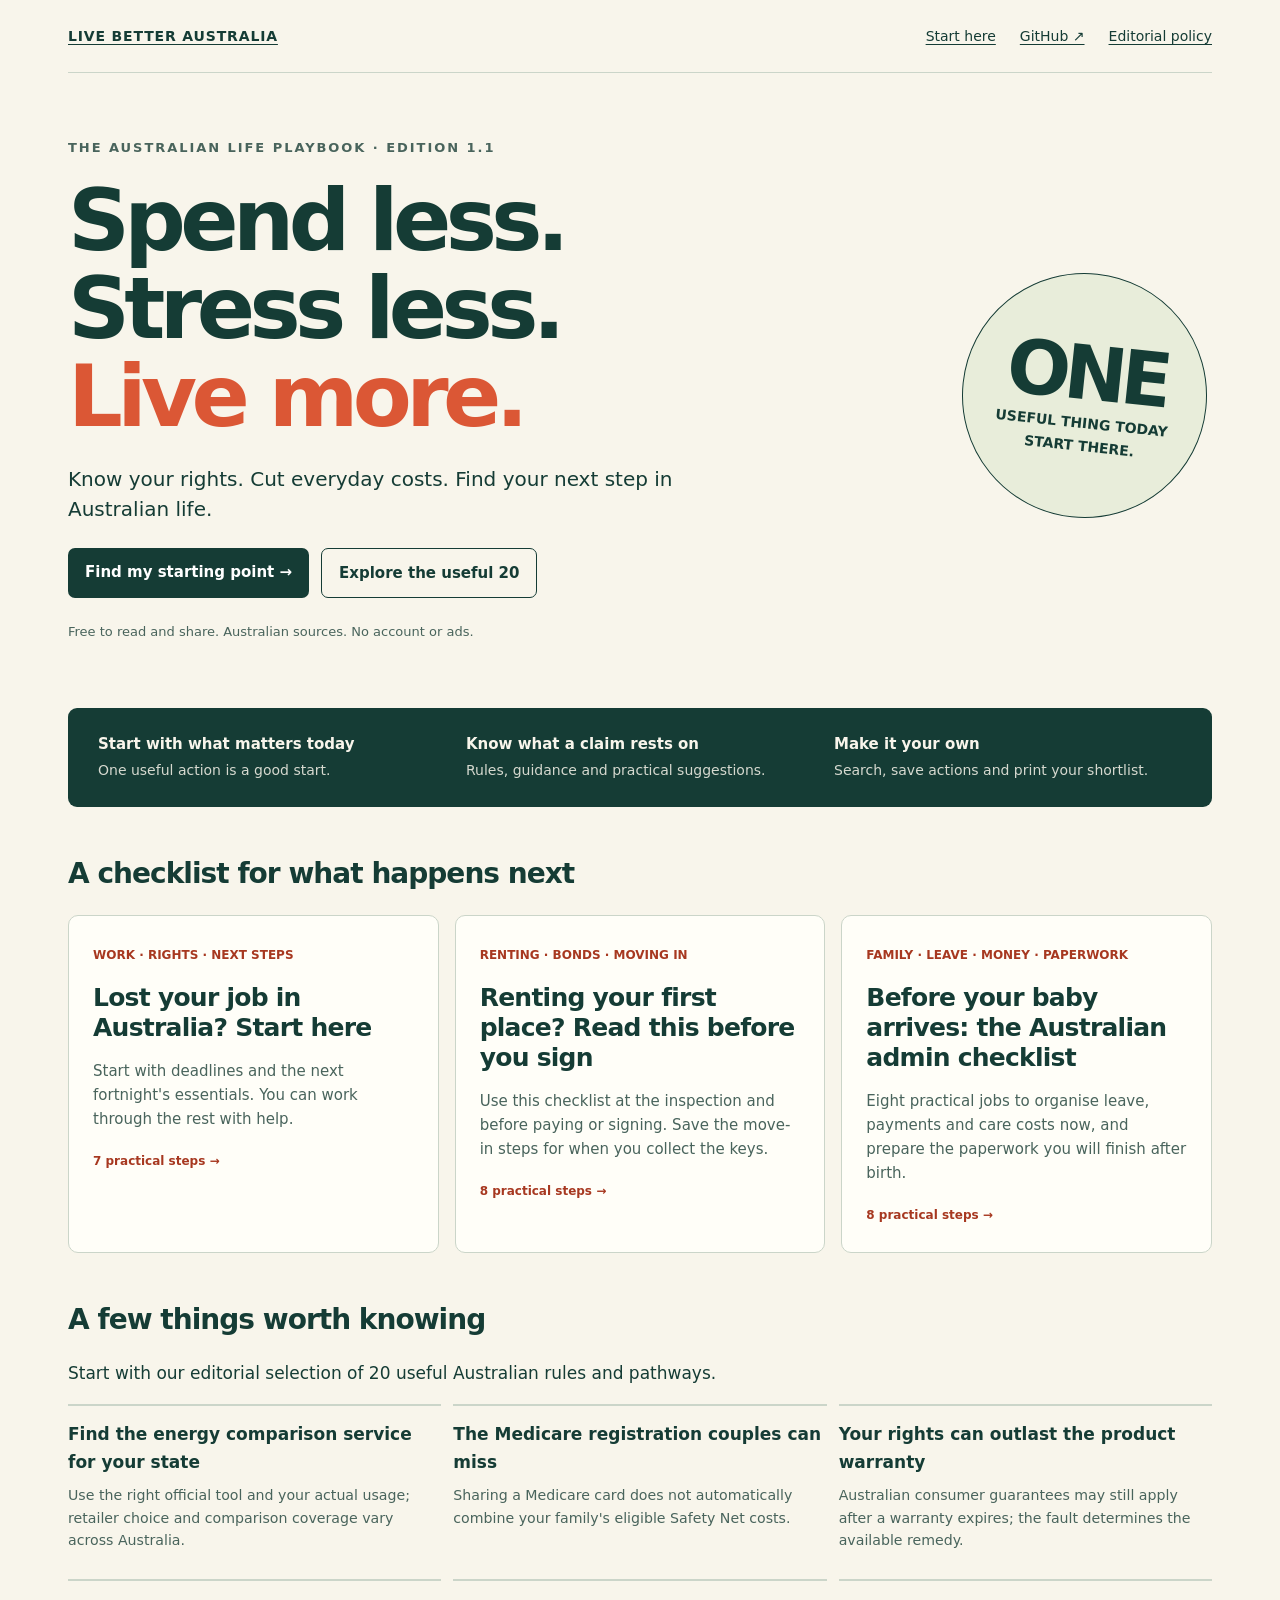
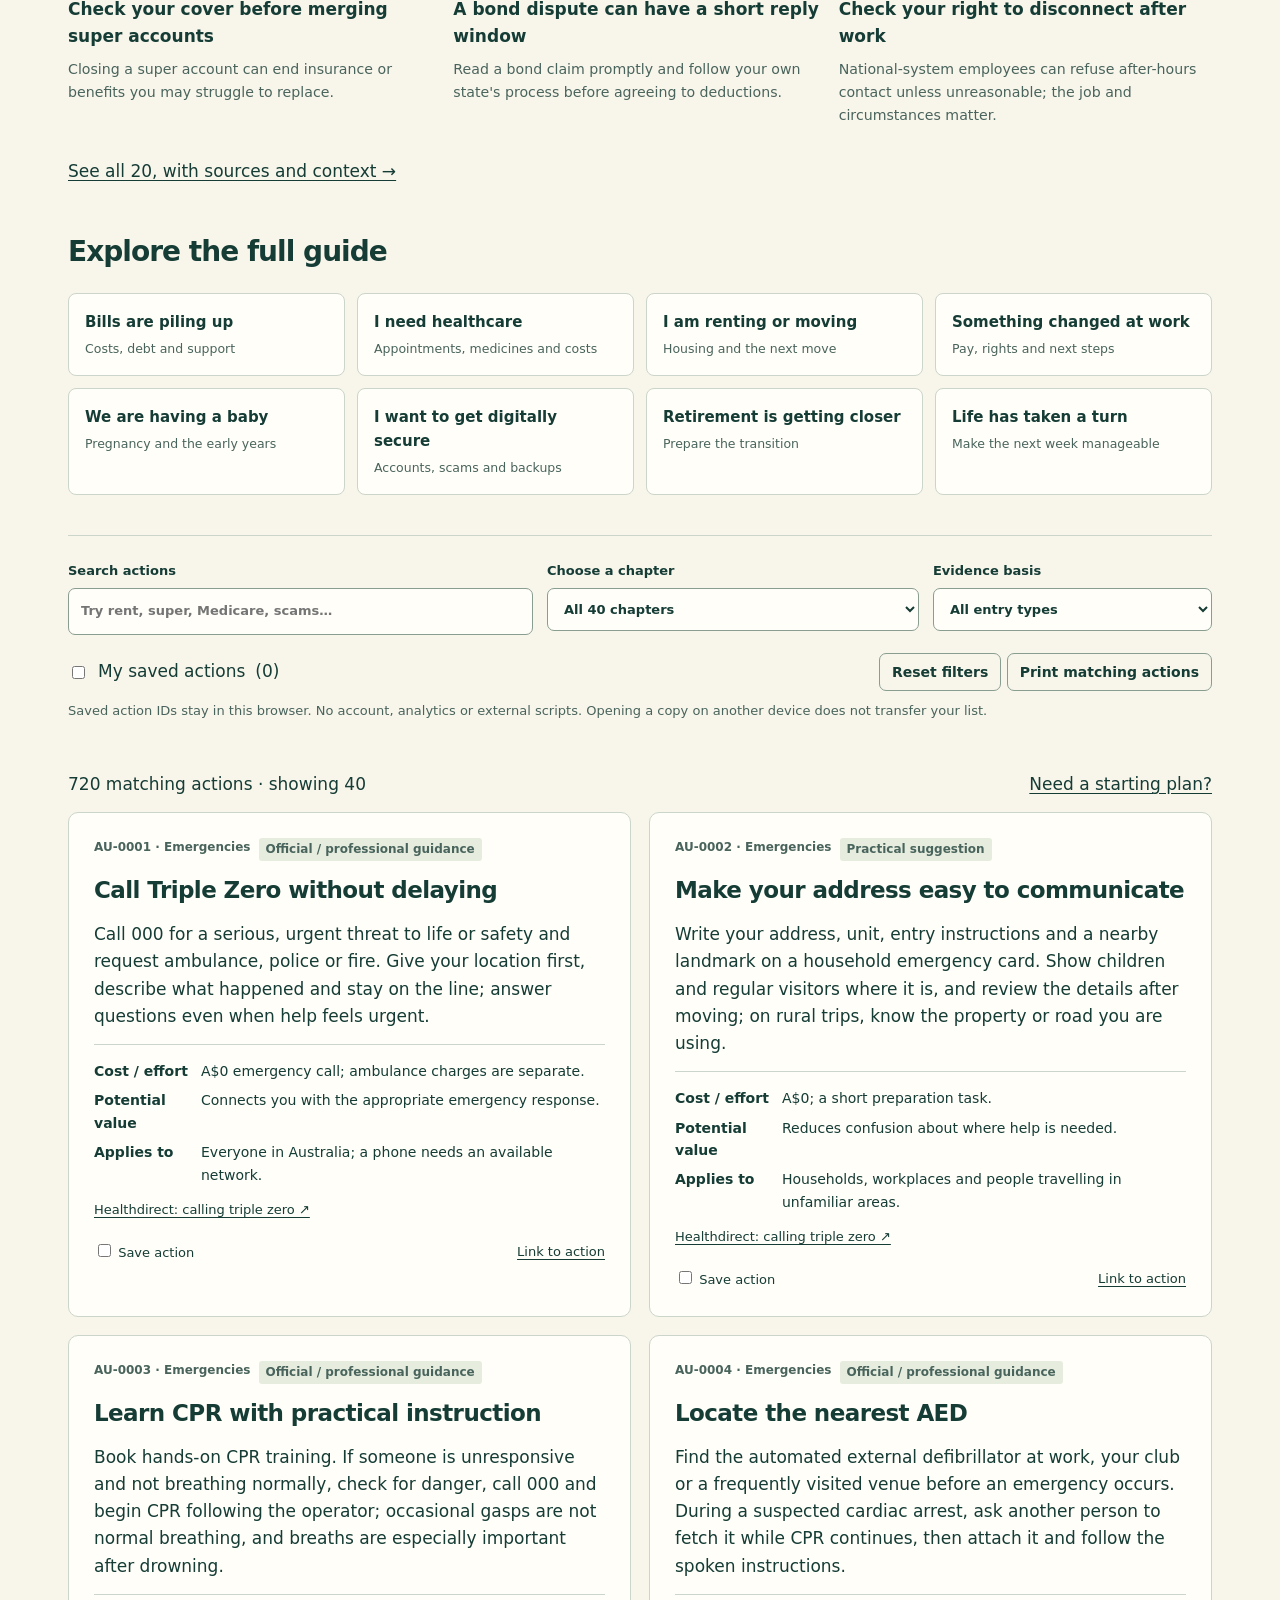
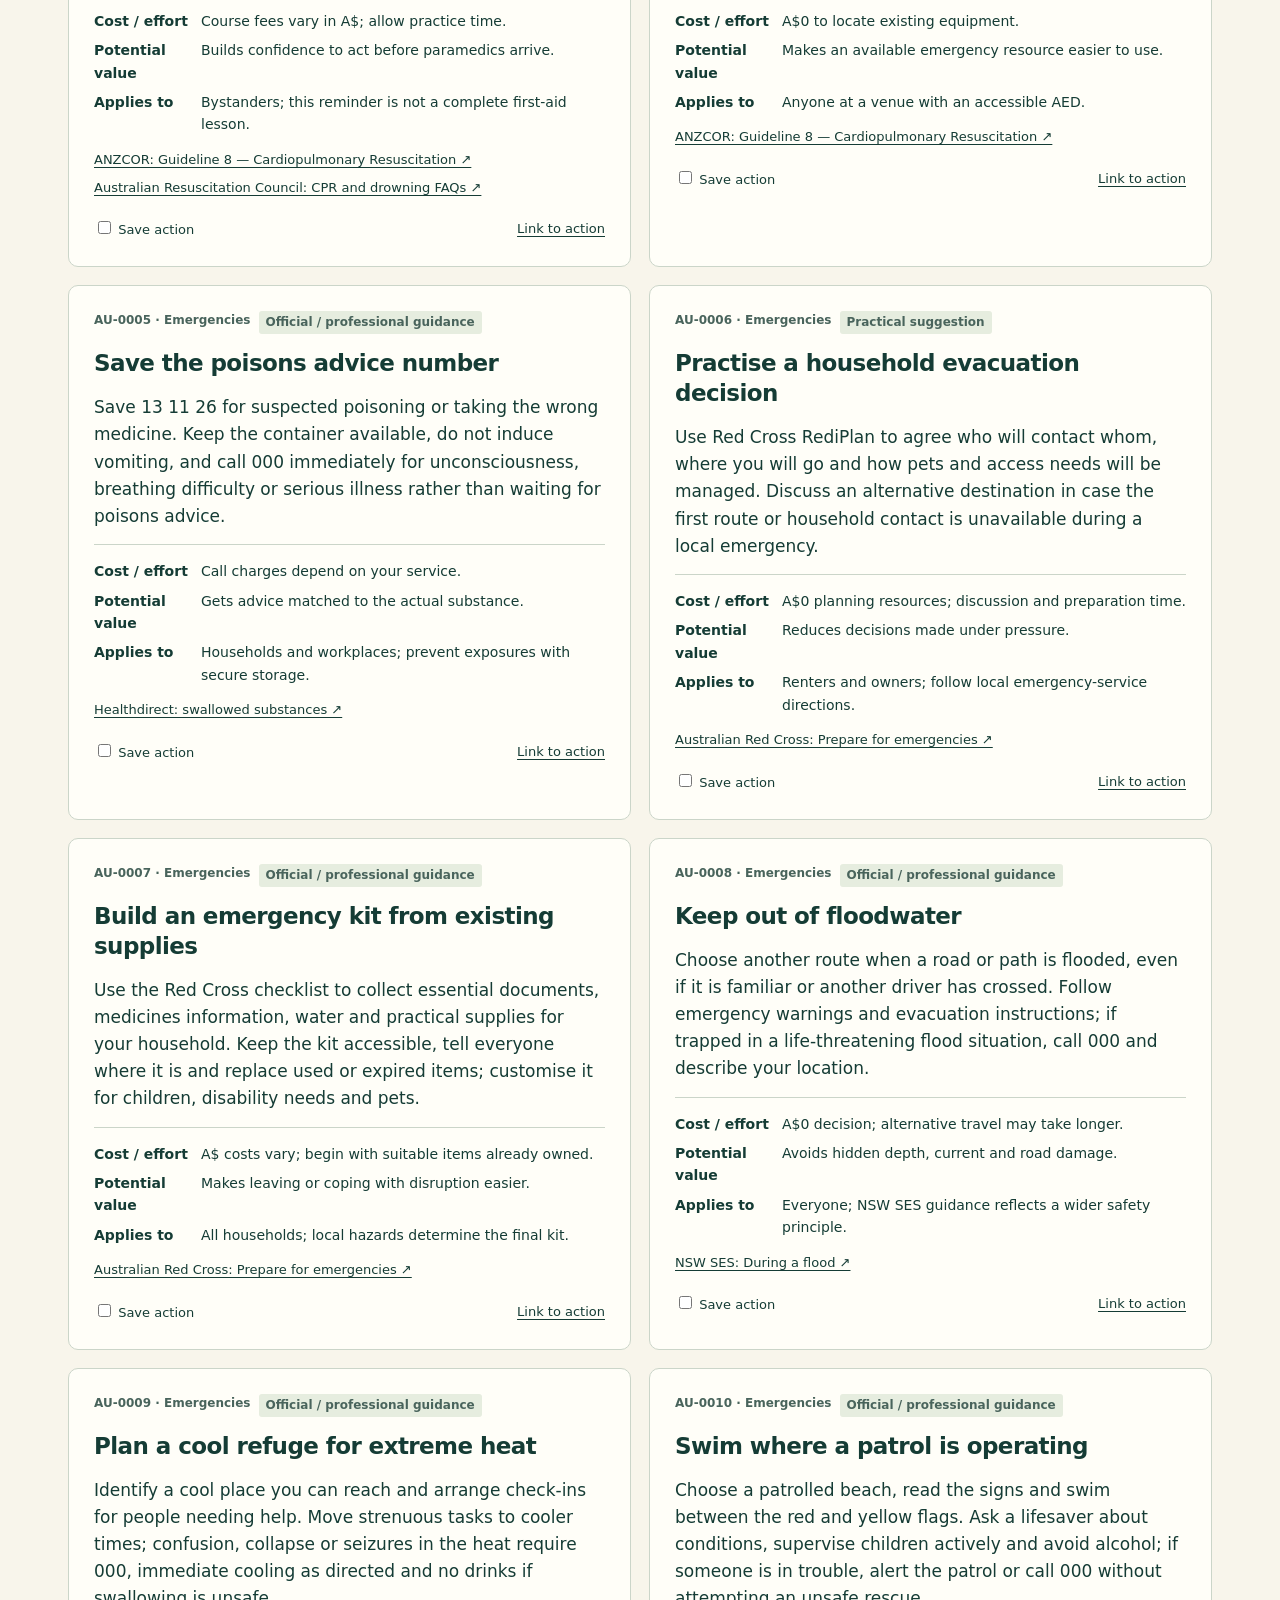
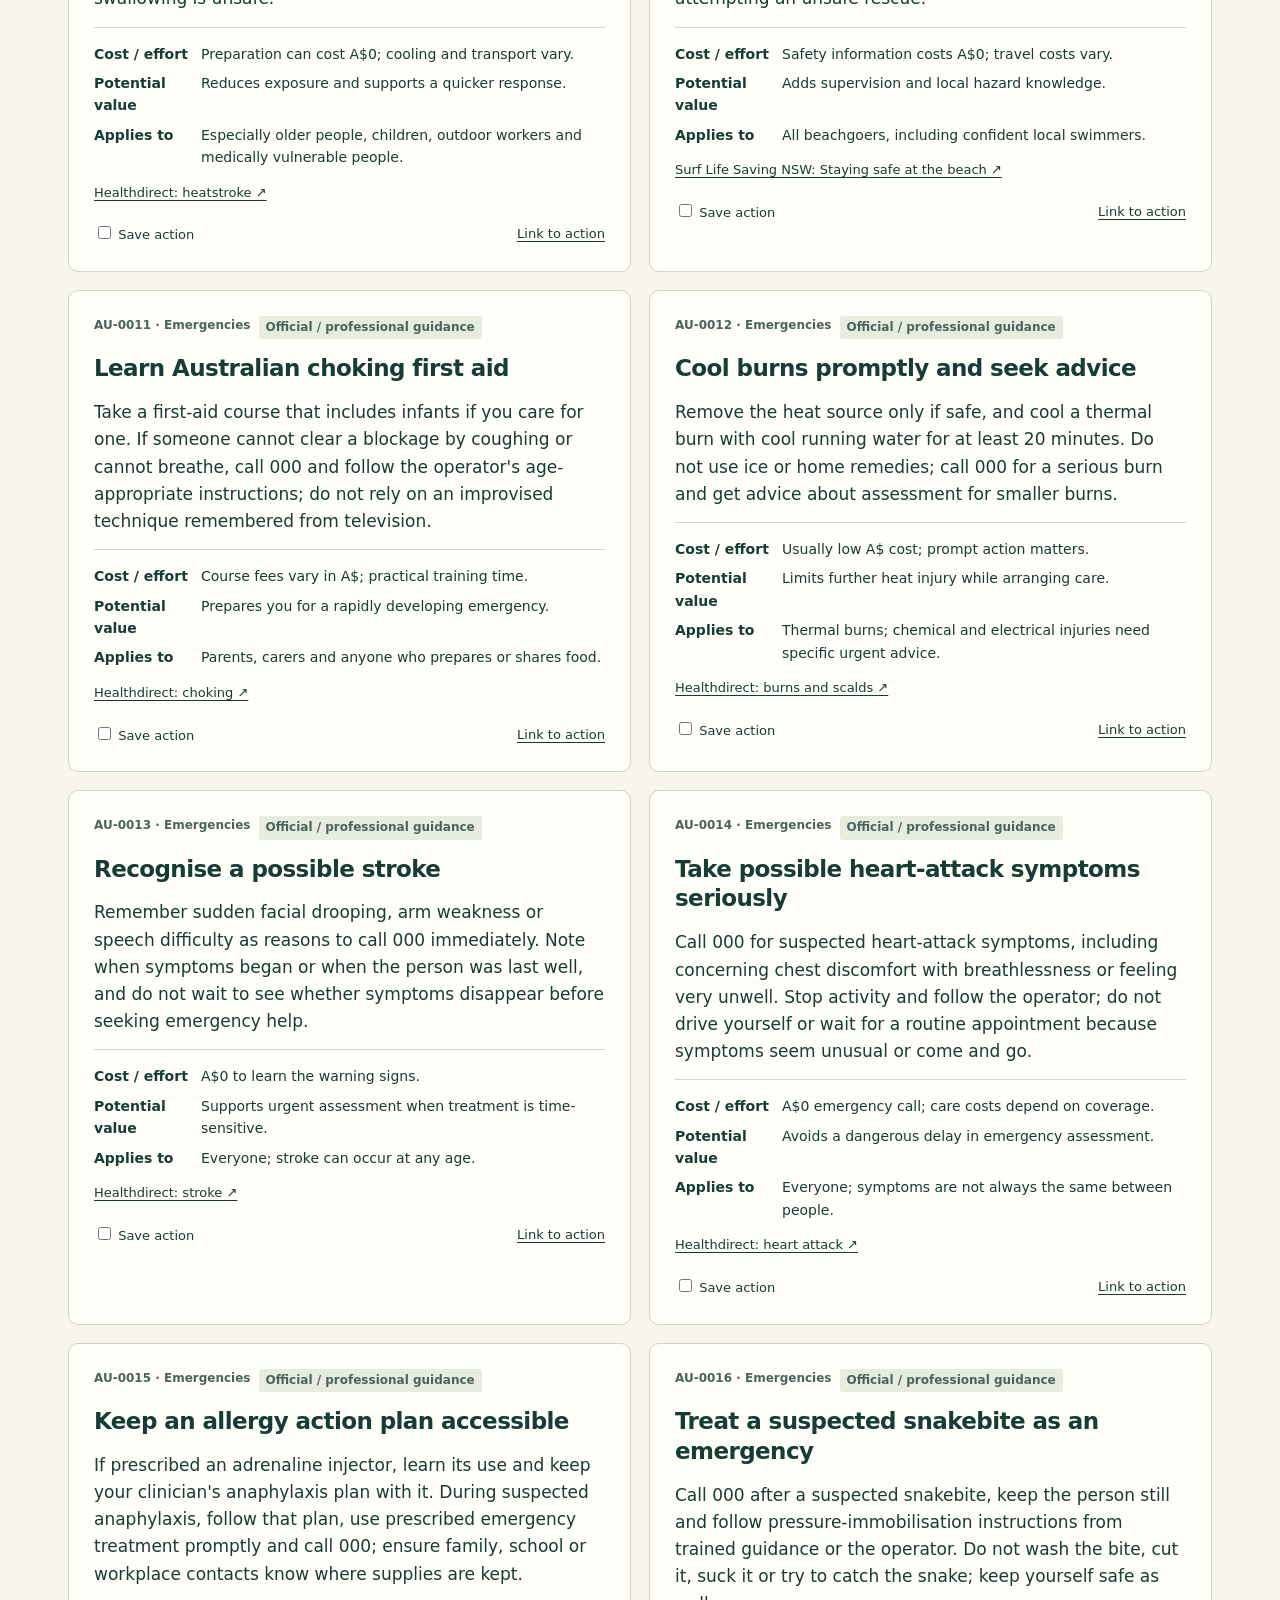
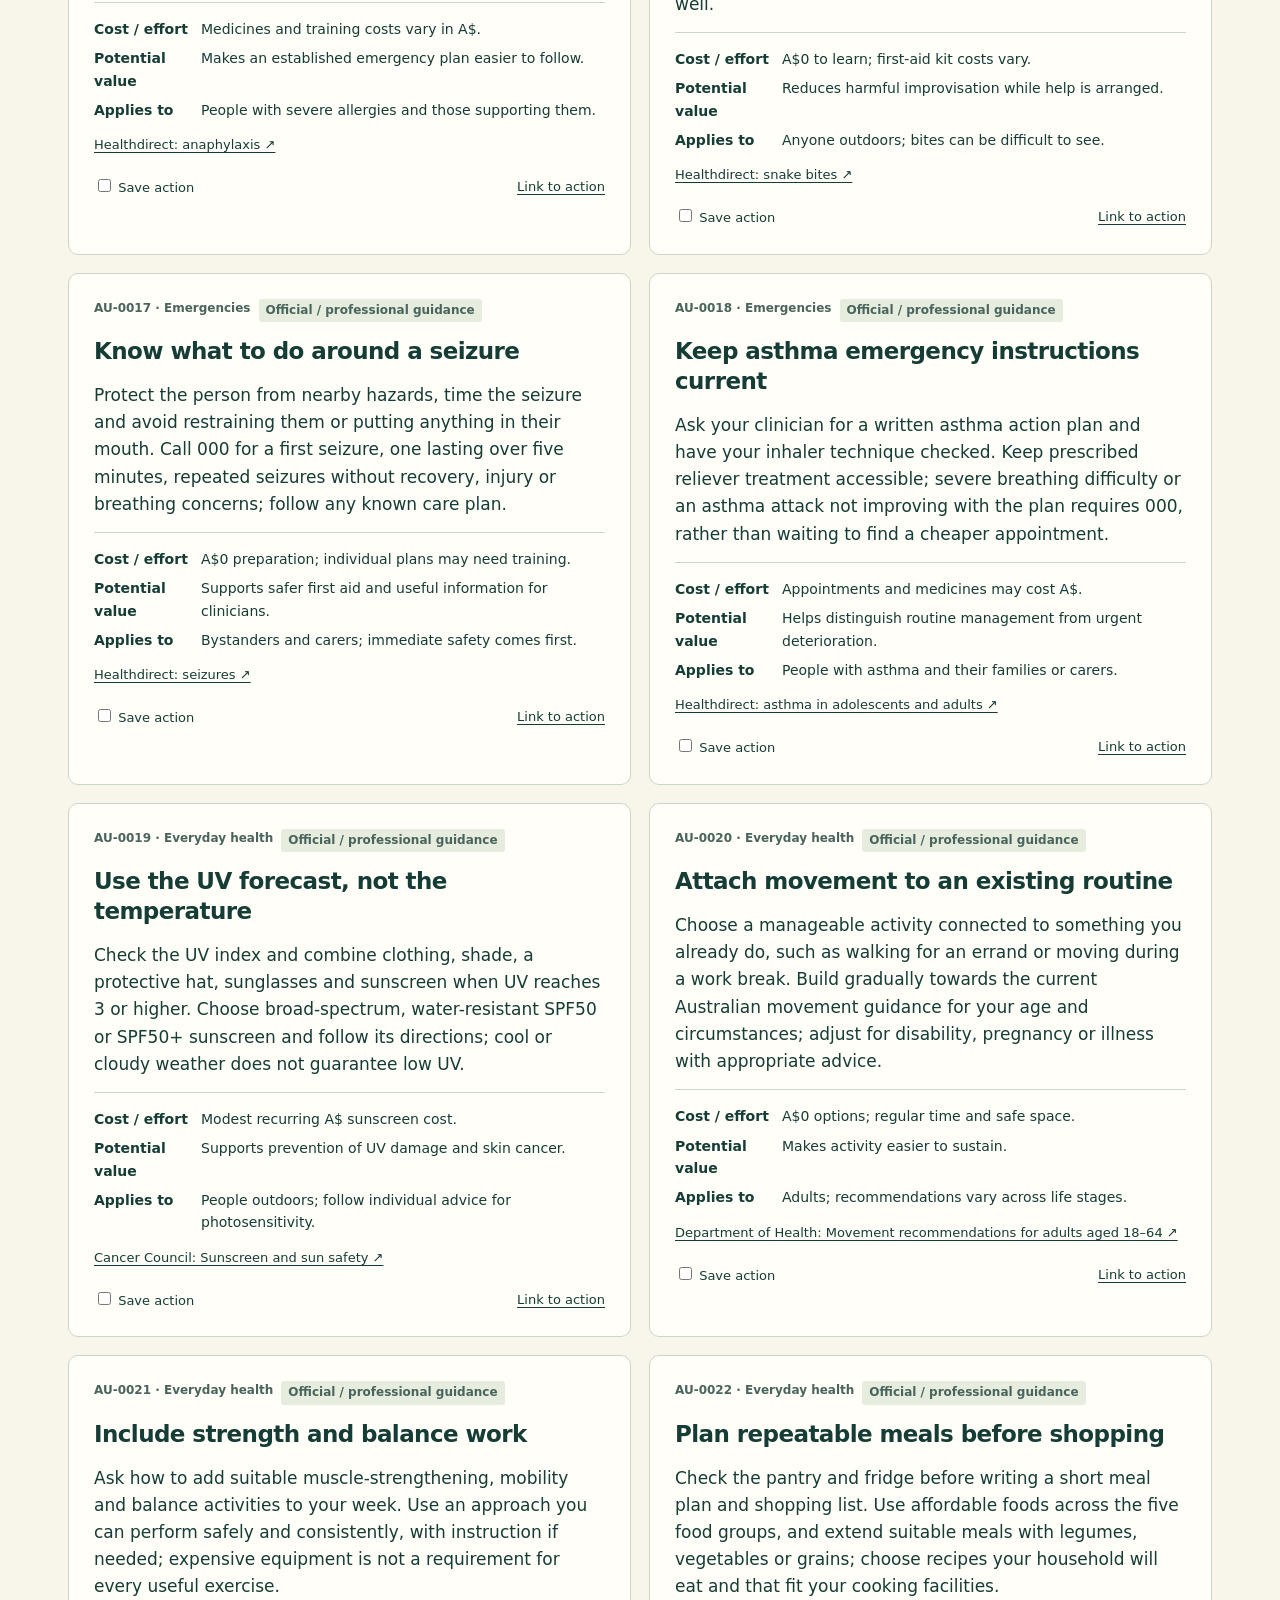
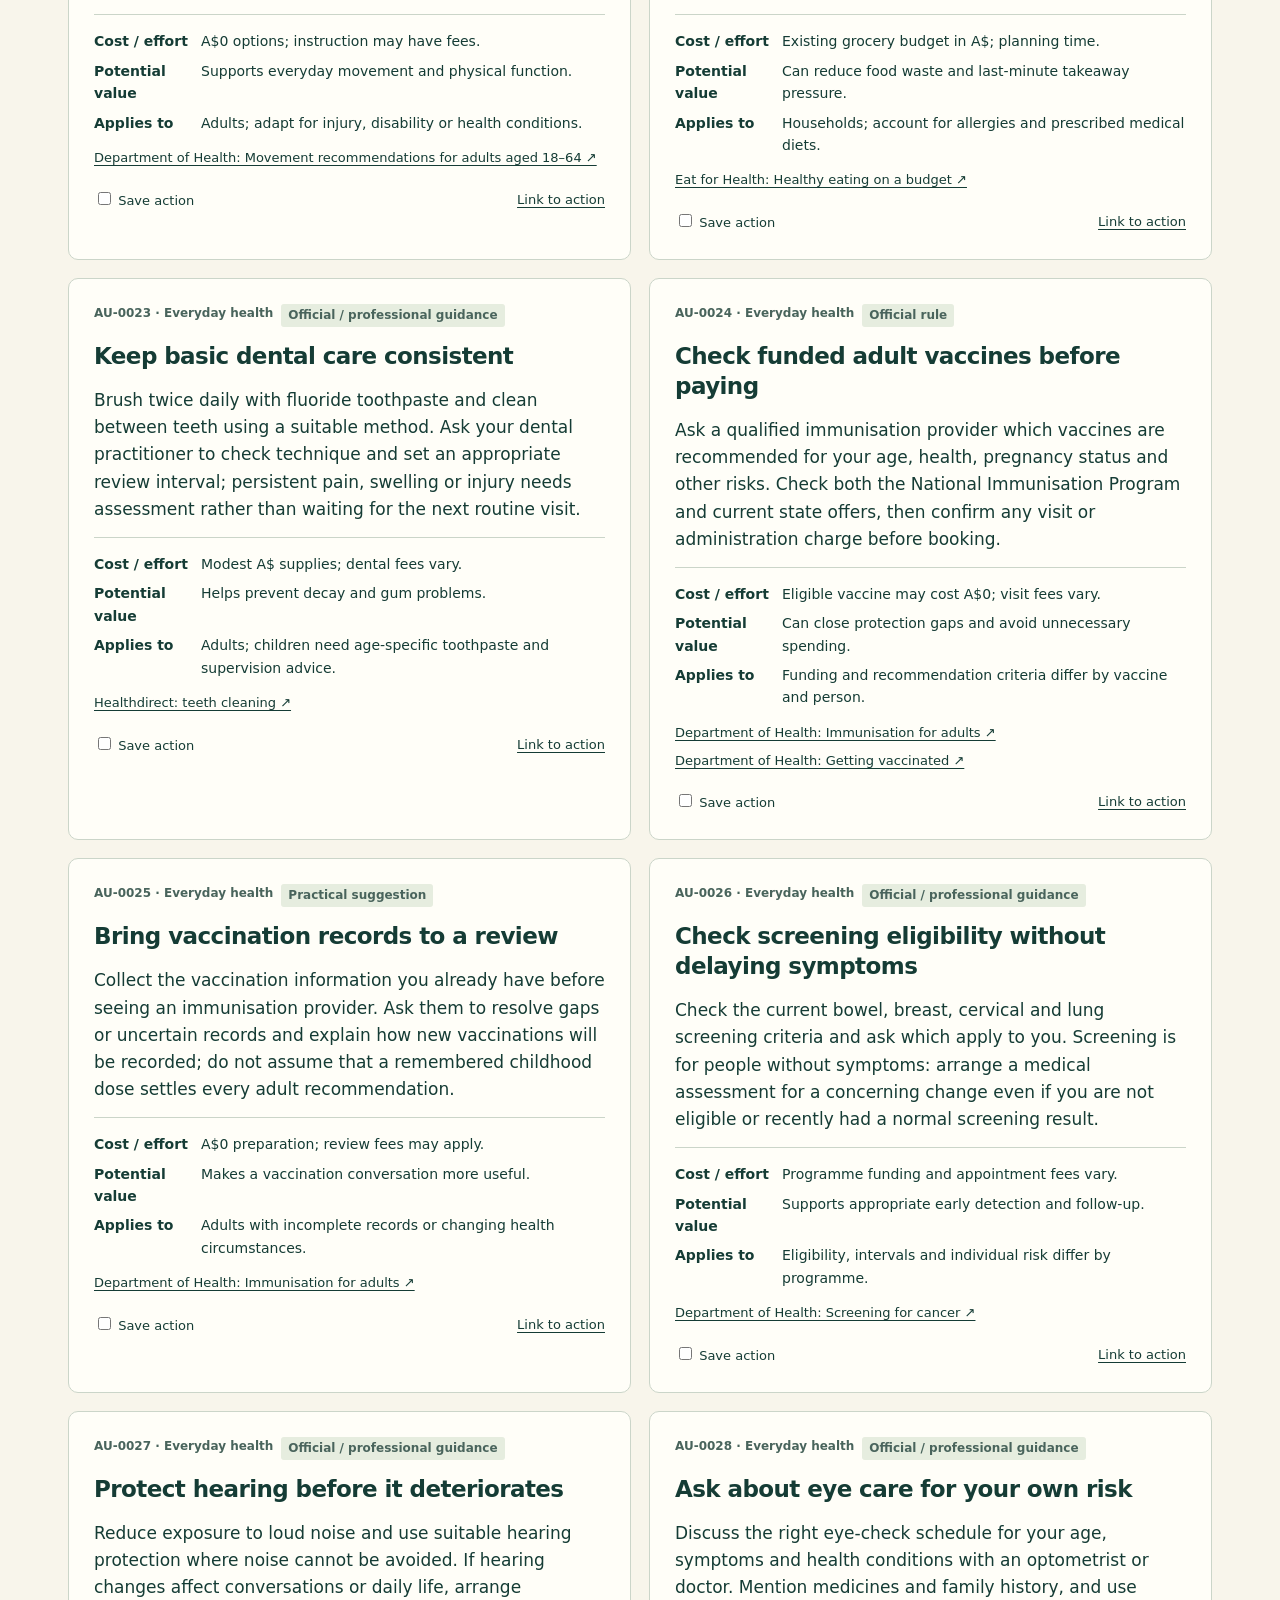
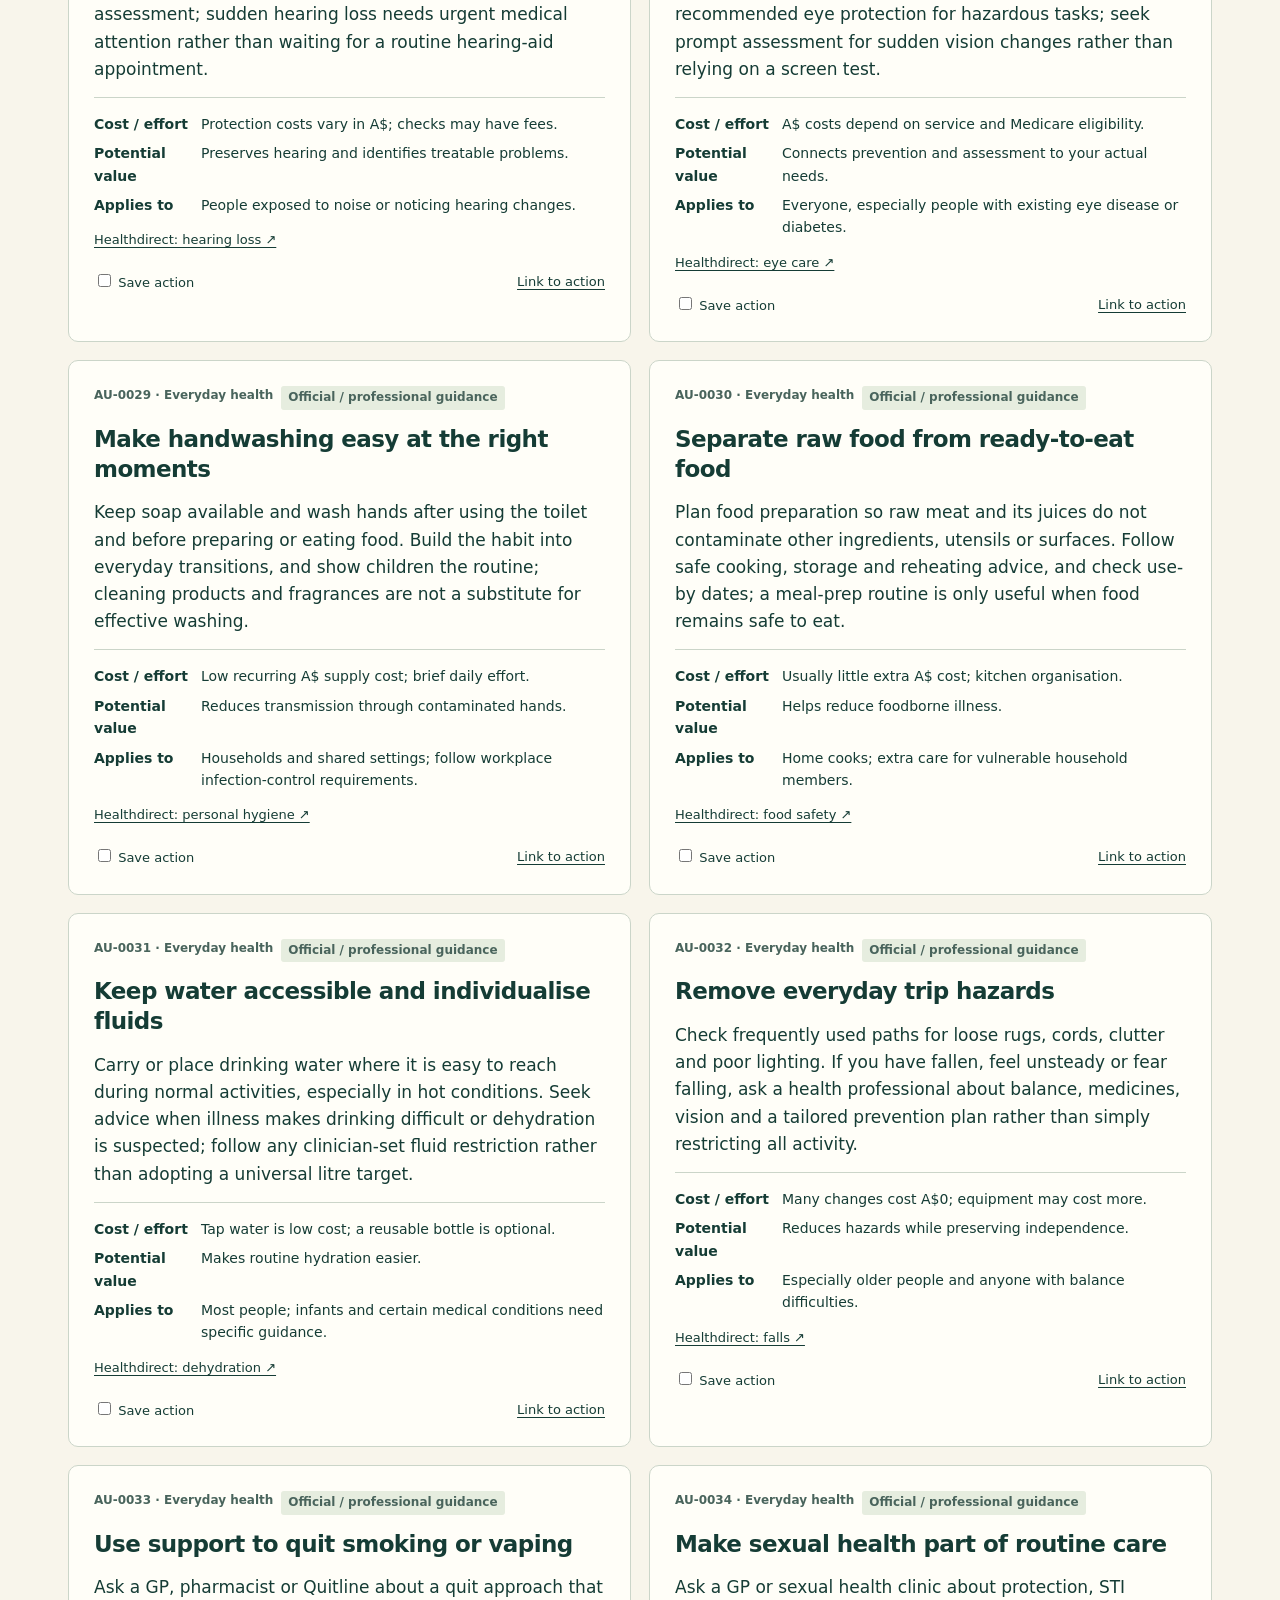
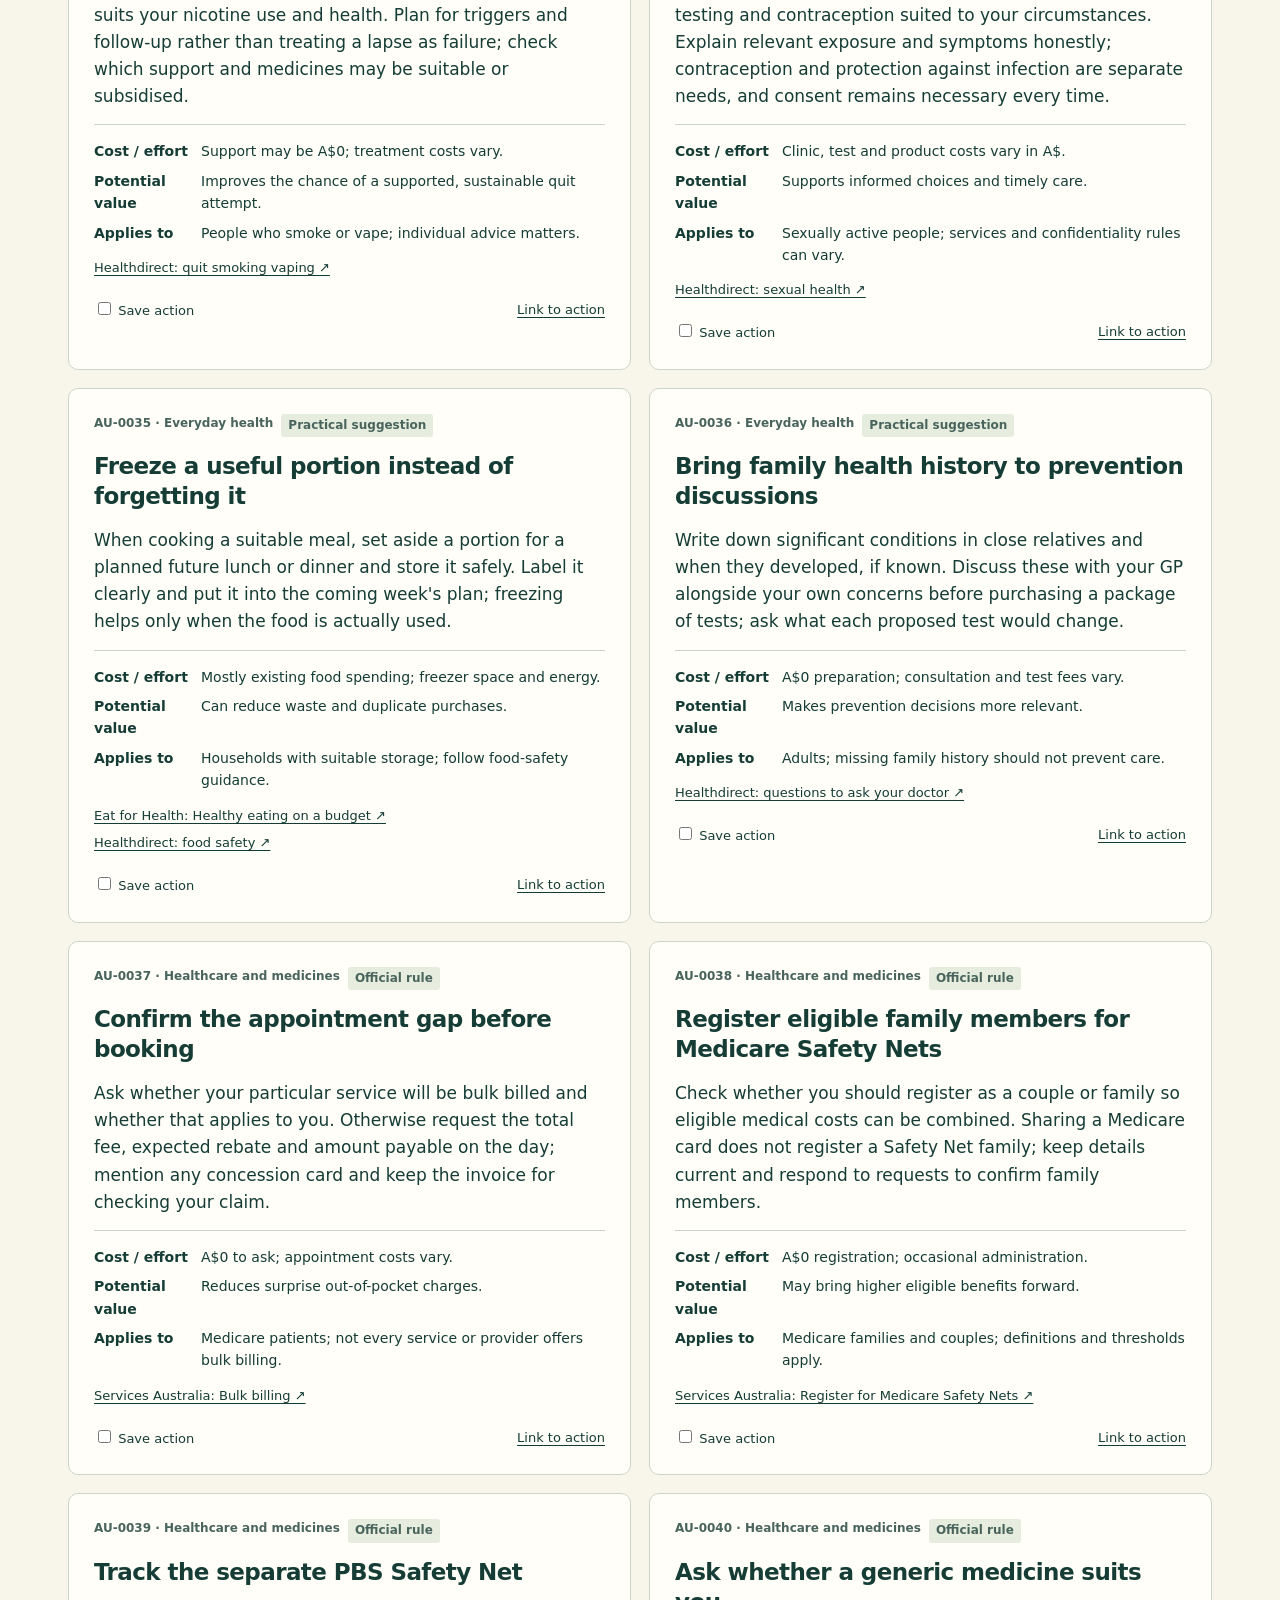
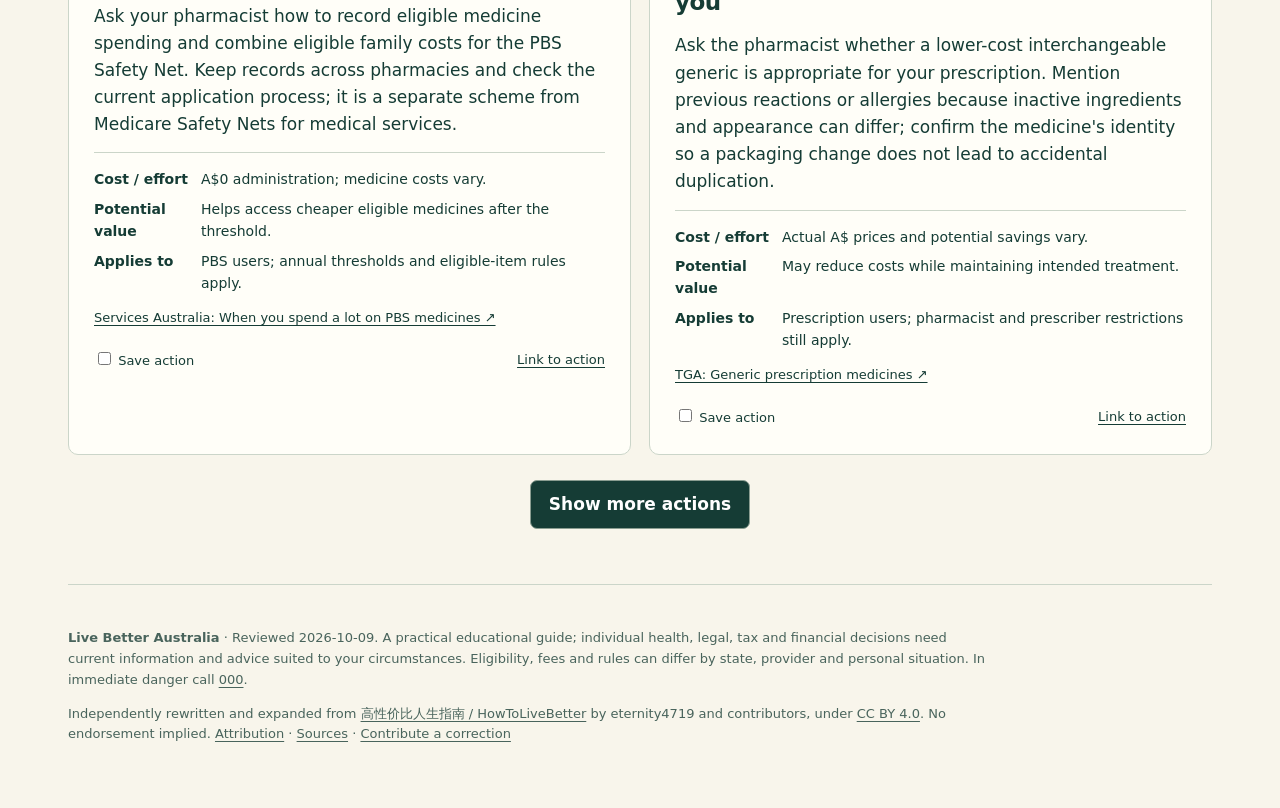
==== commit 1823c564: "Add Start here and three Australian checklists Replace raw Markdown website entry points with respon" ====
--- a/index.html
+++ b/index.html
@@ -1,16 +1,16 @@
 <!doctype html>
-<html lang="en-AU"><head><meta charset="utf-8"><meta name="viewport" content="width=device-width,initial-scale=1"><meta name="description" content="720 practical actions for a better life in Australia. Money, health, work, housing, rights and everything in between."><title>Live Better Australia — The Australian Life Playbook</title>
+<html lang="en-AU"><head><meta charset="utf-8"><meta name="viewport" content="width=device-width,initial-scale=1"><meta name="description" content="Australian life, made easier. Start with 20 useful things to know, three practical checklists and a free searchable guide."><title>Live Better Australia — The Australian Life Playbook</title>
 <style>
 :root{--ink:#153c35;--paper:#f8f5eb;--accent:#db5735;--line:#cbd5c9;--muted:#49645c;--white:#fffef8}*{box-sizing:border-box}[hidden]{display:none!important}html{scroll-behavior:smooth}body{margin:0;background:var(--paper);color:var(--ink);font:17px/1.6 system-ui,-apple-system,BlinkMacSystemFont,"Segoe UI",sans-serif}a{color:inherit;text-underline-offset:3px}button,input,select{font:inherit}button,select,input{border:1px solid #8a9d91;border-radius:7px}button{cursor:pointer;background:var(--ink);color:white;padding:10px 18px;font-weight:650}button:hover{background:#25594b}button:focus-visible,a:focus-visible,input:focus-visible,select:focus-visible{outline:3px solid var(--accent);outline-offset:3px}.skip{position:absolute;left:10px;top:-70px;padding:12px;background:white;z-index:10}.skip:focus{top:10px}.wrap{max-width:1200px;margin:auto;padding:0 28px}nav{display:flex;justify-content:space-between;align-items:center;padding:25px 0;border-bottom:1px solid var(--line);gap:20px;font-size:14px}.brand{font-weight:850;letter-spacing:.06em}.links{display:flex;gap:24px;flex-wrap:wrap}.hero{padding:65px 0 55px;display:grid;grid-template-columns:1fr 250px;gap:35px;align-items:center}.eyebrow{font-size:13px;font-weight:750;letter-spacing:.15em;text-transform:uppercase;color:var(--muted)}h1{font-size:clamp(48px,7vw,86px);line-height:1.02;letter-spacing:-.065em;max-width:850px;margin:18px 0 24px}h1 span{color:var(--accent)}.lede{max-width:680px;font-size:20px;line-height:1.5}.stamp{border:1px solid var(--ink);border-radius:50%;width:245px;height:245px;display:flex;flex-direction:column;align-items:center;justify-content:center;transform:rotate(6deg);background:#e8edda}.stamp strong{font-size:75px;line-height:1.05;letter-spacing:-.08em}.stamp span{font-size:14px;font-weight:700}.ribbon{background:var(--ink);color:var(--paper);display:grid;grid-template-columns:repeat(3,1fr);gap:20px;padding:24px 30px;border-radius:9px}.ribbon strong{display:block;font-size:15px}.ribbon span{font-size:14px;opacity:.85}.section-title{margin:45px 0 18px;font-size:28px;letter-spacing:-.035em}.starts{display:grid;grid-template-columns:repeat(4,1fr);gap:12px}.starts a{display:block;background:var(--white);border:1px solid var(--line);border-radius:8px;padding:16px;text-decoration:none;font-weight:700;font-size:15px}.starts a:hover{border-color:var(--accent)}.starts small{display:block;font-weight:400;color:var(--muted);margin-top:5px}.tools{padding:25px 0 15px;margin-top:40px;border-top:1px solid var(--line)}.filters{display:grid;grid-template-columns:2fr 1.6fr 1.2fr;gap:14px}.filters label{display:flex;flex-direction:column;font-size:13px;font-weight:650;gap:6px}input[type=search],select{background:var(--white);padding:12px;width:100%;color:var(--ink);min-width:0}.toolbar{display:flex;justify-content:space-between;gap:14px;align-items:center;flex-wrap:wrap;margin-top:18px}.toolbar label{display:flex;gap:10px;align-items:center}.toolbar button{background:transparent;color:var(--ink);padding:7px 12px;font-size:14px}.note{font-size:13px;color:var(--muted);margin:10px 0}.results-top{display:flex;align-items:center;justify-content:space-between;gap:15px;margin:24px 0 14px}.results-top p{margin:0}.grid{display:grid;grid-template-columns:repeat(2,minmax(0,1fr));gap:18px}.card{background:var(--white);border:1px solid var(--line);padding:25px;border-radius:10px;scroll-margin-top:25px}.card:target{border:3px solid var(--accent)}.meta{font-size:12px;display:flex;gap:8px;flex-wrap:wrap;color:var(--muted);font-weight:650}.tag{background:#e6eddf;padding:2px 7px;border-radius:3px}.card h2{font-size:23px;line-height:1.3;letter-spacing:-.025em;margin:15px 0}.card p{margin:12px 0}.card dl{display:grid;grid-template-columns:95px 1fr;gap:7px 12px;border-top:1px solid var(--line);padding-top:15px;font-size:14px}.card dt{font-weight:700}.card dd{margin:0}.sources{font-size:13px}.sources a{display:block;margin:7px 0;overflow-wrap:anywhere}.card-footer{display:flex;justify-content:space-between;gap:15px;font-size:13px;margin-top:20px;align-items:center}.card-footer label{cursor:pointer}.card-footer input{accent-color:var(--ink)}#more{display:block;margin:25px auto}footer{border-top:1px solid var(--line);margin-top:55px;padding:30px 0 50px;font-size:13px;color:var(--muted)}footer p{max-width:920px}#empty{padding:35px;border:1px dashed var(--line);border-radius:10px}noscript{display:block;padding:25px}.sr{position:absolute;width:1px;height:1px;overflow:hidden;clip:rect(0,0,0,0)}
 @media(max-width:780px){.hero{grid-template-columns:1fr;padding:40px 0}.stamp{display:none}.starts{grid-template-columns:1fr 1fr}.filters{grid-template-columns:1fr}.grid{grid-template-columns:1fr}.ribbon{grid-template-columns:1fr;padding:20px;gap:12px}nav{align-items:flex-start}.links{gap:12px;font-size:12px}.wrap{padding:0 18px}.card{padding:20px}h1{font-size:56px}}
 @media print{body{background:white;color:black;font-size:11pt}.hero,.starts,.ribbon,nav,.tools,.results-top,#more,.card-footer,.section-title,footer{display:none}.wrap{max-width:none;padding:0}.grid{display:block}.card{break-inside:avoid;border:0;border-bottom:1px solid #aaa;border-radius:0;padding:15px 0}.card h2{font-size:16pt}.card dl{font-size:10pt}.sources{font-size:9pt}.card p{margin:6px 0}}
-</style></head><body><a class="skip" href="#explore">Skip to the guide</a><div class="wrap"><nav aria-label="Main navigation"><a class="brand" href="#">LIVE BETTER AUSTRALIA</a><div class="links"><a href="START-HERE.md">Start here</a><a href="https://github.com/gerrygao1995-coder/live-better-australia">GitHub ↗</a><a href="EDITORIAL-POLICY.md">Editorial policy</a></div></nav>
-<header class="hero"><div><div class="eyebrow">The Australian Life Playbook · Edition 01</div><h1>Spend less.<br>Stress less.<br><span>Live more.</span></h1><p class="lede">720 practical actions for life in Australia. From the bills on your bench to the decisions that shape your future.</p><p class="note">Australian English. Local systems. Sources where claims need them.</p></div><div class="stamp" aria-label="720 actions across 40 chapters"><strong>720</strong><span>ACTIONS / 40 CHAPTERS</span><span>FREE TO READ & SHARE</span></div></header>
+.launch-buttons{display:flex;flex-wrap:wrap;gap:12px;margin:24px 0}.launch-buttons a{display:inline-block;background:var(--ink);color:white;padding:12px 17px;border-radius:7px;text-decoration:none;font-size:15px;font-weight:750}.launch-buttons a+a{background:transparent;color:var(--ink);border:1px solid var(--ink)}.launch-tiles{display:grid;grid-template-columns:repeat(3,minmax(0,1fr));gap:16px}.launch-tiles .tile{background:var(--white);padding:24px;border:1px solid var(--line);border-radius:10px;text-decoration:none}.launch-tiles h3{font-size:25px;line-height:1.2;letter-spacing:-.03em;margin:16px 0}.launch-tiles p{font-size:15px;color:var(--muted)}.launch-tiles .pill,.launch-tiles .arrow{font-size:12px;font-weight:800;color:#a73820}.launch-picks{display:grid;grid-template-columns:repeat(3,minmax(0,1fr));gap:12px}.launch-picks a{display:block;text-decoration:none;border-top:2px solid var(--line);padding:15px 0}.launch-picks small{display:block;color:var(--muted);margin-top:8px}.launch-tiles .tile:hover,.launch-picks a:hover{border-color:var(--accent)}@media(max-width:780px){.launch-tiles,.launch-picks{grid-template-columns:1fr}}@media print{.launch-section{display:none}}@media(prefers-reduced-motion:reduce){html{scroll-behavior:auto}}</style><link rel="canonical" href="https://gerrygao1995-coder.github.io/live-better-australia/"><meta property="og:type" content="website"><meta property="og:title" content="Live Better Australia — Spend less. Stress less. Live more."><meta property="og:description" content="Australian life, made easier. Start with 20 useful things to know or a checklist for your next big change."><meta property="og:url" content="https://gerrygao1995-coder.github.io/live-better-australia/"><meta property="og:image" content="https://gerrygao1995-coder.github.io/live-better-australia/social-preview.png"><meta name="twitter:card" content="summary_large_image"></head><body><a class="skip" href="#explore">Skip to the guide</a><div class="wrap"><nav aria-label="Main navigation"><a class="brand" href="#">LIVE BETTER AUSTRALIA</a><div class="links"><a href="start-here.html">Start here</a><a href="https://github.com/gerrygao1995-coder/live-better-australia">GitHub ↗</a><a href="editorial-policy.html">Editorial policy</a></div></nav>
+<header class="hero"><div><div class="eyebrow">The Australian Life Playbook · Edition 1.1</div><h1>Spend less.<br>Stress less.<br><span>Live more.</span></h1><p class="lede">Know your rights. Cut everyday costs. Find your next step in Australian life.</p><div class="launch-buttons"><a href="start-here.html">Find my starting point →</a><a href="20-useful-things.html">Explore the useful 20</a></div><p class="note">Free to read and share. Australian sources. No account or ads.</p></div><div class="stamp" aria-label="One useful thing today. Start there."><strong>ONE</strong><span>USEFUL THING TODAY</span><span>START THERE.</span></div></header>
 <div class="ribbon"><div><strong>Start with what matters today</strong><span>One useful action is a good start.</span></div><div><strong>Know what a claim rests on</strong><span>Rules, guidance and practical suggestions.</span></div><div><strong>Make it your own</strong><span>Search, save actions and print your shortlist.</span></div></div>
-<h2 class="section-title">What is on your mind?</h2><div class="starts"><a href="#chapter-5">Bills are piling up<small>Costs, debt and support</small></a><a href="#chapter-3">I need healthcare<small>Appointments, medicines and costs</small></a><a href="#chapter-6">I am renting or moving<small>Housing and the next move</small></a><a href="#chapter-10">Something changed at work<small>Pay, rights and next steps</small></a><a href="#chapter-20">We are having a baby<small>Pregnancy and the early years</small></a><a href="#chapter-15">I want to get digitally secure<small>Accounts, scams and backups</small></a><a href="#chapter-28">Retirement is getting closer<small>Prepare the transition</small></a><a href="#chapter-40">Life has taken a turn<small>Make the next week manageable</small></a></div>
-<main id="explore"><div class="tools"><div class="filters"><label for="search">Search actions<input id="search" type="search" placeholder="Try rent, super, Medicare, scams…" autocomplete="off"></label><label for="chapter">Choose a chapter<select id="chapter"><option value="">All 40 chapters</option><option value="1">01 · Emergencies</option><option value="2">02 · Everyday health</option><option value="3">03 · Healthcare and medicines</option><option value="4">04 · Mental health and energy</option><option value="5">05 · Everyday costs</option><option value="6">06 · Renting and buying a home</option><option value="7">07 · Banking and debt</option><option value="8">08 · Super, tax and insurance</option><option value="9">09 · Help when money is tight and disability support</option><option value="10">10 · Work rights</option><option value="11">11 · Education and career</option><option value="12">12 · Relationships and children</option><option value="13">13 · Ageing and bereavement</option><option value="14">14 · Consumer and legal rights</option><option value="15">15 · Secure accounts and devices</option><option value="16">16 · Starting a small business</option><option value="17">17 · Travel and outdoor safety</option><option value="18">18 · Time, attention and life admin</option><option value="19">19 · Chronic conditions</option><option value="20">20 · Pregnancy and birth</option><option value="21">21 · Babies and early childhood</option><option value="22">22 · School age and teenagers</option><option value="23">23 · Disability health and access</option><option value="24">24 · Appearance, dental and treatment choices</option><option value="25">25 · Transport and car ownership</option><option value="26">26 · Climate, disasters and resilient homes</option><option value="27">27 · Food and household value</option><option value="28">28 · Retirement transitions</option><option value="29">29 · Regional and remote living</option><option value="30">30 · Separation and family law</option><option value="31">31 · Everyday legal risks and police contact</option><option value="32">32 · Gig work, contracting and self-employment rights</option><option value="33">33 · Turning 18 and choosing a path</option><option value="34">34 · Buying wisely and avoiding traps</option><option value="35">35 · AI, privacy and digital judgement</option><option value="36">36 · Moving home or city</option><option value="37">37 · Working and studying overseas</option><option value="38">38 · Websites, apps and online projects</option><option value="39">39 · Relationships, community and recreation</option><option value="40">40 · Getting through major life changes</option></select></label><label for="basis">Evidence basis<select id="basis"><option value="">All entry types</option><option value="official-rule">Official rule</option><option value="official-guidance">Official / professional guidance</option><option value="practical">Practical suggestion</option></select></label></div><div class="toolbar"><label><input id="savedOnly" type="checkbox"> My saved actions <span id="savedCount">(0)</span></label><div><button id="reset" type="button">Reset filters</button> <button id="print" type="button">Print matching actions</button></div></div><p class="note" id="storageNote">Saved action IDs stay in this browser. No account, analytics or external scripts. Opening a copy on another device does not transfer your list.</p></div><div class="results-top"><p id="count" role="status" aria-live="polite"></p><a href="START-HERE.md">Need a starting plan?</a></div><div id="cards" class="grid"></div><p id="empty" hidden>No matching actions. Try a broader search or reset the filters.</p><button id="more" type="button">Show more actions</button><noscript>This reader needs JavaScript for search. All 40 chapters are also available as Markdown in the <a href="book/README.md">book directory</a>.</noscript></main>
-<footer><p><strong>Live Better Australia</strong> · Reviewed 2026-10-09. A practical educational guide; individual health, legal, tax and financial decisions need current information and advice suited to your circumstances. Eligibility, fees and rules can differ by state, provider and personal situation. In immediate danger call <a href="tel:000">000</a>.</p><p>Independently rewritten and expanded from <a href="https://github.com/eternity4719/HowToLiveBetter">高性价比人生指南 / HowToLiveBetter</a> by eternity4719 and contributors, under <a href="https://creativecommons.org/licenses/by/4.0/">CC BY 4.0</a>. No endorsement implied. <a href="ATTRIBUTION.md">Attribution</a> · <a href="SOURCES.md">Sources</a> · <a href="CONTRIBUTING.md">Contribute a correction</a></p></footer></div>
-<script id="guide-data" type="application/json">{"title":"Live Better Australia","subtitle":"The Australian Life Playbook","tagline":"Spend less. Stress less. Live more.","version":"1.0.0","reviewed":"2026-10-09","locale":"en-AU","license":"CC-BY-4.0","chapters":[{"number":1,"title":"Emergencies","slug":"emergencies","intro":"Prepare before a crisis. In immediate danger, call Triple Zero (000) and follow the operator; these brief entries do not replace practical first-aid training.","entries":[{"id":"AU-0001","title":"Call Triple Zero without delaying","action":"Call 000 for a serious, urgent threat to life or safety and request ambulance, police or fire. Give your location first, describe what happened and stay on the line; answer questions even when help feels urgent.","cost":"A$0 emergency call; ambulance charges are separate.","payoff":"Connects you with the appropriate emergency response.","applies":"Everyone in Australia; a phone needs an available network.","basis":"official-guidance","sources":[{"title":"Healthdirect: calling triple zero","url":"https://www.healthdirect.gov.au/calling-triple-zero"}],"checked":"2026-10-09"},{"id":"AU-0002","title":"Make your address easy to communicate","action":"Write your address, unit, entry instructions and a nearby landmark on a household emergency card. Show children and regular visitors where it is, and review the details after moving; on rural trips, know the property or road you are using.","cost":"A$0; a short preparation task.","payoff":"Reduces confusion about where help is needed.","applies":"Households, workplaces and people travelling in unfamiliar areas.","basis":"practical","sources":[{"title":"Healthdirect: calling triple zero","url":"https://www.healthdirect.gov.au/calling-triple-zero"}],"checked":"2026-10-09"},{"id":"AU-0003","title":"Learn CPR with practical instruction","action":"Book hands-on CPR training. If someone is unresponsive and not breathing normally, check for danger, call 000 and begin CPR following the operator; occasional gasps are not normal breathing, and breaths are especially important after drowning.","cost":"Course fees vary in A$; allow practice time.","payoff":"Builds confidence to act before paramedics arrive.","applies":"Bystanders; this reminder is not a complete first-aid lesson.","basis":"official-guidance","sources":[{"title":"ANZCOR: Guideline 8 — Cardiopulmonary Resuscitation","url":"https://www.anzcor.org/home/basic-life-support/guideline-8-cardiopulmonary-resuscitation-cpr"},{"title":"Australian Resuscitation Council: CPR and drowning FAQs","url":"https://www.resus.org.au/training-and-education/faq"}],"checked":"2026-10-09"},{"id":"AU-0004","title":"Locate the nearest AED","action":"Find the automated external defibrillator at work, your club or a frequently visited venue before an emergency occurs. During a suspected cardiac arrest, ask another person to fetch it while CPR continues, then attach it and follow the spoken instructions.","cost":"A$0 to locate existing equipment.","payoff":"Makes an available emergency resource easier to use.","applies":"Anyone at a venue with an accessible AED.","basis":"official-guidance","sources":[{"title":"ANZCOR: Guideline 8 — Cardiopulmonary Resuscitation","url":"https://www.anzcor.org/home/basic-life-support/guideline-8-cardiopulmonary-resuscitation-cpr"}],"checked":"2026-10-09"},{"id":"AU-0005","title":"Save the poisons advice number","action":"Save 13 11 26 for suspected poisoning or taking the wrong medicine. Keep the container available, do not induce vomiting, and call 000 immediately for unconsciousness, breathing difficulty or serious illness rather than waiting for poisons advice.","cost":"Call charges depend on your service.","payoff":"Gets advice matched to the actual substance.","applies":"Households and workplaces; prevent exposures with secure storage.","basis":"official-guidance","sources":[{"title":"Healthdirect: swallowed substances","url":"https://www.healthdirect.gov.au/swallowed-substances"}],"checked":"2026-10-09"},{"id":"AU-0006","title":"Practise a household evacuation decision","action":"Use Red Cross RediPlan to agree who will contact whom, where you will go and how pets and access needs will be managed. Discuss an alternative destination in case the first route or household contact is unavailable during a local emergency.","cost":"A$0 planning resources; discussion and preparation time.","payoff":"Reduces decisions made under pressure.","applies":"Renters and owners; follow local emergency-service directions.","basis":"practical","sources":[{"title":"Australian Red Cross: Prepare for emergencies","url":"https://www.redcross.org.au/prepare/"}],"checked":"2026-10-09"},{"id":"AU-0007","title":"Build an emergency kit from existing supplies","action":"Use the Red Cross checklist to collect essential documents, medicines information, water and practical supplies for your household. Keep the kit accessible, tell everyone where it is and replace used or expired items; customise it for children, disability needs and pets.","cost":"A$ costs vary; begin with suitable items already owned.","payoff":"Makes leaving or coping with disruption easier.","applies":"All households; local hazards determine the final kit.","basis":"official-guidance","sources":[{"title":"Australian Red Cross: Prepare for emergencies","url":"https://www.redcross.org.au/prepare/"}],"checked":"2026-10-09"},{"id":"AU-0008","title":"Keep out of floodwater","action":"Choose another route when a road or path is flooded, even if it is familiar or another driver has crossed. Follow emergency warnings and evacuation instructions; if trapped in a life-threatening flood situation, call 000 and describe your location.","cost":"A$0 decision; alternative travel may take longer.","payoff":"Avoids hidden depth, current and road damage.","applies":"Everyone; NSW SES guidance reflects a wider safety principle.","basis":"official-guidance","sources":[{"title":"NSW SES: During a flood","url":"https://www.ses.nsw.gov.au/during-emergency/during-flood"}],"checked":"2026-10-09"},{"id":"AU-0009","title":"Plan a cool refuge for extreme heat","action":"Identify a cool place you can reach and arrange check-ins for people needing help. Move strenuous tasks to cooler times; confusion, collapse or seizures in the heat require 000, immediate cooling as directed and no drinks if swallowing is unsafe.","cost":"Preparation can cost A$0; cooling and transport vary.","payoff":"Reduces exposure and supports a quicker response.","applies":"Especially older people, children, outdoor workers and medically vulnerable people.","basis":"official-guidance","sources":[{"title":"Healthdirect: heatstroke","url":"https://www.healthdirect.gov.au/heatstroke"}],"checked":"2026-10-09"},{"id":"AU-0010","title":"Swim where a patrol is operating","action":"Choose a patrolled beach, read the signs and swim between the red and yellow flags. Ask a lifesaver about conditions, supervise children actively and avoid alcohol; if someone is in trouble, alert the patrol or call 000 without attempting an unsafe rescue.","cost":"Safety information costs A$0; travel costs vary.","payoff":"Adds supervision and local hazard knowledge.","applies":"All beachgoers, including confident local swimmers.","basis":"official-guidance","sources":[{"title":"Surf Life Saving NSW: Staying safe at the beach","url":"https://beachsafetyhub.org.au/learn-&-play/learn-play-in-your-language/staying-safe-at-the-beach/"}],"checked":"2026-10-09"},{"id":"AU-0011","title":"Learn Australian choking first aid","action":"Take a first-aid course that includes infants if you care for one. If someone cannot clear a blockage by coughing or cannot breathe, call 000 and follow the operator's age-appropriate instructions; do not rely on an improvised technique remembered from television.","cost":"Course fees vary in A$; practical training time.","payoff":"Prepares you for a rapidly developing emergency.","applies":"Parents, carers and anyone who prepares or shares food.","basis":"official-guidance","sources":[{"title":"Healthdirect: choking","url":"https://www.healthdirect.gov.au/choking"}],"checked":"2026-10-09"},{"id":"AU-0012","title":"Cool burns promptly and seek advice","action":"Remove the heat source only if safe, and cool a thermal burn with cool running water for at least 20 minutes. Do not use ice or home remedies; call 000 for a serious burn and get advice about assessment for smaller burns.","cost":"Usually low A$ cost; prompt action matters.","payoff":"Limits further heat injury while arranging care.","applies":"Thermal burns; chemical and electrical injuries need specific urgent advice.","basis":"official-guidance","sources":[{"title":"Healthdirect: burns and scalds","url":"https://www.healthdirect.gov.au/burns-and-scalds"}],"checked":"2026-10-09"},{"id":"AU-0013","title":"Recognise a possible stroke","action":"Remember sudden facial drooping, arm weakness or speech difficulty as reasons to call 000 immediately. Note when symptoms began or when the person was last well, and do not wait to see whether symptoms disappear before seeking emergency help.","cost":"A$0 to learn the warning signs.","payoff":"Supports urgent assessment when treatment is time-sensitive.","applies":"Everyone; stroke can occur at any age.","basis":"official-guidance","sources":[{"title":"Healthdirect: stroke","url":"https://www.healthdirect.gov.au/stroke"}],"checked":"2026-10-09"},{"id":"AU-0014","title":"Take possible heart-attack symptoms seriously","action":"Call 000 for suspected heart-attack symptoms, including concerning chest discomfort with breathlessness or feeling very unwell. Stop activity and follow the operator; do not drive yourself or wait for a routine appointment because symptoms seem unusual or come and go.","cost":"A$0 emergency call; care costs depend on coverage.","payoff":"Avoids a dangerous delay in emergency assessment.","applies":"Everyone; symptoms are not always the same between people.","basis":"official-guidance","sources":[{"title":"Healthdirect: heart attack","url":"https://www.healthdirect.gov.au/heart-attack"}],"checked":"2026-10-09"},{"id":"AU-0015","title":"Keep an allergy action plan accessible","action":"If prescribed an adrenaline injector, learn its use and keep your clinician's anaphylaxis plan with it. During suspected anaphylaxis, follow that plan, use prescribed emergency treatment promptly and call 000; ensure family, school or workplace contacts know where supplies are kept.","cost":"Medicines and training costs vary in A$.","payoff":"Makes an established emergency plan easier to follow.","applies":"People with severe allergies and those supporting them.","basis":"official-guidance","sources":[{"title":"Healthdirect: anaphylaxis","url":"https://www.healthdirect.gov.au/anaphylaxis"}],"checked":"2026-10-09"},{"id":"AU-0016","title":"Treat a suspected snakebite as an emergency","action":"Call 000 after a suspected snakebite, keep the person still and follow pressure-immobilisation instructions from trained guidance or the operator. Do not wash the bite, cut it, suck it or try to catch the snake; keep yourself safe as well.","cost":"A$0 to learn; first-aid kit costs vary.","payoff":"Reduces harmful improvisation while help is arranged.","applies":"Anyone outdoors; bites can be difficult to see.","basis":"official-guidance","sources":[{"title":"Healthdirect: snake bites","url":"https://www.healthdirect.gov.au/snake-bites"}],"checked":"2026-10-09"},{"id":"AU-0017","title":"Know what to do around a seizure","action":"Protect the person from nearby hazards, time the seizure and avoid restraining them or putting anything in their mouth. Call 000 for a first seizure, one lasting over five minutes, repeated seizures without recovery, injury or breathing concerns; follow any known care plan.","cost":"A$0 preparation; individual plans may need training.","payoff":"Supports safer first aid and useful information for clinicians.","applies":"Bystanders and carers; immediate safety comes first.","basis":"official-guidance","sources":[{"title":"Healthdirect: seizures","url":"https://www.healthdirect.gov.au/seizures"}],"checked":"2026-10-09"},{"id":"AU-0018","title":"Keep asthma emergency instructions current","action":"Ask your clinician for a written asthma action plan and have your inhaler technique checked. Keep prescribed reliever treatment accessible; severe breathing difficulty or an asthma attack not improving with the plan requires 000, rather than waiting to find a cheaper appointment.","cost":"Appointments and medicines may cost A$.","payoff":"Helps distinguish routine management from urgent deterioration.","applies":"People with asthma and their families or carers.","basis":"official-guidance","sources":[{"title":"Healthdirect: asthma in adolescents and adults","url":"https://www.healthdirect.gov.au/asthma-in-adolescents-and-adults"}],"checked":"2026-10-09"}]},{"number":2,"title":"Everyday health","slug":"everyday-health","intro":"Prioritise affordable routines and prevention matched to your life. These actions support care; they do not prescribe a universal set of tests, products or targets.","entries":[{"id":"AU-0019","title":"Use the UV forecast, not the temperature","action":"Check the UV index and combine clothing, shade, a protective hat, sunglasses and sunscreen when UV reaches 3 or higher. Choose broad-spectrum, water-resistant SPF50 or SPF50+ sunscreen and follow its directions; cool or cloudy weather does not guarantee low UV.","cost":"Modest recurring A$ sunscreen cost.","payoff":"Supports prevention of UV damage and skin cancer.","applies":"People outdoors; follow individual advice for photosensitivity.","basis":"official-guidance","sources":[{"title":"Cancer Council: Sunscreen and sun safety","url":"https://www.cancer.org.au/cancer-information/causes-and-prevention/sun-safety/sunscreen"}],"checked":"2026-10-09"},{"id":"AU-0020","title":"Attach movement to an existing routine","action":"Choose a manageable activity connected to something you already do, such as walking for an errand or moving during a work break. Build gradually towards the current Australian movement guidance for your age and circumstances; adjust for disability, pregnancy or illness with appropriate advice.","cost":"A$0 options; regular time and safe space.","payoff":"Makes activity easier to sustain.","applies":"Adults; recommendations vary across life stages.","basis":"official-guidance","sources":[{"title":"Department of Health: Movement recommendations for adults aged 18–64","url":"https://www.health.gov.au/topics/physical-activity/24-hour-movement-guidelines-for-all-australians/recommendations-for-adults-18-to-64-years"}],"checked":"2026-10-09"},{"id":"AU-0021","title":"Include strength and balance work","action":"Ask how to add suitable muscle-strengthening, mobility and balance activities to your week. Use an approach you can perform safely and consistently, with instruction if needed; expensive equipment is not a requirement for every useful exercise.","cost":"A$0 options; instruction may have fees.","payoff":"Supports everyday movement and physical function.","applies":"Adults; adapt for injury, disability or health conditions.","basis":"official-guidance","sources":[{"title":"Department of Health: Movement recommendations for adults aged 18–64","url":"https://www.health.gov.au/topics/physical-activity/24-hour-movement-guidelines-for-all-australians/recommendations-for-adults-18-to-64-years"}],"checked":"2026-10-09"},{"id":"AU-0022","title":"Plan repeatable meals before shopping","action":"Check the pantry and fridge before writing a short meal plan and shopping list. Use affordable foods across the five food groups, and extend suitable meals with legumes, vegetables or grains; choose recipes your household will eat and that fit your cooking facilities.","cost":"Existing grocery budget in A$; planning time.","payoff":"Can reduce food waste and last-minute takeaway pressure.","applies":"Households; account for allergies and prescribed medical diets.","basis":"official-guidance","sources":[{"title":"Eat for Health: Healthy eating on a budget","url":"https://www.eatforhealth.gov.au/eating-well/tips-eating-well/healthy-eating-budget"}],"checked":"2026-10-09"},{"id":"AU-0023","title":"Keep basic dental care consistent","action":"Brush twice daily with fluoride toothpaste and clean between teeth using a suitable method. Ask your dental practitioner to check technique and set an appropriate review interval; persistent pain, swelling or injury needs assessment rather than waiting for the next routine visit.","cost":"Modest A$ supplies; dental fees vary.","payoff":"Helps prevent decay and gum problems.","applies":"Adults; children need age-specific toothpaste and supervision advice.","basis":"official-guidance","sources":[{"title":"Healthdirect: teeth cleaning","url":"https://www.healthdirect.gov.au/teeth-cleaning"}],"checked":"2026-10-09"},{"id":"AU-0024","title":"Check funded adult vaccines before paying","action":"Ask a qualified immunisation provider which vaccines are recommended for your age, health, pregnancy status and other risks. Check both the National Immunisation Program and current state offers, then confirm any visit or administration charge before booking.","cost":"Eligible vaccine may cost A$0; visit fees vary.","payoff":"Can close protection gaps and avoid unnecessary spending.","applies":"Funding and recommendation criteria differ by vaccine and person.","basis":"official-rule","sources":[{"title":"Department of Health: Immunisation for adults","url":"https://www.health.gov.au/topics/immunisation/when-to-get-vaccinated/immunisation-for-adults"},{"title":"Department of Health: Getting vaccinated","url":"https://www.health.gov.au/topics/immunisation/getting-vaccinated"}],"checked":"2026-10-09"},{"id":"AU-0025","title":"Bring vaccination records to a review","action":"Collect the vaccination information you already have before seeing an immunisation provider. Ask them to resolve gaps or uncertain records and explain how new vaccinations will be recorded; do not assume that a remembered childhood dose settles every adult recommendation.","cost":"A$0 preparation; review fees may apply.","payoff":"Makes a vaccination conversation more useful.","applies":"Adults with incomplete records or changing health circumstances.","basis":"practical","sources":[{"title":"Department of Health: Immunisation for adults","url":"https://www.health.gov.au/topics/immunisation/when-to-get-vaccinated/immunisation-for-adults"}],"checked":"2026-10-09"},{"id":"AU-0026","title":"Check screening eligibility without delaying symptoms","action":"Check the current bowel, breast, cervical and lung screening criteria and ask which apply to you. Screening is for people without symptoms: arrange a medical assessment for a concerning change even if you are not eligible or recently had a normal screening result.","cost":"Programme funding and appointment fees vary.","payoff":"Supports appropriate early detection and follow-up.","applies":"Eligibility, intervals and individual risk differ by programme.","basis":"official-guidance","sources":[{"title":"Department of Health: Screening for cancer","url":"https://www.health.gov.au/topics/cancer/screening-for-cancer"}],"checked":"2026-10-09"},{"id":"AU-0027","title":"Protect hearing before it deteriorates","action":"Reduce exposure to loud noise and use suitable hearing protection where noise cannot be avoided. If hearing changes affect conversations or daily life, arrange assessment; sudden hearing loss needs urgent medical attention rather than waiting for a routine hearing-aid appointment.","cost":"Protection costs vary in A$; checks may have fees.","payoff":"Preserves hearing and identifies treatable problems.","applies":"People exposed to noise or noticing hearing changes.","basis":"official-guidance","sources":[{"title":"Healthdirect: hearing loss","url":"https://www.healthdirect.gov.au/hearing-loss"}],"checked":"2026-10-09"},{"id":"AU-0028","title":"Ask about eye care for your own risk","action":"Discuss the right eye-check schedule for your age, symptoms and health conditions with an optometrist or doctor. Mention medicines and family history, and use recommended eye protection for hazardous tasks; seek prompt assessment for sudden vision changes rather than relying on a screen test.","cost":"A$ costs depend on service and Medicare eligibility.","payoff":"Connects prevention and assessment to your actual needs.","applies":"Everyone, especially people with existing eye disease or diabetes.","basis":"official-guidance","sources":[{"title":"Healthdirect: eye care","url":"https://www.healthdirect.gov.au/eye-care"}],"checked":"2026-10-09"},{"id":"AU-0029","title":"Make handwashing easy at the right moments","action":"Keep soap available and wash hands after using the toilet and before preparing or eating food. Build the habit into everyday transitions, and show children the routine; cleaning products and fragrances are not a substitute for effective washing.","cost":"Low recurring A$ supply cost; brief daily effort.","payoff":"Reduces transmission through contaminated hands.","applies":"Households and shared settings; follow workplace infection-control requirements.","basis":"official-guidance","sources":[{"title":"Healthdirect: personal hygiene","url":"https://www.healthdirect.gov.au/personal-hygiene"}],"checked":"2026-10-09"},{"id":"AU-0030","title":"Separate raw food from ready-to-eat food","action":"Plan food preparation so raw meat and its juices do not contaminate other ingredients, utensils or surfaces. Follow safe cooking, storage and reheating advice, and check use-by dates; a meal-prep routine is only useful when food remains safe to eat.","cost":"Usually little extra A$ cost; kitchen organisation.","payoff":"Helps reduce foodborne illness.","applies":"Home cooks; extra care for vulnerable household members.","basis":"official-guidance","sources":[{"title":"Healthdirect: food safety","url":"https://www.healthdirect.gov.au/food-safety"}],"checked":"2026-10-09"},{"id":"AU-0031","title":"Keep water accessible and individualise fluids","action":"Carry or place drinking water where it is easy to reach during normal activities, especially in hot conditions. Seek advice when illness makes drinking difficult or dehydration is suspected; follow any clinician-set fluid restriction rather than adopting a universal litre target.","cost":"Tap water is low cost; a reusable bottle is optional.","payoff":"Makes routine hydration easier.","applies":"Most people; infants and certain medical conditions need specific guidance.","basis":"official-guidance","sources":[{"title":"Healthdirect: dehydration","url":"https://www.healthdirect.gov.au/dehydration"}],"checked":"2026-10-09"},{"id":"AU-0032","title":"Remove everyday trip hazards","action":"Check frequently used paths for loose rugs, cords, clutter and poor lighting. If you have fallen, feel unsteady or fear falling, ask a health professional about balance, medicines, vision and a tailored prevention plan rather than simply restricting all activity.","cost":"Many changes cost A$0; equipment may cost more.","payoff":"Reduces hazards while preserving independence.","applies":"Especially older people and anyone with balance difficulties.","basis":"official-guidance","sources":[{"title":"Healthdirect: falls","url":"https://www.healthdirect.gov.au/falls"}],"checked":"2026-10-09"},{"id":"AU-0033","title":"Use support to quit smoking or vaping","action":"Ask a GP, pharmacist or Quitline about a quit approach that suits your nicotine use and health. Plan for triggers and follow-up rather than treating a lapse as failure; check which support and medicines may be suitable or subsidised.","cost":"Support may be A$0; treatment costs vary.","payoff":"Improves the chance of a supported, sustainable quit attempt.","applies":"People who smoke or vape; individual advice matters.","basis":"official-guidance","sources":[{"title":"Healthdirect: quit smoking vaping","url":"https://www.healthdirect.gov.au/quit-smoking-vaping"}],"checked":"2026-10-09"},{"id":"AU-0034","title":"Make sexual health part of routine care","action":"Ask a GP or sexual health clinic about protection, STI testing and contraception suited to your circumstances. Explain relevant exposure and symptoms honestly; contraception and protection against infection are separate needs, and consent remains necessary every time.","cost":"Clinic, test and product costs vary in A$.","payoff":"Supports informed choices and timely care.","applies":"Sexually active people; services and confidentiality rules can vary.","basis":"official-guidance","sources":[{"title":"Healthdirect: sexual health","url":"https://www.healthdirect.gov.au/sexual-health"}],"checked":"2026-10-09"},{"id":"AU-0035","title":"Freeze a useful portion instead of forgetting it","action":"When cooking a suitable meal, set aside a portion for a planned future lunch or dinner and store it safely. Label it clearly and put it into the coming week's plan; freezing helps only when the food is actually used.","cost":"Mostly existing food spending; freezer space and energy.","payoff":"Can reduce waste and duplicate purchases.","applies":"Households with suitable storage; follow food-safety guidance.","basis":"practical","sources":[{"title":"Eat for Health: Healthy eating on a budget","url":"https://www.eatforhealth.gov.au/eating-well/tips-eating-well/healthy-eating-budget"},{"title":"Healthdirect: food safety","url":"https://www.healthdirect.gov.au/food-safety"}],"checked":"2026-10-09"},{"id":"AU-0036","title":"Bring family health history to prevention discussions","action":"Write down significant conditions in close relatives and when they developed, if known. Discuss these with your GP alongside your own concerns before purchasing a package of tests; ask what each proposed test would change.","cost":"A$0 preparation; consultation and test fees vary.","payoff":"Makes prevention decisions more relevant.","applies":"Adults; missing family history should not prevent care.","basis":"practical","sources":[{"title":"Healthdirect: questions to ask your doctor","url":"https://www.healthdirect.gov.au/questions-to-ask-your-doctor"}],"checked":"2026-10-09"}]},{"number":3,"title":"Healthcare and medicines","slug":"healthcare-and-medicines","intro":"Understand the service, the bill and the next step. Medicare, PBS and state programmes have different eligibility and cost rules.","entries":[{"id":"AU-0037","title":"Confirm the appointment gap before booking","action":"Ask whether your particular service will be bulk billed and whether that applies to you. Otherwise request the total fee, expected rebate and amount payable on the day; mention any concession card and keep the invoice for checking your claim.","cost":"A$0 to ask; appointment costs vary.","payoff":"Reduces surprise out-of-pocket charges.","applies":"Medicare patients; not every service or provider offers bulk billing.","basis":"official-rule","sources":[{"title":"Services Australia: Bulk billing","url":"https://www.servicesaustralia.gov.au/bulk-billing?context=60092"}],"checked":"2026-10-09"},{"id":"AU-0038","title":"Register eligible family members for Medicare Safety Nets","action":"Check whether you should register as a couple or family so eligible medical costs can be combined. Sharing a Medicare card does not register a Safety Net family; keep details current and respond to requests to confirm family members.","cost":"A$0 registration; occasional administration.","payoff":"May bring higher eligible benefits forward.","applies":"Medicare families and couples; definitions and thresholds apply.","basis":"official-rule","sources":[{"title":"Services Australia: Register for Medicare Safety Nets","url":"https://www.servicesaustralia.gov.au/how-to-register-for-medicare-safety-nets?context=22001"}],"checked":"2026-10-09"},{"id":"AU-0039","title":"Track the separate PBS Safety Net","action":"Ask your pharmacist how to record eligible medicine spending and combine eligible family costs for the PBS Safety Net. Keep records across pharmacies and check the current application process; it is a separate scheme from Medicare Safety Nets for medical services.","cost":"A$0 administration; medicine costs vary.","payoff":"Helps access cheaper eligible medicines after the threshold.","applies":"PBS users; annual thresholds and eligible-item rules apply.","basis":"official-rule","sources":[{"title":"Services Australia: When you spend a lot on PBS medicines","url":"https://www.servicesaustralia.gov.au/when-you-spend-lot-pbs-medicines?context=22016"}],"checked":"2026-10-09"},{"id":"AU-0040","title":"Ask whether a generic medicine suits you","action":"Ask the pharmacist whether a lower-cost interchangeable generic is appropriate for your prescription. Mention previous reactions or allergies because inactive ingredients and appearance can differ; confirm the medicine's identity so a packaging change does not lead to accidental duplication.","cost":"Actual A$ prices and potential savings vary.","payoff":"May reduce costs while maintaining intended treatment.","applies":"Prescription users; pharmacist and prescriber restrictions still apply.","basis":"official-rule","sources":[{"title":"TGA: Generic prescription medicines","url":"https://www.tga.gov.au/news/news-articles/generic-prescription-medicines-fact-sheet"}],"checked":"2026-10-09"},{"id":"AU-0041","title":"Discuss a 60-day prescription for stable treatment","action":"Ask your prescriber whether an eligible medicine and stable ongoing condition make a 60-day prescription suitable. A new prescription and clinical assessment are required; a larger supply changes collection frequency, not the dose you should take.","cost":"A$ savings vary by medicine and funding circumstances.","payoff":"May reduce dispensing expense and pharmacy trips.","applies":"Eligible medicines and suitable patients; not a universal entitlement.","basis":"official-rule","sources":[{"title":"Department of Health: Eligibility for 60-day prescriptions","url":"https://www.health.gov.au/cheaper-medicines/60-day-prescriptions"}],"checked":"2026-10-09"},{"id":"AU-0042","title":"Request help with a complicated medicine routine","action":"Bring prescription medicines, non-prescription products and supplements into a conversation with your GP or pharmacist. Ask whether a medicines review would help, and clarify interactions or confusing instructions before making changes yourself; confirm any referral and funding requirements.","cost":"Review and consultation fees vary in A$.","payoff":"Can simplify understanding and reduce medicine errors.","applies":"People using multiple medicines or struggling with their routine.","basis":"official-guidance","sources":[{"title":"Healthdirect: getting the most out of your pharmacist","url":"https://www.healthdirect.gov.au/getting-the-most-out-of-your-pharmacist"}],"checked":"2026-10-09"},{"id":"AU-0043","title":"Return unwanted medicines to a pharmacy","action":"Check expiry dates and separate medicines you no longer need for return to a community pharmacy. Do not put them in household rubbish or down the drain; arrange replacement essential supplies before discarding them and ask about special disposal for sharps.","cost":"Medicine returns are generally A$0; sharps arrangements vary.","payoff":"Reduces unsafe storage and environmental contamination.","applies":"All households with medicines, including over-the-counter products.","basis":"official-guidance","sources":[{"title":"Healthdirect: out of date medicines","url":"https://www.healthdirect.gov.au/out-of-date-medicines"}],"checked":"2026-10-09"},{"id":"AU-0044","title":"Check ambulance cover when circumstances change","action":"Review state-funded coverage, concessions, subscriptions or insurance before moving or travelling interstate. Ask about treatment without transport, air ambulance and exclusions; Medicare does not cover ambulance, but an emergency still requires calling 000 immediately rather than investigating costs.","cost":"A$0 review; premiums and bills vary.","payoff":"Finds gaps or duplicate cover before a trip.","applies":"Australian residents; coverage depends on location and circumstances.","basis":"official-rule","sources":[{"title":"PrivateHealth.gov.au: Ambulance cover","url":"https://privatehealth.gov.au/health_insurance/what_is_covered/ambulance.htm"}],"checked":"2026-10-09"},{"id":"AU-0045","title":"Take a short appointment agenda","action":"Write your main concern, its timeline and the decision you need help making. Bring relevant results and ask your most important question early; use healthdirect's Question Builder if you find it difficult to organise what to say.","cost":"A$0 preparation; a few minutes.","payoff":"Uses limited consultation time more effectively.","applies":"All patients; arrange appropriate appointment length and access support.","basis":"official-guidance","sources":[{"title":"Healthdirect: question builder","url":"https://www.healthdirect.gov.au/question-builder"}],"checked":"2026-10-09"},{"id":"AU-0046","title":"Choose a regular GP you can work with","action":"Look for a GP whose availability, communication, access and fees fit your needs, then arrange transfer of relevant records when changing practices. An ongoing relationship can help coordinate care; ask how urgent concerns and after-hours needs are handled locally.","cost":"Fees vary in A$; initial search time.","payoff":"Supports continuity across separate health issues.","applies":"People seeking ongoing care, including in regional areas.","basis":"official-guidance","sources":[{"title":"Healthdirect: how to find the right health professional","url":"https://www.healthdirect.gov.au/how-to-find-the-right-health-professional"}],"checked":"2026-10-09"},{"id":"AU-0047","title":"Find urgent care before the need arises","action":"Locate your nearest Medicare Urgent Care Clinic and check its hours. These clinics handle urgent problems that are not life-threatening when timely GP care is unavailable; for a life-threatening illness or injury, call 000 or attend an emergency department instead.","cost":"Bulk-billed eligible care; transport costs may apply.","payoff":"Adds a practical local care option.","applies":"Check local services and Medicare arrangements before relying on access.","basis":"official-rule","sources":[{"title":"Department of Health: Find a Medicare Urgent Care Clinic","url":"https://www.health.gov.au/find-a-medicare-ucc"}],"checked":"2026-10-09"},{"id":"AU-0048","title":"Check a specialist referral's practical details","action":"Before booking, confirm the provider accepts the referral, ask about fees and wait times, and check which documents they need. If cost or distance makes the plan unworkable, return to the referring clinician to discuss other suitable services or care arrangements.","cost":"A$0 enquiries; specialist and travel costs vary.","payoff":"Prevents avoidable booking and cost surprises.","applies":"Patients referred for specialist or allied healthcare.","basis":"practical","sources":[{"title":"Healthdirect: questions to ask your doctor","url":"https://www.healthdirect.gov.au/questions-to-ask-your-doctor"}],"checked":"2026-10-09"},{"id":"AU-0049","title":"Agree who will follow up results","action":"Before leaving an appointment, ask when results should be ready, how you will receive them and whom to contact if you hear nothing. Put the agreed date in your calendar and confirm what symptoms require earlier help rather than waiting for the result.","cost":"A$0 reminder; follow-up consultation fees may apply.","payoff":"Reduces uncertainty after testing.","applies":"Anyone having a test, referral or treatment review.","basis":"practical","sources":[{"title":"Healthdirect: questions to ask your doctor","url":"https://www.healthdirect.gov.au/questions-to-ask-your-doctor"}],"checked":"2026-10-09"},{"id":"AU-0050","title":"Carry an accurate medicine list","action":"Keep a list of medicines, supplements, allergies and the directions currently agreed with your clinician. Update it after changes and bring it when seeing a new provider; include products bought without a prescription rather than assuming they cannot interact.","cost":"A$0 using paper or a secure note.","payoff":"Improves information shared between healthcare providers.","applies":"Medicine users; protect sensitive details and update promptly.","basis":"practical","sources":[{"title":"Healthdirect: getting the most out of your pharmacist","url":"https://www.healthdirect.gov.au/getting-the-most-out-of-your-pharmacist"}],"checked":"2026-10-09"},{"id":"AU-0051","title":"Ask for access to your health information","action":"Request relevant records or a summary when moving providers, and ask how corrections to factual errors can be made. Check the service's identification, consent and fee process; keep your own copies securely and share them only with people who need them.","cost":"Access fees and processing times may vary.","payoff":"Supports continuity and informed participation in care.","applies":"Patients; applicable privacy and record-access processes differ.","basis":"official-rule","sources":[{"title":"Healthdirect: your healthcare rights","url":"https://www.healthdirect.gov.au/your-healthcare-rights"}],"checked":"2026-10-09"},{"id":"AU-0052","title":"Seek another opinion before a major decision","action":"If a proposed non-urgent treatment leaves you uncertain, ask about obtaining another qualified opinion and what information should accompany it. Compare the reasons, likely outcomes and alternatives, including waiting; do not postpone emergency treatment while pursuing extra opinions.","cost":"Consultation and record-transfer costs may apply.","payoff":"Can clarify options for a consequential choice.","applies":"Patients considering significant treatment where time permits.","basis":"official-guidance","sources":[{"title":"Healthdirect: your healthcare rights","url":"https://www.healthdirect.gov.au/your-healthcare-rights"}],"checked":"2026-10-09"},{"id":"AU-0053","title":"Ask for an explanation you can use","action":"Before consenting, ask the clinician to explain the purpose, material risks, alternatives and expected costs in plain language. Tell them what matters to you and request communication support when needed; understanding the decision matters more than silently agreeing to unfamiliar terms.","cost":"A$0 to request information; interpreter arrangements vary.","payoff":"Supports informed decisions and partnership.","applies":"Everyone receiving healthcare in Australia.","basis":"official-guidance","sources":[{"title":"Australian Commission on Safety and Quality in Health Care: Understanding your healthcare rights","url":"https://www.safetyandquality.gov.au/your-rights/understanding-your-healthcare-rights"}],"checked":"2026-10-09"},{"id":"AU-0054","title":"Use healthcare feedback channels when care falls short","action":"Write down what happened, the outcome you seek and relevant dates, then ask the service how to provide feedback or make a complaint. Keep copies and ask which independent complaints body applies if the issue is unresolved.","cost":"Usually A$0; documentation and follow-up time.","payoff":"Creates a clear route for raising concerns.","applies":"Patients and authorised supporters; complaint pathways differ by jurisdiction.","basis":"practical","sources":[{"title":"Australian Commission on Safety and Quality in Health Care: Understanding your healthcare rights","url":"https://www.safetyandquality.gov.au/your-rights/understanding-your-healthcare-rights"}],"checked":"2026-10-09"}]},{"number":4,"title":"Mental health and energy","slug":"mental-health-and-energy","intro":"Professional care, rest, safer work and connection can all matter. Seek support that fits your circumstances, and use emergency services for immediate danger.","entries":[{"id":"AU-0055","title":"Save crisis support before you need it","action":"For immediate danger, call 000. For distress or a personal crisis, Lifeline provides confidential support 24/7 by phone on 13 11 14, text on 0477 13 11 14 or online chat; save the option you are most likely to use.","cost":"Lifeline support costs A$0; connection required.","payoff":"Makes human support easier to reach.","applies":"People in Australia, including those worried about someone else.","basis":"official-guidance","sources":[{"title":"Lifeline: Crisis Support","url":"https://www.lifeline.org.au/get-help/national-services/lifeline-crisis-support"}],"checked":"2026-10-09"},{"id":"AU-0056","title":"Help someone connect with crisis support","action":"If someone tells you they are struggling, listen without judgement and offer to stay with them or remain connected while they seek help. Use Lifeline for advice about supporting another person, and call 000 when their life is in immediate danger.","cost":"A$0 support service; time and attention.","payoff":"Provides company during the next step towards help.","applies":"Friends and family; keep your own safety in mind.","basis":"practical","sources":[{"title":"Lifeline: Crisis Support","url":"https://www.lifeline.org.au/get-help/national-services/lifeline-crisis-support"}],"checked":"2026-10-09"},{"id":"AU-0057","title":"Find a free mental health starting point","action":"Check the location and opening hours of a Medicare Mental Health Centre. Centres offer free support without a referral, appointment or Mental Health Treatment Plan; they can help connect you with further care but are not an emergency crisis service.","cost":"A$0 centre services; transport may cost extra.","payoff":"Provides an accessible first conversation about support.","applies":"Local availability varies; use 000 for immediate danger.","basis":"official-rule","sources":[{"title":"Medicare Mental Health: Centres","url":"https://www.medicarementalhealth.gov.au/medicare-mental-health-centres"}],"checked":"2026-10-09"},{"id":"AU-0058","title":"Ask about a Mental Health Treatment Plan","action":"Book an appropriate GP appointment to discuss your concerns and whether a treatment plan and referral are suitable. Before booking referred therapy, confirm the full fee, Medicare rebate, gap, waiting time and referral requirements; a rebate does not mean every session is free.","cost":"GP and therapy costs vary in A$.","payoff":"Makes continuing care and its costs clearer.","applies":"Eligible patients; benefit limits and referral rules apply.","basis":"official-rule","sources":[{"title":"Services Australia: Mental health care and Medicare","url":"https://www.servicesaustralia.gov.au/mental-health-care-and-medicare?context=60092"}],"checked":"2026-10-09"},{"id":"AU-0059","title":"Protect a consistent sleep opportunity","action":"Try a regular wake time, comfortable sleep environment and a wind-down routine that suits your household. Notice whether late caffeine, alcohol or stimulation affect sleep, and seek assessment when difficulties persist or daytime sleepiness disrupts life rather than continually buying sleep products.","cost":"Many changes cost A$0; care fees vary.","payoff":"Supports rest and identifies problems needing treatment.","applies":"Adults; shift work and caring roles need flexibility.","basis":"official-guidance","sources":[{"title":"Healthdirect: insomnia","url":"https://www.healthdirect.gov.au/insomnia"}],"checked":"2026-10-09"},{"id":"AU-0060","title":"Ask about treatment for persistent insomnia","action":"Tell your GP how long poor sleep has lasted and how it affects your day. Ask whether cognitive behavioural therapy for insomnia or assessment of an underlying cause is appropriate, and check before adding sedating medicines or supplements to an existing routine.","cost":"Treatment costs and availability vary in A$.","payoff":"Broadens options beyond repeated self-medication.","applies":"Adults with persistent sleep difficulty; never change prescribed medicines alone.","basis":"official-guidance","sources":[{"title":"Healthdirect: insomnia","url":"https://www.healthdirect.gov.au/insomnia"}],"checked":"2026-10-09"},{"id":"AU-0061","title":"Build one reliable social connection","action":"Choose a recurring activity that matches your interests and access needs, such as a local group, shared walk or regular phone call. Invite one person at a specific time and start small; persistent distress about loneliness is also worth discussing with a clinician.","cost":"A$0 or low-cost options; time and access.","payoff":"Creates opportunities for belonging and support.","applies":"People feeling disconnected or adjusting to a life change.","basis":"practical","sources":[{"title":"Healthdirect: loneliness isolation mental health","url":"https://www.healthdirect.gov.au/loneliness-isolation-mental-health"}],"checked":"2026-10-09"},{"id":"AU-0062","title":"Address harmful work conditions directly","action":"Keep factual notes on repeated excessive demands, bullying, poor support or unclear responsibilities. Use a safe workplace reporting route and ask about changes to workload or work design; seek local regulator guidance because Safe Work Australia provides information but is not the enforcement body.","cost":"A$0 information; reporting takes time.","payoff":"Focuses attention on preventable sources of harm.","applies":"Workers; jurisdiction and workplace procedures affect the route.","basis":"official-guidance","sources":[{"title":"Safe Work Australia: Psychosocial hazards","url":"https://www.safeworkaustralia.gov.au/safety-topic/managing-health-and-safety/mental-health/psychosocial-hazards"}],"checked":"2026-10-09"},{"id":"AU-0063","title":"Plan alcohol reduction with appropriate support","action":"Discuss a realistic change with your GP and identify the situations in which you most often drink. If you may be dependent, get medical advice before abruptly stopping because withdrawal can be dangerous; ask about treatment and community support that fit your circumstances.","cost":"A$ costs vary; lower purchases can reduce spending.","payoff":"Supports safer change and reduced alcohol-related harm.","applies":"Adults who drink; withdrawal needs individual assessment.","basis":"official-guidance","sources":[{"title":"Department of Health: Reducing or quitting alcohol","url":"https://www.health.gov.au/topics/alcohol/about-alcohol/how-can-you-reduce-or-quit-alcohol"}],"checked":"2026-10-09"},{"id":"AU-0064","title":"Seek help when anxiety restricts daily life","action":"Record the situations anxiety is making hard, such as travel, sleep, study or work, and discuss them with a GP or mental health professional. Ask about evidence-based treatment options and a manageable first step; avoid diagnosing yourself from an online checklist alone.","cost":"Assessment and treatment may involve A$ fees.","payoff":"Links distress to practical support and care.","applies":"People with persistent or disruptive anxiety.","basis":"official-guidance","sources":[{"title":"Healthdirect: anxiety","url":"https://www.healthdirect.gov.au/anxiety"}],"checked":"2026-10-09"},{"id":"AU-0065","title":"Describe low mood in concrete terms","action":"Tell a clinician about changes in mood, sleep, appetite, interest and everyday functioning rather than waiting until you can explain the cause. Ask for a care plan and a review point; if there is immediate danger of self-harm, call 000.","cost":"Consultation and treatment costs vary in A$.","payoff":"Helps start assessment and monitor whether support is helping.","applies":"People with persistent low mood or concern about depression.","basis":"official-guidance","sources":[{"title":"Healthdirect: depression","url":"https://www.healthdirect.gov.au/depression"}],"checked":"2026-10-09"},{"id":"AU-0066","title":"Give grief room without a fixed timetable","action":"Tell trusted people what help would be useful, such as company, practical tasks or time to talk. Seek a GP, counsellor or bereavement service if grief becomes overwhelming or daily functioning remains difficult; there is no single timetable that everyone must follow.","cost":"Informal support A$0; professional service fees vary.","payoff":"Reduces pressure to manage loss alone.","applies":"People experiencing bereavement or other significant loss.","basis":"official-guidance","sources":[{"title":"Healthdirect: grief loss","url":"https://www.healthdirect.gov.au/grief-loss"}],"checked":"2026-10-09"},{"id":"AU-0067","title":"Get support for gambling harm early","action":"If gambling is affecting money, relationships or control over your time, contact a gambling help service or GP. Ask about counselling and practical barriers to access, and involve a trusted person if safe; do not try to recover losses by increasing stakes.","cost":"Free support exists; treatment and access costs vary.","payoff":"Interrupts a cycle of harm and concealment.","applies":"People gambling and affected family members.","basis":"official-guidance","sources":[{"title":"Healthdirect: gambling addiction","url":"https://www.healthdirect.gov.au/gambling-addiction"}],"checked":"2026-10-09"},{"id":"AU-0068","title":"Investigate fatigue that does not settle","action":"Note when tiredness started, associated symptoms, sleep and its effect on ordinary tasks, then see your GP if it persists or is concerning. Avoid assuming the answer is an expensive supplement or pushing through unsafe drowsiness; the right response depends on the cause.","cost":"A$0 notes; assessment fees may apply.","payoff":"Supports assessment of treatable or manageable causes.","applies":"People with ongoing fatigue; urgent symptoms need urgent care.","basis":"official-guidance","sources":[{"title":"Healthdirect: fatigue","url":"https://www.healthdirect.gov.au/fatigue"}],"checked":"2026-10-09"},{"id":"AU-0069","title":"Use culturally safe crisis support when it fits","action":"Aboriginal and Torres Strait Islander people can call 13YARN on 13 92 76 for a confidential yarn with an Aboriginal or Torres Strait Islander crisis supporter. Keep the number with other support contacts; immediate danger still requires 000.","cost":"A$0 support, available 24/7.","payoff":"Offers culturally safe listening during distress.","applies":"Aboriginal and Torres Strait Islander people across Australia.","basis":"official-guidance","sources":[{"title":"13YARN: Aboriginal and Torres Strait Islander crisis support","url":"https://www.13yarn.org.au/"}],"checked":"2026-10-09"},{"id":"AU-0070","title":"Check youth-specific mental health services","action":"Young people aged 12–25 can explore headspace's local and online support options. Check the service's age rules, availability and cost, and ask how privacy works; bring a trusted person if wanted while allowing space for the young person's own concerns.","cost":"Many services low cost or A$0; confirm locally.","payoff":"Matches support to a young person's stage of life.","applies":"Young people and those supporting them.","basis":"official-guidance","sources":[{"title":"headspace: Youth mental health support","url":"https://headspace.org.au/"}],"checked":"2026-10-09"},{"id":"AU-0071","title":"Make therapy goals and review points explicit","action":"At an early appointment, explain which daily problems you most want help with and ask how the proposed treatment addresses them. Agree when to review progress, raise difficulties with the approach and discuss alternatives if it is not helping.","cost":"Part of existing therapy spending in A$.","payoff":"Makes treatment choices more understandable and collaborative.","applies":"People receiving mental healthcare; progress is individual.","basis":"practical","sources":[{"title":"Services Australia: Mental health care and Medicare","url":"https://www.servicesaustralia.gov.au/mental-health-care-and-medicare?context=60092"},{"title":"Healthdirect: anxiety","url":"https://www.healthdirect.gov.au/anxiety"}],"checked":"2026-10-09"},{"id":"AU-0072","title":"Plan one manageable activity during a difficult week","action":"Choose one small activity you usually value, such as a short walk, meal or conversation, and decide when it could happen. Reduce the task if it feels too much and use it alongside, rather than instead of, needed professional care.","cost":"Often A$0; energy and support needs vary.","payoff":"Adds achievable structure without requiring a complete routine overhaul.","applies":"People experiencing low mood; tailor to capacity.","basis":"practical","sources":[{"title":"Healthdirect: depression","url":"https://www.healthdirect.gov.au/depression"}],"checked":"2026-10-09"}]},{"number":5,"title":"Everyday costs","slug":"everyday-costs","intro":"Start with the purchases and bills that repeat. A useful saving fits your household, preserves what you need and takes less effort than it gives back.","entries":[{"id":"AU-0073","title":"Make unit prices your default comparison","action":"Compare grocery prices using the same unit: per kilogram, litre or item. Most large supermarkets and online grocery stores must display unit prices, although exemptions apply. Choose a larger pack only when you can afford, store and use it, and note normal prices for a few staples.","cost":"A few extra minutes while shopping; no subscription needed.","payoff":"Makes pack sizes and promotions easier to compare.","applies":"Grocery shoppers across Australia; availability differs at smaller retailers.","basis":"official-guidance","sources":[{"title":"ACCC: Unit prices for groceries","url":"https://www.accc.gov.au/consumers/pricing/unit-prices-for-groceries"}],"checked":"2026-10-09"},{"id":"AU-0074","title":"Plan around what is already in the kitchen","action":"Check the fridge, freezer and pantry before shopping, then choose meals sharing ingredients and write a list. Include a low-effort option and compare suitable fresh, frozen or tinned ingredients. Review what was discarded before buying larger quantities; include delivery fees where delivery makes shopping workable for you.","cost":"About ten minutes of planning and whatever food your budget allows.","payoff":"Can reduce duplicate purchases, waste and last-minute spending.","applies":"Households with different cooking capacity, dietary needs and storage space.","basis":"practical","sources":[{"title":"Moneysmart: Ways to save on food and fuel","url":"https://moneysmart.gov.au/budgeting/ways-to-save-on-food-and-fuel"}],"checked":"2026-10-09"},{"id":"AU-0075","title":"Compare the whole energy bill","action":"Compare whole-bill costs using actual usage, tariffs and supply charges. Energy Made Easy covers NSW, Queensland, SA, Tasmania and the ACT; retail choice varies locally. Victoria uses Victorian Energy Compare. For WA and the NT, follow the national guide, and check solar, demand charges and contract conditions.","cost":"A short bill review; official comparison services are free.","payoff":"May reduce a recurring cost without reducing essential heating or cooling.","applies":"Energy customers; embedded networks and some regional areas have different options.","basis":"official-guidance","sources":[{"title":"Energy Made Easy: Frequently asked questions","url":"https://www.energymadeeasy.gov.au/frequently-asked-questions"},{"title":"Australian Government: Switch to save","url":"https://www.energy.gov.au/households/find-the-best-energy-deal"},{"title":"Victorian Energy Compare","url":"https://compare.energy.vic.gov.au/"}],"checked":"2026-10-09"},{"id":"AU-0076","title":"Buy the phone plan you actually use","action":"Compare recent data use and required coverage with each plan's Critical Information Summary. Check full costs, contract length, cancellation conditions and any separate handset repayments. Save the terms and set a reminder before promotional pricing ends so the next bill remains a deliberate choice.","cost":"One review session; switching costs depend on your contract.","payoff":"Can remove payment for allowances or features you rarely use.","applies":"Mobile and home internet customers, especially after a promotion or contract ends.","basis":"official-guidance","sources":[{"title":"ACMA: Understand your phone or internet contract","url":"https://www.acma.gov.au/understand-your-telco-contract"}],"checked":"2026-10-09"},{"id":"AU-0077","title":"Check the library before buying another subscription","action":"Ask your council library about borrowing, digital resources, study space and programmes before buying another subscription. NSW legislation provides for free public-library membership, loans and information access, with specified exceptions. Check local eligibility and charges elsewhere, especially for printing or other extra services.","cost":"Core services may be free; printing, bookings and other extras can cost money.","payoff":"More reading, learning and shared space within a small budget.","applies":"Local residents; the legal example here is specifically NSW.","basis":"practical","sources":[{"title":"State Library of NSW: Library Act and Regulation","url":"https://pls.sl.nsw.gov.au/about/library-act-and-regulation"}],"checked":"2026-10-09"},{"id":"AU-0078","title":"Use your consumer rights when something fails","action":"Keep proof of purchase and tell the selling business what failed and the remedy you seek. Consumer guarantees apply alongside warranties, but the remedy depends on the problem, including whether it is major or minor. Use ACCC guidance for escalation; change-of-mind returns are different.","cost":"Time to document the problem and contact the business.","payoff":"May avoid paying to replace or repair a purchase unnecessarily.","applies":"Covered consumer purchases; private sales and other exceptions need separate checking.","basis":"official-rule","sources":[{"title":"ACCC: Problem with a product or service you bought","url":"https://www.accc.gov.au/consumers/problem-with-a-product-or-service-you-bought"}],"checked":"2026-10-09"},{"id":"AU-0079","title":"Give annual bills their own calendar","action":"List renewal dates for insurance, rego, memberships and annual services. Add an earlier reminder to compare options before a payment is taken, and record whether cancellation needs notice rather than assuming turning off a payment cancels the contract.","cost":"One calendar review; no paid app required.","payoff":"Fewer forgotten renewals and last-minute decisions under pressure.","applies":"Households with subscriptions, memberships or annual bills.","basis":"practical","sources":[{"title":"Moneysmart: Direct debits","url":"https://moneysmart.gov.au/banking/direct-debits"}],"checked":"2026-10-09"},{"id":"AU-0080","title":"Set aside predictable irregular costs","action":"Add up known expenses that do not arrive every month, then divide them across your pay cycles. Use a labelled account or a written running balance, and adjust the amount after each real bill rather than treating last year's estimate as fixed.","cost":"A calculation and an affordable regular allocation.","payoff":"Shows which future expenses are already funded and which need planning.","applies":"People managing rego, school costs, rates or annual premiums.","basis":"practical","sources":[{"title":"Moneysmart: How to do a budget","url":"https://moneysmart.gov.au/budgeting/how-to-do-a-budget"}],"checked":"2026-10-09"},{"id":"AU-0081","title":"Cancel a service with a paper trail","action":"Read the cancellation terms, send the request through the required channel and keep confirmation. Check the next statement for further charges; ending a direct debit and ending the underlying agreement are different actions, so verify both are complete.","cost":"Time to check terms and save confirmation.","payoff":"Provides evidence if an unwanted charge continues after cancellation.","applies":"People ending subscriptions, gyms or other recurring services.","basis":"practical","sources":[{"title":"Moneysmart: Direct debits","url":"https://moneysmart.gov.au/banking/direct-debits"}],"checked":"2026-10-09"},{"id":"AU-0082","title":"Separate the bill date from the pay date","action":"Put upcoming bills beside expected pay dates and identify any gap before money is due. Ask the provider about another payment date or bill smoothing, then compare the full annual cost and conditions before accepting the arrangement.","cost":"A short cash-flow check and provider conversation.","payoff":"May make an affordable annual cost easier to manage during the year.","applies":"People whose income dates and bill dates do not align.","basis":"practical","sources":[{"title":"Moneysmart: Managing on a casual income","url":"https://moneysmart.gov.au/budgeting/managing-on-a-casual-income"}],"checked":"2026-10-09"},{"id":"AU-0083","title":"Use a waiting list for optional purchases","action":"Write down the item, full delivered price and the job it would do before buying. Revisit it at your next planned money review; remove items that no longer matter and save towards the ones that still earn their place in your budget.","cost":"A note on your phone or paper.","payoff":"Creates room to choose between competing wants before spending.","applies":"People reviewing non-essential purchases; essentials need different treatment.","basis":"practical","sources":[{"title":"Moneysmart: How to do a budget","url":"https://moneysmart.gov.au/budgeting/how-to-do-a-budget"}],"checked":"2026-10-09"},{"id":"AU-0084","title":"Price convenience honestly","action":"For a service you use often, record the total charge including delivery, booking, processing and tips. Compare it with a realistic alternative that accounts for your available time, mobility and care responsibilities, then choose deliberately rather than labelling all convenience wasteful.","cost":"One comparison using a recent receipt.","payoff":"Clarifies what the extra money buys in your actual circumstances.","applies":"Anyone balancing household costs with limited time or capacity.","basis":"practical","sources":[{"title":"Moneysmart: How to do a budget","url":"https://moneysmart.gov.au/budgeting/how-to-do-a-budget"}],"checked":"2026-10-09"},{"id":"AU-0085","title":"Keep a small returns station","action":"Put receipts, packaging required by store policy and items awaiting return in one place. Add the relevant return deadline to a reminder, and distinguish a voluntary change-of-mind policy from your rights when a purchase is faulty or misdescribed.","cost":"A box or folder and a few minutes.","payoff":"Makes an intended return less likely to become an unused possession.","applies":"Shoppers with returns or unresolved product problems.","basis":"practical","sources":[{"title":"ACCC: Consumer rights and guarantees","url":"https://www.accc.gov.au/consumers/buying-products-and-services/consumer-rights-and-guarantees"}],"checked":"2026-10-09"},{"id":"AU-0086","title":"Read the renewal email","action":"Open price-change and renewal notices when they arrive, then compare the new cost with your budget. Save a copy and ask the supplier to explain unclear charges; the amount you paid last month may not describe the next billing period.","cost":"A brief review when the notice arrives.","payoff":"Reduces surprises from changes hidden in routine correspondence.","applies":"Customers of recurring phone, internet and household services.","basis":"practical","sources":[{"title":"ACMA: Understand your telco contract","url":"https://www.acma.gov.au/understand-your-telco-contract"}],"checked":"2026-10-09"},{"id":"AU-0087","title":"Check whether a bundle helps you","action":"Price each component of a bundle separately, using only services you actually need. Compare the total after any introductory discount and check what happens to the remaining services if you cancel one part, especially where several contracts have different end dates.","cost":"Time to compare written offers and terms.","payoff":"Shows whether convenience comes with a worthwhile total price.","applies":"Households considering combined mobile, internet or entertainment services.","basis":"practical","sources":[{"title":"ACMA: Understand your telco contract","url":"https://www.acma.gov.au/understand-your-telco-contract"}],"checked":"2026-10-09"},{"id":"AU-0088","title":"Measure paid memberships by actual use","action":"Check how often you used a membership over the last few months and divide the fee by those visits. Compare casual access, pauses and cancellation terms, while keeping a membership that makes an important activity practical for your circumstances.","cost":"A statement review and a usage estimate.","payoff":"Turns a vague value judgement into a clearer personal choice.","applies":"People paying for recurring leisure or service memberships.","basis":"practical","sources":[{"title":"Moneysmart: Direct debits","url":"https://moneysmart.gov.au/banking/direct-debits"}],"checked":"2026-10-09"},{"id":"AU-0089","title":"Make a repair decision before shopping","action":"Ask for a repair quote and compare it with replacement, delivery, installation and disposal costs. Include the age, reliability and suitability of the item, and check consumer rights first when a recent purchase has failed; the cheapest sticker price is only one input.","cost":"A quote; diagnostic charges may apply.","payoff":"Gives repair a fair comparison with the complete replacement cost.","applies":"Owners of faulty household goods that can be safely assessed.","basis":"practical","sources":[{"title":"ACCC: Consumer rights and guarantees","url":"https://www.accc.gov.au/consumers/buying-products-and-services/consumer-rights-and-guarantees"}],"checked":"2026-10-09"},{"id":"AU-0090","title":"Check one statement line you cannot explain","action":"Choose an unfamiliar fee or recurring payment and ask the provider what it covers. Verify the answer against the account terms, then remove an unwanted service through the proper process; if a transaction looks unauthorised, contact your bank promptly.","cost":"A short review and possibly a phone call.","payoff":"Can uncover forgotten services, avoidable charges or errors.","applies":"People with access to bank or card statements.","basis":"practical","sources":[{"title":"Moneysmart: Transaction accounts and debit cards","url":"https://moneysmart.gov.au/banking/transaction-accounts-and-debit-cards"}],"checked":"2026-10-09"}]},{"number":6,"title":"Renting and buying a home","slug":"renting-and-buying-a-home","intro":"Housing choices affect cash flow, time and security. Compare the full cost and keep good records. Rental and property law depends on the state or territory and the type of arrangement.","entries":[{"id":"AU-0091","title":"Price the home as a place to live","action":"Compare rent plus transport, utilities, internet, parking and moving costs. Separately record cash needed for the bond and any overlapping homes. Inspect practical features and accessibility, then read the lease and confirm its length suits your plans before committing.","cost":"An inspection and a simple written estimate.","payoff":"A clearer view of affordability before a binding commitment.","applies":"Prospective renters; tenancy rules and bond limits vary by jurisdiction.","basis":"official-guidance","sources":[{"title":"Moneysmart: Rental bonds and leases","url":"https://moneysmart.gov.au/student-life-and-money/rental-bonds-and-leases"}],"checked":"2026-10-09"},{"id":"AU-0092","title":"Make a rental evidence folder on day one","action":"Photograph rooms, existing damage and faults before unpacking. Complete the condition report within your jurisdiction's deadline, keeping a copy and proof of return. Store the lease, bond receipt and repair correspondence together, then take another dated set of photos when leaving.","cost":"Time at move-in and move-out; a phone camera is usually sufficient.","payoff":"Better evidence if there is a dispute about damage or your bond.","applies":"Renters; check the required form and return deadline where you live.","basis":"official-guidance","sources":[{"title":"Moneysmart: Rental bonds and leases","url":"https://moneysmart.gov.au/student-life-and-money/rental-bonds-and-leases"}],"checked":"2026-10-09"},{"id":"AU-0093","title":"Use the tenancy rules for your address","action":"Save the official renting page for your state or territory and use its rules for repairs, notices and disputes. Keep written correspondence and seek local tenancy advice before withholding rent or arranging work yourself. Share houses, boarding arrangements and other housing categories may have different rules.","cost":"A short read now; advice may require an appointment.","payoff":"Helps avoid acting on a rule from another state or the wrong housing category.","applies":"All renters; use the jurisdiction and tenancy type that actually apply.","basis":"official-guidance","sources":[{"title":"myGov: Signing a rental lease and state tenancy links","url":"https://my.gov.au/en/services/living-arrangements/finding-renting-and-buying-a-home/renting-a-home/signing-a-rental-lease"}],"checked":"2026-10-09"},{"id":"AU-0094","title":"Treat a bond claim as a process with deadlines","action":"Check your local bond authority's refund and dispute procedure, read notices promptly and retain evidence. NSW disputes use the prescribed Fair Trading and NCAT process, with short response periods. Follow your own jurisdiction's instructions before agreeing to deductions or assuming a claim will resolve itself.","cost":"Time to check notices; tribunal fees or concessions depend on the case.","payoff":"Protects your opportunity to challenge an unsupported claim.","applies":"NSW example; other jurisdictions have their own bond authority and procedure.","basis":"official-rule","sources":[{"title":"NSW Government: Dealing with bond disputes for tenants","url":"https://www.nsw.gov.au/housing-and-construction/renting-a-place-to-live/residential-rental-bonds/dealing-bond-disputes-for-tenants"}],"checked":"2026-10-09"},{"id":"AU-0095","title":"Budget beyond the house deposit","action":"Budget for conveyancing, inspections, applicable transfer duty and ongoing insurance, rates, maintenance and strata costs. Have a solicitor or conveyancer review the contract and check finance and inspection conditions before signing or bidding. Confirm any first-home concession directly; a low deposit does not establish ongoing affordability.","cost":"Professional advice and inspections cost money; include them in the buying budget.","payoff":"Reduces the chance of an unaffordable or poorly understood purchase.","applies":"Prospective buyers; property rules and concessions vary by state or territory.","basis":"official-guidance","sources":[{"title":"Moneysmart: Buying a house","url":"https://moneysmart.gov.au/home-loans/buying-a-house"}],"checked":"2026-10-09"},{"id":"AU-0096","title":"Compare mortgages over the same term","action":"Compare rates, fees and features for the same loan amount and term, then test higher-rate repayments. Include switching and possible break costs when refinancing, and ask how offset or redraw access works. Compare total interest: a smaller monthly payment can result from extending the debt.","cost":"Time to compare; refinancing and advice may have fees.","payoff":"Helps identify the real cost of a loan and the trade-offs of switching.","applies":"Home buyers and borrowers reviewing an existing mortgage.","basis":"official-guidance","sources":[{"title":"Moneysmart: Choosing a home loan","url":"https://moneysmart.gov.au/home-loans/choosing-a-home-loan"},{"title":"Moneysmart: Switching home loans","url":"https://moneysmart.gov.au/home-loans/switching-home-loans"}],"checked":"2026-10-09"},{"id":"AU-0097","title":"Write a housemate agreement","action":"Agree in writing how rent, bills, cleaning and shared purchases will work, including what happens when someone leaves. Check whose names are on the lease and obtain local advice about responsibility; a private agreement between housemates may not change obligations to the landlord.","cost":"One calm conversation before money becomes disputed.","payoff":"Makes expectations visible and provides a record to revisit.","applies":"Share houses; legal responsibilities depend on local tenancy arrangements.","basis":"practical","sources":[{"title":"NSW Fair Trading — sharing a residential rental property (NSW example)","url":"https://www.nsw.gov.au/housing-and-construction/rules/sharing-a-residential-rental-property"}],"checked":"2026-10-09"},{"id":"AU-0098","title":"Test the commute at the relevant time","action":"Before choosing between homes, try or realistically map the trip at your usual starting and finishing times. Include transfers, parking, mobility needs and the last available service, then add those costs to the housing comparison rather than using distance alone.","cost":"A trial journey or timetable check.","payoff":"Helps avoid a cheaper address creating expensive daily travel.","applies":"Prospective renters or buyers with regular travel commitments.","basis":"practical","sources":[{"title":"Transport for NSW: Trip planner","url":"https://transportnsw.info/trip"}],"checked":"2026-10-09"},{"id":"AU-0099","title":"Check the tenancy category first","action":"Ask whether the arrangement is a residential tenancy, boarding arrangement, residential park or another category. Find the corresponding official rules before paying a deposit, because bond, notice and dispute processes can differ even when advertisements use similar everyday language.","cost":"Time to clarify the arrangement before agreeing.","payoff":"Directs you to the correct protections and responsibilities.","applies":"People considering rooms, granny flats, parks or unconventional rentals.","basis":"practical","sources":[{"title":"myGov: Signing a rental lease","url":"https://my.gov.au/en/services/living-arrangements/finding-renting-and-buying-a-home/renting-a-home/signing-a-rental-lease"}],"checked":"2026-10-09"},{"id":"AU-0100","title":"Ask about an embedded electricity network","action":"Before signing for an apartment or park home, ask who supplies electricity and whether you can choose a retailer. Request written tariffs and fees and include them in your housing budget; ordinary comparison results may not describe the options for that property.","cost":"A question at inspection and a document review.","payoff":"Makes a potentially limited utility choice visible before moving.","applies":"Properties with shared or embedded energy arrangements.","basis":"practical","sources":[{"title":"Australian Energy Regulator — embedded networks customers","url":"https://www.aer.gov.au/consumers/understanding-energy/embedded-networks-customers"}],"checked":"2026-10-09"},{"id":"AU-0101","title":"Plan the exit before a short lease ends","action":"Read the notice and renewal process early and put relevant dates in your calendar. If your plans change, seek local tenancy advice about your options and likely costs before assuming you can leave without further obligations or must accept every demand.","cost":"A short review well before the planned move.","payoff":"Allows time to organise housing and understand notice obligations.","applies":"Renters approaching an end date or considering an early departure.","basis":"practical","sources":[{"title":"myGov: Signing a rental lease","url":"https://my.gov.au/en/services/living-arrangements/finding-renting-and-buying-a-home/renting-a-home/signing-a-rental-lease"}],"checked":"2026-10-09"},{"id":"AU-0102","title":"Get a contents estimate room by room","action":"List what replacing your possessions would cost after a serious loss, including clothing, furniture and equipment. Check any contents cover against that list, especially item limits and portable valuables; the building owner's insurance should not be assumed to protect your belongings.","cost":"An inventory; insurance premiums depend on cover.","payoff":"Helps identify both underinsurance and cover you do not need.","applies":"Renters and owners reviewing household possessions.","basis":"practical","sources":[{"title":"Moneysmart: Contents insurance","url":"https://moneysmart.gov.au/home-insurance/contents-insurance"}],"checked":"2026-10-09"},{"id":"AU-0103","title":"Ask about strata records before buying","action":"For a strata property, have an appropriate professional review the records, levies, major works and rules relevant to your plans. Include likely ongoing charges in the budget and ask how unresolved building issues could affect costs before committing to the purchase.","cost":"Records and professional review can involve fees.","payoff":"Brings shared-building obligations into the buying decision.","applies":"Prospective strata buyers; records and duties vary by jurisdiction.","basis":"practical","sources":[{"title":"Moneysmart: Buying a house","url":"https://moneysmart.gov.au/home-loans/buying-a-house"}],"checked":"2026-10-09"},{"id":"AU-0104","title":"Price insurance before exchanging contracts","action":"Seek insurance information for the exact property before becoming committed to it. Ask your conveyancer when your responsibility for risk starts and read exclusions and excesses carefully; a property's purchase price does not reveal the cost or availability of suitable insurance.","cost":"Quotes are usually free; legal review may cost.","payoff":"Avoids discovering a material insurance issue too late.","applies":"Buyers, particularly in areas exposed to flood, bushfire or storms.","basis":"practical","sources":[{"title":"Moneysmart: Choosing home insurance","url":"https://moneysmart.gov.au/home-insurance/choosing-home-insurance"}],"checked":"2026-10-09"},{"id":"AU-0105","title":"Distinguish a deposit from an emergency reserve","action":"Write separate amounts for purchase funds, transaction costs and cash available after settlement. Test the first year against plausible repairs and income interruption, and ask your adviser about any trade-off before using every available dollar to complete the purchase.","cost":"Time to model the first year of ownership.","payoff":"Shows how much financial flexibility remains after getting the keys.","applies":"Prospective buyers considering how much cash to commit.","basis":"practical","sources":[{"title":"Moneysmart: Choosing a home loan","url":"https://moneysmart.gov.au/home-loans/choosing-a-home-loan"}],"checked":"2026-10-09"},{"id":"AU-0106","title":"Read exclusions in an inspection report","action":"Ask the inspector what was inspected, what could not be accessed and what specialist checks remain. Follow up significant findings with appropriately qualified professionals rather than treating the existence of a report as a guarantee that every costly defect was ruled out.","cost":"Inspection and specialist follow-up fees vary.","payoff":"Makes the report's practical limits easier to understand.","applies":"Buyers relying on building or pest inspection reports.","basis":"practical","sources":[{"title":"Moneysmart: Buying a house","url":"https://moneysmart.gov.au/home-loans/buying-a-house"}],"checked":"2026-10-09"},{"id":"AU-0107","title":"Keep a home maintenance log","action":"Record service dates, warranties and emerging problems for important systems such as hot water, drainage and roofing. Use the manufacturer's instructions and qualified trades for work requiring expertise, and separate urgent safety work from cosmetic improvements when setting the household budget.","cost":"A simple log plus necessary maintenance costs.","payoff":"Helps plan expenditure and retain evidence of completed work.","applies":"Home owners; renters should report relevant problems through their process.","basis":"practical","sources":[{"title":"Moneysmart: Choosing home insurance","url":"https://moneysmart.gov.au/home-insurance/choosing-home-insurance"}],"checked":"2026-10-09"},{"id":"AU-0108","title":"Check removalist quotes on the same basis","action":"Give each removalist the same inventory, access conditions and distance, then compare inclusions, insurance arrangements and extra charges. Confirm dates and responsibilities in writing, and keep essential documents and items you need immediately accessible during the move.","cost":"Time obtaining comparable written quotes.","payoff":"Reduces misunderstandings about what the moving price includes.","applies":"Renters and buyers organising a household move.","basis":"practical","sources":[{"title":"ACCC: Consumer rights and guarantees","url":"https://www.accc.gov.au/consumers/buying-products-and-services/consumer-rights-and-guarantees"}],"checked":"2026-10-09"}]},{"number":7,"title":"Banking and debt","slug":"banking-and-debt","intro":"Aim for a system you can understand and maintain. Start with cash needed for essentials, understand the commitments already in place, and ask for help early when repayments no longer fit.","entries":[{"id":"AU-0109","title":"Read the conditions behind the savings rate","action":"Compare the savings rate you can actually receive after fees and bonus conditions. Check introductory expiry dates, withdrawal rules and linked-account requirements. Keep near-term money accessible, and use APRA's official deposit checker linked by Moneysmart when checking protection; bank brands and institutions are not always equivalent.","cost":"A short review; avoid opening accounts with conditions you cannot reasonably meet.","payoff":"Can improve interest received and reduce avoidable account costs.","applies":"People with savings or a cash buffer; no particular bank is recommended.","basis":"official-guidance","sources":[{"title":"Moneysmart: Savings accounts","url":"https://moneysmart.gov.au/banking/savings-accounts"}],"checked":"2026-10-09"},{"id":"AU-0110","title":"Build a buffer at a pace you can afford","action":"Choose an achievable first buffer target and transfer only what remains affordable after essentials and required repayments. Keep it separate from daily spending and adjust for variable income. When an emergency uses the money, rebuild when possible; using the buffer for its purpose is part of the plan.","cost":"Whatever amount is affordable after essentials and required repayments.","payoff":"May reduce the need to borrow when an urgent expense arrives.","applies":"People with room to save; seek support first if basics are already unaffordable.","basis":"official-guidance","sources":[{"title":"Moneysmart: Save for an emergency fund","url":"https://moneysmart.gov.au/saving/save-for-an-emergency-fund"}],"checked":"2026-10-09"},{"id":"AU-0111","title":"Give credit card repayments a clear order","action":"List balances, interest rates, minimum payments and due dates. Cover required payments and direct affordable extra repayments towards one chosen card, using a calculator to compare approaches. If minimum payments are already unaffordable, seek hardship assistance instead of adding another loan or forcing an unrealistic repayment schedule.","cost":"A short inventory and regular repayments within your budget.","payoff":"Turns a vague debt problem into visible balances and next steps.","applies":"Credit card borrowers; urgent housing or essential bills may require different priorities.","basis":"official-guidance","sources":[{"title":"Moneysmart: Pay off your credit card","url":"https://moneysmart.gov.au/credit-cards/pay-off-your-credit-card"}],"checked":"2026-10-09"},{"id":"AU-0112","title":"Ask for hardship assistance early","action":"Contact your lender's hardship team early and explain your circumstances and affordable repayments. The lender must consider the request, but the assistance depends on your situation. Ask about interest, loan-term and future-payment effects, retain the written outcome and seek free financial counselling if needed.","cost":"No fee to ask; interest and repayment consequences depend on the arrangement.","payoff":"Earlier contact can preserve more options and reduce uncertainty.","applies":"People struggling with credit or loan repayments.","basis":"official-rule","sources":[{"title":"Moneysmart: Financial hardship","url":"https://moneysmart.gov.au/managing-debt/financial-hardship"}],"checked":"2026-10-09"},{"id":"AU-0113","title":"Check your credit report without buying a repair package","action":"Request free reports from the recognised reporting bodies linked by Moneysmart and check accounts, applications and personal details. Ask for errors to be corrected and investigate unfamiliar activity promptly. You do not need a paid credit-repair package to request corrections, or a new debt to chase a score.","cost":"Free reports are available under the access rules; allow time for checking.","payoff":"May uncover errors or fraud before a major application.","applies":"People with a credit history, or anyone concerned about identity misuse.","basis":"official-guidance","sources":[{"title":"Moneysmart: Credit scores and credit reports","url":"https://moneysmart.gov.au/managing-debt/credit-scores-and-credit-reports"},{"title":"Moneysmart: Credit repair","url":"https://moneysmart.gov.au/managing-debt/credit-repair"}],"checked":"2026-10-09"},{"id":"AU-0114","title":"Count every buy now pay later instalment","action":"List every remaining instalment across all buy now pay later services against upcoming paydays. Check account, late and processing fees and the account used for deductions. Consider the full purchase price before adding another commitment, and ask the provider for hardship assistance when payments no longer fit.","cost":"A short account review; existing fees depend on the provider and terms.","payoff":"Makes overlapping commitments visible before they overwhelm a pay cycle.","applies":"Buy now pay later users and anyone considering an instalment purchase.","basis":"official-guidance","sources":[{"title":"Moneysmart: Buy now pay later services","url":"https://moneysmart.gov.au/other-ways-to-borrow/buy-now-pay-later-services"}],"checked":"2026-10-09"},{"id":"AU-0115","title":"Choose an everyday account around your use","action":"Review account-keeping, ATM and other transaction fees against how you actually bank. Compare a suitable low-fee option and check any deposit conditions; a fee waiver tied to regular income may not suit a household with changing pay.","cost":"One account review and possible switching administration.","payoff":"Can reduce charges that repeat without adding useful features.","applies":"People paying fees for routine banking services.","basis":"practical","sources":[{"title":"Moneysmart: Transaction accounts and debit cards","url":"https://moneysmart.gov.au/banking/transaction-accounts-and-debit-cards"}],"checked":"2026-10-09"},{"id":"AU-0116","title":"Move banking with a transition checklist","action":"List salary deposits, benefits, direct debits and recurring card payments before changing accounts. Update each through its official channel and check the next billing cycle before closing the old account, so an otherwise useful switch does not interrupt an essential payment.","cost":"Time to update and verify payment details.","payoff":"Reduces missed payments during a banking change.","applies":"People changing a transaction account or replacing a card.","basis":"practical","sources":[{"title":"Moneysmart: Transaction accounts and debit cards","url":"https://moneysmart.gov.au/banking/transaction-accounts-and-debit-cards"}],"checked":"2026-10-09"},{"id":"AU-0117","title":"Keep joint-account access intentional","action":"Agree which shared expenses an account will cover and how much each person contributes. Read who can withdraw money or incur debt, and keep access to information you need; sharing an account should be a considered arrangement, with a plan for changes.","cost":"A conversation and review of account conditions.","payoff":"Clarifies access, shared commitments and potential financial exposure.","applies":"Partners, family members or housemates considering joint banking.","basis":"practical","sources":[{"title":"Moneysmart: Joint accounts","url":"https://moneysmart.gov.au/banking/joint-accounts"}],"checked":"2026-10-09"},{"id":"AU-0118","title":"Check the total cost before consolidating debt","action":"Compare the total interest, fees and repayment term of a proposed consolidated loan with existing debts. Ask whether previously unsecured debts would become secured against a home or car, and get independent help if the new arrangement puts an essential asset at risk.","cost":"A calculation; independent advice may be useful.","payoff":"Avoids mistaking a smaller instalment for a cheaper overall loan.","applies":"People offered debt consolidation or refinancing services.","basis":"practical","sources":[{"title":"Moneysmart: Debt consolidation and refinancing","url":"https://moneysmart.gov.au/managing-debt/debt-consolidation-and-refinancing"}],"checked":"2026-10-09"},{"id":"AU-0119","title":"Treat a guarantee as a possible debt","action":"Before guaranteeing someone else's loan, read the contract and obtain independent advice about the maximum liability and any security. Work out what repaying it would mean for your own housing and essentials; a close relationship does not reduce the contractual risk.","cost":"Legal advice may cost; never rush the decision.","payoff":"Makes the worst-case obligation concrete before signing.","applies":"People asked to guarantee a family member's or friend's borrowing.","basis":"practical","sources":[{"title":"Moneysmart: Going guarantor on a loan","url":"https://moneysmart.gov.au/loans/going-guarantor-on-a-loan"}],"checked":"2026-10-09"},{"id":"AU-0120","title":"Verify an unfamiliar debt claim","action":"Ask for information identifying the original creditor, amount and basis of an unfamiliar debt before agreeing to pay. Keep correspondence and seek legal or financial counselling help if you dispute it, especially for an old debt or a formal legal notice.","cost":"Time to request records; free help may be available.","payoff":"Supports an informed response without ignoring a potentially urgent issue.","applies":"People contacted about debts they do not recognise or dispute.","basis":"practical","sources":[{"title":"Moneysmart: Dealing with debt collectors","url":"https://moneysmart.gov.au/managing-debt/dealing-with-debt-collectors"}],"checked":"2026-10-09"},{"id":"AU-0121","title":"Keep a debt-collection contact log","action":"Record dates, the collector's identity, requests and what was agreed. Save messages and use the official complaint pathway if conduct is unacceptable; if court documents arrive, seek legal advice promptly rather than relying on an informal complaint to pause deadlines.","cost":"A brief note after each contact.","payoff":"Creates usable evidence and helps advisers understand the situation.","applies":"People dealing with debt collection or creditor disputes.","basis":"practical","sources":[{"title":"Moneysmart: Dealing with debt collectors","url":"https://moneysmart.gov.au/managing-debt/dealing-with-debt-collectors"}],"checked":"2026-10-09"},{"id":"AU-0122","title":"Stress-test repayments against a lean month","action":"Use a low-income month rather than your best month when checking a new borrowing commitment. Include essentials and existing repayments first, then consider whether the proposed payment remains manageable without repeatedly borrowing again or relying on an uncertain bonus.","cost":"A realistic cash-flow estimate before applying.","payoff":"Tests affordability against the income you may actually have.","applies":"Casual workers and households with variable or seasonal income.","basis":"practical","sources":[{"title":"Moneysmart: Managing on a casual income","url":"https://moneysmart.gov.au/budgeting/managing-on-a-casual-income"}],"checked":"2026-10-09"},{"id":"AU-0123","title":"Give a lump sum a temporary holding plan","action":"Before spending a refund, back pay or other one-off amount, list urgent bills, debt obligations and near-term needs. Allow time to understand any tax or benefit consequences and make deliberate allocations, rather than treating a temporary balance as new ongoing income.","cost":"A written allocation plan; specialist advice where needed.","payoff":"Can make a one-off receipt useful for more than one immediate demand.","applies":"People receiving irregular income or an unexpected payment.","basis":"practical","sources":[{"title":"Moneysmart: How to do a budget","url":"https://moneysmart.gov.au/budgeting/how-to-do-a-budget"}],"checked":"2026-10-09"},{"id":"AU-0124","title":"Check promotional debt expiry dates","action":"For an interest-free or balance-transfer offer, record the fee, expiry date, revert rate and payment conditions. Calculate the repayment needed to clear it within the offer if affordable, and avoid adding purchases whose treatment you have not checked in the terms.","cost":"A statement check and repayment calculation.","payoff":"Makes the end of a temporary offer visible well in advance.","applies":"Borrowers using a promotional credit arrangement.","basis":"practical","sources":[{"title":"Moneysmart: Debt consolidation and refinancing","url":"https://moneysmart.gov.au/managing-debt/debt-consolidation-and-refinancing"}],"checked":"2026-10-09"},{"id":"AU-0125","title":"Ask what a payment pause really changes","action":"If a lender offers reduced or deferred payments, request a written explanation of interest, arrears, the remaining term and later repayments. Compare the arrangement with your expected recovery in income, and flag any payment you cannot realistically make before accepting.","cost":"A discussion with the lender's hardship team.","payoff":"Helps turn immediate relief into an arrangement you understand.","applies":"People negotiating temporary relief on an existing loan.","basis":"practical","sources":[{"title":"Moneysmart: Debt consolidation and refinancing","url":"https://moneysmart.gov.au/managing-debt/debt-consolidation-and-refinancing"}],"checked":"2026-10-09"},{"id":"AU-0126","title":"Use a bills account without overdrawing it","action":"If separate accounts help you, assign a bills account and fund it from a realistic schedule. Turn on useful low-balance alerts, check upcoming deductions and leave enough for essentials; automation still needs an occasional review when prices or income change.","cost":"Account terms vary; set-up takes a short session.","payoff":"Can make committed money easier to distinguish from available spending.","applies":"People who prefer separate accounts for household cash flow.","basis":"practical","sources":[{"title":"Moneysmart: Direct debits","url":"https://moneysmart.gov.au/banking/direct-debits"}],"checked":"2026-10-09"}]},{"number":8,"title":"Super, tax and insurance","slug":"super-tax-and-insurance","intro":"A few administrative checks can prevent costly oversights. Rules, thresholds and policy terms change, so use the linked official guidance and your own documents before moving money or changing cover.","entries":[{"id":"AU-0127","title":"Check that super reaches the fund","action":"Compare contributions received by your super fund with payslips and employment arrangements. Check personal details and the contribution destination; a payslip figure is not proof the fund received money. Query discrepancies with the fund and payroll, then use the ATO's current unpaid-super process if unresolved.","cost":"A brief check and follow-up where needed.","payoff":"Helps detect missing contributions and administrative errors earlier.","applies":"Workers entitled to employer super; special eligibility rules can apply.","basis":"official-guidance","sources":[{"title":"Moneysmart: How to check your super","url":"https://moneysmart.gov.au/grow-your-super/how-to-check-your-super"},{"title":"ATO: Report unpaid super contributions from my employer","url":"https://www.ato.gov.au/calculators-and-tools/super-report-unpaid-super-contributions-from-my-employer"}],"checked":"2026-10-09"},{"id":"AU-0128","title":"Check insurance before combining super accounts","action":"Compare fees, insurance and benefits before consolidating super. Closing an account can end valuable cover; confirm any replacement protection first and check employer benefits and tax consequences. Seek professional advice before transferring a defined benefit account, where leaving may surrender benefits you cannot regain.","cost":"Time to compare statements; professional advice may have a fee.","payoff":"May simplify super while avoiding an unintended loss of protection.","applies":"People with multiple super accounts or considering a fund change.","basis":"official-guidance","sources":[{"title":"Moneysmart: Consolidating super funds","url":"https://moneysmart.gov.au/how-super-works/consolidating-super-funds"}],"checked":"2026-10-09"},{"id":"AU-0129","title":"Find lost super through the free official route","action":"Check active, lost and unclaimed super through your own myGov account linked to the ATO, or use the official phone and in-person routes. Update retained funds' contact details and check insurance before transferring balances. Finding an account does not remove the rules restricting access to super.","cost":"Official searching is free; you do not need to pay a finder.","payoff":"May reconnect you with retirement savings and simplify future administration.","applies":"Anyone who has worked and may have an old or unclaimed super account.","basis":"official-guidance","sources":[{"title":"Moneysmart: Find lost super","url":"https://moneysmart.gov.au/how-super-works/find-lost-super"}],"checked":"2026-10-09"},{"id":"AU-0130","title":"Keep tax evidence as you go","action":"Save income records, receipts and notes explaining eligible work expenses throughout the year. Check each deduction's conditions, reimbursement and private-use rules; a deduction reduces taxable income rather than refunding the purchase price. Review pre-filled information when lodging and obtain appropriate help for complex circumstances.","cost":"A few minutes regularly; myTax is free and professional fees vary.","payoff":"Less reconstruction at tax time and better-supported claims.","applies":"Australian taxpayers; records and deduction rules depend on the expense and year.","basis":"official-rule","sources":[{"title":"Moneysmart: Lodging a tax return","url":"https://moneysmart.gov.au/work-and-tax/lodging-a-tax-return"}],"checked":"2026-10-09"},{"id":"AU-0131","title":"Understand HELP before making an extra payment","action":"Check your HELP balance and the current year's rules. Payroll withholding is reconciled at tax time, not credited to the loan every payday. Voluntary payments are additional and generally non-refundable; they do not replace compulsory repayments while debt remains. Confirm final balances before updating withholding after full repayment.","cost":"Free to review; a voluntary repayment uses money you cannot ordinarily withdraw again.","payoff":"Avoids confusing payroll withholding, compulsory repayments and optional repayments.","applies":"People with HELP debt; other study loans may need separate checking.","basis":"official-rule","sources":[{"title":"Study Assist: HELP debt and repayments FAQs","url":"https://www.studyassist.gov.au/faqs"}],"checked":"2026-10-09"},{"id":"AU-0132","title":"Check ambulance cover before you need it","action":"Check state ambulance arrangements and your actual cover; Medicare does not cover ambulance services. Queensland and Tasmania have state-funded resident arrangements, while other jurisdictions differ. Check interstate travel, non-emergency services, waiting periods and exclusions. In a life-threatening emergency, call 000 and seek help promptly.","cost":"Checking is free; the cost of extra cover depends on your circumstances.","payoff":"Clarifies a potentially expensive gap and avoids paying twice for equivalent cover.","applies":"Australian residents, particularly after moving interstate or changing insurance.","basis":"official-rule","sources":[{"title":"PrivateHealth.gov.au: Ambulance cover by state and territory","url":"https://privatehealth.gov.au/health_insurance/what_is_covered/ambulance.htm"}],"checked":"2026-10-09"},{"id":"AU-0133","title":"Update super beneficiaries after life changes","action":"Check your fund's beneficiary nomination after a separation, new relationship, birth or death. Ask which nominations are permitted, whether yours is binding and when it expires; super does not automatically pass through your will in every case, so coordinate the documents properly.","cost":"A fund form; legal advice for complex circumstances.","payoff":"Improves the chance your records reflect your current intentions.","applies":"Super members, particularly after family circumstances change.","basis":"practical","sources":[{"title":"Moneysmart: Who gets your super if you die","url":"https://moneysmart.gov.au/how-super-works/who-gets-your-super-if-you-die"}],"checked":"2026-10-09"},{"id":"AU-0134","title":"Read insurance inside super as a real policy","action":"Find the cover amount, premium, occupation category, exclusions and cancellation rules in your fund documents. Ask about any detail that does not match your work or health circumstances, and assess replacement cover before cancelling something you may later struggle to obtain.","cost":"A policy review; personalised advice can have a fee.","payoff":"Shows what protection you are actually paying for through super.","applies":"Super members with life, TPD or income protection cover.","basis":"practical","sources":[{"title":"Moneysmart: Insurance through super","url":"https://moneysmart.gov.au/how-life-insurance-works/insurance-through-super"}],"checked":"2026-10-09"},{"id":"AU-0135","title":"Review income protection waiting periods","action":"Compare the waiting period and benefit duration with available sick leave, savings and household expenses. Read the policy's disability definition and exclusions, and ask how other payments affect a claim before assuming a quoted benefit would replace all your income.","cost":"Time reviewing a policy; premiums and advice costs vary.","payoff":"Clarifies the gap between stopping work and possible insurance payments.","applies":"Workers considering or reviewing income protection insurance.","basis":"practical","sources":[{"title":"Moneysmart: Income protection insurance","url":"https://moneysmart.gov.au/how-life-insurance-works/income-protection-insurance"}],"checked":"2026-10-09"},{"id":"AU-0136","title":"Compare health cover by treatment category","action":"Read the policy's hospital categories, exclusions, excess and waiting periods against your needs. Ask about likely out-of-pocket costs before planned treatment and use official comparison information; paying a premium does not mean every provider or procedure is fully covered.","cost":"A policy review; treatment quotes may take time.","payoff":"Makes coverage limitations visible before a planned expense.","applies":"People considering or reviewing private hospital insurance.","basis":"practical","sources":[{"title":"Moneysmart: Health insurance","url":"https://moneysmart.gov.au/other-types-of-insurance/health-insurance"}],"checked":"2026-10-09"},{"id":"AU-0137","title":"Check extras against actual claims","action":"Add the extras premium you paid and the benefits you actually received, then compare limits and provider rules. Consider expected future needs as well as last year's claims, and keep ambulance arrangements separate so cancelling extras does not accidentally remove cover you need.","cost":"A review of premiums, claims and policy terms.","payoff":"Creates a practical basis for deciding whether extras fits your needs.","applies":"People paying for private health extras cover.","basis":"practical","sources":[{"title":"Moneysmart: Health insurance","url":"https://moneysmart.gov.au/other-types-of-insurance/health-insurance"}],"checked":"2026-10-09"},{"id":"AU-0138","title":"Get an insurance renewal comparison in writing","action":"Compare equivalent sums insured, exclusions, excesses and optional benefits before switching. Ask the insurer to explain differences that matter to your home, and confirm the start and end dates so a cheaper quote does not create a gap in cover.","cost":"Time obtaining quotes; policy prices vary.","payoff":"A clearer comparison of protection for the money paid.","applies":"Home owners reviewing a renewal or changing insurers.","basis":"practical","sources":[{"title":"Moneysmart: Choosing home insurance","url":"https://moneysmart.gov.au/home-insurance/choosing-home-insurance"}],"checked":"2026-10-09"},{"id":"AU-0139","title":"Check portable valuables limits","action":"Read whether contents cover applies to items taken outside the home, and check item limits, excesses and proof requirements. Photograph important possessions and save evidence of ownership before a loss; some belongings may require a separate listing or additional cover.","cost":"An inventory session; extra cover may cost more.","payoff":"Makes valuable-item limits easier to assess before travelling or replacing gear.","applies":"People with costly tools, electronics, jewellery or mobility equipment.","basis":"practical","sources":[{"title":"Moneysmart: Contents insurance","url":"https://moneysmart.gov.au/home-insurance/contents-insurance"}],"checked":"2026-10-09"},{"id":"AU-0140","title":"Check an adviser before paying for advice","action":"Define the decision you need help with and ask about scope, qualifications, authorisation and fees. Use the official adviser-checking links, request the agreement in writing and understand ongoing charges before signing; a free introductory conversation does not make later services free.","cost":"Research time; advice fees depend on scope.","payoff":"Helps match professional help to the decision and budget.","applies":"People seeking personalised financial advice.","basis":"practical","sources":[{"title":"Moneysmart: Choosing a financial adviser","url":"https://moneysmart.gov.au/financial-advice/choosing-a-financial-adviser"}],"checked":"2026-10-09"},{"id":"AU-0141","title":"Separate tax deductions from reimbursements","action":"Mark expenses paid back by an employer or another party so they are not accidentally claimed again. Keep the original record and reimbursement note together, and ask about mixed personal and work use where relevant before entering a deduction in your return.","cost":"A small record-keeping habit through the year.","payoff":"Reduces avoidable errors in work-related expense claims.","applies":"Employees and others reviewing reimbursed work expenses.","basis":"practical","sources":[{"title":"Moneysmart: Lodging a tax return","url":"https://moneysmart.gov.au/work-and-tax/lodging-a-tax-return"}],"checked":"2026-10-09"},{"id":"AU-0142","title":"Check pre-filled income before lodging","action":"Compare pre-filled information with your own records and account for income that has not appeared automatically. Confirm employer information is ready and ask for help with unexplained differences; pre-filling assists preparation but does not remove the need to check the return.","cost":"Time comparing income statements and records.","payoff":"Can prevent omissions and unnecessary amendments later.","applies":"People lodging an Australian income tax return.","basis":"practical","sources":[{"title":"Moneysmart: Lodging a tax return","url":"https://moneysmart.gov.au/work-and-tax/lodging-a-tax-return"}],"checked":"2026-10-09"},{"id":"AU-0143","title":"Use a super fee comparison with matching assumptions","action":"Compare fees for the same balance and investment type, then read services and insurance separately. Examine longer-term performance and risk rather than choosing solely on a recent ranking, and seek advice when the comparison involves unusual benefits or a major change.","cost":"A document review; independent advice may cost.","payoff":"Creates a more meaningful comparison than the largest balance or latest return.","applies":"Super members reviewing fund costs and features.","basis":"practical","sources":[{"title":"Moneysmart: Choosing a financial adviser","url":"https://moneysmart.gov.au/financial-advice/choosing-a-financial-adviser"}],"checked":"2026-10-09"},{"id":"AU-0144","title":"Plan for a claim before a crisis","action":"Store insurer contacts, policy numbers and proof of ownership where you can retrieve them securely. Check how to lodge a claim and what evidence the insurer requests; a trusted person should know how to locate essential information without needing your everyday passwords.","cost":"A short administrative session and secure storage.","payoff":"Makes the first steps of a future claim easier to manage.","applies":"Households with insurance and shared emergency responsibilities.","basis":"practical","sources":[{"title":"Moneysmart: Contents insurance","url":"https://moneysmart.gov.au/home-insurance/contents-insurance"}],"checked":"2026-10-09"}]},{"number":9,"title":"Help when money is tight and disability support","slug":"money-help-and-disability-support","intro":"Support is part of the system, and asking early can help. Eligibility depends on the programme and your circumstances. Keep applications and evidence organised, and ask for accessible help when needed.","entries":[{"id":"AU-0145","title":"Recheck support after a life change","action":"Use Services Australia's Payment and Service Finder after changes in work, income, care, study or health. Read each relevant payment's conditions and gather required evidence, asking for accessible help if needed. Retain claim references; a tool result is a starting point, not an approval.","cost":"Free to check; applications take time and may need supporting records.","payoff":"Can identify support worth investigating after a change in circumstances.","applies":"People checking potential government support; residence, income and other tests may apply.","basis":"official-guidance","sources":[{"title":"Services Australia: Payment and Service Finder","url":"https://www.servicesaustralia.gov.au/paymentfinder"},{"title":"Moneysmart: Managing on a low income","url":"https://moneysmart.gov.au/budgeting/managing-on-a-low-income"}],"checked":"2026-10-09"},{"id":"AU-0146","title":"Keep Rent Assistance details current","action":"Keep Services Australia's rent, address and accommodation details current if you receive an eligible payment. Rent Assistance depends on payment and accommodation conditions and is not available to every renter. Supply a tenancy agreement or Rent Certificate if requested, and report later changes.","cost":"Free to update; time to gather rental evidence if required.","payoff":"Helps eligible people receive the right amount and reduces avoidable correction problems.","applies":"Recipients or applicants for eligible payments who pay eligible accommodation costs.","basis":"official-rule","sources":[{"title":"Services Australia: Rent Assistance","url":"https://www.servicesaustralia.gov.au/rent-assistance"}],"checked":"2026-10-09"},{"id":"AU-0147","title":"Look for concessions where you actually live","action":"Use Moneysmart's links to your state or territory concessions directory. Check each programme's conditions and application requirements, then verify approved concessions appear on relevant bills. Keep confirmation and recheck after moving or changing circumstances; programmes within the same state can use different eligibility rules.","cost":"Free to check; some concessions require an application or renewal.","payoff":"May reduce recurring essential costs for eligible households.","applies":"Potential concession holders and people on lower incomes; eligibility is programme-specific.","basis":"official-guidance","sources":[{"title":"Moneysmart: State and territory concessions and assistance","url":"https://moneysmart.gov.au/budgeting/managing-on-a-low-income"}],"checked":"2026-10-09"},{"id":"AU-0148","title":"Use free financial counselling before paying for debt help","action":"Contact the National Debt Helpline on 1800 007 007 for free, confidential financial counselling. Bring available income, expense and debt information plus urgent notices. Aboriginal and Torres Strait Islander peoples can also use Mob Strong Debt Help on 1800 808 488; check current service availability.","cost":"The counselling service is free; check the official page for current availability.","payoff":"Practical support with debt decisions and conversations that can feel overwhelming alone.","applies":"People experiencing financial difficulty; urgent legal proceedings also need legal advice.","basis":"official-guidance","sources":[{"title":"Moneysmart: Financial counselling","url":"https://moneysmart.gov.au/managing-debt/financial-counselling"}],"checked":"2026-10-09"},{"id":"AU-0149","title":"Seek help for today's essentials","action":"Use official emergency-relief and state housing links when essentials or accommodation are unaffordable. Explain what is urgent and ask about evidence, appointments and alternative referrals if help is unavailable. A Centrelink advance brings forward existing payments and reduces later payments; it is not extra income.","cost":"Relief services may be free; availability and eligibility depend on the provider.","payoff":"Can help meet immediate needs while a longer-term plan is arranged.","applies":"People in financial crisis; an application is not a guarantee of accommodation or funds.","basis":"official-guidance","sources":[{"title":"Moneysmart: Urgent help with money","url":"https://moneysmart.gov.au/managing-debt/urgent-help-with-money"}],"checked":"2026-10-09"},{"id":"AU-0150","title":"Check NDIS and DSP as separate pathways","action":"Check NDIS supports and Disability Support Pension separately: each has its own eligibility and evidence requirements. Eligibility for one does not establish the other. Follow the relevant agency's guidance, retain decisions and ask about reviews. An NDIS partner may also identify community and mainstream support.","cost":"Checking is free; gathering clinical evidence can involve time or appointment costs.","payoff":"Helps direct effort towards the right application and possible alternatives.","applies":"People with disability and their supporters; diagnosis alone does not establish entitlement.","basis":"official-rule","sources":[{"title":"NDIS: Eligibility requirements","url":"https://ndis.gov.au/applying/eligibility-requirements/what-are-ndis-eligibility-requirements"},{"title":"Services Australia: Disability Support Pension","url":"https://www.servicesaustralia.gov.au/disability-support-pension"}],"checked":"2026-10-09"},{"id":"AU-0151","title":"Ask about No Interest Loans for an essential item","action":"Before using high-cost credit for an essential purchase, check the No Interest Loans pathway and its current eligibility rules. Ask what purchases it covers, how the supplier is paid and whether repayments fit your budget; it is a loan, not a cash grant.","cost":"Eligibility assessment and affordable repayments; no interest or fees under the scheme.","payoff":"May offer a lower-cost route to an essential good or service.","applies":"Eligible people needing covered essentials; approval is not automatic.","basis":"official-guidance","sources":[{"title":"Moneysmart: No Interest Loans","url":"https://moneysmart.gov.au/loans/no-interest-loans"}],"checked":"2026-10-09"},{"id":"AU-0152","title":"Prepare a one-page help summary","action":"Write the urgent issue, next deadline, income, essential expenses and the outcome you need in one page. Bring available notices to your appointment and say what is missing, so the helper can identify immediate priorities without waiting for perfect records.","cost":"Paper or a note; gather what you can.","payoff":"Makes appointments easier to start when money stress is overwhelming.","applies":"People seeking financial counselling or debt assistance.","basis":"practical","sources":[{"title":"Moneysmart: Dealing with debt collectors","url":"https://moneysmart.gov.au/managing-debt/dealing-with-debt-collectors"}],"checked":"2026-10-09"},{"id":"AU-0153","title":"Ask a utility provider for its hardship pathway","action":"Explain that payment is difficult and ask for the hardship team, payment options and relevant concessions. Request written details and only agree to an amount you can afford; keep the account number and contact record for any follow-up or complaint.","cost":"A phone call or written request to the provider.","payoff":"May help preserve essential services while payment options are considered.","applies":"People struggling with electricity, gas, water or telecommunications bills.","basis":"official-guidance","sources":[{"title":"Moneysmart: Problems paying bills and fines","url":"https://moneysmart.gov.au/managing-debt/problems-paying-your-bills-and-fines"}],"checked":"2026-10-09"},{"id":"AU-0154","title":"Deal with a fine before it escalates","action":"Read the notice, identify the issuing agency and record the response deadline. Check official review, payment-plan and hardship options for that jurisdiction, and seek advice where needed; doing nothing can add costs or remove options that were available earlier.","cost":"Time to review the notice; scheme conditions vary.","payoff":"Helps identify a lawful response before the next deadline.","applies":"People facing fines they dispute or cannot afford.","basis":"official-guidance","sources":[{"title":"Moneysmart: Problems paying bills and fines","url":"https://moneysmart.gov.au/managing-debt/problems-paying-your-bills-and-fines"}],"checked":"2026-10-09"},{"id":"AU-0155","title":"Ask for an accessible way to deal with an agency","action":"Tell the agency what communication or access arrangement would help you use its service. Ask about phone, in-person, interpreter or support-person options, and keep a note of what was agreed rather than assuming every online form is your only pathway.","cost":"Time to arrange support; availability depends on the service.","payoff":"Can make a complex application more workable.","applies":"People whose disability, literacy, language or access needs affect administration.","basis":"practical","sources":[{"title":"Services Australia: Mobile service centres","url":"https://www.servicesaustralia.gov.au/mobile-service-centres"}],"checked":"2026-10-09"},{"id":"AU-0156","title":"Get support for financial abuse safely","action":"If someone controls your money or coerces financial decisions, contact specialist support using a safe channel. Ask your bank about its support team and use the financial-abuse referrals; plan changes with help if account activity or messages could be monitored.","cost":"Specialist support may be free; choose a safe contact method.","payoff":"Connects financial problems with appropriate safety and legal support.","applies":"People experiencing coercion, financial control or misuse of money.","basis":"official-guidance","sources":[{"title":"Moneysmart: Financial abuse","url":"https://moneysmart.gov.au/family-and-relationships/financial-abuse"}],"checked":"2026-10-09"},{"id":"AU-0157","title":"Check a debt-help firm's fees before signing","action":"Ask what the business will actually do, what you must pay and whether free financial counselling can provide the help you need. Read cancellation terms and any new loan documents separately, especially when the service proposes refinancing as the solution.","cost":"A written quote and independent comparison.","payoff":"Helps distinguish free support from a paid commercial arrangement.","applies":"People considering paid debt management or debt negotiation services.","basis":"practical","sources":[{"title":"Moneysmart: Debt consolidation and refinancing","url":"https://moneysmart.gov.au/managing-debt/debt-consolidation-and-refinancing"}],"checked":"2026-10-09"},{"id":"AU-0158","title":"Keep the reason for a benefit decision","action":"Save the decision letter, supporting documents and date received. If you disagree or do not understand it, ask the agency for an explanation and the relevant review process promptly, because review rights and time limits depend on the decision involved.","cost":"A folder and a call or message to the agency.","payoff":"Preserves the information needed to seek clarification or a review.","applies":"People receiving government benefit or disability-support decisions.","basis":"practical","sources":[{"title":"Services Australia: Disability Support Pension","url":"https://www.servicesaustralia.gov.au/disability-support-pension"}],"checked":"2026-10-09"},{"id":"AU-0159","title":"Describe disability impacts in concrete examples","action":"When gathering requested evidence, note specific activities that are difficult, the help used and what happens without it. Discuss these examples with the relevant clinician or support worker and follow the agency's requirements; a diagnosis label alone may not answer its assessment questions.","cost":"Preparation time; reports or appointments may cost.","payoff":"Makes it easier to gather evidence relevant to the particular application.","applies":"People preparing disability support applications with professional assistance.","basis":"practical","sources":[{"title":"NDIS: Eligibility requirements","url":"https://ndis.gov.au/applying/eligibility-requirements/what-are-ndis-eligibility-requirements"}],"checked":"2026-10-09"},{"id":"AU-0160","title":"Ask about support while an application is pending","action":"Tell the agency or support worker what essentials are currently at risk and ask about other payments or community services you may be eligible for. Keep separate records for each pathway; a pending disability claim does not itself provide income or guarantee later approval.","cost":"Time contacting services and checking individual conditions.","payoff":"May identify practical help during a lengthy assessment process.","applies":"People awaiting disability-support or income-support decisions.","basis":"practical","sources":[{"title":"Services Australia: Disability Support Pension","url":"https://www.servicesaustralia.gov.au/disability-support-pension"}],"checked":"2026-10-09"},{"id":"AU-0161","title":"Check the repayment effect of an advance","action":"Before accepting an advance, ask for the schedule showing how later payments change. Compare those future amounts with essential expenses and other deductions, so solving this week's shortfall does not leave the next several payments unmanageable.","cost":"A calculation; an advance must be repaid through later payments.","payoff":"Makes the future cash-flow effect visible before accepting money early.","applies":"Eligible payment recipients considering an advance.","basis":"practical","sources":[{"title":"Moneysmart: Urgent help with money","url":"https://moneysmart.gov.au/managing-debt/urgent-help-with-money"}],"checked":"2026-10-09"},{"id":"AU-0162","title":"Bring a trusted supporter with clear boundaries","action":"If you want someone to help with a call or appointment, ask the agency how to authorise that support for the task. Decide what they may see or do, retain your own copies and avoid sharing personal passwords as a substitute for the proper arrangement.","cost":"A consent discussion and agency-specific set-up.","payoff":"Lets you receive help while keeping your role and preferences clear.","applies":"People choosing assistance with money or disability administration.","basis":"practical","sources":[{"title":"Services Australia — someone to act for you with Centrelink or aged care","url":"https://www.servicesaustralia.gov.au/someone-to-act-for-you-with-centrelink-or-aged-care?context=22526"}],"checked":"2026-10-09"}]},{"number":10,"title":"Work rights","slug":"work-rights","intro":"A useful pay rise can start with receiving what you are already owed. Identify your employment system, keep your own records and act promptly when something goes wrong.","entries":[{"id":"AU-0163","title":"Know which pay rules cover your job","action":"Identify your award or agreement, classification and employment type, then compare actual duties and a roster with current rates. Fair Work's tool covers national-system awards. Check coverage first: many state public-sector and council workers, and some WA businesses including sole traders, use state systems; follow the coverage guide to the relevant body.","cost":"Free; allow 30 minutes initially.","payoff":"Find possible underpayments and assess a job offer on its full conditions.","applies":"Employees; coverage depends on employer and jurisdiction.","basis":"official-rule","sources":[{"title":"Fair Work system","url":"https://www.fairwork.gov.au/about-us/workplace-laws/fair-work-system"},{"title":"Pay and Conditions Tool","url":"https://calculate.fairwork.gov.au/"}],"checked":"2026-10-09"},{"id":"AU-0164","title":"Keep a payslip trail you control","action":"Save contracts, rosters and payslips outside your work account and record actual hours and breaks. Under Commonwealth workplace rules, employers must provide payslips within one working day of payment and keep employee records for seven years. Employees and former employees can request their records; raise discrepancies with dates and figures.","cost":"Free; a few minutes each payday.","payoff":"Makes payroll corrections and later advice easier.","applies":"Employees covered by the relevant Commonwealth record-keeping rules; state-system obligations require a separate check.","basis":"official-rule","sources":[{"title":"Record-keeping and pay slips","url":"https://www.fairwork.gov.au/tools-and-resources/fact-sheets/rights-and-obligations/record-keeping-pay-slips"}],"checked":"2026-10-09"},{"id":"AU-0165","title":"Use leave to deal with family violence","action":"Check family and domestic violence leave before using annual leave or giving up work. Under the National Employment Standards, full-time, part-time and casual employees have ten paid days yearly, available immediately and renewed on their employment anniversary without accumulating. Ask about taking leave, notice, evidence and safe handling of records.","cost":"No application fee; taking leave requires meeting the applicable conditions.","payoff":"Time and income to address safety and practical needs.","applies":"Employees entitled under the relevant law; check coverage and any additional state or workplace provisions.","basis":"official-rule","sources":[{"title":"Family and domestic violence leave","url":"https://www.fairwork.gov.au/leave/family-and-domestic-violence-leave"}],"checked":"2026-10-09"},{"id":"AU-0166","title":"Treat a dismissal deadline as urgent","action":"Contact the Fair Work Commission, your union or a legal service immediately after a potentially unfair dismissal: the national application deadline is generally 21 days after dismissal takes effect. Eligibility includes six months' service, or twelve for small-business employees, plus other coverage and award, agreement or earnings conditions. Check other available claims too.","cost":"Initial information is free; application and advice fees may apply.","payoff":"Preserves the opportunity to seek a remedy.","applies":"Employees; state-system claims and other claim types have their own rules.","basis":"official-rule","sources":[{"title":"Fair Work: unfair dismissal","url":"https://www.fairwork.gov.au/ending-employment/help-with-termination/unfair-dismissal"},{"title":"Legal Aid NSW: choosing a dismissal claim","url":"https://www.legalaid.nsw.gov.au/my-problem-is-about/my-job/termination-of-employment/how-do-i-choose"}],"checked":"2026-10-09"},{"id":"AU-0167","title":"Report a workplace hazard to the right place","action":"Record the hazard and raise it through the workplace safety process if safe. Use Safe Work Australia's directory to find your jurisdiction's regulator or compensation authority; Safe Work Australia develops policy rather than enforcing individual cases. After injury, seek care and check the claim process instead of assuming a payroll report completes it.","cost":"Official information is free; treatment and claim arrangements vary.","payoff":"A clearer route to safer work and injury support.","applies":"Workers; regulator and compensation scheme depend on jurisdiction, employer and industry.","basis":"official-guidance","sources":[{"title":"WHS regulators and workers' compensation authorities","url":"https://www.safeworkaustralia.gov.au/law-and-regulation/whs-regulators-and-workers-compensation-authorities-contact-information"}],"checked":"2026-10-09"},{"id":"AU-0168","title":"Agree what 'after hours' actually means","action":"Agree normal availability, emergency contact and on-call arrangements in writing. National-system employees, including small-business employees since August 2025, can refuse out-of-hours work contact unless refusal is unreasonable. The reason, disruption, compensation, role and personal circumstances matter; the rule does not prohibit employers sending messages.","cost":"Free; a short conversation and written follow-up.","payoff":"Protects recovery time while clarifying legitimate availability requirements.","applies":"Employees covered by the national right to disconnect; other arrangements may provide additional rights.","basis":"official-rule","sources":[{"title":"Right to disconnect","url":"https://www.fairwork.gov.au/employment-conditions/right-to-disconnect"}],"checked":"2026-10-09"},{"id":"AU-0169","title":"Test a job offer against an ordinary week","action":"Sketch the actual week the offer would require: roster, travel, unpaid gaps, caring commitments and recovery time. Ask which hours are guaranteed and which depend on demand, then compare the whole arrangement with your present job. A higher advertised rate may still be a poor personal fit when the timetable is uncertain.","cost":"Free; allow a focused planning session.","payoff":"A job comparison grounded in your real week.","applies":"Jobseekers comparing employment offers.","basis":"practical","sources":[],"checked":"2026-10-09"},{"id":"AU-0170","title":"Get important recruitment promises in writing","action":"Before resigning elsewhere, ask for the promised salary, employment type, location, start date and any conditions in the written offer. Flag differences between the advertisement, interview discussion and contract, and request clarification before accepting. Keep dated copies so a later conversation can refer to the same agreed terms.","cost":"Free; allow a focused planning session.","payoff":"Less ambiguity during a job transition.","applies":"People considering an employment offer.","basis":"practical","sources":[],"checked":"2026-10-09"},{"id":"AU-0171","title":"Check an unpaid trial before attending","action":"Ask what skill you will demonstrate, who will supervise and how long it will take. Fair Work says an unpaid trial must be limited to what is reasonably needed to demonstrate relevant skills under direct supervision; productive work beyond that can require payment. There is no universal free-shift allowance.","cost":"Free official guidance.","payoff":"Helps distinguish a skills demonstration from unpaid labour.","applies":"Applicants in the national workplace system.","basis":"official-rule","sources":[{"title":"Fair Work: unpaid trials","url":"https://www.fairwork.gov.au/starting-employment/unpaid-work/unpaid-trials"}],"checked":"2026-10-09"},{"id":"AU-0172","title":"Question an unexplained wage deduction","action":"Ask payroll to identify the amount, purpose and legal basis before accepting a deduction for breakage, a short till or equipment. Under national rules, deductions need an authorised basis and additional restrictions can apply, even where a document was signed. Keep the payslip and seek Fair Work guidance for your circumstances.","cost":"Free information; advice costs vary.","payoff":"Can prevent an improper deduction becoming routine.","applies":"National-system employees; state rules require separate checking.","basis":"official-rule","sources":[{"title":"Fair Work: deducting pay","url":"https://www.fairwork.gov.au/pay-and-wages/deductions-and-related-issues/deducting-pay"}],"checked":"2026-10-09"},{"id":"AU-0173","title":"Put a flexible-work request into a workable proposal","action":"Describe the change sought, why it is needed and how handovers or customer coverage could work. Certain employees meeting service and circumstance requirements have a statutory right to request flexibility; it is not an automatic right to the exact arrangement. Check Fair Work's process, written-response rules and dispute options before submitting.","cost":"Free to request; arrangements may affect earnings.","payoff":"Makes the request concrete and easier to assess.","applies":"Employees; statutory eligibility and industrial coverage matter.","basis":"official-rule","sources":[{"title":"Fair Work: flexible working arrangements","url":"https://www.fairwork.gov.au/employment-conditions/flexibility-in-the-workplace/flexible-working-arrangements"}],"checked":"2026-10-09"},{"id":"AU-0174","title":"Check pay-secrecy rules rather than guessing","action":"If someone says you cannot discuss pay, read the applicable contract and Fair Work guidance before responding. Rights to share or decline to share pay information include transitional rules: some unchanged contracts made before 7 December 2022 with secrecy terms are treated differently. Avoid pressuring a colleague to disclose their pay.","cost":"Free official information.","payoff":"Clarifies rights without relying on workplace folklore.","applies":"Employees covered by the relevant Fair Work provisions.","basis":"official-rule","sources":[{"title":"Fair Work: pay secrecy","url":"https://www.fairwork.gov.au/pay-and-wages/pay-secrecy"}],"checked":"2026-10-09"},{"id":"AU-0175","title":"Write down the outcome of a difficult meeting","action":"After a performance or conduct meeting, record the issues raised, examples provided, actions agreed and the review date. Ask for unclear expectations to be explained with observable examples, and send a calm summary for correction. Keep your own lawful records and obtain advice promptly if dismissal or another serious consequence is raised.","cost":"Free; allow a focused planning session.","payoff":"A shared reference for what improvement or response is expected.","applies":"Employees dealing with performance or conduct processes.","basis":"practical","sources":[],"checked":"2026-10-09"},{"id":"AU-0176","title":"Price the training promised by an employer","action":"Ask whether employer-sponsored study includes course fees, materials, travel, time off and any repayment condition if you leave. Compare the written arrangement with how the course fits your work and caring commitments, and get advice on unclear repayment clauses before signing. Confirm who owns or receives the resulting certificate.","cost":"Free; allow a focused planning session.","payoff":"A clearer view of the benefit and commitments.","applies":"Employees considering employer-funded training.","basis":"practical","sources":[],"checked":"2026-10-09"},{"id":"AU-0177","title":"Build a useful handover before leave","action":"List current tasks, deadlines, contact people and where authorised colleagues can find the necessary files. Agree who can make decisions while you are away and what genuinely needs escalation, without sharing personal passwords. Check the handover with the receiving person so you are not the only one who understands it.","cost":"Free; allow a focused planning session.","payoff":"Smoother leave and fewer avoidable interruptions.","applies":"Employees preparing for planned leave.","basis":"practical","sources":[],"checked":"2026-10-09"},{"id":"AU-0178","title":"Recheck conditions when the job changes","action":"When responsibilities, work location or roster change, compare the new arrangement with your existing written terms. Ask whether the classification, allowances, equipment or travel expectations also need review, and record what is agreed. Seek industrial advice if the change is disputed rather than assuming a new job title settles the matter.","cost":"Free; allow a focused planning session.","payoff":"Keeps conditions aligned with the work actually performed.","applies":"Employees moving roles or taking on additional duties.","basis":"practical","sources":[],"checked":"2026-10-09"},{"id":"AU-0179","title":"Prepare a job-exit checklist","action":"Before your last day, list final-pay questions, leave records, personal files you may lawfully retain, equipment to return and a reference contact. Ask for receipts when returning valuable equipment and confirm where the final payslip will be sent. Keep employer-confidential material out of your personal archive and follow agreed handover requirements.","cost":"Free; allow a focused planning session.","payoff":"Fewer loose ends after access to work systems ends.","applies":"Employees resigning, retiring or otherwise leaving a role.","basis":"practical","sources":[],"checked":"2026-10-09"},{"id":"AU-0180","title":"Choose workplace support before the problem grows","action":"Identify a trusted support person, union contact or appropriate legal service before a difficult workplace process escalates. Check membership or service coverage, appointment availability and what documents they need, without assuming representation is automatic. Prepare a short timeline and the outcome you want so an initial conversation is useful.","cost":"Free; allow a focused planning session.","payoff":"Faster access to relevant help when time matters.","applies":"Workers wanting support with a workplace issue.","basis":"practical","sources":[],"checked":"2026-10-09"}]},{"number":11,"title":"Education and career","slug":"education-and-career","intro":"Choose training by the work it enables, the support available and its full cost. A subsidised place or recognition of existing skills can change the calculation considerably.","entries":[{"id":"AU-0181","title":"Check Free TAFE before paying full fees","action":"Follow government Free TAFE information to your state or territory's current programme. Funding covers selected courses and eligibility groups, not every course or applicant. Confirm your place, tuition assistance, materials, placement costs and conditions in writing before comparing the full cost with other training options.","cost":"Eligibility enquiries are free; tuition assistance and extra costs vary.","payoff":"May reduce training costs without overlooking practical expenses.","applies":"Prospective VET students; course availability and eligibility differ across jurisdictions and intakes.","basis":"official-guidance","sources":[{"title":"Department of Employment and Workplace Relations: Free TAFE","url":"https://www.dewr.gov.au/skills-reform/free-tafe"}],"checked":"2026-10-09"},{"id":"AU-0182","title":"Check the course behind the advertisement","action":"Check the qualification code and provider on the National Training Register before paying. Ask about assessment, licensing outcomes, support, work placements, refund terms and everything you must supply. Compare the complete timetable and costs with your commitments, and verify any licensing promise with the relevant authority.","cost":"Free research; course and licensing costs vary.","payoff":"Avoids paying for training that cannot deliver the qualification or pathway you need.","applies":"People choosing vocational education; licensing requirements can differ by state and territory.","basis":"official-guidance","sources":[{"title":"ASQA: choose a course and provider","url":"https://www.asqa.gov.au/for-students/choose-a-course-and-provider"}],"checked":"2026-10-09"},{"id":"AU-0183","title":"Get credit for skills you already have","action":"Ask about credit transfer for completed study and RPL for skills gained through work, training or life experience. A qualified assessor checks evidence against course requirements; credit is not automatic. Providers must offer an opportunity to apply unless course or licensing rules prevent it, so request requirements, fees and remaining training in writing.","cost":"Enquiry is free; assessment charges and evidence-gathering time vary.","payoff":"Can avoid unnecessary repeated training while preserving a credible qualification.","applies":"VET students with relevant prior learning; credit is assessed, not automatic.","basis":"official-rule","sources":[{"title":"ASQA: credit transfer and recognition of prior learning","url":"https://www.asqa.gov.au/for-students/credit-transfer-and-recognition-prior-learning"}],"checked":"2026-10-09"},{"id":"AU-0184","title":"Recover your training record before retraining","action":"Activate your USI account and download the free, authenticated VET transcript covering nationally recognised training since January 2015. Use it for prerequisites, job applications or credit-transfer enquiries, while retaining original certificates. Ask the provider about missing records before paying to repeat a unit.","cost":"Free; allow time to recover account access if necessary.","payoff":"Reduces lost-document administration and potentially unnecessary retraining.","applies":"USI account holders with relevant VET records; older training needs separate evidence.","basis":"official-guidance","sources":[{"title":"USI VET transcripts","url":"https://www.usi.gov.au/usi-vet-transcripts"}],"checked":"2026-10-09"},{"id":"AU-0185","title":"Separate a study subsidy from a study loan","action":"Confirm whether your higher-education offer is Commonwealth supported, the student contribution and your separate HECS-HELP eligibility. Check citizenship, residence and other requirements, and submit the assistance form by the census date. Calendar withdrawal deadlines and compare living costs too; HELP debt is subject to indexation and income-based repayments.","cost":"Research is free; contribution amounts and loan eligibility vary.","payoff":"Prevents a funding assumption becoming an unexpected bill or debt.","applies":"Higher-education applicants; domestic status and HELP eligibility are not interchangeable.","basis":"official-rule","sources":[{"title":"Study Assist: HECS-HELP","url":"https://www.studyassist.gov.au/financial-and-study-support/hecs-help"}],"checked":"2026-10-09"},{"id":"AU-0186","title":"Audit apprentice pay as your skills progress","action":"Identify the award or agreement and registered training contract behind an apprentice or trainee rate. Check pay progression against time or competency milestones and ask about training time, equipment and other entitlements. Use national-system Fair Work guidance or the appropriate state authority rather than accepting an unexplained 'trainee rate'.","cost":"Free to check; training and equipment arrangements vary.","payoff":"Helps you receive the correct pay while earning a qualification.","applies":"Apprentices and trainees; age, training stage, contract and industrial system affect entitlements.","basis":"official-rule","sources":[{"title":"Fair Work: apprentice and trainee pay rates","url":"https://www.fairwork.gov.au/pay-and-wages/minimum-wages/apprentice-and-trainee-pay-rates"}],"checked":"2026-10-09"},{"id":"AU-0187","title":"Start a course search with a target task","action":"Write three things you want to be able to do after the course, such as build a portfolio, qualify for a role or meet a licensing requirement. Compare syllabuses and assessment tasks against those aims before comparing campus branding. Ask providers to explain where each target skill is taught and assessed.","cost":"Free; allow a focused planning session.","payoff":"A course chosen for a clear purpose.","applies":"People considering further study.","basis":"practical","sources":[],"checked":"2026-10-09"},{"id":"AU-0188","title":"Interview someone doing the job","action":"Ask a worker in the occupation what an ordinary week involves, what entry routes employers actually consider and which parts newcomers underestimate. Seek more than one perspective and distinguish their personal experience from formal requirements. Use the conversation to generate questions for providers, rather than treating one person's pathway as a guarantee.","cost":"Free; allow a focused planning session.","payoff":"Better questions before committing time and money.","applies":"People exploring a career change.","basis":"practical","sources":[],"checked":"2026-10-09"},{"id":"AU-0189","title":"Test the timetable before enrolling","action":"Put classes, travel, study, placement and existing commitments into a sample fortnight. Include the weeks with assessments and unavoidable absences, then ask the provider about attendance, catch-up and part-time options. If the plan only works when nothing goes wrong, reconsider the load before paying or taking on debt.","cost":"Free; allow a focused planning session.","payoff":"A study load you can realistically sustain.","applies":"Students balancing work, caring or health needs.","basis":"practical","sources":[],"checked":"2026-10-09"},{"id":"AU-0190","title":"Ask who finds the placement","action":"Get written details of any required placement: hours, location range, supervision, checks, equipment and who secures it. Ask what happens if a suitable placement is delayed or unavailable, and how that affects completion and fees. Put the placement period into your budget before assuming you can keep normal paid-work hours.","cost":"Free; allow a focused planning session.","payoff":"Fewer completion surprises late in the course.","applies":"Courses with practical or workplace placement.","basis":"practical","sources":[],"checked":"2026-10-09"},{"id":"AU-0191","title":"Count the cost of finishing, not just enrolling","action":"Build a simple total covering tuition, materials, transport, equipment, placement and time away from paid work. Mark which amounts are confirmed, estimated or potentially subsidised so the uncertainty is visible. Compare an affordable slower pathway with the fastest one, including what happens if you need to pause.","cost":"Free; allow a focused planning session.","payoff":"A fuller estimate of the commitment.","applies":"People comparing study pathways.","basis":"practical","sources":[],"checked":"2026-10-09"},{"id":"AU-0192","title":"Ask about support before you need it","action":"Tell the provider what would help you participate, such as accessible materials, a predictable timetable, literacy support or assessment adjustments. Ask who approves support and how to contact them before the first assessment deadline. Keep personal disclosure proportionate to the help requested and obtain the arrangement in writing where possible.","cost":"Free; allow a focused planning session.","payoff":"A clearer route to assistance during study.","applies":"Students with access or learning-support needs.","basis":"practical","sources":[],"checked":"2026-10-09"},{"id":"AU-0193","title":"Keep a portfolio of work you can show","action":"Save selected projects with a short note explaining the problem, your contribution and what you learned. Obtain permission before sharing employer, client or group material, and remove confidential details. Choose a few clear examples matched to the next role rather than uploading every assignment or claiming the entire group's work.","cost":"Free; allow a focused planning session.","payoff":"Stronger evidence in applications and interviews.","applies":"Students and workers building career evidence.","basis":"practical","sources":[],"checked":"2026-10-09"},{"id":"AU-0194","title":"Choose one useful skill experiment","action":"Before committing to a long programme, try a small project that uses a core skill from the occupation. Set a modest time limit and notice whether you enjoy the ordinary practice, not just the finished result. Use the experience to refine your questions; a short experiment cannot establish competence for regulated work.","cost":"Free; allow a focused planning session.","payoff":"A low-cost test of interest.","applies":"People exploring an unfamiliar field.","basis":"practical","sources":[],"checked":"2026-10-09"},{"id":"AU-0195","title":"Check how employers recognise the credential","action":"Read several current job advertisements and ask employers which qualifications, experience and licences they consider. Compare that information with the provider's claims, keeping essential requirements separate from preferences. Where a role is regulated, confirm the pathway with the relevant authority instead of assuming a certificate alone authorises practice.","cost":"Free; allow a focused planning session.","payoff":"Reduces mismatches between study and job requirements.","applies":"People studying towards a particular occupation.","basis":"practical","sources":[],"checked":"2026-10-09"},{"id":"AU-0196","title":"Negotiate a study plan at work","action":"Before reducing hours or accepting extra shifts, show your manager the assessment and placement calendar and propose a workable schedule. Confirm whether the arrangement is temporary, how changes will be handled and when it will be reviewed. Keep course attendance obligations and work commitments visible together rather than negotiating each clash at the last moment.","cost":"Free; allow a focused planning session.","payoff":"Fewer preventable timetable conflicts.","applies":"Workers studying alongside employment.","basis":"practical","sources":[],"checked":"2026-10-09"},{"id":"AU-0197","title":"Plan a course pause before withdrawing","action":"If the course becomes unmanageable, contact the provider about deferral, reduced load, withdrawal dates and support options. Ask for the financial and academic consequences in writing and keep proof of any request you submit. Compare your actual options before disappearing from classes, because a missed attendance record is not the same as an approved change.","cost":"Free; allow a focused planning session.","payoff":"A more deliberate exit or continuation decision.","applies":"Students considering a pause or withdrawal.","basis":"practical","sources":[],"checked":"2026-10-09"},{"id":"AU-0198","title":"Turn a rejection into a specific next step","action":"After an unsuccessful application, request feedback if offered and compare your evidence with the selection criteria. Choose one change you can control, such as a clearer example, relevant project or better targeted role, rather than buying another course immediately. Track a few applications to see patterns before deciding the entire pathway is wrong.","cost":"Free; allow a focused planning session.","payoff":"More focused effort after setbacks.","applies":"Jobseekers and course applicants.","basis":"practical","sources":[],"checked":"2026-10-09"}]},{"number":12,"title":"Relationships and children","slug":"relationships-and-children","intro":"Good household decisions make money, care and responsibilities discussable. Plan around the people involved, and use specialist help when safety or legal rights are at stake.","entries":[{"id":"AU-0199","title":"Agree on household money before sharing bills","action":"Discuss income, debts, bills and caring commitments before moving in together. Agree how shared expenses will be split, whose names are on contracts, and how the arrangement changes when circumstances change. Write a simple budget and review it together regularly, keeping the arrangement freely agreed and workable.","cost":"Free; an hour initially and a short regular review.","payoff":"Reduces avoidable bill surprises and unclear expectations.","applies":"Partners forming or reviewing a shared household; use specialist support if discussion is unsafe.","basis":"practical","sources":[{"title":"Moneysmart: relationships and money","url":"https://moneysmart.gov.au/family-and-relationships/relationships-and-money"}],"checked":"2026-10-09"},{"id":"AU-0200","title":"Get facts about de facto property rights","action":"Get advice before a shared purchase or separation: two years of cohabitation is not a universal property-rights switch. Federal de facto claims have multiple gateways and other requirements; WA has a separate framework. Under the federal framework, financial-order applications ordinarily need to be made within two years of breakdown, with permission required later.","cost":"Initial legal assistance may be free; tailored advice costs vary.","payoff":"Avoids expensive decisions based on relationship-law myths.","applies":"De facto partners; facts, jurisdiction, eligibility and deadlines need individual assessment.","basis":"official-rule","sources":[{"title":"Federal Circuit and Family Court: de facto relationships","url":"https://www.fcfcoa.gov.au/fl/pubs/defacto"},{"title":"Family Court of WA: de facto relationship information","url":"https://www.familycourt.wa.gov.au/D/defacto_relationships.aspx"}],"checked":"2026-10-09"},{"id":"AU-0201","title":"Plan parental pay before the arrival date","action":"Check eligibility and claiming rules before planning leave around government payments. For births or adoptions from July 2026, eligible families can receive up to 130 Parental Leave Pay days, subject to work, income, residence and caring rules. Sharing and reserved days apply; separately confirm employer pay and the right to time off.","cost":"Claiming is free; allow time to gather work and income details.","payoff":"A more realistic cash-flow plan during time caring for a new child.","applies":"Eligible parents and carers; the child's birth or adoption date and family circumstances matter.","basis":"official-rule","sources":[{"title":"Services Australia: who can get Parental Leave Pay","url":"https://www.servicesaustralia.gov.au/who-can-get-parental-leave-pay?context=64479"},{"title":"Services Australia: how much Parental Leave Pay","url":"https://www.servicesaustralia.gov.au/how-much-parental-leave-pay-you-can-get?context=64479"}],"checked":"2026-10-09"},{"id":"AU-0202","title":"Compare childcare by the gap you will pay","action":"Check CCS eligibility and ask providers for estimates using your attendance and subsidy. Since January 2026, the 3 Day Guarantee offers eligible families at least three days of subsidised care weekly, with a gap fee still payable. It does not guarantee a place; compare sessions, extras, travel and the current subsidy calculation.","cost":"Eligibility information is free; fees, subsidy and out-of-pocket costs vary.","payoff":"Makes childcare comparisons reflect your household's actual bill.","applies":"Families meeting CCS conditions; service availability and charges vary locally.","basis":"official-rule","sources":[{"title":"Services Australia: Child Care Subsidy eligibility","url":"https://www.servicesaustralia.gov.au/who-can-get-child-care-subsidy?context=41186"},{"title":"Services Australia: 2026 childcare changes","url":"https://www.servicesaustralia.gov.au/hank-jongens-january-column-1-january-changes-to-child-care"}],"checked":"2026-10-09"},{"id":"AU-0203","title":"Use family dispute resolution when appropriate","action":"Ask an accredited family dispute resolution service about parenting arrangements and disclose safety concerns early. Attempting dispute resolution is generally required before seeking parenting orders, with exemptions, and practitioners assess suitability. Understand the difference between a parenting plan and enforceable orders before recording agreement; get advice about existing orders.","cost":"Some services are free or subsidised; ask for the fee policy.","payoff":"May produce workable arrangements and clarify next steps sooner.","applies":"Separating families; suitability, exemptions and some procedures differ with circumstances and jurisdiction.","basis":"official-guidance","sources":[{"title":"Family Relationships Online: family mediation","url":"https://www.familyrelationships.gov.au/separation/family-mediation-dispute-res"},{"title":"Family Relationships Online: parenting agreements","url":"https://www.familyrelationships.gov.au/parenting/parenting-agreements"}],"checked":"2026-10-09"},{"id":"AU-0204","title":"Make a safety plan with specialist support","action":"Contact specialist support safely if a relationship involves threats, coercion or violence; call 000 for immediate danger. 1800RESPECT offers support on 1800 737 732, text 0458 737 732 and online. Work through trusted contacts, somewhere safe, children, pets and essential items with a support worker, keeping the plan private.","cost":"Support is available without needing to purchase a service.","payoff":"Help to make informed safety decisions and connect with local support.","applies":"Anyone affected by domestic, family or sexual violence, or supporting someone affected.","basis":"official-guidance","sources":[{"title":"1800RESPECT: safety planning","url":"https://1800respect.org.au/help-and-support/safety-planning"}],"checked":"2026-10-09"},{"id":"AU-0205","title":"Make caring work visible","action":"List the recurring tasks that keep the household running, including appointments, school messages, shopping and planning. Assign responsibility for noticing and completing each task, then review whether the split still works when schedules change. The aim is a practical agreement both people can sustain, with room to renegotiate rather than score every small favour.","cost":"Free; allow a focused planning session.","payoff":"Less ambiguity about everyday responsibility.","applies":"Partners and families sharing household or caring work.","basis":"practical","sources":[],"checked":"2026-10-09"},{"id":"AU-0206","title":"Agree how to make a large joint purchase","action":"Set a spending level above which both people want a discussion, and agree which costs count as shared. Before a large purchase, compare needs, ownership, borrowing and what happens if circumstances change. Leave time for each person to consider the proposal freely, and get independent advice for a major legal commitment.","cost":"Free; allow a focused planning session.","payoff":"Fewer surprises around shared commitments.","applies":"Partners or family members making joint purchases.","basis":"practical","sources":[],"checked":"2026-10-09"},{"id":"AU-0207","title":"Write a childcare backup plan","action":"Identify who can safely collect or care for a child when a parent is delayed or the usual service is unavailable. Confirm willingness, contact details and the service's authorisation process, then keep the plan where caregivers can find it. Review it when work patterns, school arrangements or trusted contacts change.","cost":"Free; allow a focused planning session.","payoff":"Less last-minute uncertainty when care is disrupted.","applies":"Parents and carers; follow service and court-order requirements.","basis":"practical","sources":[],"checked":"2026-10-09"},{"id":"AU-0208","title":"Keep essential child information accessible","action":"Maintain a concise record of emergency contacts, allergies, relevant care instructions and authorised collection arrangements. Share it only with people who need it and keep the current version clear, especially when multiple carers are involved. Ask the child's clinician or service about instructions you do not understand rather than improvising medical advice.","cost":"Free; allow a focused planning session.","payoff":"More consistent information across carers.","applies":"Families coordinating care; protect children's privacy.","basis":"practical","sources":[],"checked":"2026-10-09"},{"id":"AU-0209","title":"Price a return to work as a household decision","action":"Compare expected take-home income with childcare, travel, work clothing and the timetable you will need. Also discuss career continuity, wellbeing and each person's preferences instead of reducing the decision to one week's bill. Use confirmed employer and service information and revisit the plan after a trial period.","cost":"Free; allow a focused planning session.","payoff":"A decision reflecting money and personal priorities.","applies":"Parents considering a return to paid work.","basis":"practical","sources":[],"checked":"2026-10-09"},{"id":"AU-0210","title":"Plan children's activities around a full term","action":"Before signing up, check fees, equipment, transport, supervision and the time the activity takes across a term. Let the child try an introductory option if available and agree a manageable number of commitments. Leave room for rest and changing interests rather than treating a paid enrolment as a permanent obligation.","cost":"Free; allow a focused planning session.","payoff":"Fewer unused purchases and overloaded afternoons.","applies":"Families choosing extracurricular activities.","basis":"practical","sources":[],"checked":"2026-10-09"},{"id":"AU-0211","title":"Set gift expectations before the occasion","action":"Discuss a comfortable budget, whether second-hand or experience gifts are welcome and whether adults need gifts at all. Explain the arrangement early to relatives so nobody relies on an expensive assumption, and offer a simple alternative. Review the agreement as family circumstances change instead of increasing spending automatically each year.","cost":"Free; allow a focused planning session.","payoff":"More predictable celebration costs.","applies":"Families and friendship groups planning celebrations.","basis":"practical","sources":[],"checked":"2026-10-09"},{"id":"AU-0212","title":"Talk about lending money within the family","action":"Before lending, consider whether you could manage if repayment is late or never occurs and whether saying no would be safer. Agree the amount, purpose, repayment expectations and what happens if circumstances change in writing. For substantial sums, get independent legal advice rather than relying on a label such as 'gift for now'.","cost":"Free; allow a focused planning session.","payoff":"Clearer expectations around a sensitive commitment.","applies":"Adults considering loans or gifts to relatives.","basis":"practical","sources":[],"checked":"2026-10-09"},{"id":"AU-0213","title":"Keep a regular conversation outside logistics","action":"Set aside time to talk about how each person is managing, separate from bills and transport arrangements. Ask what would make the coming week easier and agree one specific change you can try. If conversations repeatedly become unsafe, controlling or threatening, use specialist support rather than treating the problem as a scheduling issue.","cost":"Free; allow a focused planning session.","payoff":"Makes needs easier to discuss before resentment builds.","applies":"Partners and families where discussion is safe.","basis":"practical","sources":[],"checked":"2026-10-09"},{"id":"AU-0214","title":"Plan pet responsibilities before adopting","action":"Agree who will provide daily care, pay routine and unexpected bills, arrange holiday care and manage housing restrictions. Make a realistic budget and check the animal's needs with a suitable professional or reputable shelter. Discuss a backup arrangement if work, health or living circumstances change before bringing the animal home.","cost":"Free; allow a focused planning session.","payoff":"A more sustainable commitment to an animal.","applies":"Households considering a pet.","basis":"practical","sources":[],"checked":"2026-10-09"},{"id":"AU-0215","title":"Give teenagers a practical money rehearsal","action":"Let a teenager plan a modest, agreed expense such as a day out or part of a weekly grocery shop. Discuss trade-offs and the result without requiring perfect choices, and keep essential needs outside the experiment. Gradually add responsibility while remaining available to explain bills, contracts and misleading sales claims.","cost":"Free; allow a focused planning session.","payoff":"Builds experience with manageable consequences.","applies":"Families helping teenagers develop money skills.","basis":"practical","sources":[],"checked":"2026-10-09"},{"id":"AU-0216","title":"Check agreement before sharing family stories","action":"Before posting photographs, personal milestones or another person's difficulties, ask whether they are comfortable with that audience. Respect a refusal and revisit old posts when circumstances change, particularly for children who are becoming old enough to express a preference. Use direct sharing where it meets the need with less exposure.","cost":"Free; allow a focused planning session.","payoff":"More control over the family's public footprint.","applies":"Families and friends sharing personal information.","basis":"practical","sources":[],"checked":"2026-10-09"}]},{"number":13,"title":"Ageing and bereavement","slug":"ageing-and-bereavement","intro":"Small preparations can spare a family difficult decisions during illness or grief. Start with assessed needs, documented wishes and clear responsibilities rather than the first product or service offered.","entries":[{"id":"AU-0217","title":"Ask for aged-care support before a crisis","action":"Contact My Aged Care when daily activities become difficult and explain needs and urgency. Support at Home replaced Home Care Packages in November 2025; assessment determines eligibility. Approved personal-care services have no out-of-pocket charge from October 2026, but other contributions vary, so confirm funding, waiting arrangements and your support plan.","cost":"Assessment enquiries are free; service contributions vary.","payoff":"Earlier access to information and support for living independently.","applies":"People meeting aged-care eligibility; assessment, approved services and funding determine access.","basis":"official-rule","sources":[{"title":"My Aged Care: Support at Home","url":"https://www.myagedcare.gov.au/support-at-home"},{"title":"My Aged Care: apply for an assessment","url":"https://www.myagedcare.gov.au/how-apply-assessment"}],"checked":"2026-10-09"},{"id":"AU-0218","title":"Review your will and super together","action":"Review your will after major life changes and have any DIY document checked. Separately ask your super fund about eligible beneficiaries, binding nominations and expiry: a will does not automatically control super. Tell a trusted person where documents are stored without publishing account details.","cost":"Professional fees vary; fund information is usually available without charge.","payoff":"Reduces missing documents and conflicts between wishes and formal arrangements.","applies":"Adults planning an estate; will formalities are state-based and super has separate rules.","basis":"official-guidance","sources":[{"title":"Moneysmart: wills and powers of attorney","url":"https://moneysmart.gov.au/plan-for-your-retirement/wills-and-powers-of-attorney"}],"checked":"2026-10-09"},{"id":"AU-0219","title":"Document who can decide if you cannot","action":"Choose trusted people for financial and healthcare decisions while you can make decisions yourself. The roles, forms, witnessing and authority differ by jurisdiction; use local guidance rather than assuming a partner has every power. Discuss an advance care directive with your doctor and share copies with appropriate people.","cost":"Official forms may be free; medical or legal consultation fees can apply.","payoff":"Gives decision-makers clearer authority and guidance during illness.","applies":"Adults planning ahead; capacity and local legal requirements must be met.","basis":"official-guidance","sources":[{"title":"Moneysmart: powers of attorney","url":"https://moneysmart.gov.au/plan-for-your-retirement/wills-and-powers-of-attorney"},{"title":"Department of Health: advance care directive","url":"https://www.health.gov.au/topics/palliative-care/planning-your-palliative-care/advance-care-directive"}],"checked":"2026-10-09"},{"id":"AU-0220","title":"Get support for the person doing the caring","action":"Contact Carer Gateway on 1800 422 737 if you provide unpaid care for someone with disability, illness or age-related needs. Ask about counselling, peer support, coaching, tailored assistance and respite. Describe the practical support you need and make a plan for times you cannot provide care.","cost":"Carer Gateway services are free; the support offered depends on individual needs.","payoff":"Helps make caring more sustainable and prepares for interruptions.","applies":"Unpaid carers; discuss eligibility, assessment and local availability with the provider.","basis":"official-guidance","sources":[{"title":"Carer Gateway: what the programme offers","url":"https://www.carergateway.gov.au/about-us/what-carer-gateway"}],"checked":"2026-10-09"},{"id":"AU-0221","title":"Compare the whole aged-care fee arrangement","action":"Request written residential aged-care charges covering care, accommodation and optional extras. Ask which fee arrangements and transitional protections apply, given the November 2025 changes. Use the official estimator and means-assessment process, and seek independent advice before major accommodation or asset decisions; compare care needs and preferences alongside price.","cost":"Information and estimates are free; professional advice and care charges vary.","payoff":"Reduces surprises when choosing a home or changing arrangements.","applies":"People entering or reviewing permanent residential aged care; entry date and transitional circumstances matter.","basis":"official-guidance","sources":[{"title":"My Aged Care: aged-care home costs and fees","url":"https://www.myagedcare.gov.au/aged-care-home-costs-and-fees"}],"checked":"2026-10-09"},{"id":"AU-0222","title":"Use a checklist when someone dies","action":"Use the Services Australia checklist and local death-registration process, identify the executor and locate the will. Request a written funeral quote and track notifications; Services Australia asks to be told within 28 days. Ask about surviving-household support and legal help with the estate, sharing tasks with trusted people.","cost":"Information is free; certificates, funeral and estate costs vary.","payoff":"Makes essential administration easier to manage during a difficult period.","applies":"Families, executors and people supporting someone bereaved; processes and assistance depend on circumstances.","basis":"official-guidance","sources":[{"title":"Services Australia: what to do when someone dies","url":"https://www.servicesaustralia.gov.au/what-to-do-when-someone-dies?context=60101"}],"checked":"2026-10-09"},{"id":"AU-0223","title":"Choose help that supports your decisions","action":"Ask My Aged Care about registering a trusted supporter if you want help understanding information and communicating preferences. A supporter can assist with the process; clarify the role rather than assuming it transfers every decision-making power. Choose someone who listens to your wishes and ask how to change the arrangement if needed.","cost":"Free official information.","payoff":"Makes the care process easier to navigate.","applies":"People using My Aged Care; registration arrangements depend on circumstances.","basis":"official-guidance","sources":[{"title":"My Aged Care: support to navigate aged care","url":"https://www.myagedcare.gov.au/get-started/getting-support-navigate-aged-care"}],"checked":"2026-10-09"},{"id":"AU-0224","title":"Ask for an aged-care decision review promptly","action":"Read the Notice of Decision and ask about review options if the assessment outcome does not reflect your needs. My Aged Care describes a free internal review and later external-review options; check the applicable deadline and evidence requirements immediately. Keep your request, reference number and any new information showing why the decision should change.","cost":"Internal review is free; later proceedings may cost money.","payoff":"Preserves a route to challenge an assessment outcome.","applies":"People with a reviewable aged-care decision.","basis":"official-rule","sources":[{"title":"My Aged Care: complaints and reviews","url":"https://www.myagedcare.gov.au/making-a-complaint"}],"checked":"2026-10-09"},{"id":"AU-0225","title":"Raise a care complaint with an advocate","action":"Write down what happened, its effect and the outcome wanted, then ask for help if you are uncomfortable raising it alone. Government-subsidised aged-care complaints can go to the Complaints Commissioner, and OPAN can support you; you do not have to approach the provider first. Distinguish a service complaint from an assessment review.","cost":"The cited complaint service is free.","payoff":"Access to support when care falls short.","applies":"People concerned about government-subsidised aged care.","basis":"official-guidance","sources":[{"title":"My Aged Care: making a complaint","url":"https://www.myagedcare.gov.au/making-a-complaint"}],"checked":"2026-10-09"},{"id":"AU-0226","title":"Pause when someone pressures you about assets","action":"If someone pressures you to change a will, transfer property, lend money or sign authority over your affairs, seek independent advice privately before acting. Moneysmart identifies these as possible signs of elder financial abuse. Speak to a trusted professional or appropriate support service and make a safety plan if raising the issue could put you at risk.","cost":"Support options and legal fees vary.","payoff":"Space to make an informed, voluntary decision.","applies":"Older people and supporters concerned about financial pressure.","basis":"official-guidance","sources":[{"title":"Moneysmart: protect your money in retirement","url":"https://moneysmart.gov.au/manage-your-money-in-retirement/protect-your-money-in-retirement"}],"checked":"2026-10-09"},{"id":"AU-0227","title":"Describe care needs with ordinary examples","action":"Before an assessment or review, note what happens on a typical day and on a difficult day: preparing food, showering, transport, medication routines and social contact. Record what help is currently provided and where gaps remain, with the person's consent. Concrete examples make a conversation more useful than a broad statement that everything is 'fine'.","cost":"Free; allow a focused planning session.","payoff":"A clearer description for the assessor.","applies":"Older people and supporters preparing for an assessment.","basis":"practical","sources":[],"checked":"2026-10-09"},{"id":"AU-0228","title":"Compare home-care providers using the same questions","action":"Ask each provider about availability, worker continuity, service scheduling, cancellation terms, communication and how complaints are handled. Use the same list for every conversation and request the price information in writing. Include what matters to the person receiving care, such as language, cultural preferences or timing, instead of choosing on a single headline rate.","cost":"Free; allow a focused planning session.","payoff":"A comparison that reflects daily care needs.","applies":"People choosing among approved service options.","basis":"practical","sources":[],"checked":"2026-10-09"},{"id":"AU-0229","title":"Prepare a short hospital-to-home question list","action":"Before discharge, ask the treating team what help is needed, which medicines or instructions changed, who arranges follow-up and who to call if the plan is unclear. Write the answers in plain language and check that the person and carer understand them. Confirm equipment and transport arrangements rather than assuming someone else has organised them.","cost":"Free; allow a focused planning session.","payoff":"Fewer gaps in practical arrangements after discharge.","applies":"Patients and carers; follow the treating team's advice.","basis":"practical","sources":[],"checked":"2026-10-09"},{"id":"AU-0230","title":"Plan a home-accessibility conversation","action":"Walk through the person's usual routine together and note awkward steps, lighting, storage and tasks that feel unsafe. Ask an appropriate clinician or assessor what changes may help before buying major equipment or commissioning alterations. Include the person's preferences and housing permissions so the proposed changes support how they want to live.","cost":"Free; allow a focused planning session.","payoff":"A more relevant starting point for professional advice.","applies":"Older people reviewing their living environment.","basis":"practical","sources":[],"checked":"2026-10-09"},{"id":"AU-0231","title":"Make an emergency caring handover","action":"Prepare a short, current summary of who needs care, essential routines, professional contacts and where authorised information is kept. Agree who could step in if the main carer becomes unavailable and check that they understand the role. Keep medical instructions from the relevant professional, and store the handover securely but accessibly.","cost":"Free; allow a focused planning session.","payoff":"Less uncertainty if the main carer cannot continue temporarily.","applies":"Unpaid carers and people arranging backup support.","basis":"practical","sources":[],"checked":"2026-10-09"},{"id":"AU-0232","title":"Record funeral wishes without buying immediately","action":"Write down preferences about ceremony, cultural practices, burial or cremation and who should be consulted. Tell trusted people where to find the note and keep it separate from passwords or sensitive financial records. If considering a prepaid arrangement, compare the contract, inclusions, portability and cancellation terms with independent advice before committing.","cost":"Free; allow a focused planning session.","payoff":"A clearer starting point for family decisions.","applies":"Adults documenting end-of-life preferences.","basis":"practical","sources":[],"checked":"2026-10-09"},{"id":"AU-0233","title":"Give the executor a map of the paperwork","action":"With the chosen executor's agreement, maintain a list of important organisations, advisers, document locations and recurring commitments. Keep the list current after account or household changes without placing passwords in an unsecured document. Ask your legal adviser how the executor should access the necessary records and authority when the time comes.","cost":"Free; allow a focused planning session.","payoff":"Less searching during estate administration.","applies":"People preparing an estate; formal authority still matters.","basis":"practical","sources":[],"checked":"2026-10-09"},{"id":"AU-0234","title":"Accept practical help during grief","action":"Choose a few tasks others could handle, such as meals, transport, childcare or organising a contact list, and ask one trusted person to coordinate offers. Keep major non-urgent decisions open until you have the information and support you need. If grief is affecting your ability to manage daily life, contact a health professional or support service.","cost":"Free; allow a focused planning session.","payoff":"Reduces the load of immediate practical tasks.","applies":"People grieving and those supporting them.","basis":"practical","sources":[],"checked":"2026-10-09"}]},{"number":14,"title":"Consumer and legal rights","slug":"consumer-and-legal-rights","intro":"A low price is poor value if you cannot use the product or resolve a problem. Keep evidence, know which rights apply and send complaints to the body that can actually help.","entries":[{"id":"AU-0235","title":"Check consumer guarantees before paying again","action":"Keep purchase evidence and ask the seller for the remedy matching the fault. Major product problems generally allow a refund-or-replacement choice; minor problems usually allow the business to fix them. Warranty expiry does not automatically end consumer guarantees; change-of-mind returns and many private sales have different rules.","cost":"Free to raise a complaint; keep reasonable expenses documented.","payoff":"May avoid paying to replace a product the seller must remedy.","applies":"Covered consumer purchases; product, seller and type of failure affect rights.","basis":"official-rule","sources":[{"title":"ACCC: repair, replace, refund, cancel","url":"https://www.accc.gov.au/consumers/problem-with-a-product-or-service-you-bought/repair-replace-refund-cancel"}],"checked":"2026-10-09"},{"id":"AU-0236","title":"Spend two dollars before buying a used car","action":"Run your own official A$2 PPSR VIN search before paying for a privately sold used car and save the certificate. Investigate registered security interests and available stolen or written-off records. Separately arrange a mechanical inspection and check registration requirements; a register result is not a roadworthiness guarantee.","cost":"An official online PPSR car search is A$2 at the check date; inspection costs extra.","payoff":"A small check can uncover a costly legal or vehicle-history problem.","applies":"Used-car buyers, especially private purchasers; written-off registration rules vary by state.","basis":"official-guidance","sources":[{"title":"PPSR: check before buying a second-hand car","url":"https://www.ppsr.gov.au/newsroom/parents"}],"checked":"2026-10-09"},{"id":"AU-0237","title":"Escalate a complaint to someone who can resolve it","action":"Complain to the business with evidence and the outcome sought, then use the ACCC directory for the appropriate agency or dispute scheme. TIO handles relevant telecommunications disputes, AFCA financial disputes and jurisdictional schemes energy issues. The ACCC collects enforcement information but does not resolve individual complaints; check each scheme's deadlines.","cost":"Many complaint pathways are free; court or tribunal costs differ.","payoff":"Avoids repeatedly sending evidence to the wrong organisation.","applies":"Consumers with unresolved disputes; the product, provider and location determine the pathway.","basis":"official-guidance","sources":[{"title":"ACCC: where to go for consumer help","url":"https://www.accc.gov.au/consumers/problem-with-a-product-or-service-you-bought/where-to-go-for-consumer-help"}],"checked":"2026-10-09"},{"id":"AU-0238","title":"Move quickly after a suspected scam","action":"Stop scam contact and immediately call your bank or payment provider through a verified channel if money or account access is at risk. Keep evidence, follow Scamwatch's recovery steps and contact IDCARE if identity information is exposed. Beware upfront-fee recovery offers; recovery is not guaranteed.","cost":"Reporting and IDCARE support are free; act promptly.","payoff":"Can limit further loss and organise the next steps.","applies":"Anyone who suspects a scam; response depends on payment method and information exposed.","basis":"official-guidance","sources":[{"title":"Scamwatch: what to do if you have been scammed","url":"https://www.scamwatch.gov.au/stop-check-protect/what-to-do-if-youve-been-scammed"}],"checked":"2026-10-09"},{"id":"AU-0239","title":"Ask about legal help before the deadline","action":"Note every deadline on a dispute or court document and contact legal assistance promptly. Use the Attorney-General's directory to find legal aid, community legal centres or specialist help. Bring a short chronology and key documents, then confirm eligibility, cost and whether advice, document help or representation is available.","cost":"Some assistance is free; eligibility, contributions and private fees vary.","payoff":"Early advice can prevent missed deadlines and unnecessary escalation.","applies":"People with legal problems; service remit, location and eligibility govern assistance.","basis":"official-guidance","sources":[{"title":"Attorney-General's Department: legal assistance services","url":"https://www.ag.gov.au/legal-system/legal-assistance-services"}],"checked":"2026-10-09"},{"id":"AU-0240","title":"Make a privacy complaint with a clear record","action":"Complain to the organisation first, keeping dates, correspondence and the outcome sought. If there is no response within 30 days or it is unsatisfactory, check OAIC or an approved dispute scheme. Privacy Act coverage has exceptions, and complaints generally should concern matters less than twelve months old.","cost":"Making the initial complaint costs only your time; ask the relevant scheme about its process.","payoff":"Creates a usable evidence trail and directs the issue to the right body.","applies":"People whose information was handled by a covered agency or organisation; jurisdiction and time limits matter.","basis":"official-guidance","sources":[{"title":"OAIC: before lodging a privacy complaint","url":"https://www.oaic.gov.au/privacy/privacy-complaints/lodge-a-privacy-complaint-with-us"},{"title":"OAIC: what you can complain about","url":"https://www.oaic.gov.au/privacy/privacy-complaints/what-you-can-complain-about"}],"checked":"2026-10-09"},{"id":"AU-0241","title":"Save the promise that persuaded you to buy","action":"Keep the advertisement, product description, model number and important written answers alongside the receipt. Capture the version you relied on, especially a promised feature or delivery date, before a listing changes. A tidy record helps explain a later discrepancy without relying on memory or repeatedly searching the seller's website.","cost":"Free; allow a focused planning session.","payoff":"A clearer record of the transaction.","applies":"Consumers making purchases with important promised features.","basis":"practical","sources":[],"checked":"2026-10-09"},{"id":"AU-0242","title":"Ask what the extended warranty adds","action":"Before paying extra, compare the warranty document with your existing consumer-guarantee rights and manufacturer cover. Check duration, exclusions, excesses, claim process and who provides the cover; an extended warranty is an additional product, not the source of all your rights. Decide whether its specific extra benefits are worth the price for you.","cost":"Reading is free; warranty prices vary.","payoff":"Avoids buying cover without understanding its value.","applies":"Consumers offered an extended warranty.","basis":"official-guidance","sources":[{"title":"ACCC: warranties","url":"https://www.accc.gov.au/consumers/buying-products-and-services/warranties"}],"checked":"2026-10-09"},{"id":"AU-0243","title":"Check whether a cooling-off right actually applies","action":"Do not assume an ordinary store or online purchase has a statutory change-of-mind period. ACCC guidance describes a ten-business-day cancellation right for qualifying unsolicited consumer agreements, such as certain door-to-door or telemarketing sales. Check the agreement type and start date promptly, then keep proof if you exercise a cancellation right.","cost":"Free official information.","payoff":"Helps avoid missing a genuine cancellation option.","applies":"Consumers in qualifying transactions; special rules and exceptions apply.","basis":"official-rule","sources":[{"title":"ACCC: telemarketing and door-to-door sales","url":"https://www.accc.gov.au/consumers/buying-products-and-services/telemarketing-and-door-to-door-sales"}],"checked":"2026-10-09"},{"id":"AU-0244","title":"Inspect the seller as well as the second-hand item","action":"Establish whether the seller is a business or a private person, inspect the condition and check the model's safety information. ACCC guidance says most consumer guarantees do not apply to private person-to-person sales, while business sales have consumer protections. Be especially careful with safety-critical items or products missing parts, labels or instructions.","cost":"Research is free; inspection or replacement parts may cost extra.","payoff":"Better understanding of both safety and recourse.","applies":"People buying second-hand products.","basis":"official-guidance","sources":[{"title":"Product Safety: buying second-hand products online","url":"https://www.productsafety.gov.au/consumers/know-your-product-safety-rights/buy-safe-second-hand-products-online"}],"checked":"2026-10-09"},{"id":"AU-0245","title":"Check the recall before using a suspect product","action":"If a product appears unsafe or a recall notice names it, confirm the exact brand, model and batch through Product Safety Australia. Follow the recall's instructions for stopping use and obtaining the specified remedy, and keep evidence of the item. Report an unsafe consumer product through the official pathway if it is not already listed.","cost":"Official recall information is free.","payoff":"Reduces exposure to an identified product hazard.","applies":"Owners of consumer products; follow the specific recall notice.","basis":"official-guidance","sources":[{"title":"Product Safety: recalls and unsafe products","url":"https://www.productsafety.gov.au/consumers/respond-to-recalls-and-unsafe-products"}],"checked":"2026-10-09"},{"id":"AU-0246","title":"Request a quote with clear boundaries","action":"Before accepting a repair or service, ask what is included, what is excluded and whether extra work needs your approval. Specify the problem you want addressed and ask how diagnostic fees interact with the final bill. Keep a copy of the quote and approval so an unexpected charge can be discussed against the same document.","cost":"Free; allow a focused planning session.","payoff":"Fewer surprises over the scope of paid work.","applies":"Consumers hiring repairers or service providers.","basis":"practical","sources":[],"checked":"2026-10-09"},{"id":"AU-0247","title":"Choose the remedy you can explain","action":"When complaining, describe the fault, dates, impact and outcome you seek in a few factual paragraphs. Attach the relevant evidence and ask for a clear response rather than starting with insults or a long unrelated history. Keep the remedy realistic and use the appropriate consumer guidance before asserting a particular legal entitlement.","cost":"Free; allow a focused planning session.","payoff":"A complaint the recipient can assess efficiently.","applies":"Consumers seeking a repair, refund or other remedy.","basis":"practical","sources":[],"checked":"2026-10-09"},{"id":"AU-0248","title":"Record returns and handovers","action":"Before returning an item, record its condition, accessories and identifying details, then follow the seller's documented return process. Use a method that gives appropriate proof of handover or delivery and retain the reference number. Ask when the item will be assessed and how the outcome will be communicated, particularly for expensive goods.","cost":"Free; allow a focused planning session.","payoff":"A clearer chain of custody for a disputed item.","applies":"Consumers returning products for assessment or repair.","basis":"practical","sources":[],"checked":"2026-10-09"},{"id":"AU-0249","title":"Keep a payment dispute separate from a refund promise","action":"If a business promises a refund, note the amount, method and expected date, then check that it actually arrives. If it does not, contact the business and ask your payment provider about any available dispute process and its deadline. Do not assume an open seller conversation preserves a separate payment-provider deadline.","cost":"Free; allow a focused planning session.","payoff":"Helps you follow through on an agreed outcome.","applies":"Consumers awaiting a refund or considering a payment dispute.","basis":"practical","sources":[],"checked":"2026-10-09"},{"id":"AU-0250","title":"Treat a settlement document as a new decision","action":"Before accepting a settlement, read what it resolves, when payment is due and which claims or disclosures the wording may affect. Ask for clarification and get independent advice if the release is broad or the stakes are high. Keep a signed copy and calendar the promised payment instead of relying on a verbal summary.","cost":"Free; allow a focused planning session.","payoff":"A more informed end to a dispute.","applies":"People offered a settlement or release.","basis":"practical","sources":[],"checked":"2026-10-09"},{"id":"AU-0251","title":"Keep deadlines in one complaint log","action":"For an unresolved matter, record each contact, promised response date and any external deadline in a single timeline. Put the next action in your calendar and retain the documents supporting it, without sending the whole archive every time. Update the log after a phone call while the details are still fresh.","cost":"Free; allow a focused planning session.","payoff":"Less duplicated work and fewer missed next steps.","applies":"People managing a complaint over several contacts.","basis":"practical","sources":[],"checked":"2026-10-09"},{"id":"AU-0252","title":"Ask for accessibility in the complaints process","action":"Tell the business or service what would help you participate, such as written communication, an interpreter, a support person or more accessible documents. Explain the practical need and ask how the arrangement will be handled rather than struggling through a format that does not work. Keep a record and seek an appropriate advocate if necessary.","cost":"Free; allow a focused planning session.","payoff":"A better chance to explain and follow the issue.","applies":"Consumers needing support to use a complaints process.","basis":"practical","sources":[],"checked":"2026-10-09"}]},{"number":15,"title":"Secure accounts and devices","slug":"digital-security","intro":"Protect the accounts that unlock your money, identity and memories. Start with your main email account.","entries":[{"id":"AU-0253","title":"Protect your main email with MFA","action":"Enable multi-factor authentication on your primary email and financial accounts. Follow each provider’s setup instructions and store recovery codes securely away from the device you depend on.","cost":"Usually no fee; setup time.","payoff":"An extra barrier to account takeover.","applies":"Anyone with online accounts.","basis":"official-guidance","sources":[{"title":"Australian Signals Directorate — Personal cyber security first steps","url":"https://www.cyber.gov.au/sites/default/files/2024-05/personal-cyber-security-first-steps-guide.pdf"}],"checked":"2026-10-09"},{"id":"AU-0254","title":"Give every important account its own password","action":"Use a reputable password manager or unique long passphrases. Secure the manager itself, keep recovery instructions safe and check bank terms before storing banking credentials in it.","cost":"Free and paid options.","payoff":"One stolen password need not unlock everything.","applies":"People juggling multiple logins.","basis":"official-guidance","sources":[{"title":"Australian Signals Directorate — Use unique and strong passwords","url":"https://www.cyber.gov.au/publication/personal-cyber-security-handbook/use-unique-and-strong-passwords"}],"checked":"2026-10-09"},{"id":"AU-0255","title":"Complete updates instead of repeatedly postponing them","action":"Enable automatic updates for devices, browsers and apps. Check occasionally that updates actually installed, including any required restart. Use the device’s settings or official vendor channel.","cost":"Usually no fee; brief downtime.","payoff":"Closes known software weaknesses.","applies":"Connected devices.","basis":"official-guidance","sources":[{"title":"Australian Signals Directorate — Personal cyber security first steps","url":"https://www.cyber.gov.au/sites/default/files/2024-05/personal-cyber-security-first-steps-guide.pdf"}],"checked":"2026-10-09"},{"id":"AU-0256","title":"Make a backup you can restore","action":"Back up irreplaceable files and test restoring a small sample. Decide how much recent work you could afford to lose, then choose a schedule that fits. Keep backup access protected.","cost":"Storage may cost money.","payoff":"A practical recovery route after loss or damage.","applies":"Photos, records and important work.","basis":"official-guidance","sources":[{"title":"Australian Signals Directorate — Personal cyber security first steps","url":"https://www.cyber.gov.au/sites/default/files/2024-05/personal-cyber-security-first-steps-guide.pdf"}],"checked":"2026-10-09"},{"id":"AU-0257","title":"Check support life before buying cheap tech","action":"Before buying a used phone or computer, check the manufacturer’s remaining security support. Include a replacement date in the purchase decision. A low sticker price can buy a short useful life.","cost":"A little research.","payoff":"Fewer premature replacements.","applies":"Second-hand devices.","basis":"practical","sources":[],"checked":"2026-10-09"},{"id":"AU-0258","title":"Set up a lost-phone plan before losing it","action":"Record the provider’s official lost-device procedure and your telco’s contact route. Keep account recovery details somewhere you can reach without that phone. Practise locating the instructions, without triggering a remote wipe.","cost":"One short setup session.","payoff":"Less improvisation during a stressful loss.","applies":"Anyone whose phone holds key accounts.","basis":"practical","sources":[],"checked":"2026-10-09"},{"id":"AU-0259","title":"Use a screen lock and private notifications","action":"Set a strong device lock and review what message previews show on the locked screen. Check this yourself with the phone locked, especially for authentication messages and sensitive work notifications.","cost":"Usually no fee.","payoff":"Less information visible to someone holding the device.","applies":"Phones, tablets and shared spaces.","basis":"official-guidance","sources":[{"title":"Australian Signals Directorate — Personal cyber security first steps","url":"https://www.cyber.gov.au/sites/default/files/2024-05/personal-cyber-security-first-steps-guide.pdf"}],"checked":"2026-10-09"},{"id":"AU-0260","title":"Keep recovery contacts current","action":"Review the recovery email and phone number on essential accounts after changing jobs or telcos. Remove obsolete methods only after a new recovery method works. Do not make a former employer’s address your sole recovery route.","cost":"Occasional account review.","payoff":"Fewer preventable lockouts.","applies":"Email, cloud storage and essential services.","basis":"practical","sources":[],"checked":"2026-10-09"},{"id":"AU-0261","title":"Verify changed bank details outside the message","action":"If an invoice suddenly gives new bank details, contact the supplier through a number you already trust. Treat the requested change as unverified until confirmed. An email thread or familiar logo alone is not enough.","cost":"A short independent check.","payoff":"A chance to stop a misdirected payment.","applies":"Large invoices and unexpected payment changes.","basis":"practical","sources":[],"checked":"2026-10-09"},{"id":"AU-0262","title":"Use the official app to check a worrying message","action":"Close an unexpected link and open the organisation’s app or website independently. Check for the claimed problem there. Keep this as a household rule for banking, delivery and government messages.","cost":"A small pause.","payoff":"Less pressure to act inside a deceptive message.","applies":"Unexpected texts and emails.","basis":"practical","sources":[],"checked":"2026-10-09"},{"id":"AU-0263","title":"Ask why an app needs that permission","action":"Review camera, microphone, contacts and location permissions. Keep access that serves a purpose you understand; revoke unnecessary access through device settings and check the app still works as needed.","cost":"A short review.","payoff":"A smaller amount of unnecessary data sharing.","applies":"Apps and browser extensions.","basis":"official-guidance","sources":[{"title":"Australian Signals Directorate — Social media and messaging security","url":"https://www.cyber.gov.au/sites/default/files/2026-04/Security%20tips%20for%20social%20media%20and%20messaging%20services%20%28April%202026%29.pdf"}],"checked":"2026-10-09"},{"id":"AU-0264","title":"Review who can see your social posts","action":"Check audience settings and tag permissions before posting family, workplace or location details. Revisit settings after a service changes its features. Choose deliberately rather than relying on a default audience.","cost":"Usually no fee.","payoff":"Better control over routine sharing.","applies":"Social-media users.","basis":"official-guidance","sources":[{"title":"Australian Signals Directorate — Social media and messaging security","url":"https://www.cyber.gov.au/sites/default/files/2026-04/Security%20tips%20for%20social%20media%20and%20messaging%20services%20%28April%202026%29.pdf"}],"checked":"2026-10-09"},{"id":"AU-0265","title":"Separate work and personal files","action":"Use your employer’s approved storage for work, and your own accounts for personal records. Before leaving a job, recover your own permitted documents without copying confidential company or customer material.","cost":"An organised filing system.","payoff":"Clearer ownership and fewer access problems.","applies":"Employees and contractors.","basis":"practical","sources":[],"checked":"2026-10-09"},{"id":"AU-0266","title":"Save account ownership details for shared projects","action":"Write down who owns a club’s domain, website and payment account, and how an authorised replacement can take over. Use role-based access where available instead of passing one personal password around.","cost":"A short administration session.","payoff":"A project can survive a volunteer leaving.","applies":"Clubs, community groups and small teams.","basis":"practical","sources":[],"checked":"2026-10-09"},{"id":"AU-0267","title":"Limit what you keep on a travel device","action":"Take the accounts and files you need, with protected backups elsewhere. Before departure, check that you can recover essential information if the device breaks or is lost.","cost":"Preparation before a trip.","payoff":"Less disruption from a single device failure.","applies":"Travel and field work.","basis":"practical","sources":[],"checked":"2026-10-09"},{"id":"AU-0268","title":"Read a breach notice for the action required","action":"Go to the affected provider’s official channel, confirm the notice and follow its instructions. Change exposed credentials and get identity support if needed. Avoid a stranger offering paid recovery through the notice itself.","cost":"Time; support is often available.","payoff":"A response matched to what was exposed.","applies":"People notified of an account or data breach.","basis":"official-guidance","sources":[{"title":"Scamwatch — What to do if you have been scammed","url":"https://www.scamwatch.gov.au/stop-check-protect/what-to-do-if-youve-been-scammed"},{"title":"OAIC — Respond to a data breach notification","url":"https://www.oaic.gov.au/privacy/your-privacy-rights/data-breaches/respond-to-a-data-breach-notification"}],"checked":"2026-10-09"},{"id":"AU-0269","title":"Clean up old accounts selectively","action":"List unused accounts holding payment or identity information. Check retention needs, download anything important and use the official closure process. Do not delete accounts needed for warranties, records or ongoing services without planning.","cost":"Occasional review.","payoff":"Fewer forgotten accounts to maintain.","applies":"Long-running online accounts.","basis":"practical","sources":[],"checked":"2026-10-09"},{"id":"AU-0270","title":"Help a relative without taking over their identity","action":"Offer to sit alongside someone during setup and explain each step. Let them keep their own credentials and recovery access. Agree on a trusted contact procedure for unusual requests rather than expecting instant confidence with technology.","cost":"Patience and a scheduled session.","payoff":"Support that preserves control and dignity.","applies":"Households supporting less confident users.","basis":"practical","sources":[],"checked":"2026-10-09"}]},{"number":16,"title":"Starting a small business","slug":"small-business","intro":"Check the demand, obligations and cash before committing to overheads. A side project still needs a clear business model.","entries":[{"id":"AU-0271","title":"Speak to potential customers before buying equipment","action":"Describe the problem you solve and ask prospective customers how they deal with it now. Test a small offer you can deliver before taking on substantial stock or premises.","cost":"Research time and a modest test budget.","payoff":"Earlier feedback on real demand.","applies":"New business ideas.","basis":"official-guidance","sources":[{"title":"business.gov.au — Do market research","url":"https://business.gov.au/marketing-and-advertising/do-market-research"}],"checked":"2026-10-09"},{"id":"AU-0272","title":"Price the whole job","action":"List materials, preparation, delivery, administration and your own time. Try a realistic worked example before setting a price. Revenue is only one part of the decision.","cost":"A simple calculation.","payoff":"A clearer view of whether an offer pays.","applies":"Services, products and freelance work.","basis":"practical","sources":[],"checked":"2026-10-09"},{"id":"AU-0273","title":"Write down start-up and ongoing costs separately","action":"Build a list for setup costs and another for recurring outgoings. Mark estimates clearly and state whether figures include GST. Include room for a slower start than you hope for.","cost":"Planning time; advice may cost money.","payoff":"A more realistic funding requirement.","applies":"New and expanding businesses.","basis":"official-guidance","sources":[{"title":"business.gov.au — Calculate start-up costs","url":"https://business.gov.au/planning/new-businesses/calculate-the-start-up-costs-of-your-business"}],"checked":"2026-10-09"},{"id":"AU-0274","title":"Apply for an ABN through the official route","action":"Check whether you are entitled to an ABN and apply through the Australian Business Register if needed. Government ABN registration is free; optional third-party assistance is a separate service.","cost":"No government ABN application fee.","payoff":"Avoidable intermediary charges can be avoided.","applies":"Eligible businesses and enterprises.","basis":"official-rule","sources":[{"title":"business.gov.au — Register for an ABN","url":"https://business.gov.au/registrations/register-for-an-australian-business-number-abn"}],"checked":"2026-10-09"},{"id":"AU-0275","title":"Match permits to your actual activities","action":"Use ABLIS to check federal, state and local requirements for what you will actually do, including home-based activity. Confirm uncertain items with the relevant regulator before trading.","cost":"Research plus applicable permit fees.","payoff":"Fewer surprises after committing money.","applies":"Businesses with location or activity approvals.","basis":"official-rule","sources":[{"title":"business.gov.au — Register licences and permits","url":"https://business.gov.au/registrations/register-licences-and-permits"}],"checked":"2026-10-09"},{"id":"AU-0276","title":"Choose a structure with the consequences in view","action":"Compare the responsibilities, tax administration and costs of the available business structures. Get advice where liability or shared ownership matters. A fashionable structure is not automatically suitable for a small experiment.","cost":"Advice and registration costs vary.","payoff":"A structure matched to the venture.","applies":"Sole operators and business partners.","basis":"official-guidance","sources":[{"title":"business.gov.au — Guide to starting a business","url":"https://business.gov.au/guide/starting"}],"checked":"2026-10-09"},{"id":"AU-0277","title":"Forecast when cash will arrive","action":"Map expected receipts and payment dates, not just annual sales. Include late customer payments and a quiet period in a second scenario. Use the forecast to decide which commitments can wait.","cost":"A spreadsheet and regular review.","payoff":"Earlier warning of a cash shortfall.","applies":"Businesses with uneven income.","basis":"official-guidance","sources":[{"title":"business.gov.au — Cash flow","url":"https://business.gov.au/finance/cash-flow"}],"checked":"2026-10-09"},{"id":"AU-0278","title":"Keep business records from the first sale","action":"Create a consistent place for invoices, receipts, contracts and payments. Ask your accountant which records and retention periods apply to your activities; do not assume a bank statement explains every transaction.","cost":"A basic system; software is optional.","payoff":"Less reconstruction at reporting time.","applies":"All trading activity.","basis":"practical","sources":[],"checked":"2026-10-09"},{"id":"AU-0279","title":"Set money aside for obligations","action":"Ask your accountant which tax, super and other payments apply, and when. Set a reserve based on that advice and actual cash flow. Do not treat all money in the business account as available to spend.","cost":"Planning and periodic adjustments.","payoff":"Fewer avoidable payment shocks.","applies":"Businesses and self-employed people.","basis":"practical","sources":[],"checked":"2026-10-09"},{"id":"AU-0280","title":"Agree on scope before starting a job","action":"Record deliverables, exclusions, price, timing and how changes will be approved. Ask for written agreement before incurring costs. For substantial or unusual work, have the contract reviewed.","cost":"A written brief; advice may cost money.","payoff":"A shared record of what was ordered.","applies":"Client work and custom orders.","basis":"practical","sources":[],"checked":"2026-10-09"},{"id":"AU-0281","title":"Choose payment milestones you can afford","action":"For a long project, propose sensible milestones linked to deliverables. Check the contract and applicable industry rules before requesting deposits. Consider what happens if the customer or supplier cannot proceed.","cost":"Negotiation time.","payoff":"Less cash tied up until the final day.","applies":"Long jobs and substantial purchases.","basis":"practical","sources":[],"checked":"2026-10-09"},{"id":"AU-0282","title":"Set a spending limit for an experiment","action":"Decide how much money and time you can afford to test before starting. Write down what evidence would justify continuing, changing the offer or stopping. Review against that decision rather than enthusiasm alone.","cost":"A short planning session.","payoff":"Clearer decisions about further spending.","applies":"Unproven products and side projects.","basis":"practical","sources":[],"checked":"2026-10-09"},{"id":"AU-0283","title":"Check a supplier before relying on them","action":"Confirm business details, lead times, written terms and how defects are handled. Start with an order you can afford to lose or replace. Registration alone does not establish reliability.","cost":"Supplier checks and a small trial.","payoff":"Less exposure to one untested partner.","applies":"New suppliers and outsourced services.","basis":"practical","sources":[],"checked":"2026-10-09"},{"id":"AU-0284","title":"Map the insurance question to the work","action":"Describe your activities accurately when seeking cover. Ask about exclusions, subcontractors, tools, public interactions and any client requirements. Review the actual policy wording before comparing premiums.","cost":"Quotes and possible adviser fees.","payoff":"Cover considered against the real activity.","applies":"Businesses with insurable risks.","basis":"practical","sources":[],"checked":"2026-10-09"},{"id":"AU-0285","title":"Check the Privacy Act instead of assuming an exemption","action":"Use the OAIC small-business checklist. Some small businesses have obligations regardless of turnover. Check the exact activity and other relevant rules before collecting sensitive customer information.","cost":"A review; specialist advice may be needed.","payoff":"A clearer privacy compliance starting point.","applies":"Businesses handling personal information.","basis":"official-rule","sources":[{"title":"OAIC — Small business privacy obligations","url":"https://www.oaic.gov.au/privacy/privacy-guidance-for-organisations-and-government-agencies/organisations/small-business"}],"checked":"2026-10-09"},{"id":"AU-0286","title":"Get marketing consent and provide an unsubscribe route","action":"Follow ACMA’s rules for commercial email and SMS: consent, sender identification and a functioning unsubscribe option. Buying a list does not transfer away your responsibility.","cost":"A compliant mailing process.","payoff":"Less unwanted messaging and enforcement exposure.","applies":"Businesses sending commercial messages.","basis":"official-rule","sources":[{"title":"ACMA — Avoid sending spam","url":"https://www.acma.gov.au/avoid-sending-spam"}],"checked":"2026-10-09"},{"id":"AU-0287","title":"Keep permission records for content you use","action":"Record licences for photos, fonts, music and software used commercially. Check the terms for your intended use and preserve required attribution. Search visibility is not a licence to reuse an asset.","cost":"Licence checks and possible licence fees.","payoff":"Fewer avoidable ownership disputes.","applies":"Advertising, products and digital projects.","basis":"official-guidance","sources":[{"title":"business.gov.au — Intellectual property","url":"https://business.gov.au/planning/protect-your-brand-idea-or-creation/intellectual-property"}],"checked":"2026-10-09"},{"id":"AU-0288","title":"Make business continuity someone else can follow","action":"Write down essential suppliers, account access roles, deadlines and steps for a temporary closure. Store it securely and tell the authorised backup person how to find it.","cost":"A short operational document.","payoff":"Less dependence on one person’s memory.","applies":"Owner-operated businesses.","basis":"practical","sources":[],"checked":"2026-10-09"}]},{"number":17,"title":"Travel and outdoor safety","slug":"travel-outdoors","intro":"A good trip includes a workable way home. Match the plan to the people, conditions and location.","entries":[{"id":"AU-0289","title":"Compare travel cover against the actual itinerary","action":"Check destinations, activities, medical conditions, exclusions, excesses and cancellation cover. Read the product disclosure statement and ask about anything unclear. The cheapest policy may leave the reason for your trip uncovered.","cost":"Premium and comparison time.","payoff":"A better fit between risk and cover.","applies":"Domestic or international travel, as applicable.","basis":"official-guidance","sources":[{"title":"ASIC Moneysmart — Travel insurance","url":"https://moneysmart.gov.au/other-types-of-insurance/travel-insurance"}],"checked":"2026-10-09"},{"id":"AU-0290","title":"Check passport validity before booking tight connections","action":"Check destination and transit requirements as well as the passport’s expiry and condition. Some countries or airlines require additional validity. Confirm uncertain requirements before buying non-refundable travel.","cost":"Advance planning.","payoff":"Lower risk of preventable boarding problems.","applies":"International travellers.","basis":"official-guidance","sources":[{"title":"Smartraveller — Passport services","url":"https://www.smartraveller.gov.au/passports"}],"checked":"2026-10-09"},{"id":"AU-0291","title":"Read destination laws before packing","action":"Check Smartraveller and the destination’s official rules for the activities and items you plan to take. Local laws apply even where Australian practice differs. Ask the relevant authority about uncertain medicines or restricted items.","cost":"Research before departure.","payoff":"Fewer legal surprises overseas.","applies":"International travel.","basis":"official-guidance","sources":[{"title":"Smartraveller — Following the law overseas","url":"https://www.smartraveller.gov.au/travel-essentials/following-law"}],"checked":"2026-10-09"},{"id":"AU-0292","title":"Leave a useful bushwalking trip plan","action":"Tell a reliable contact your route, group, expected return and what to do if you are overdue. A submitted form alone does not guarantee a search will start. Check the local parks authority’s advice.","cost":"Preparation and a willing contact.","payoff":"Someone knows when and where to raise concern.","applies":"Bushwalks and remote trips.","basis":"official-guidance","sources":[{"title":"NSW National Parks — Think Before You TREK","url":"https://www.nationalparks.nsw.gov.au/safety/bushwalking-safety/think-before-you-trek"}],"checked":"2026-10-09"},{"id":"AU-0293","title":"Prepare for no mobile reception","action":"Plan navigation, communication, water, clothing and first aid for the actual route. Consider a suitable emergency beacon for remote travel, and know how to use it. Downloading a map is only part of preparation.","cost":"Equipment and training may cost money.","payoff":"Fewer gaps when a phone is insufficient.","applies":"Remote and unfamiliar terrain.","basis":"official-guidance","sources":[{"title":"NSW National Parks — Think Before You TREK","url":"https://www.nationalparks.nsw.gov.au/safety/bushwalking-safety/think-before-you-trek"}],"checked":"2026-10-09"},{"id":"AU-0294","title":"Make road conditions part of the itinerary","action":"Check official warnings and road closures before setting off and during the trip. Allow a safe alternative or a delay. Do not drive, walk or ride into floodwater.","cost":"A weather check and flexible timing.","payoff":"Avoids treating a hazardous route as routine.","applies":"Road trips and flood-prone areas.","basis":"official-guidance","sources":[{"title":"NSW SES — Prepare for a flood","url":"https://www.ses.nsw.gov.au/plan-and-prepare/flood"}],"checked":"2026-10-09"},{"id":"AU-0295","title":"Agree on a turnaround point","action":"Before an outing, agree what conditions or time will trigger returning. Make it acceptable for any member to say the plan no longer works. Keep enough margin to get back without rushing.","cost":"A group conversation.","payoff":"An easier decision when conditions change.","applies":"Walks, rides and group adventures.","basis":"practical","sources":[],"checked":"2026-10-09"},{"id":"AU-0296","title":"Practise with unfamiliar equipment close to home","action":"Try setting up the tent, loading navigation and packing essential gear before an ambitious trip. Check fit, accessibility and whether each person can operate what they may need.","cost":"A local trial.","payoff":"Fewer first-use problems far from help.","applies":"New equipment and new activities.","basis":"practical","sources":[],"checked":"2026-10-09"},{"id":"AU-0297","title":"Budget the full trip","action":"Add luggage, transfers, parking, meals, activities, insurance and exchange charges to the advertised fare. Compare a complete itinerary before choosing a deal. Leave room for an unexpected extra night.","cost":"A short cost comparison.","payoff":"A fare that fits the whole travel budget.","applies":"All trips.","basis":"practical","sources":[],"checked":"2026-10-09"},{"id":"AU-0298","title":"Read cancellation terms before paying","action":"Save the fare or booking conditions that apply at purchase. Check who handles changes when using an intermediary and whether separate bookings depend on one another.","cost":"A few minutes before purchase.","payoff":"Clearer expectations if plans change.","applies":"Flights, accommodation and tours.","basis":"practical","sources":[],"checked":"2026-10-09"},{"id":"AU-0299","title":"Keep essential documents accessible offline","action":"Save the booking details, insurer contact and other necessary documents securely for offline access. Keep a separate recovery route if the device carrying them fails. Avoid posting documents in public group chats.","cost":"Preparation and secure storage.","payoff":"Less dependence on a working data connection.","applies":"Travel with digital documents.","basis":"practical","sources":[],"checked":"2026-10-09"},{"id":"AU-0300","title":"Check accessibility before relying on a listing","action":"Ask about the specific access you need: steps, bathroom layout, transport, sensory environment or equipment storage. Request clear written answers when the booking depends on them.","cost":"A direct enquiry.","payoff":"Fewer arrival-day surprises.","applies":"Travellers with access needs.","basis":"practical","sources":[],"checked":"2026-10-09"},{"id":"AU-0301","title":"Build rest into a long drive","action":"Plan realistic stages with places to stop and a backup overnight option. Change the plan if you are too tired to continue safely. Arriving later is an acceptable outcome.","cost":"Extra time and possible accommodation.","payoff":"A schedule that allows safer decisions.","applies":"Long-distance driving.","basis":"practical","sources":[],"checked":"2026-10-09"},{"id":"AU-0302","title":"Keep essential supplies with you during transfers","action":"Pack the essentials you need during the journey in permitted carry-on luggage, following carrier and destination restrictions. Plan for checked luggage arriving late. Confirm medication requirements with the relevant authorities.","cost":"Packing time.","payoff":"Less disruption from a delayed bag.","applies":"Air and multi-stage travel.","basis":"practical","sources":[],"checked":"2026-10-09"},{"id":"AU-0303","title":"Agree on a group spending plan","action":"Discuss the shared budget, payment method and which costs are optional before the trip. Record major shared expenses while they are fresh and settle them without turning every small purchase into a dispute.","cost":"A simple shared record.","payoff":"Fewer money arguments between travellers.","applies":"Friends and family travelling together.","basis":"practical","sources":[],"checked":"2026-10-09"},{"id":"AU-0304","title":"Leave spare capacity in a family itinerary","action":"Limit commitments that depend on every connection running on time. Choose a nearby fallback and allow for food, toilets, accessibility and changes in energy.","cost":"Possibly fewer booked activities.","payoff":"A trip with room to adapt.","applies":"Families, carers and mixed-ability groups.","basis":"practical","sources":[],"checked":"2026-10-09"},{"id":"AU-0305","title":"Check the local rules for the activity","action":"Before fishing, boating, camping, flying a drone or taking an animal into a park, find the relevant authority’s current rules. Check the specific location rather than assuming a rule is national.","cost":"Research and possible permit fees.","payoff":"Less risk of avoidable fines or exclusions.","applies":"Regulated outdoor activities.","basis":"practical","sources":[],"checked":"2026-10-09"},{"id":"AU-0306","title":"Review what actually made the trip worthwhile","action":"After returning, note which costs mattered and which were forgettable. Keep a reusable packing list and a few lessons for next time. A good holiday need not repeat someone else’s expensive itinerary.","cost":"A short review.","payoff":"More deliberate spending on the next trip.","applies":"Anyone planning future travel.","basis":"practical","sources":[],"checked":"2026-10-09"}]},{"number":18,"title":"Time, attention and life admin","slug":"time-attention","intro":"These are optional practical routines. Try the ones that remove friction in your circumstances; the suggested benefits are editorial judgements.","entries":[{"id":"AU-0307","title":"Give recurring admin one home","action":"Use one calendar or list for renewals, appointments and deadlines. Keep the related documents in a predictable place. Choose a system you will actually open rather than a complex one that needs its own administration.","cost":"Setup and brief regular review.","payoff":"Less time hunting for what comes next.","applies":"Busy households and individuals.","basis":"practical","sources":[],"checked":"2026-10-09"},{"id":"AU-0308","title":"Choose one action for a difficult week","action":"Write down the smallest useful next step for the issue taking most space in your head. If that is booking an appointment or opening a bill, let that count. Add another step only when it helps.","cost":"A small amount of attention.","payoff":"A manageable starting point.","applies":"Overloaded weeks.","basis":"practical","sources":[],"checked":"2026-10-09"},{"id":"AU-0309","title":"Turn a vague task into an appointment","action":"Write what you will do, where the required material is and when you will start. For example, put the bill beside the calendar reminder for comparing plans. Keep the first session short enough to begin.","cost":"A calendar entry.","payoff":"Less deciding at the moment of action.","applies":"Tasks repeatedly postponed.","basis":"practical","sources":[],"checked":"2026-10-09"},{"id":"AU-0310","title":"Price a commute in time as well as dollars","action":"Add the weekly travel time, fares, fuel, parking and reliability burden when comparing work or housing options. Use your actual schedule, including school or care trips. Avoid deciding from rent or salary alone.","cost":"A realistic weekly calculation.","payoff":"A comparison that includes daily life.","applies":"Job and housing decisions.","basis":"practical","sources":[],"checked":"2026-10-09"},{"id":"AU-0311","title":"Use defaults for ordinary meals and errands","action":"Keep a short list of acceptable meals and a reusable shopping list. Group errands when it genuinely helps. Leave room for health needs, preferences and unpredictable work rather than treating the plan as a rule.","cost":"A small setup effort.","payoff":"Fewer repeated decisions.","applies":"Routine weeks.","basis":"practical","sources":[],"checked":"2026-10-09"},{"id":"AU-0312","title":"Let useful notifications through","action":"Keep calls and alerts you need for care, safety or work. Turn off prompts that repeatedly interrupt without helping. Trial the change for a week and restore anything you miss.","cost":"A settings review.","payoff":"More control over interruptions.","applies":"Phone and computer users.","basis":"practical","sources":[],"checked":"2026-10-09"},{"id":"AU-0313","title":"Agree what needs an immediate reply","action":"With a team or household, distinguish urgent contact from messages that can wait. Decide the channel for genuine urgency. A silent phone is easier to manage when other people understand the arrangement.","cost":"A conversation.","payoff":"Fewer mismatched expectations.","applies":"Shared work and care arrangements.","basis":"practical","sources":[],"checked":"2026-10-09"},{"id":"AU-0314","title":"Write a stopping condition before researching","action":"Decide what information would make a purchase or decision good enough. Set a reasonable review point. For low-cost reversible choices, avoid giving research more time than the decision can justify.","cost":"A moment of planning.","payoff":"Less open-ended comparison.","applies":"Low-stakes choices.","basis":"practical","sources":[],"checked":"2026-10-09"},{"id":"AU-0315","title":"Keep a list of things you will not optimise","action":"Choose ordinary purchases or routines that already work and can stay as they are. Revisit them only when price, quality or circumstances materially change.","cost":"Permission to leave things alone.","payoff":"Attention available for larger problems.","applies":"People exhausted by constant optimisation.","basis":"practical","sources":[],"checked":"2026-10-09"},{"id":"AU-0316","title":"Compare annual savings with the work required","action":"For a money-saving task, estimate the net yearly saving after fees, travel and effort. Prioritise recurring costs with a meaningful payoff. Skip a deal that needs more work than it is worth to you.","cost":"A quick estimate.","payoff":"Time spent where it matters more.","applies":"Bargain hunting and bill reviews.","basis":"practical","sources":[],"checked":"2026-10-09"},{"id":"AU-0317","title":"Make a reusable departure checklist","action":"Create a short list for a recurring trip or shift: keys, medication, documents, charging and any care handover. Adjust it after a real omission. Keep it visible where you leave.","cost":"A few minutes once.","payoff":"Fewer repeated last-minute searches.","applies":"Regular work, school or travel routines.","basis":"practical","sources":[],"checked":"2026-10-09"},{"id":"AU-0318","title":"End a work session with the next step","action":"Before stopping, leave a note saying what to do next and where the relevant material is. Make it short enough that future you will read it.","cost":"A brief close-out.","payoff":"An easier restart.","applies":"Projects interrupted across days.","basis":"practical","sources":[],"checked":"2026-10-09"},{"id":"AU-0319","title":"Protect time for recovery as well as output","action":"Leave uncommitted time where your week allows. Treat it as room for rest, care and unexpected tasks, not automatically as space to fill. Review unrealistic commitments before blaming yourself for falling behind.","cost":"Saying no to some commitments.","payoff":"A schedule with more slack.","applies":"People balancing competing responsibilities.","basis":"practical","sources":[],"checked":"2026-10-09"},{"id":"AU-0320","title":"Keep a record of decisions that repeat","action":"Write down why you chose a provider, process or purchase, including the main conditions. Reuse that reasoning next time unless something important changed.","cost":"A brief note.","payoff":"Less repeated starting from scratch.","applies":"Household and work decisions.","basis":"practical","sources":[],"checked":"2026-10-09"},{"id":"AU-0321","title":"Use a handover note for shared responsibilities","action":"Record what was done, what remains and any time-sensitive issue. Make access clear to the people who need it without exposing private information more widely.","cost":"A concise shared note.","payoff":"Fewer assumptions between helpers.","applies":"Care, clubs, households and teams.","basis":"practical","sources":[],"checked":"2026-10-09"},{"id":"AU-0322","title":"Choose a workable standard for routine tasks","action":"Decide which tasks need precision and which only need to be adequate. Use a simple checklist for the first group and a time limit for the second.","cost":"A little judgement upfront.","payoff":"Effort matched to consequences.","applies":"Routine administration and chores.","basis":"practical","sources":[],"checked":"2026-10-09"},{"id":"AU-0323","title":"Review one recurring frustration at a time","action":"Pick an annoyance that repeats, such as missing keys or a late bill. Change its setup and see whether the change helps. Avoid rebuilding your entire routine around one bad week.","cost":"One small experiment.","payoff":"A fix you can assess clearly.","applies":"Everyday recurring problems.","basis":"practical","sources":[],"checked":"2026-10-09"},{"id":"AU-0324","title":"Keep the guide optional","action":"Choose the entries relevant to the problem in front of you. Save the rest for later. If a tip adds more pressure than value, adapt it or leave it; completing a life guide is not a life goal.","cost":"No required spending.","payoff":"Useful advice stays useful rather than becoming another burden.","applies":"Every reader.","basis":"practical","sources":[],"checked":"2026-10-09"}]},{"number":19,"title":"Chronic conditions","slug":"chronic-conditions","intro":"Use personalised plans, coordinated care and reviews that focus on everyday function. This chapter does not diagnose conditions or recommend medicine doses.","entries":[{"id":"AU-0325","title":"Ask who coordinates your chronic-condition care","action":"Ask your regular GP whether a chronic condition management plan would help coordinate goals, reviews and other practitioners. Confirm any eligibility, referral and gap-fee rules before booking allied health; a plan should identify useful care rather than simply become another document to maintain.","cost":"Consultation and referred-service fees vary in A$.","payoff":"Clarifies priorities and responsibility across providers.","applies":"People with ongoing conditions; current Medicare criteria apply.","basis":"official-rule","sources":[{"title":"Services Australia: GP chronic condition management plan","url":"https://www.servicesaustralia.gov.au/gp-chronic-condition-management-plan?context=20"}],"checked":"2026-10-09"},{"id":"AU-0326","title":"Have inhaler technique checked in person","action":"Bring your asthma devices to a review and demonstrate how you use them rather than just saying that you know. Ask the clinician or pharmacist to correct technique, check the written plan and discuss symptoms that suggest control is worsening.","cost":"Review fees vary; pharmacy advice may be A$0.","payoff":"Helps prescribed treatment reach its intended use.","applies":"People with asthma; emergency signs still require urgent help.","basis":"official-guidance","sources":[{"title":"Healthdirect: asthma in adolescents and adults","url":"https://www.healthdirect.gov.au/asthma-in-adolescents-and-adults"}],"checked":"2026-10-09"},{"id":"AU-0327","title":"Schedule diabetes complication checks","action":"Ask your diabetes team which eye, foot, kidney and other reviews you need and when they are due. Keep a simple schedule and raise new foot wounds, vision changes or other concerns promptly instead of waiting for the next routine appointment.","cost":"A$ costs depend on service and eligibility.","payoff":"Supports earlier detection of complications.","applies":"People with diabetes; screening frequency is individual.","basis":"official-guidance","sources":[{"title":"Healthdirect: diabetes","url":"https://www.healthdirect.gov.au/diabetes"}],"checked":"2026-10-09"},{"id":"AU-0328","title":"Clarify diabetes self-management instructions","action":"Ask your clinician or diabetes educator to explain monitoring, medicines and what to do when unwell in a written plan you can follow. Confirm whom to contact when readings or symptoms are concerning; do not copy another person's targets or medicine adjustments.","cost":"Education and supply costs vary in A$.","payoff":"Reduces uncertainty between clinical appointments.","applies":"People with diabetes and authorised supporters.","basis":"official-guidance","sources":[{"title":"Healthdirect: diabetes","url":"https://www.healthdirect.gov.au/diabetes"}],"checked":"2026-10-09"},{"id":"AU-0329","title":"Measure blood pressure as instructed","action":"If home monitoring is recommended, ask which device and cuff are suitable and have your technique checked. Record readings in the agreed way and bring them to review; do not change medicines because of a single reading without following your clinician's plan.","cost":"Device and appointment costs vary in A$.","payoff":"Produces more useful information for treatment decisions.","applies":"People advised to monitor; symptoms may require urgent care.","basis":"official-guidance","sources":[{"title":"Healthdirect: high blood pressure hypertension","url":"https://www.healthdirect.gov.au/high-blood-pressure-hypertension"}],"checked":"2026-10-09"},{"id":"AU-0330","title":"Discuss cholesterol as part of overall risk","action":"Ask your GP what a cholesterol result means alongside your history and other cardiovascular risks. Agree on realistic lifestyle or treatment steps and a review interval; avoid treating a supplement advertisement or a single number as a complete management plan.","cost":"Consultation, tests and treatment may cost A$.","payoff":"Supports decisions matched to overall health risk.","applies":"People having cholesterol assessment or treatment.","basis":"official-guidance","sources":[{"title":"Healthdirect: cholesterol","url":"https://www.healthdirect.gov.au/cholesterol"}],"checked":"2026-10-09"},{"id":"AU-0331","title":"Match arthritis activity to function","action":"Discuss which joints and everyday tasks are difficult and ask about suitable movement, strength work and support. Choose a manageable programme with your clinician or physiotherapist rather than assuming all joint pain requires complete rest or an expensive supplement.","cost":"A$0 movement options; professional care fees vary.","payoff":"Supports mobility and practical daily function.","applies":"People with arthritis; type and severity affect treatment.","basis":"official-guidance","sources":[{"title":"Healthdirect: arthritis","url":"https://www.healthdirect.gov.au/arthritis"}],"checked":"2026-10-09"},{"id":"AU-0332","title":"Set a useful goal for persistent pain","action":"Choose a daily activity you want to make easier and discuss it at a pain-management review. Ask about a combination of physical, psychological and medical approaches; pain care can aim to improve function even when a complete cure is unavailable.","cost":"Programme and consultation costs vary in A$.","payoff":"Gives treatment a meaningful practical focus.","applies":"People with persistent pain; new symptoms need assessment.","basis":"official-guidance","sources":[{"title":"Healthdirect: chronic pain","url":"https://www.healthdirect.gov.au/chronic-pain"}],"checked":"2026-10-09"},{"id":"AU-0333","title":"Learn pacing instead of alternating extremes","action":"Ask a pain professional how to divide activity and rest into a pattern suited to your condition. Note when an ambitious burst leads to a setback, then adjust the plan collaboratively; avoid assuming that everyone should push through worsening symptoms.","cost":"Planning can cost A$0; coaching may have fees.","payoff":"May make valued activities more manageable.","applies":"People with persistent pain; pacing is individual.","basis":"official-guidance","sources":[{"title":"Healthdirect: chronic pain","url":"https://www.healthdirect.gov.au/chronic-pain"}],"checked":"2026-10-09"},{"id":"AU-0334","title":"Make a COPD plan for worsening symptoms","action":"Ask your respiratory team to explain your usual treatment, inhaler technique and how to recognise a flare-up. Discuss pulmonary rehabilitation and a written escalation plan; severe breathing difficulty requires urgent help rather than waiting for the next routine review.","cost":"Treatment and programme costs vary in A$.","payoff":"Clarifies routine care and when to escalate.","applies":"People diagnosed with COPD and their supporters.","basis":"official-guidance","sources":[{"title":"Healthdirect: copd","url":"https://www.healthdirect.gov.au/copd"}],"checked":"2026-10-09"},{"id":"AU-0335","title":"Seek tailored help for long COVID","action":"Explain the pattern of fatigue, breathlessness, thinking difficulties or other persistent symptoms to your GP. Discuss pacing and rehabilitation suited to your response, particularly if exertion makes symptoms worse later; a generic fitness challenge may not fit your recovery needs.","cost":"Assessment and rehabilitation costs vary in A$.","payoff":"Supports an individual approach and checks other possible causes.","applies":"People with ongoing symptoms after COVID-19.","basis":"official-guidance","sources":[{"title":"Healthdirect: long covid","url":"https://www.healthdirect.gov.au/long-covid"}],"checked":"2026-10-09"},{"id":"AU-0336","title":"Check medicine safety with kidney disease","action":"Tell every prescriber and pharmacist that you have kidney disease, including when buying non-prescription medicines or supplements. Ask your kidney team what monitoring, food or fluid advice applies to your stage; broad online kidney diets can impose unnecessary restrictions.","cost":"Reviews and treatment costs vary in A$.","payoff":"Helps avoid unsuitable products and conflicting advice.","applies":"People with chronic kidney disease.","basis":"official-guidance","sources":[{"title":"Healthdirect: chronic kidney disease","url":"https://www.healthdirect.gov.au/chronic-kidney-disease"}],"checked":"2026-10-09"},{"id":"AU-0337","title":"Keep a migraine diary for treatment review","action":"Record headache timing, associated symptoms, medicines used and effects on daily life in a simple diary. Bring it to your GP to discuss prevention and treatment; a sudden severe or unusual headache needs prompt assessment rather than being assumed to be your usual migraine.","cost":"A$0 diary; consultation fees vary.","payoff":"Makes patterns and treatment response easier to discuss.","applies":"People with recurrent headaches or diagnosed migraine.","basis":"official-guidance","sources":[{"title":"Healthdirect: migraine","url":"https://www.healthdirect.gov.au/migraine"}],"checked":"2026-10-09"},{"id":"AU-0338","title":"Document period pain that disrupts life","action":"Track pain, bleeding and effects on work, school, sex or bowel symptoms, then seek assessment if periods are repeatedly disabling. Ask about investigation and treatment options for possible endometriosis; significant pain deserves care even when a previous test was normal.","cost":"Assessment and treatment costs vary in A$.","payoff":"Supports a clearer account of persistent symptoms.","applies":"People with periods or pelvic pain; diagnosis needs clinical assessment.","basis":"official-guidance","sources":[{"title":"Healthdirect: endometriosis","url":"https://www.healthdirect.gov.au/endometriosis"}],"checked":"2026-10-09"},{"id":"AU-0339","title":"Discuss menopause symptoms against your own priorities","action":"Note which symptoms affect sleep, mood, comfort or daily function and bring them to your GP. Ask about suitable hormonal and non-hormonal options, risks and review needs; avoid assuming that every symptom at midlife is caused by menopause.","cost":"Consultation and treatment fees vary in A$.","payoff":"Supports informed, individual symptom management.","applies":"People approaching or experiencing menopause.","basis":"official-guidance","sources":[{"title":"Healthdirect: menopause","url":"https://www.healthdirect.gov.au/menopause"}],"checked":"2026-10-09"},{"id":"AU-0340","title":"Review bone health after a low-trauma fracture","action":"Tell your GP about a fracture after a minor fall or a relevant family and medicine history. Ask whether osteoporosis assessment and a prevention plan are appropriate; discuss activity, nutrition and any treatment without starting high-dose supplements on your own.","cost":"Tests and treatment costs depend on eligibility.","payoff":"May identify fracture risk needing attention.","applies":"People with risk factors or a low-trauma fracture.","basis":"official-guidance","sources":[{"title":"Healthdirect: osteoporosis","url":"https://www.healthdirect.gov.au/osteoporosis"}],"checked":"2026-10-09"},{"id":"AU-0341","title":"Build an epilepsy plan for everyday settings","action":"Discuss seizure management, medicine routines and safety with your treating team, then share relevant instructions with agreed supporters. Ask how work, swimming, travel and driving rules apply to you; never stop anti-seizure medicines abruptly or assume a seizure-free period removes all restrictions.","cost":"Planning and review costs vary in A$.","payoff":"Makes daily participation and emergency support clearer.","applies":"People with epilepsy; driving rules require local clinical advice.","basis":"official-guidance","sources":[{"title":"Healthdirect: epilepsy","url":"https://www.healthdirect.gov.au/epilepsy"}],"checked":"2026-10-09"},{"id":"AU-0342","title":"Get bowel symptoms assessed before restricting foods","action":"Describe bowel changes, pain and any concerning symptoms to your GP before assuming you have IBS. If a dietary trial is recommended, ask a qualified dietitian about its purpose, duration and reintroduction plan rather than permanently eliminating many foods yourself.","cost":"Consultation and dietitian costs vary in A$.","payoff":"Can avoid missed diagnoses and unnecessary food restrictions.","applies":"People with persistent bowel symptoms; urgent changes need assessment.","basis":"official-guidance","sources":[{"title":"Healthdirect: irritable bowel syndrome ibs","url":"https://www.healthdirect.gov.au/irritable-bowel-syndrome-ibs"}],"checked":"2026-10-09"}]},{"number":20,"title":"Pregnancy and birth","slug":"pregnancy-and-birth","intro":"Seek early, individual maternity advice and compare local care options. Decisions, medical needs and available services differ; support should respect the pregnant person's preferences.","entries":[{"id":"AU-0343","title":"Book a preconception health conversation","action":"If planning pregnancy, ask your GP to review existing conditions, medicines, vaccinations and relevant personal or family history. Bring your questions and discuss what should happen before trying to conceive; planning ahead can create time to adjust care safely.","cost":"Consultation and tests may cost A$.","payoff":"Identifies decisions best addressed before pregnancy.","applies":"People planning pregnancy; unexpected pregnancy still warrants timely care.","basis":"official-guidance","sources":[{"title":"Healthdirect: Planning for your pregnancy","url":"https://www.healthdirect.gov.au/planning-for-your-pregnancy"}],"checked":"2026-10-09"},{"id":"AU-0344","title":"Contact maternity care early","action":"Once you know you are pregnant, contact your GP or local maternity service to understand booking and care options. Ask which appointments and referrals are needed and who will coordinate care; availability, clinical needs and location can limit the options.","cost":"Public and private A$ costs differ.","payoff":"Connects you with ongoing pregnancy support.","applies":"Pregnant people; service arrangements vary by state and locality.","basis":"official-guidance","sources":[{"title":"NSW Health: Pregnancy care options","url":"https://www.health.nsw.gov.au/kidsfamilies/MCFhealth/pregnancy/Pages/healthcare-options.aspx"}],"checked":"2026-10-09"},{"id":"AU-0345","title":"Compare the full maternity-care cost","action":"Ask for an estimate covering antenatal visits, tests, birth, anaesthesia and follow-up rather than only a provider's headline fee. Check Medicare eligibility and any private insurance waiting periods, exclusions and newborn arrangements before committing to a private pathway.","cost":"A$0 enquiries; potential out-of-pocket costs vary.","payoff":"Makes a major care choice easier to budget.","applies":"Australian maternity patients; Victorian source, local arrangements must be checked.","basis":"practical","sources":[{"title":"Better Health Channel: Paying for pregnancy, birth and newborn care","url":"https://www.betterhealth.vic.gov.au/health/servicesandsupport/paying-for-pregnancy-birth-and-newborn-care"}],"checked":"2026-10-09"},{"id":"AU-0346","title":"Use non-judgemental pregnancy-options support","action":"If a pregnancy is unplanned or you are uncertain, seek qualified, confidential advice promptly about your available options and timing. In NSW, the Pregnancy Choices Helpline is 1800 008 463 on weekdays; elsewhere ask your GP or state health service for local support.","cost":"NSW helpline A$0; clinical care costs vary.","payoff":"Supports a decision suited to your circumstances.","applies":"People seeking pregnancy-options information; access rules differ by jurisdiction.","basis":"official-guidance","sources":[{"title":"NSW Health: Pregnancy choices","url":"https://www.health.nsw.gov.au/pregnancyoptions"}],"checked":"2026-10-09"},{"id":"AU-0347","title":"Adapt food choices for pregnancy","action":"Ask your maternity team about a varied diet and foods that need extra food-safety care during pregnancy. Choose affordable suitable foods and discuss persistent nausea, restricted diets or difficulty eating rather than trying to meet needs through a large collection of products.","cost":"Ordinary grocery spending; dietitian fees may apply.","payoff":"Supports nutrition while avoiding unnecessary purchases.","applies":"Pregnant people; medical and cultural needs should shape advice.","basis":"official-guidance","sources":[{"title":"Better Health Channel: Pregnancy and diet","url":"https://www.betterhealth.vic.gov.au/health/healthyliving/pregnancy-and-diet"}],"checked":"2026-10-09"},{"id":"AU-0348","title":"Check supplements before buying a bundle","action":"Ask your GP or midwife which pregnancy supplements are appropriate, including advice about folate and iodine for your circumstances. Show them every product you take so ingredients are not duplicated; high doses and specialist needs require individual clinical advice.","cost":"Product costs vary in A$; avoid unneeded duplication.","payoff":"Targets supplements to an actual need.","applies":"People planning pregnancy or pregnant; no dose is prescribed here.","basis":"official-guidance","sources":[{"title":"Better Health Channel: Pregnancy and diet","url":"https://www.betterhealth.vic.gov.au/health/healthyliving/pregnancy-and-diet"}],"checked":"2026-10-09"},{"id":"AU-0349","title":"Review medicines without stopping them abruptly","action":"Give your maternity clinician a complete list of prescription medicines, non-prescription products and supplements. Ask what should continue or change and when; stopping necessary treatment can also cause harm, so avoid making changes solely because a package mentions pregnancy.","cost":"Review and replacement costs vary in A$.","payoff":"Balances pregnancy safety with treatment of existing conditions.","applies":"People planning pregnancy or pregnant, especially with ongoing illness.","basis":"official-guidance","sources":[{"title":"Better Health Channel: Pregnancy — medication, drugs and alcohol","url":"https://www.betterhealth.vic.gov.au/health/healthyliving/pregnancy-medication-drugs-and-alcohol"}],"checked":"2026-10-09"},{"id":"AU-0350","title":"Ask for help with alcohol, nicotine or other drug use","action":"Tell your maternity clinician about alcohol, smoking, vaping or other substance use so they can offer appropriate support. Avoid alcohol during pregnancy and discuss safe treatment for dependence; honest disclosure is more useful than trying to manage withdrawal or a quit attempt alone.","cost":"Support may be A$0; treatment costs vary.","payoff":"Connects you with pregnancy-appropriate help.","applies":"Pregnant people and partners supporting a change.","basis":"official-guidance","sources":[{"title":"Better Health Channel: Pregnancy — medication, drugs and alcohol","url":"https://www.betterhealth.vic.gov.au/health/healthyliving/pregnancy-medication-drugs-and-alcohol"}],"checked":"2026-10-09"},{"id":"AU-0351","title":"Act promptly on changed baby movements","action":"Learn your baby's usual movement pattern with guidance from your maternity team. If movements reduce or change, contact your midwife, doctor or maternity service immediately; do not wait until the next appointment or rely on a home device for reassurance.","cost":"Contact and assessment costs depend on care arrangements.","payoff":"Supports timely assessment of a concerning change.","applies":"Pregnant people once movements are established; follow local clinical guidance.","basis":"official-guidance","sources":[{"title":"NSW Health: Pregnancy","url":"https://www.health.nsw.gov.au/kidsfamilies/MCFhealth/pregnancy/Pages/default.aspx"}],"checked":"2026-10-09"},{"id":"AU-0352","title":"Know pregnancy warning signs and the contact route","action":"Ask your maternity team which symptoms require urgent review and save the after-hours number. Severe headache, visual changes, upper abdominal pain or feeling suddenly unwell can need urgent assessment; call 000 for a life-threatening emergency rather than waiting for a callback.","cost":"A$0 preparation; care costs vary.","payoff":"Reduces uncertainty about escalating a serious concern.","applies":"Pregnancy and the postnatal period; symptoms require clinical assessment.","basis":"official-guidance","sources":[{"title":"Healthdirect: Pre-eclampsia","url":"https://www.healthdirect.gov.au/pre-eclampsia"}],"checked":"2026-10-09"},{"id":"AU-0353","title":"Understand what a prenatal test can tell you","action":"Before a proposed pregnancy test, ask what it screens for or diagnoses, its limitations, risks and costs, and how results would affect decisions. Request time and appropriate support to understand the information; consent should reflect your preferences and circumstances.","cost":"A$ costs vary; some tests are privately billed.","payoff":"Supports informed testing choices.","applies":"Pregnancy care; NSW consent guidance, local procedures may differ.","basis":"official-guidance","sources":[{"title":"NSW Health: Consent requirements for pregnancy and birth","url":"https://www.health.nsw.gov.au/kidsfamilies/MCFhealth/maternity/Pages/consent-req-pregnancy-birth.aspx"}],"checked":"2026-10-09"},{"id":"AU-0354","title":"Write birth preferences as a conversation starter","action":"Discuss what matters to you about support people, communication, pain relief and possible interventions with your maternity team. Ask how preferences can be documented and revisited if circumstances change; keep questions about benefits, risks and alternatives part of the discussion.","cost":"A$0 written preparation; education classes may cost extra.","payoff":"Makes priorities visible during a demanding event.","applies":"Pregnant people; clinical circumstances and local options vary.","basis":"practical","sources":[{"title":"NSW Health: Consent requirements for pregnancy and birth","url":"https://www.health.nsw.gov.au/kidsfamilies/MCFhealth/maternity/Pages/consent-req-pregnancy-birth.aspx"}],"checked":"2026-10-09"},{"id":"AU-0355","title":"Plan regional travel and backup care","action":"Ask where you will give birth and what happens if your local service cannot provide the care you need. Plan transport, accommodation and support for other children early, and check local assistance rather than assuming the nearest hospital has a maternity unit.","cost":"Travel and accommodation can add A$ costs.","payoff":"Reduces logistical pressure around birth.","applies":"Regional and remote families; service availability differs locally.","basis":"practical","sources":[{"title":"Better Health Channel: Pregnancy and birth care options","url":"https://www.betterhealth.vic.gov.au/health/servicesandsupport/pregnancy-and-birth-care-options"}],"checked":"2026-10-09"},{"id":"AU-0356","title":"Get a clear physical recovery plan","action":"Before leaving maternity care, ask about expected bleeding, wound or perineal care, pain, bladder and bowel concerns, and signs requiring urgent help. Confirm the follow-up appointment and contact number so you know whom to call when recovery differs from the plan.","cost":"Variable A$ follow-up costs.","payoff":"Makes post-birth concerns easier to assess and raise.","applies":"People recovering after vaginal or caesarean birth.","basis":"official-guidance","sources":[{"title":"Better Health Channel: First days after birth","url":"https://www.betterhealth.vic.gov.au/health/servicesandsupport/first-days-after-birth"}],"checked":"2026-10-09"},{"id":"AU-0357","title":"Allocate practical help after birth","action":"Before the baby arrives, agree who can manage meals, shopping, household work and other children's needs. Keep the plan flexible and ask visitors for a useful task; support should create room for recovery rather than another schedule to host.","cost":"Often A$0 informal help; paid support varies.","payoff":"Reduces avoidable workload during early recovery.","applies":"New parents; available support and cultural preferences differ.","basis":"practical","sources":[{"title":"Better Health Channel: First days after birth","url":"https://www.betterhealth.vic.gov.au/health/servicesandsupport/first-days-after-birth"}],"checked":"2026-10-09"},{"id":"AU-0358","title":"Arrange feeding help before discharge","action":"Ask a midwife or child-health professional to observe a feed and explain where to seek help if feeding is painful or difficult. Discuss options that meet your baby's needs and your circumstances; organise follow-up for concerns about intake or growth.","cost":"Public support may be A$0; private fees vary.","payoff":"Connects feeding questions with skilled support.","applies":"New parents; premature or unwell babies may need specialist plans.","basis":"official-guidance","sources":[{"title":"Better Health Channel: First days after birth","url":"https://www.betterhealth.vic.gov.au/health/servicesandsupport/first-days-after-birth"}],"checked":"2026-10-09"},{"id":"AU-0359","title":"Treat persistent postnatal distress as a care need","action":"Tell your GP, midwife or child-health nurse about anxiety, low mood or difficulty coping after birth, even if things seem fine to other people. Ask for treatment and practical support; immediate danger to yourself or the baby requires 000.","cost":"Service and treatment costs vary in A$.","payoff":"Helps parents access care without waiting for a crisis.","applies":"New parents; a professional can assess the pattern of symptoms.","basis":"official-guidance","sources":[{"title":"Healthdirect: postnatal depression","url":"https://www.healthdirect.gov.au/postnatal-depression"}],"checked":"2026-10-09"},{"id":"AU-0360","title":"Seek care and support after pregnancy loss","action":"Get medical advice about pain or bleeding in pregnancy, and follow the review plan after a diagnosed miscarriage. Ask about physical recovery, emotional support and when to seek urgent help; there is no requirement to cope privately or decide future plans immediately.","cost":"Care and support costs vary in A$.","payoff":"Supports both recovery and bereavement needs.","applies":"People experiencing suspected or confirmed pregnancy loss.","basis":"official-guidance","sources":[{"title":"Healthdirect: miscarriage","url":"https://www.healthdirect.gov.au/miscarriage"}],"checked":"2026-10-09"}]},{"number":21,"title":"Babies and early childhood","slug":"babies-and-early-childhood","intro":"Spend attention on safe sleep, feeding support, development and preventable hazards. Ask your child-health team about individual needs rather than buying every advertised solution.","entries":[{"id":"AU-0361","title":"Set up a simple safe sleep space","action":"Follow Red Nose guidance: place your baby on their back, keep head and face uncovered, and use a safe cot with a firm flat mattress and clear sleep space. Use their own safe sleep space in your room for the recommended early months, and share the guidance with all carers.","cost":"A safe cot and mattress cost A$; extras unnecessary.","payoff":"Reduces avoidable hazards during infant sleep.","applies":"Infants; ask for individual advice for medical circumstances.","basis":"official-guidance","sources":[{"title":"Red Nose: Six safe sleep recommendations","url":"https://rednose.org.au/safe-sleep-and-safer-pregnancy/pregnancy-to-birth/six-safe-sleep-recommendations/"}],"checked":"2026-10-09"},{"id":"AU-0362","title":"Keep sleep products separate from safety claims","action":"Before buying a positioner, pillow or other infant sleep accessory, compare it with Red Nose's recommended safe sleep environment. Ask a child-health professional if marketing conflicts with that guidance; do not add products merely because they promise longer sleep.","cost":"A$0 research may avoid unnecessary purchases.","payoff":"Keeps the sleeping environment uncluttered and safer.","applies":"Parents buying or borrowing infant sleep equipment.","basis":"practical","sources":[{"title":"Red Nose: Six safe sleep recommendations","url":"https://rednose.org.au/safe-sleep-and-safer-pregnancy/pregnancy-to-birth/six-safe-sleep-recommendations/"}],"checked":"2026-10-09"},{"id":"AU-0363","title":"Ask for breastfeeding help early","action":"If breastfeeding is painful, attachment is difficult or you are worried about milk transfer, ask a midwife, child-health nurse or qualified lactation professional to observe a feed. Discuss the baby's growth and your own wellbeing rather than relying only on general online tips.","cost":"Public support may cost A$0; private fees vary.","payoff":"Can address practical feeding problems sooner.","applies":"Breastfeeding parents; complex needs may require specialist care.","basis":"official-guidance","sources":[{"title":"Royal Children's Hospital: Breastfeeding","url":"https://www.rch.org.au/kidsinfo/fact_sheets/Breastfeeding/"}],"checked":"2026-10-09"},{"id":"AU-0364","title":"Prepare bottles with the correct instructions","action":"Ask a health professional to explain safe formula preparation, equipment cleaning and storage if you are unsure. Follow the product's exact preparation instructions and never dilute formula to save money; hold your baby for a feed and respond to their cues.","cost":"Formula and equipment are recurring A$ costs.","payoff":"Supports safe preparation and responsive feeding.","applies":"Formula or expressed-milk feeders; instructions depend on contents.","basis":"official-guidance","sources":[{"title":"Royal Children's Hospital: Bottle feeding","url":"https://www.rch.org.au/kidsinfo/fact_sheets/Bottle_feeding/"}],"checked":"2026-10-09"},{"id":"AU-0365","title":"Introduce solids when developmentally ready","action":"Ask your child-health professional about starting solids around the recommended stage and suitable textures. Offer varied iron-rich foods while continuing appropriate milk feeds, and supervise eating closely; readiness and individual medical needs matter more than comparing your baby with another child.","cost":"Ordinary grocery A$ costs; some preparation time.","payoff":"Supports nutrition and developing eating skills.","applies":"Infants approaching solids; premature babies may need tailored advice.","basis":"official-guidance","sources":[{"title":"Royal Children's Hospital: Nutrition — babies and toddlers","url":"https://www.rch.org.au/kidsinfo/fact_sheets/Nutrition_%E2%80%93_babies_and_toddlers/"}],"checked":"2026-10-09"},{"id":"AU-0366","title":"Discuss food-allergy concerns before major exclusions","action":"Discuss suspected food allergy with your child's doctor before removing multiple foods. Ask how to introduce foods safely and maintain nutrition. Call 000 for a severe allergic reaction; do not try the suspected food again at home.","cost":"Consultation and food costs vary in A$.","payoff":"Helps avoid unnecessary restriction and unsafe experimentation.","applies":"Babies and young children, especially with prior reactions.","basis":"official-guidance","sources":[{"title":"Royal Children's Hospital: Nutrition — babies and toddlers","url":"https://www.rch.org.au/kidsinfo/fact_sheets/Nutrition_%E2%80%93_babies_and_toddlers/"}],"checked":"2026-10-09"},{"id":"AU-0367","title":"Offer toddler meals without constant negotiation","action":"Offer a variety of suitable foods at regular meal and snack times, allowing for changing appetite. Keep the atmosphere calm and discuss persistent feeding difficulty, restricted intake or growth concerns with a health professional rather than escalating pressure at every meal.","cost":"Existing grocery budget; consistent routine.","payoff":"Supports a more manageable family eating pattern.","applies":"Toddlers; medical feeding issues need individual assessment.","basis":"official-guidance","sources":[{"title":"Royal Children's Hospital: Nutrition — babies and toddlers","url":"https://www.rch.org.au/kidsinfo/fact_sheets/Nutrition_%E2%80%93_babies_and_toddlers/"}],"checked":"2026-10-09"},{"id":"AU-0368","title":"Take a young baby's fever seriously","action":"Arrange urgent medical assessment for fever in a baby under three months, even if they otherwise seem well. Tell the clinician the baby's age and condition; for breathing difficulty, unresponsiveness or other severe illness, call 000.","cost":"Assessment costs vary; a thermometer has an A$ cost.","payoff":"Supports timely assessment in a vulnerable age group.","applies":"Babies and children; follow age-specific clinical advice.","basis":"official-guidance","sources":[{"title":"Royal Children's Hospital: Fever in children","url":"https://www.rch.org.au/kidsinfo/fact_sheets/fever_in_children/"}],"checked":"2026-10-09"},{"id":"AU-0369","title":"Watch hydration when a child is unwell","action":"Notice reduced drinking, fewer wet nappies or trips to the toilet, unusual sleepiness and other changes during vomiting, diarrhoea or fever. Ask a clinician about appropriate fluids and seek help promptly if your child cannot drink or seems seriously unwell.","cost":"Fluids and care costs vary in A$.","payoff":"Helps recognise deterioration before it becomes severe.","applies":"Babies and children; infants need specific feeding advice.","basis":"official-guidance","sources":[{"title":"Royal Children's Hospital: Dehydration in babies and children","url":"https://www.rch.org.au/kidsinfo/fact_sheets/Dehydration/"}],"checked":"2026-10-09"},{"id":"AU-0370","title":"Have a safe plan for overwhelming crying","action":"If crying leaves you overwhelmed, put the baby safely in their cot and take a short break while arranging support. Never shake a baby; seek medical advice if crying is unusual or there are illness signs, and ask for help with your own distress.","cost":"Informal support may be A$0.","payoff":"Protects both baby and caregiver during a hard moment.","applies":"Anyone caring for an unsettled baby.","basis":"official-guidance","sources":[{"title":"Royal Children's Hospital: Crying and unsettled babies","url":"https://www.rch.org.au/kidsinfo/fact_sheets/Crying_and_unsettled_babies/"}],"checked":"2026-10-09"},{"id":"AU-0371","title":"Respond to toddler behaviour with clear limits","action":"Use simple, age-appropriate boundaries and notice hunger, fatigue or overwhelming situations behind difficult behaviour. Reinforce desired behaviour and ask for professional support if behaviour risks safety or is persistently hard to manage; development varies between children.","cost":"A$0 routine changes; assessment fees may apply.","payoff":"Makes responses more predictable and supportive.","applies":"Parents and carers of toddlers and young children.","basis":"official-guidance","sources":[{"title":"Royal Children's Hospital: Understanding behaviour — toddlers and young children","url":"https://www.rch.org.au/kidsinfo/fact_sheets/Challenging_behaviour_toddlers_and_young_children/"}],"checked":"2026-10-09"},{"id":"AU-0372","title":"Get help for painful stooling during toilet learning","action":"Discuss painful or infrequent stools and withholding with your child's GP rather than treating accidents as misbehaviour. Make the toilet setup comfortable and follow the agreed treatment plan; persistent constipation may need more than simply adding fibre.","cost":"Equipment and treatment costs vary in A$.","payoff":"Can reduce pain and an escalating avoidance cycle.","applies":"Young children, including during toilet training.","basis":"official-guidance","sources":[{"title":"Royal Children's Hospital: Constipation","url":"https://www.rch.org.au/kidsinfo/fact_sheets/Constipation/"}],"checked":"2026-10-09"},{"id":"AU-0373","title":"Check the fit of the child restraint","action":"Choose an approved car restraint suitable for the child's size and stage, and follow the restraint and vehicle instructions. Arrange a fitting check when needed and recheck harness fit as your child grows; check local legal requirements rather than relying on age alone.","cost":"Restraint and fitting fees vary in A$.","payoff":"Improves protection on everyday trips.","applies":"Children travelling by car; state rules and exemptions differ.","basis":"official-guidance","sources":[{"title":"Royal Children's Hospital: Car seat safety","url":"https://www.rch.org.au/kidsinfo/fact_sheets/Safety_Child_car_seats/"}],"checked":"2026-10-09"},{"id":"AU-0374","title":"Raise developmental concerns without waiting for school","action":"If concerned about communication, movement, hearing, learning or play, ask your child-health nurse or GP for a developmental assessment. Bring examples and observations from other carers; individual variation is common, but persistent concerns deserve a considered response.","cost":"Assessment costs and waiting times vary.","payoff":"Can connect a child with useful support earlier.","applies":"Young children and families concerned about development.","basis":"official-guidance","sources":[{"title":"Royal Children's Hospital: Neurodevelopment and disability: Families","url":"https://www.rch.org.au/neurodevelopment-and-disability/familes/"}],"checked":"2026-10-09"},{"id":"AU-0375","title":"Use the local child-health check schedule","action":"Find your state or territory's child-health service and keep the recommended check schedule with your child's health record. Bring questions about growth, development and family wellbeing; NSW uses the Blue Book, while other jurisdictions have their own records and arrangements.","cost":"Public services may cost A$0; GP fees vary.","payoff":"Creates regular opportunities to raise concerns.","applies":"Families with young children; verify local services.","basis":"official-guidance","sources":[{"title":"NSW Health: Child health and development","url":"https://www.health.nsw.gov.au/kidsfamilies/MCFhealth/child/Pages/development.aspx"}],"checked":"2026-10-09"},{"id":"AU-0376","title":"Check the floor from a toddler's height","action":"Regularly remove small objects and secure products with button batteries or magnets where children can reach them. Prepare food in age-appropriate shapes and textures and supervise eating; suspected swallowing of a dangerous object requires immediate poisons or emergency advice.","cost":"Mostly A$0 checks; storage upgrades may cost extra.","payoff":"Reduces choking and ingestion hazards.","applies":"Homes and other places visited by babies and toddlers.","basis":"practical","sources":[{"title":"Healthdirect: choking","url":"https://www.healthdirect.gov.au/choking"}],"checked":"2026-10-09"},{"id":"AU-0377","title":"Set reminders for childhood immunisation appointments","action":"Use the current National Immunisation Program schedule and your provider's advice to plan appointments and catch-up doses. Keep the child's record updated and ask about funded eligibility and any visit fees; do not assume a missed appointment means restarting every vaccine.","cost":"Eligible vaccines may be A$0; visit fees can apply.","payoff":"Helps prevent missed or duplicated appointments.","applies":"Children; individual schedules and state programmes may differ.","basis":"official-rule","sources":[{"title":"Department of Health: Getting vaccinated","url":"https://www.health.gov.au/topics/immunisation/getting-vaccinated"}],"checked":"2026-10-09"},{"id":"AU-0378","title":"Assign one adult to active water supervision","action":"At baths, pools or water play, make it explicit which adult is watching and stay within reach of young children. Put phones aside, empty small water containers after use and restrict unsupervised access; swimming lessons and flotation toys do not replace supervision.","cost":"A$0 supervision; barriers and lessons cost extra.","payoff":"Reduces everyday drowning hazards.","applies":"All young children, including confident swimmers.","basis":"official-guidance","sources":[{"title":"Royal Children's Hospital: Water safety","url":"https://www.rch.org.au/kidsinfo/fact_sheets/Water_safety/"}],"checked":"2026-10-09"}]},{"number":22,"title":"School age and teenagers","slug":"school-age-and-teenagers","intro":"Build health skills gradually, listen to young people and coordinate support with schools and clinicians. Privacy, consent and services vary with age and circumstances.","entries":[{"id":"AU-0379","title":"Make school-night sleep a shared plan","action":"Agree on a realistic wind-down time, a regular waking time and a place for devices to charge. Ask about stress, discomfort or snoring if sleep remains difficult, rather than treating every late night as a discipline problem. Seek advice when poor sleep affects learning, mood or daily life.","cost":"A$0 for routine changes; assessment costs vary.","payoff":"A workable sleep routine and earlier help for persistent problems.","applies":"School-age children and teenagers.","basis":"official-guidance","sources":[{"title":"RCH: Sleep problems – children and teens","url":"https://www.rch.org.au/kidsinfo/fact_sheets/Bedtime_problems/"}],"checked":"2026-10-09"},{"id":"AU-0380","title":"Address school distress before absences accumulate","action":"Notice persistent changes in mood, attendance, friendships or schoolwork and ask what feels hard. Involve a trusted school staff member and a health professional when distress is continuing. Make a specific next contact rather than assuming the child will arrange everything alone.","cost":"School support is often free; external care costs vary.","payoff":"Earlier coordination around a child who is struggling.","applies":"Parents, carers and school-age young people.","basis":"official-guidance","sources":[{"title":"RCH: Mental health – adolescents","url":"https://www.rch.org.au/kidsinfo/fact_sheets/Mentalhealthadolescents/"}],"checked":"2026-10-09"},{"id":"AU-0381","title":"Keep a factual record of bullying","action":"Write down what happened, when it happened and who was involved; preserve relevant messages without circulating them. Contact the school's nominated staff member and agree on a safety response and review date. Listen to the young person's preferences and avoid making them responsible for fixing the bullying alone.","cost":"A$0; some time documenting and following up.","payoff":"A clearer basis for coordinated school action.","applies":"Children and teenagers experiencing bullying.","basis":"official-guidance","sources":[{"title":"RCH: Bullying","url":"https://www.rch.org.au/kidsinfo/fact_sheets/Bullying/"}],"checked":"2026-10-09"},{"id":"AU-0382","title":"Keep conversations possible during conflict","action":"Choose a calm moment to listen before trying to solve a disagreement. Set clear, consistent limits around safety while allowing choices about less important matters. Revisit a conversation after everyone has settled; persistent aggression, distress or major changes deserve professional support.","cost":"A$0; patience and repeated conversations.","payoff":"More opportunities for a teenager to seek help.","applies":"Families navigating adolescence.","basis":"official-guidance","sources":[{"title":"RCH: Understanding behaviour – teens and young people","url":"https://www.rch.org.au/kidsinfo/fact_sheets/Challenging_behaviour_teenagers/"}],"checked":"2026-10-09"},{"id":"AU-0383","title":"Prepare a discreet period kit","action":"Offer a choice of suitable period products, spare underwear and a small bag for school or outings. Explain how the chosen products are used and changed, and check what supplies the school provides. Let comfort and practical needs guide the choice rather than assuming the most expensive or reusable option suits everyone.","cost":"Low ongoing A$ cost; reusable products cost more upfront.","payoff":"Less disruption when a period starts unexpectedly.","applies":"Young people who menstruate and their carers.","basis":"practical","sources":[{"title":"RCH: Periods","url":"https://www.rch.org.au/kidsinfo/fact_sheets/Periods/"}],"checked":"2026-10-09"},{"id":"AU-0384","title":"Get disruptive period symptoms assessed","action":"Record period dates, bleeding concerns and effects on school, sleep or sport. Arrange medical advice when pain, heavy bleeding or changing symptoms disrupt everyday life. A record can help the conversation, but do not delay care while trying to collect a perfect pattern.","cost":"A$0 for notes; consultation costs vary.","payoff":"A clearer account of symptoms and possible treatment choices.","applies":"Young people with troublesome periods.","basis":"official-guidance","sources":[{"title":"RCH: Periods","url":"https://www.rch.org.au/kidsinfo/fact_sheets/Periods/"}],"checked":"2026-10-09"},{"id":"AU-0385","title":"Give school the current allergy plan","action":"Arrange a clinician-developed allergy or anaphylaxis plan and share the current version with the school and other carers. Confirm where prescribed emergency medicine is kept, who can access it and how excursions are handled. Follow the plan and call 000 for anaphylaxis; paperwork must never delay emergency treatment.","cost":"Clinical and medicine costs vary; coordination takes time.","payoff":"Carers can recognise and respond to an emergency.","applies":"Children with diagnosed food allergy or anaphylaxis.","basis":"official-guidance","sources":[{"title":"RCH: Food allergies","url":"https://www.rch.org.au/kidsinfo/fact_sheets/Food_allergies/"}],"checked":"2026-10-09"},{"id":"AU-0386","title":"Practise allergy-safe independence","action":"Teach a child with food allergy to check labels, tell food providers about their allergy and avoid swapping food. Before parties or overnight visits, speak with the responsible adult and agree on food and medicine arrangements. Gradually practise these skills with the young person instead of relying only on adults remembering.","cost":"Usually A$0; suitable food may cost more.","payoff":"More confident allergy management away from home.","applies":"Children with food allergy and their families.","basis":"official-guidance","sources":[{"title":"RCH: Food allergies","url":"https://www.rch.org.au/kidsinfo/fact_sheets/Food_allergies/"}],"checked":"2026-10-09"},{"id":"AU-0387","title":"Treat a suspected concussion seriously","action":"Stop activity after a suspected concussion and arrange medical assessment; do not send the child back into play that day. Call 000 for severe warning signs such as unconsciousness, a seizure or worsening difficulty staying awake. Follow the clinician's observation instructions even if the child initially seems better.","cost":"Assessment costs and time away from activity vary.","payoff":"Less chance of missing a serious head injury.","applies":"Children or teenagers after a head impact.","basis":"official-guidance","sources":[{"title":"RCH: Head injury","url":"https://www.rch.org.au/kidsinfo/fact_sheets/head_injury/"}],"checked":"2026-10-09"},{"id":"AU-0388","title":"Coordinate the return to learning","action":"After a concussion, ask the treating clinician about a gradual return to school and any temporary changes to workload, breaks or screen tasks. Tell the school what symptoms to watch for and when the plan should be reviewed. Recovery varies; do not use another child's timetable as a target.","cost":"A$0 for school coordination; follow-up costs vary.","payoff":"A manageable return to learning during recovery.","applies":"Young people recovering from concussion.","basis":"official-guidance","sources":[{"title":"RCH: Head injury – return to school and sport","url":"https://www.rch.org.au/kidsinfo/fact_sheets/Head_injury_return_to_school_and_sport/"}],"checked":"2026-10-09"},{"id":"AU-0389","title":"Get clearance before returning to contact sport","action":"Use the treating clinician's staged return-to-sport plan and the sport's current concussion rules. Keep training progress separate from feeling eager to compete, and arrange review if symptoms return. A helmet does not make an early return safe, and same-day return after suspected concussion is inappropriate.","cost":"Time off sport; assessment costs may apply.","payoff":"Reduced exposure to another injury during recovery.","applies":"Children and teenagers recovering from concussion.","basis":"official-guidance","sources":[{"title":"RCH: Head injury – return to school and sport","url":"https://www.rch.org.au/kidsinfo/fact_sheets/Head_injury_return_to_school_and_sport/"}],"checked":"2026-10-09"},{"id":"AU-0390","title":"Use a fitted mouthguard for contact sport","action":"Ask a dentist about an appropriate mouthguard for the child's sport, teeth and any braces. Check the fit as the child grows and replace a damaged or poorly fitting guard. Store it clean and bring it to training as well as matches.","cost":"A$ cost varies by guard and dental cover.","payoff":"Protection for teeth during activities with impact risk.","applies":"Young people playing contact or collision sports.","basis":"official-guidance","sources":[{"title":"Australian Dental Association: Dental trauma","url":"https://teeth.org.au/dental-trauma"}],"checked":"2026-10-09"},{"id":"AU-0391","title":"Offer practical support to quit vaping","action":"Ask about vaping without shaming the young person, including when cravings or peer pressure are hardest. A GP, pharmacist or Quitline can help choose age-appropriate support. Keep devices and liquids away from younger children, and seek emergency help for serious breathing problems or suspected poisoning.","cost":"Support may be free; consultations and treatment vary.","payoff":"A realistic route away from nicotine dependence.","applies":"Teenagers who vape and their carers.","basis":"official-guidance","sources":[{"title":"RCH: Vaping and e-cigarettes","url":"https://www.rch.org.au/kidsinfo/fact_sheets/E-cigarettes_and_teens/"}],"checked":"2026-10-09"},{"id":"AU-0392","title":"Ask how confidentiality works","action":"Before a youth health appointment, ask what stays private, when information may need to be shared and how family members are involved. Discuss practical privacy issues such as appointment messages and shared Medicare arrangements with the service. Exceptions apply, especially where safety is at risk; do not promise absolute secrecy.","cost":"A$0 to ask; appointment fees depend on service.","payoff":"Fewer surprises and a safer conversation about sensitive concerns.","applies":"Young people accessing health or counselling services.","basis":"official-guidance","sources":[{"title":"headspace: What to expect from therapy","url":"https://headspace.org.au/explore-topics/for-young-people/what-to-expect-from-therapy/"}],"checked":"2026-10-09"},{"id":"AU-0393","title":"Investigate persistent learning difficulties","action":"Talk with the teacher about the specific tasks causing difficulty and which supports have already been tried. Ask a GP or appropriately qualified professional about assessment where difficulties persist. Request evidence for any paid intervention and agree on goals and a review point before committing to a long package.","cost":"School support may be free; private assessments vary.","payoff":"Support targeted to the child's actual learning needs.","applies":"Children struggling with reading, writing, maths or coordination.","basis":"official-guidance","sources":[{"title":"Healthdirect: Learning disabilities","url":"https://www.healthdirect.gov.au/learning-disabilities"}],"checked":"2026-10-09"},{"id":"AU-0394","title":"Protect activities beyond academic performance","action":"Keep some regular time for friendships, enjoyable activity and rest alongside school commitments. Ask the young person which activities help them feel connected and which have become burdensome. Persistent withdrawal, distress or loss of interest needs a conversation and potentially professional support, rather than simply a busier timetable.","cost":"A$0 or low cost using existing activities.","payoff":"A more balanced routine with opportunities to notice distress.","applies":"School-age children and teenagers.","basis":"practical","sources":[{"title":"RCH: Mental health – adolescents","url":"https://www.rch.org.au/kidsinfo/fact_sheets/Mentalhealthadolescents/"}],"checked":"2026-10-09"},{"id":"AU-0395","title":"Explain puberty without comparison","action":"Use clear, age-appropriate language and make room for private questions about changing bodies and emotions. Avoid comparing a young person's development with siblings or classmates. Offer a trusted clinician or youth service when they want a different person to speak with, or when changes are causing concern.","cost":"A$0 for conversations; clinical advice costs vary.","payoff":"Less embarrassment and easier access to trustworthy information.","applies":"Young people approaching or experiencing puberty.","basis":"practical","sources":[{"title":"RCH: Understanding behaviour – teens and young people","url":"https://www.rch.org.au/kidsinfo/fact_sheets/Challenging_behaviour_teenagers/"}],"checked":"2026-10-09"},{"id":"AU-0396","title":"Practise making a health appointment","action":"Help the young person choose a suitable service, find its contact details and prepare the first question they want answered. Let them make as much of the booking as they feel ready for, with support available. Chec